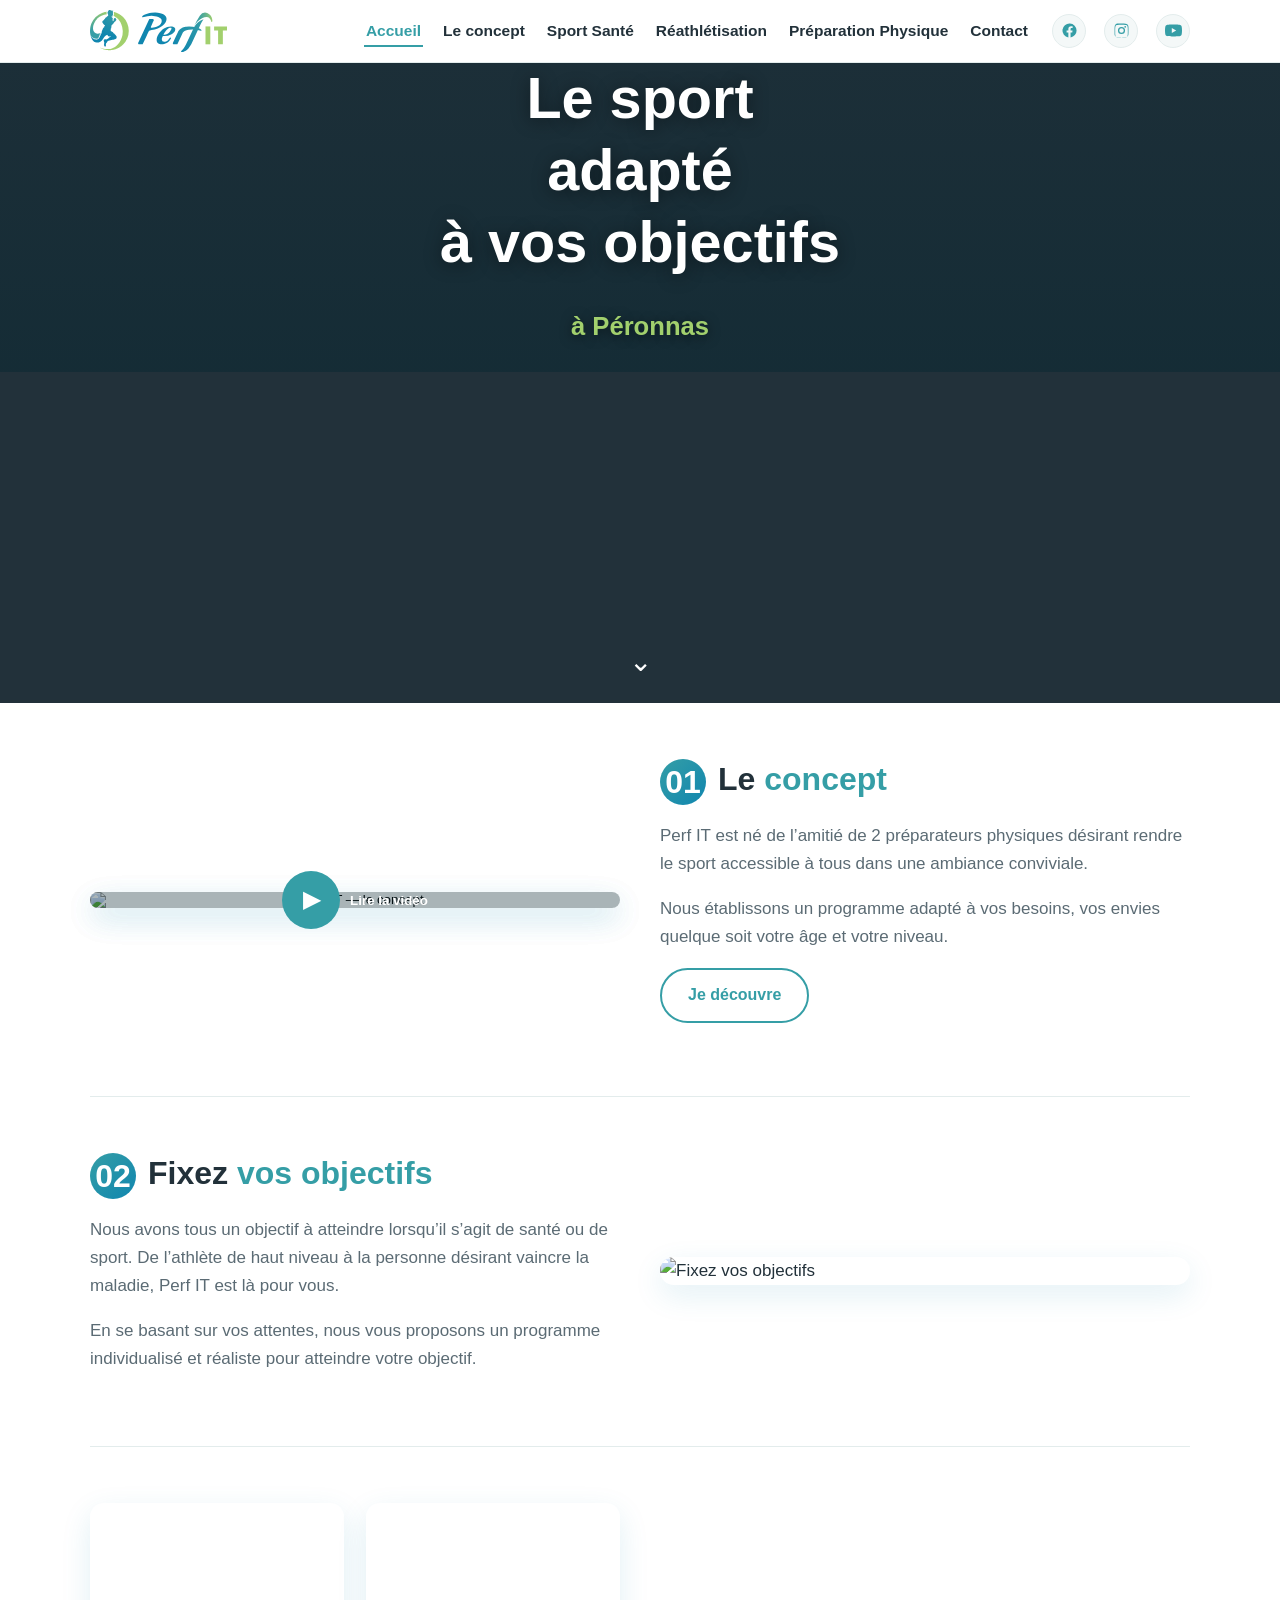
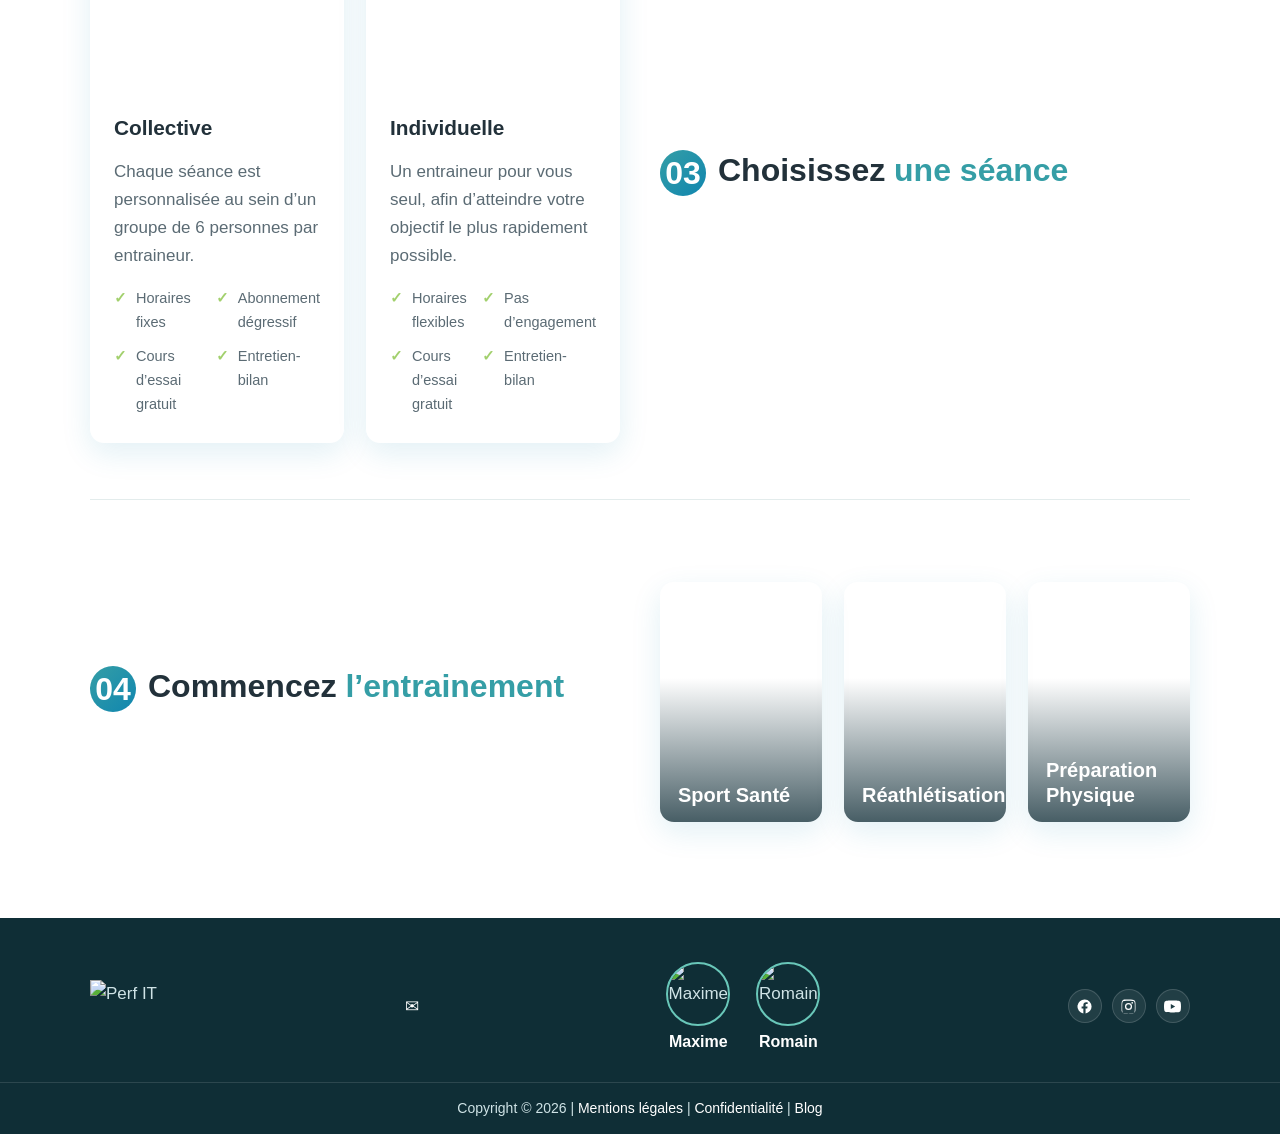
==== index.html @ b89a1ac6 "Site statique perfitcenter.fr — index.html (accueil)" ====
<!DOCTYPE html>
<html lang="fr">
<head>
<meta charset="utf-8">
<meta name="viewport" content="width=device-width, initial-scale=1">
<title>Accueil | Perf IT — Préparation physique à Péronnas</title>
<meta name="description" content="Perf IT — sport adapté à vos objectifs à Péronnas : sport santé, réathlétisation, préparation physique. Séances collectives et individuelles.">
<link rel="canonical" href="https://perfitcenter.fr/">
<link rel="icon" type="image/svg+xml" href="/assets/img/logo.svg">
<link rel="icon" type="image/png" sizes="32x32" href="/assets/img/favicon-32x32.png">
<link rel="icon" type="image/png" sizes="16x16" href="/assets/img/favicon-16x16.png">
<link rel="stylesheet" href="/assets/css/style.css">
<meta property="og:site_name" content="Perf IT">
<meta property="og:title" content="Accueil | Perf IT">
<meta property="og:description" content="Perf IT — sport adapté à vos objectifs à Péronnas : sport santé, réathlétisation, préparation physique. Séances collectives et individuelles.">
<meta property="og:type" content="website">
<meta property="og:url" content="https://perfitcenter.fr/">
<script src="/assets/js/config.js" defer></script>
<script src="/assets/js/main.js" defer></script>
</head>
<body>
<header class="site-header">
  <div class="header-inner">
    <a class="brand" href="/"><img class="logo" src="/assets/img/logo.svg" alt="Perf IT — retour à l'accueil"></a>
    <input type="checkbox" id="nav-toggle" class="nav-toggle">
    <label for="nav-toggle" class="nav-burger" aria-label="Ouvrir / fermer le menu"><span></span><span></span><span></span></label>
    <nav class="main-nav" aria-label="Navigation principale">
      <ul>
        <li><a href="/">Accueil</a></li>
        <li><a href="/le-concept/">Le concept</a></li>
        <li><a href="/sport-sante/">Sport Santé</a></li>
        <li><a href="/reathletisation/">Réathlétisation</a></li>
        <li><a href="/preparation-physique/">Préparation Physique</a></li>
        <li><a href="/contact/">Contact</a></li>
      </ul>
      
      <ul class="socials">
        <li><a href="https://www.facebook.com/perfitcenter/" target="_blank" rel="noopener" aria-label="Facebook"><svg viewBox="0 0 24 24"><path d="M22 12a10 10 0 1 0-11.6 9.9v-7H7.9V12h2.5V9.8c0-2.5 1.5-3.9 3.8-3.9 1.1 0 2.2.2 2.2.2v2.5h-1.3c-1.2 0-1.6.8-1.6 1.6V12h2.8l-.4 2.9h-2.4v7A10 10 0 0 0 22 12z"/></svg></a></li>
        <li><a href="https://www.instagram.com/perf_it_center/" target="_blank" rel="noopener" aria-label="Instagram"><svg viewBox="0 0 24 24"><path d="M12 2.2c3.2 0 3.6 0 4.9.1 1.2.1 1.8.2 2.2.4.6.2 1 .5 1.4.9.4.4.7.8.9 1.4.2.4.4 1 .4 2.2.1 1.3.1 1.7.1 4.9s0 3.6-.1 4.9c-.1 1.2-.2 1.8-.4 2.2-.2.6-.5 1-.9 1.4-.4.4-.8.7-1.4.9-.4.2-1 .4-2.2.4-1.3.1-1.7.1-4.9.1s-3.6 0-4.9-.1c-1.2-.1-1.8-.2-2.2-.4-.6-.2-1-.5-1.4-.9-.4-.4-.7-.8-.9-1.4-.2-.4-.4-1-.4-2.2C2.2 15.6 2.2 15.2 2.2 12s0-3.6.1-4.9c.1-1.2.2-1.8.4-2.2.2-.6.5-1 .9-1.4.4-.4.8-.7 1.4-.9.4-.2 1-.4 2.2-.4C8.4 2.2 8.8 2.2 12 2.2zm0 1.8c-3.1 0-3.5 0-4.8.1-1.1.1-1.5.2-1.9.3-.5.2-.8.4-1.1.7-.3.3-.5.6-.7 1.1-.1.4-.3.8-.3 1.9-.1 1.3-.1 1.7-.1 4.8s0 3.5.1 4.8c.1 1.1.2 1.5.3 1.9.2.5.4.8.7 1.1.3.3.6.5 1.1.7.4.1.8.3 1.9.3 1.3.1 1.7.1 4.8.1s3.5 0 4.8-.1c1.1-.1 1.5-.2 1.9-.3.5-.2.8-.4 1.1-.7.3-.3.5-.6.7-1.1.1-.4.3-.8.3-1.9.1-1.3.1-1.7.1-4.8s0-3.5-.1-4.8c-.1-1.1-.2-1.5-.3-1.9-.2-.5-.4-.8-.7-1.1-.3-.3-.6-.5-1.1-.7-.4-.1-.8-.3-1.9-.3-1.3-.1-1.7-.1-4.8-.1zm0 3a5 5 0 1 1 0 10 5 5 0 0 1 0-10zm0 8.2a3.2 3.2 0 1 0 0-6.4 3.2 3.2 0 0 0 0 6.4zm5.2-9.6a1.2 1.2 0 1 1 0 2.4 1.2 1.2 0 0 1 0-2.4z"/></svg></a></li>
        <li><a href="https://www.youtube.com/channel/UCl0me_7w0w3nXCcbCgAbEkg" target="_blank" rel="noopener" aria-label="YouTube"><svg viewBox="0 0 24 24"><path d="M23.5 6.2a3 3 0 0 0-2.1-2.1C19.5 3.5 12 3.5 12 3.5s-7.5 0-9.4.6A3 3 0 0 0 .5 6.2 31 31 0 0 0 0 12a31 31 0 0 0 .5 5.8 3 3 0 0 0 2.1 2.1c1.9.6 9.4.6 9.4.6s7.5 0 9.4-.6a3 3 0 0 0 2.1-2.1A31 31 0 0 0 24 12a31 31 0 0 0-.5-5.8zM9.6 15.6V8.4L15.8 12z"/></svg></a></li>
      </ul>
    </nav>
  </div>
</header>
<main>

<section class="hero" aria-label="Bannière principale">
  <div class="slide" style="background-image:url('/assets/img/slide-1.jpg')">
    <div class="hero-message"><h1>Le sport<br>adapté<br>à vos objectifs</h1><p class="place">à Péronnas</p></div>
  </div>
  <div class="slide" style="background-image:url('/assets/img/slide-2.jpg')">
    <div class="hero-message"><h1>Le sport<br>adapté<br>à vos objectifs</h1><p class="place">à Péronnas</p></div>
  </div>
  <div class="slide" style="background-image:url('/assets/img/slide-3.jpg')">
    <div class="hero-message"><h1>Le sport<br>adapté<br>à vos objectifs</h1><p class="place">à Péronnas</p></div>
  </div>
  <a class="hero-scroll" href="#main-content" aria-label="Défiler vers le contenu">⌄</a>
</section>

<div class="container" id="main-content">
  <section class="step">
    <div class="step-media">
      <button class="video-poster" data-video="https://www.youtube.com/embed/05JRMwKV2Ks?rel=0" aria-label="Lire la vidéo de présentation">
        <img src="/assets/img/le-concept.jpg" alt="Perf IT — le concept">
        <span class="play"><span class="ico">▶</span> Lire la vidéo</span>
      </button>
    </div>
    <div>
      <h2 class="step-title"><span class="step-num">01</span>Le <span class="accent">concept</span></h2>
      <p>Perf IT est né de l’amitié de 2 préparateurs physiques désirant rendre le sport accessible à tous dans une ambiance conviviale.</p>
      <p>Nous établissons un programme adapté à vos besoins, vos envies quelque soit votre âge et votre niveau.</p>
      <p><a class="btn ghost" href="/le-concept/">Je découvre</a></p>
    </div>
  </section>

  <section class="step">
    <div class="step-media"><img src="/assets/img/objectifs.jpg" alt="Fixez vos objectifs"></div>
    <div>
      <h2 class="step-title"><span class="step-num">02</span>Fixez <span class="accent">vos objectifs</span></h2>
      <p>Nous avons tous un objectif à atteindre lorsqu’il s’agit de santé ou de sport. De l’athlète de haut niveau à la personne désirant vaincre la maladie, Perf IT est là pour vous.</p>
      <p>En se basant sur vos attentes, nous vous proposons un programme individualisé et réaliste pour atteindre votre objectif.</p>
    </div>
  </section>

  <section class="step">
    <div class="step-media">
      <div class="grid-2" style="gap:22px">
        <div class="activity">
          <div class="activity-img" style="background-image:url('/assets/img/seance-collective.jpg')"></div>
          <div class="activity-body">
            <h3>Collective</h3>
            <p>Chaque séance est personnalisée au sein d’un groupe de 6 personnes par entraineur.</p>
            <ul class="advantages">
              <li>Horaires fixes</li><li>Abonnement dégressif</li>
              <li>Cours d’essai gratuit</li><li>Entretien-bilan</li>
            </ul>
          </div>
        </div>
        <div class="activity">
          <div class="activity-img" style="background-image:url('/assets/img/seance-individuelle.jpg')"></div>
          <div class="activity-body">
            <h3>Individuelle</h3>
            <p>Un entraineur pour vous seul, afin d’atteindre votre objectif le plus rapidement possible.</p>
            <ul class="advantages">
              <li>Horaires flexibles</li><li>Pas d’engagement</li>
              <li>Cours d’essai gratuit</li><li>Entretien-bilan</li>
            </ul>
          </div>
        </div>
      </div>
    </div>
    <div>
      <h2 class="step-title"><span class="step-num">03</span>Choisissez <span class="accent">une séance</span></h2>
    </div>
  </section>

  <section class="step">
    <div class="step-media">
      <div class="work-class">
        <a href="/sport-sante/" style="background-image:url('/assets/img/cours-sport-sante.jpg')"><h3>Sport Santé</h3></a>
        <a href="/reathletisation/" style="background-image:url('/assets/img/cours-reathletisation.jpg')"><h3>Réathlétisation</h3></a>
        <a href="/preparation-physique/" style="background-image:url('/assets/img/cours-prep-physique.jpg')"><h3>Préparation Physique</h3></a>
      </div>
    </div>
    <div>
      <h2 class="step-title"><span class="step-num">04</span>Commencez <span class="accent">l’entrainement</span></h2>
    </div>
  </section>
</div>

<dialog id="video-dialog" class="video-dialog" aria-label="Vidéo de présentation">
  <button class="dialog-close" id="video-close" aria-label="Fermer la vidéo">×</button>
  <div class="video-frame"><iframe id="video-iframe" src="" title="Vidéo de présentation" allow="accelerometer; autoplay; encrypted-media; picture-in-picture" allowfullscreen></iframe></div>
</dialog>
</main>
<footer class="site-footer">
  <div class="footer-inner">
    <div class="footer-brand"><img src="/assets/img/logo-footer.png" alt="Perf IT"></div>
    <div>
      <address><span data-cfg="address"></span></address>
      <p><a data-cfg-href="mailto:{email}">✉ <span data-cfg="email"></span></a></p>
    </div>
    <div class="footer-coachs">
      <div class="coach">
        <img src="/assets/img/maxime.png" alt="Maxime">
        <h3>Maxime</h3>
        <a data-cfg-href="tel:{phoneMaximeRaw}" data-cfg="phoneMaxime"></a>
      </div>
      <div class="coach">
        <img src="/assets/img/romain.jpg" alt="Romain">
        <h3>Romain</h3>
        <a data-cfg-href="tel:{phoneRomainRaw}" data-cfg="phoneRomain"></a>
      </div>
    </div>
    
      <ul class="socials">
        <li><a href="https://www.facebook.com/perfitcenter/" target="_blank" rel="noopener" aria-label="Facebook"><svg viewBox="0 0 24 24"><path d="M22 12a10 10 0 1 0-11.6 9.9v-7H7.9V12h2.5V9.8c0-2.5 1.5-3.9 3.8-3.9 1.1 0 2.2.2 2.2.2v2.5h-1.3c-1.2 0-1.6.8-1.6 1.6V12h2.8l-.4 2.9h-2.4v7A10 10 0 0 0 22 12z"/></svg></a></li>
        <li><a href="https://www.instagram.com/perf_it_center/" target="_blank" rel="noopener" aria-label="Instagram"><svg viewBox="0 0 24 24"><path d="M12 2.2c3.2 0 3.6 0 4.9.1 1.2.1 1.8.2 2.2.4.6.2 1 .5 1.4.9.4.4.7.8.9 1.4.2.4.4 1 .4 2.2.1 1.3.1 1.7.1 4.9s0 3.6-.1 4.9c-.1 1.2-.2 1.8-.4 2.2-.2.6-.5 1-.9 1.4-.4.4-.8.7-1.4.9-.4.2-1 .4-2.2.4-1.3.1-1.7.1-4.9.1s-3.6 0-4.9-.1c-1.2-.1-1.8-.2-2.2-.4-.6-.2-1-.5-1.4-.9-.4-.4-.7-.8-.9-1.4-.2-.4-.4-1-.4-2.2C2.2 15.6 2.2 15.2 2.2 12s0-3.6.1-4.9c.1-1.2.2-1.8.4-2.2.2-.6.5-1 .9-1.4.4-.4.8-.7 1.4-.9.4-.2 1-.4 2.2-.4C8.4 2.2 8.8 2.2 12 2.2zm0 1.8c-3.1 0-3.5 0-4.8.1-1.1.1-1.5.2-1.9.3-.5.2-.8.4-1.1.7-.3.3-.5.6-.7 1.1-.1.4-.3.8-.3 1.9-.1 1.3-.1 1.7-.1 4.8s0 3.5.1 4.8c.1 1.1.2 1.5.3 1.9.2.5.4.8.7 1.1.3.3.6.5 1.1.7.4.1.8.3 1.9.3 1.3.1 1.7.1 4.8.1s3.5 0 4.8-.1c1.1-.1 1.5-.2 1.9-.3.5-.2.8-.4 1.1-.7.3-.3.5-.6.7-1.1.1-.4.3-.8.3-1.9.1-1.3.1-1.7.1-4.8s0-3.5-.1-4.8c-.1-1.1-.2-1.5-.3-1.9-.2-.5-.4-.8-.7-1.1-.3-.3-.6-.5-1.1-.7-.4-.1-.8-.3-1.9-.3-1.3-.1-1.7-.1-4.8-.1zm0 3a5 5 0 1 1 0 10 5 5 0 0 1 0-10zm0 8.2a3.2 3.2 0 1 0 0-6.4 3.2 3.2 0 0 0 0 6.4zm5.2-9.6a1.2 1.2 0 1 1 0 2.4 1.2 1.2 0 0 1 0-2.4z"/></svg></a></li>
        <li><a href="https://www.youtube.com/channel/UCl0me_7w0w3nXCcbCgAbEkg" target="_blank" rel="noopener" aria-label="YouTube"><svg viewBox="0 0 24 24"><path d="M23.5 6.2a3 3 0 0 0-2.1-2.1C19.5 3.5 12 3.5 12 3.5s-7.5 0-9.4.6A3 3 0 0 0 .5 6.2 31 31 0 0 0 0 12a31 31 0 0 0 .5 5.8 3 3 0 0 0 2.1 2.1c1.9.6 9.4.6 9.4.6s7.5 0 9.4-.6a3 3 0 0 0 2.1-2.1A31 31 0 0 0 24 12a31 31 0 0 0-.5-5.8zM9.6 15.6V8.4L15.8 12z"/></svg></a></li>
      </ul>
  </div>
  <div class="subfooter">
    <p>Copyright © <span id="year"></span> <span data-cfg="siteName"></span> |
      <a href="/mentions-legales/">Mentions légales</a> |
      <a href="/politique-de-confidentialite/">Confidentialité</a> |
      <a href="/blog/">Blog</a></p>
  </div>
</footer>
</body>
</html>
---- assets/css/style.css ----
:root {
  --teal: #359ea6;
  --teal-light: #69c7b9;
  --blue: #1086af;
  --green: #a2d06d;
  --ink: #22313a;
  --muted: #5b6b74;
  --bg: #ffffff;
  --bg-soft: #f4f8f8;
  --line: #e3ecec;
  --radius: 14px;
  --shadow: 0 10px 30px rgba(16, 134, 175, 0.12);
  --maxw: 1140px;
  --font: -apple-system, BlinkMacSystemFont, "Segoe UI", Roboto, "Helvetica Neue", Arial, sans-serif;
}

* { box-sizing: border-box; }
html { scroll-behavior: smooth; }
body {
  margin: 0;
  font-family: var(--font);
  color: var(--ink);
  background: var(--bg);
  line-height: 1.65;
  font-size: 17px;
}
img { max-width: 100%; height: auto; display: block; }
a { color: var(--blue); text-decoration: none; }
a:hover { color: var(--teal); text-decoration: underline; }
h1, h2, h3, h4 { line-height: 1.25; color: var(--ink); }
.container { max-width: var(--maxw); margin: 0 auto; padding: 0 20px; }

/* ---------- Header ---------- */
.site-header {
  position: sticky; top: 0; z-index: 50;
  background: rgba(255, 255, 255, 0.94);
  backdrop-filter: blur(8px);
  border-bottom: 1px solid var(--line);
}
.header-inner {
  max-width: var(--maxw); margin: 0 auto; padding: 10px 20px;
  display: flex; align-items: center; justify-content: space-between; gap: 16px; flex-wrap: wrap;
}
.brand img.logo { height: 42px; width: auto; }
.nav-toggle { display: none; }
.nav-burger { display: none; cursor: pointer; padding: 8px; }
.nav-burger span { display: block; width: 26px; height: 3px; margin: 5px 0; background: var(--ink); border-radius: 2px; }
.main-nav { display: flex; align-items: center; gap: 22px; flex-wrap: wrap; }
.main-nav ul { list-style: none; display: flex; gap: 4px 18px; margin: 0; padding: 0; flex-wrap: wrap; }
.main-nav a { color: var(--ink); font-weight: 600; font-size: 15.5px; padding: 6px 2px; border-bottom: 2px solid transparent; }
.main-nav a:hover, .main-nav a.active { color: var(--teal); border-bottom-color: var(--teal); text-decoration: none; }
.socials { list-style: none; display: flex; gap: 10px; margin: 0; padding: 0; }
.socials a {
  display: inline-flex; align-items: center; justify-content: center;
  width: 34px; height: 34px; border-radius: 50%;
  background: var(--bg-soft); color: var(--teal); border: 1px solid var(--line);
}
.socials a:hover { background: var(--teal); color: #fff; text-decoration: none; }
.socials svg { width: 17px; height: 17px; fill: currentColor; }

/* ---------- Hero slider (pur CSS) ---------- */
.hero { position: relative; height: min(78vh, 640px); min-height: 420px; overflow: hidden; background: var(--ink); }
.hero .slide {
  position: absolute; inset: 0;
  background-size: cover; background-position: center;
  display: flex; align-items: center; justify-content: center; text-align: center;
  opacity: 0; animation: heroFade 18s infinite;
}
.hero .slide:nth-child(1) { position: relative; opacity: 1; animation: none; }
.hero .slide:nth-child(2) { animation-delay: 6s; }
.hero .slide:nth-child(3) { animation-delay: 12s; }
@keyframes heroFade {
  0% { opacity: 0; } 6% { opacity: 1; } 33% { opacity: 1; } 40% { opacity: 0; } 100% { opacity: 0; }
}
.hero .slide::before { content: ""; position: absolute; inset: 0; background: linear-gradient(180deg, rgba(10, 40, 50, 0.25), rgba(10, 40, 50, 0.55)); }
.hero-message { position: relative; color: #fff; padding: 0 20px; }
.hero-message h1 {
  color: #fff; font-size: clamp(2rem, 5.5vw, 3.6rem); font-weight: 800; margin: 0 0 10px;
  text-shadow: 0 2px 18px rgba(0, 0, 0, 0.45);
}
.hero-message .place { font-size: clamp(1.1rem, 2.5vw, 1.6rem); font-weight: 600; color: var(--green); text-shadow: 0 2px 12px rgba(0,0,0,.5); }
.hero-scroll {
  position: absolute; left: 50%; bottom: 18px; transform: translateX(-50%);
  color: #fff; font-size: 28px; z-index: 2; animation: bob 1.8s ease-in-out infinite;
}
@keyframes bob { 0%, 100% { transform: translate(-50%, 0); } 50% { transform: translate(-50%, 8px); } }

/* ---------- Page banner ---------- */
.page-banner {
  position: relative; min-height: 300px; display: flex; align-items: flex-end;
  background-size: cover; background-position: center; color: #fff;
}
.page-banner::before { content: ""; position: absolute; inset: 0; background: linear-gradient(180deg, rgba(10,40,50,.15), rgba(10,40,50,.65)); }
.page-banner .container { position: relative; width: 100%; padding-top: 120px; padding-bottom: 28px; }
.page-banner h1 { color: #fff; margin: 0; font-size: clamp(1.8rem, 4vw, 2.8rem); text-shadow: 0 2px 14px rgba(0,0,0,.5); }
.page-banner .breadcrumb { font-size: 14px; opacity: .9; margin-bottom: 6px; }
.page-banner .breadcrumb a { color: #fff; }

/* ---------- Sections ---------- */
.section { padding: 64px 0; }
.section.soft { background: var(--bg-soft); }
.section h2 { font-size: clamp(1.5rem, 3vw, 2.1rem); margin: 0 0 18px; }
.section h2 .accent, .step-title .accent { color: var(--teal); }
.lead { font-size: 1.12rem; color: var(--muted); }
.grid-2 { display: grid; grid-template-columns: 1fr 1fr; gap: 40px; align-items: center; }
.grid-3 { display: grid; grid-template-columns: repeat(3, 1fr); gap: 26px; }
@media (max-width: 860px) { .grid-2, .grid-3 { grid-template-columns: 1fr; } }

/* ---------- Steps (home) ---------- */
.step { display: grid; grid-template-columns: 1fr 1fr; gap: 40px; align-items: center; padding: 56px 0; border-bottom: 1px solid var(--line); }
.step:last-child { border-bottom: 0; }
.step:nth-child(even) .step-media { order: 2; }
.step-num {
  display: inline-flex; align-items: center; justify-content: center;
  width: 46px; height: 46px; border-radius: 50%; font-weight: 800; color: #fff;
  background: linear-gradient(135deg, var(--teal), var(--blue)); margin-right: 12px; vertical-align: middle;
}
.step-title { display: inline; font-size: clamp(1.4rem, 2.6vw, 2rem); font-weight: 800; }
.step p { color: var(--muted); }
.step-media img, .step-media .video-poster { border-radius: var(--radius); box-shadow: var(--shadow); width: 100%; }
@media (max-width: 860px) { .step { grid-template-columns: 1fr; } .step:nth-child(even) .step-media { order: 0; } }

/* ---------- Video ---------- */
.video-poster { position: relative; cursor: pointer; border: 0; padding: 0; background: none; width: 100%; }
.video-poster img { border-radius: var(--radius); }
.video-poster .play {
  position: absolute; inset: 0; display: flex; align-items: center; justify-content: center; gap: 10px;
  color: #fff; font-weight: 700; background: rgba(10, 40, 50, 0.35); border-radius: var(--radius);
  transition: background .2s;
}
.video-poster:hover .play { background: rgba(16, 134, 175, 0.45); }
.video-poster .play .ico {
  width: 58px; height: 58px; border-radius: 50%; background: var(--teal); color: #fff;
  display: inline-flex; align-items: center; justify-content: center; font-size: 22px;
}
.video-dialog { border: 0; border-radius: var(--radius); padding: 0; max-width: min(920px, 92vw); width: 100%; background: #000; }
.video-dialog::backdrop { background: rgba(5, 20, 26, 0.8); }
.video-frame { position: relative; padding-top: 56.25%; }
.video-frame iframe { position: absolute; inset: 0; width: 100%; height: 100%; border: 0; }
.dialog-close {
  position: absolute; top: -44px; right: 0; border: 0; background: none; color: #fff;
  font-size: 34px; cursor: pointer; line-height: 1;
}

/* ---------- Buttons / links ---------- */
.btn {
  display: inline-block; padding: 12px 26px; border-radius: 999px; border: 0; cursor: pointer;
  background: linear-gradient(135deg, var(--teal), var(--blue)); color: #fff; font-weight: 700; font-size: 16px;
  transition: transform .15s, box-shadow .15s;
}
.btn:hover { transform: translateY(-2px); box-shadow: var(--shadow); color: #fff; text-decoration: none; }
.btn.ghost { background: transparent; color: var(--teal); border: 2px solid var(--teal); }
.btn.ghost:hover { background: var(--teal); color: #fff; }

/* ---------- Activity cards (home step 3) ---------- */
.activity { border-radius: var(--radius); overflow: hidden; background: #fff; box-shadow: var(--shadow); }
.activity .activity-img { height: 190px; background-size: cover; background-position: center; }
.activity .activity-body { padding: 22px 24px 26px; }
.activity h3 { margin: 0 0 8px; font-size: 1.3rem; }
.activity .advantages { list-style: none; margin: 14px 0 0; padding: 0; display: grid; grid-template-columns: 1fr 1fr; gap: 10px; }
.activity .advantages li { font-size: 14.5px; color: var(--muted); padding-left: 22px; position: relative; }
.activity .advantages li::before { content: "✓"; position: absolute; left: 0; color: var(--green); font-weight: 800; }

/* ---------- Work classes (home step 4) ---------- */
.work-class { display: grid; grid-template-columns: repeat(3, 1fr); gap: 22px; margin-top: 26px; }
.work-class a {
  position: relative; border-radius: var(--radius); overflow: hidden; height: 240px; display: block;
  background-size: cover; background-position: center; box-shadow: var(--shadow);
}
.work-class a::before { content: ""; position: absolute; inset: 0; background: linear-gradient(180deg, transparent 40%, rgba(10,40,50,.75)); }
.work-class h3 { position: absolute; left: 18px; bottom: 14px; margin: 0; color: #fff; font-size: 1.25rem; }
.work-class a:hover { text-decoration: none; }
@media (max-width: 860px) { .work-class { grid-template-columns: 1fr; } }

/* ---------- Team / partners ---------- */
.team { display: grid; grid-template-columns: repeat(2, minmax(0, 320px)); gap: 30px; justify-content: center; }
.team figure { margin: 0; text-align: center; }
.team img { border-radius: var(--radius); box-shadow: var(--shadow); }
.team figcaption { margin-top: 10px; font-weight: 700; font-size: 1.15rem; }
.partners { display: flex; flex-wrap: wrap; gap: 18px; justify-content: center; align-items: center; }
.partners a {
  display: inline-flex; align-items: center; justify-content: center; background: #fff;
  border: 1px solid var(--line); border-radius: var(--radius); padding: 14px 18px; height: 84px; min-width: 140px;
}
.partners img { max-height: 56px; width: auto; }
.partners a:hover { box-shadow: var(--shadow); text-decoration: none; }

/* ---------- Gallery ---------- */
.gallery { display: grid; grid-template-columns: repeat(3, 1fr); gap: 16px; }
.gallery img { border-radius: var(--radius); box-shadow: var(--shadow); height: 100%; object-fit: cover; }
@media (max-width: 860px) { .gallery { grid-template-columns: 1fr; } }

/* ---------- Testimonials ---------- */
.testimonials {
  background-size: cover; background-position: center; position: relative; color: #fff;
}
.testimonials::before { content: ""; position: absolute; inset: 0; background: rgba(10, 40, 50, 0.78); }
.testimonials .container { position: relative; }
.testimonials h2 { color: #fff; text-align: center; }
.testimonial-grid { display: grid; grid-template-columns: repeat(auto-fit, minmax(260px, 1fr)); gap: 22px; margin-top: 30px; }
.testimonial {
  background: rgba(255, 255, 255, 0.08); border: 1px solid rgba(255, 255, 255, 0.18);
  border-radius: var(--radius); padding: 22px; backdrop-filter: blur(3px);
}
.testimonial .who { display: flex; align-items: center; gap: 12px; margin-bottom: 12px; }
.testimonial .who img { width: 56px; height: 56px; border-radius: 50%; object-fit: cover; border: 2px solid var(--green); }
.testimonial .who h3 { margin: 0; color: #fff; font-size: 1.05rem; }
.testimonial p { margin: 0 0 10px; font-size: 15px; color: #eaf4f4; }
.testimonial p:last-child { margin-bottom: 0; }

/* ---------- Contact ---------- */
.contact-cards { display: grid; grid-template-columns: repeat(2, minmax(0, 300px)); gap: 26px; justify-content: center; }
.contact-card { text-align: center; background: #fff; border: 1px solid var(--line); border-radius: var(--radius); padding: 26px; box-shadow: var(--shadow); }
.contact-card img { width: 110px; height: 110px; border-radius: 50%; object-fit: cover; margin: 0 auto 12px; border: 3px solid var(--teal-light); }
.contact-card h3 { margin: 0 0 6px; }
.contact-card a.tel { font-weight: 700; font-size: 1.1rem; }
.contact-infos { text-align: center; margin: 34px 0; }
.contact-infos address { font-style: normal; font-size: 1.15rem; white-space: pre-line; }
.contact-infos .pin { height: 44px; margin: 0 auto 8px; }
.contact-form { max-width: 640px; margin: 0 auto; background: #fff; border: 1px solid var(--line); border-radius: var(--radius); padding: 30px; box-shadow: var(--shadow); }
.contact-form .field { margin-bottom: 16px; }
.contact-form label { display: block; font-weight: 600; margin-bottom: 6px; font-size: 15px; }
.contact-form input[type="text"], .contact-form input[type="tel"], .contact-form input[type="email"], .contact-form textarea {
  width: 100%; padding: 11px 13px; border: 1px solid var(--line); border-radius: 10px; font: inherit; font-size: 15.5px; background: var(--bg-soft);
}
.contact-form input:focus, .contact-form textarea:focus { outline: 2px solid var(--teal-light); border-color: var(--teal); background: #fff; }
.contact-form .checkbox { display: flex; gap: 10px; align-items: flex-start; }
.contact-form .checkbox label { font-weight: 400; font-size: 14px; color: var(--muted); margin: 0; }
.contact-form .checkbox input { margin-top: 4px; }
.form-status { margin: 12px 0 0; font-weight: 600; }
.form-status.ok { color: #2e7d32; }
.form-status.ko { color: #c62828; }
.form-alt { text-align: center; margin-top: 18px; color: var(--muted); }

/* ---------- Legal pages ---------- */
.legal { max-width: 860px; margin: 0 auto; padding: 56px 20px 80px; }
.legal h2 { margin-top: 34px; }
.legal h3 { margin-top: 26px; color: var(--teal); }
.legal p, .legal li { color: #3c4a52; }

/* ---------- Blog ---------- */
.post-list { list-style: none; padding: 0; margin: 30px 0; display: grid; gap: 18px; }
.post-list li { border: 1px solid var(--line); border-radius: var(--radius); padding: 20px 24px; }
.post-list h2 { margin: 0 0 6px; font-size: 1.3rem; }
.post-list time { color: var(--muted); font-size: 14px; }

/* ---------- Footer ---------- */
.site-footer { background: #0f2e36; color: #cfe3e6; margin-top: 40px; }
.footer-inner {
  max-width: var(--maxw); margin: 0 auto; padding: 44px 20px 30px;
  display: flex; flex-wrap: wrap; gap: 28px; align-items: center; justify-content: space-between;
}
.footer-brand img { height: 54px; }
.site-footer address { font-style: normal; white-space: pre-line; margin: 0; }
.site-footer a { color: #fff; }
.site-footer a:hover { color: var(--green); }
.footer-coachs { display: flex; gap: 26px; }
.footer-coachs .coach { text-align: center; }
.footer-coachs img { width: 64px; height: 64px; border-radius: 50%; object-fit: cover; margin: 0 auto 6px; border: 2px solid var(--teal-light); }
.footer-coachs h3 { margin: 0; font-size: 1rem; color: #fff; }
.footer-coachs a { font-size: 14.5px; }
.site-footer .socials a { background: rgba(255,255,255,.08); border-color: rgba(255,255,255,.15); color: #fff; }
.site-footer .socials a:hover { background: var(--teal); }
.subfooter { border-top: 1px solid rgba(255,255,255,.12); text-align: center; padding: 14px 20px; font-size: 14px; }
.subfooter p { margin: 0; }

/* ---------- Misc ---------- */
.cfg-address { white-space: pre-line; }
.not-found { text-align: center; padding: 110px 20px; }
.not-found h1 { font-size: 3rem; color: var(--teal); }

/* ---------- Mobile nav ---------- */
@media (max-width: 920px) {
  .nav-burger { display: block; }
  .main-nav {
    display: none; flex-basis: 100%; flex-direction: column; align-items: flex-start; gap: 12px; padding: 10px 0 14px;
  }
  .main-nav ul { flex-direction: column; gap: 2px; width: 100%; }
  .main-nav a { display: block; padding: 9px 2px; }
  .nav-toggle:checked ~ .main-nav { display: flex; }
}
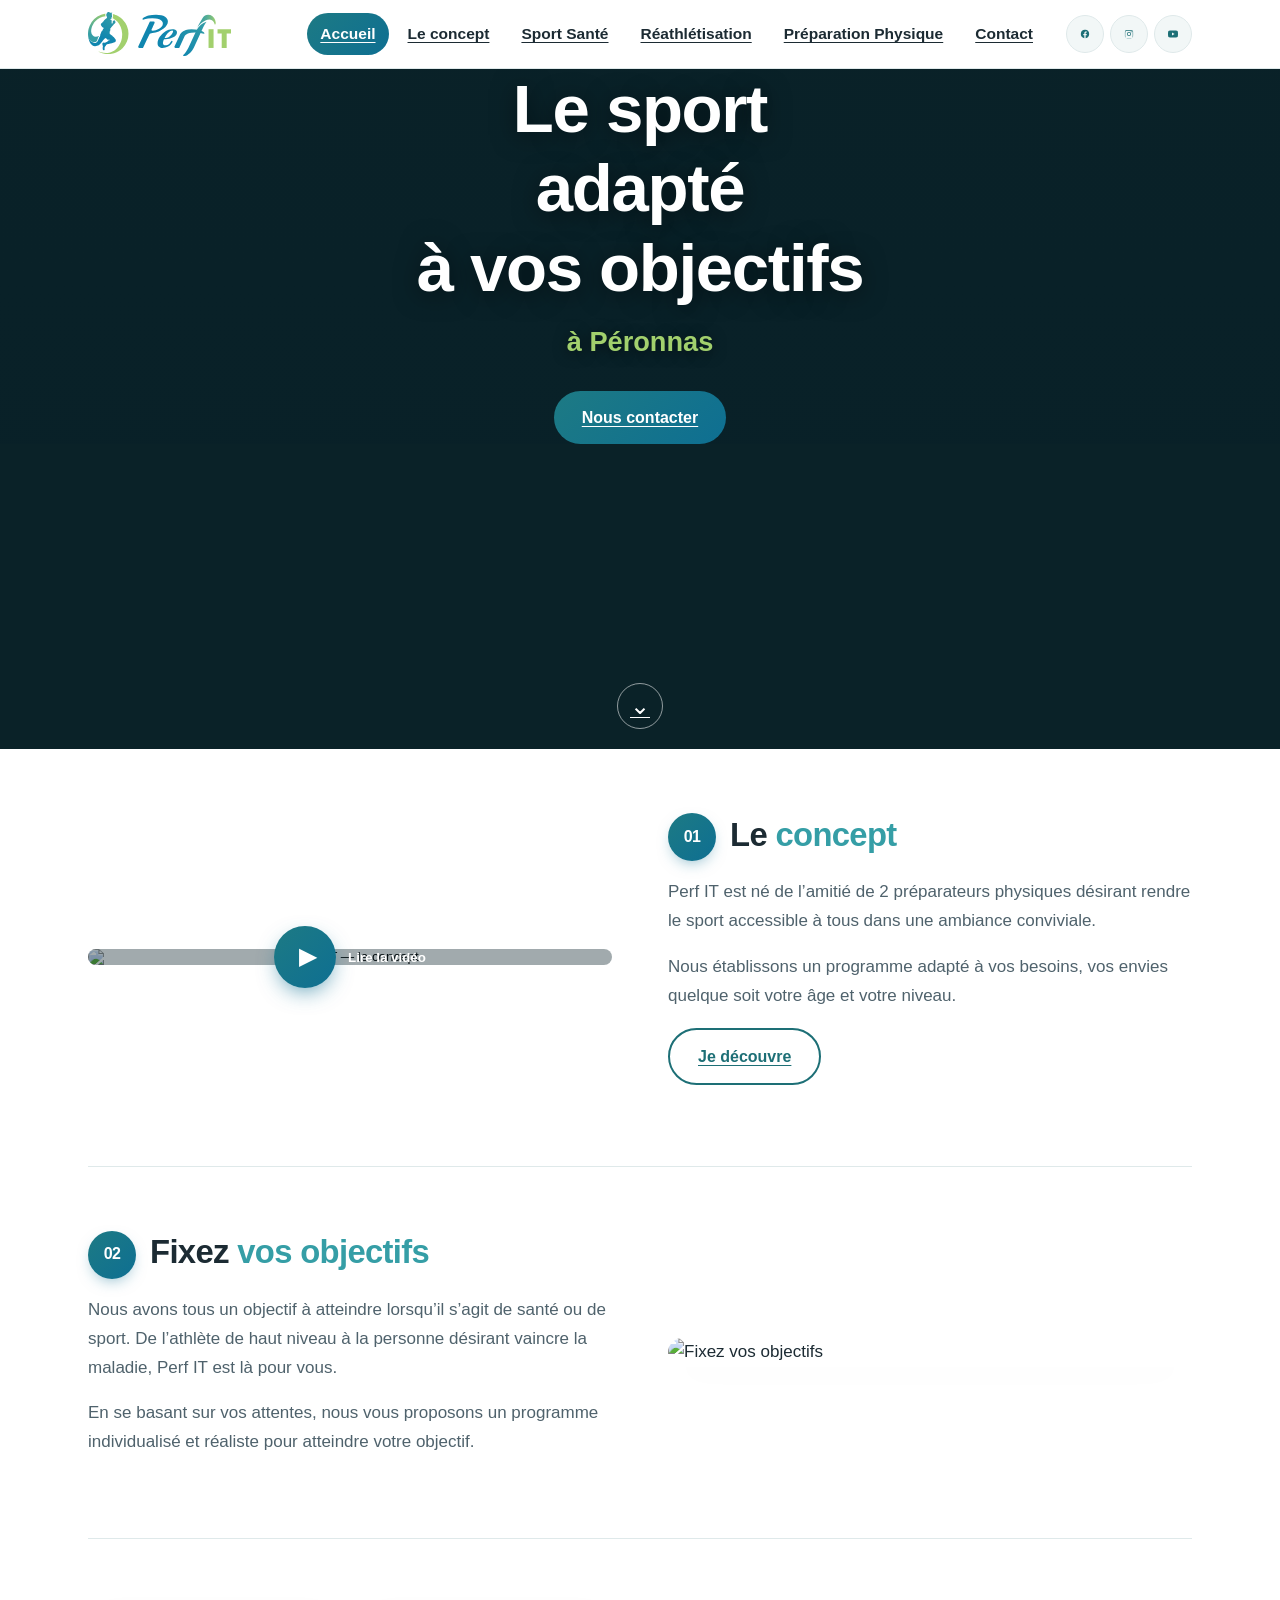
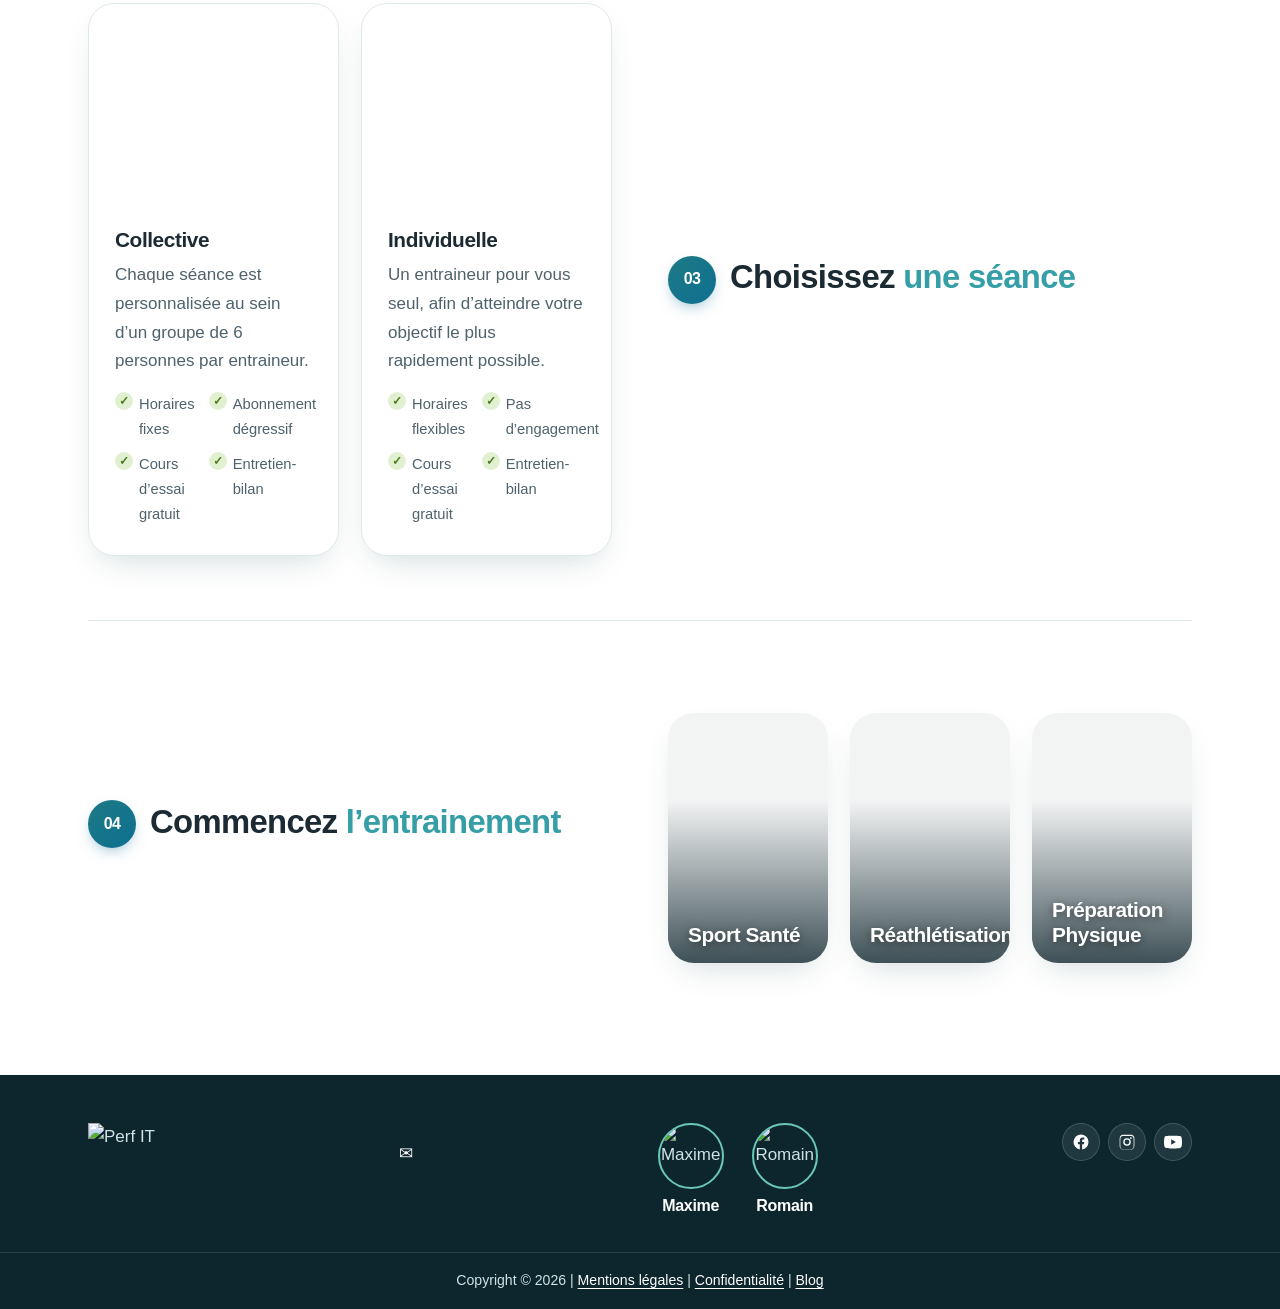
==== commit 94179d85: "index : skip-link, meta theme-color, nav bouton, CTA hero, slides doublons aria-hidden" ====
--- a/index.html
+++ b/index.html
@@ -3,35 +3,38 @@
 <head>
 <meta charset="utf-8">
 <meta name="viewport" content="width=device-width, initial-scale=1">
+<meta name="color-scheme" content="light dark">
+<meta name="theme-color" media="(prefers-color-scheme: light)" content="#ffffff">
+<meta name="theme-color" media="(prefers-color-scheme: dark)" content="#0d181d">
 <title>Accueil | Perf IT — Préparation physique à Péronnas</title>
 <meta name="description" content="Perf IT — sport adapté à vos objectifs à Péronnas : sport santé, réathlétisation, préparation physique. Séances collectives et individuelles.">
 <link rel="canonical" href="https://perfitcenter.fr/">
-<link rel="icon" type="image/svg+xml" href="/assets/img/logo.svg">
-<link rel="icon" type="image/png" sizes="32x32" href="/assets/img/favicon-32x32.png">
-<link rel="icon" type="image/png" sizes="16x16" href="/assets/img/favicon-16x16.png">
-<link rel="stylesheet" href="/assets/css/style.css">
+<link rel="icon" type="image/svg+xml" href="./assets/img/logo.svg">
+<link rel="icon" type="image/png" sizes="32x32" href="./assets/img/favicon-32x32.png">
+<link rel="icon" type="image/png" sizes="16x16" href="./assets/img/favicon-16x16.png">
+<link rel="stylesheet" href="./assets/css/style.css">
 <meta property="og:site_name" content="Perf IT">
 <meta property="og:title" content="Accueil | Perf IT">
 <meta property="og:description" content="Perf IT — sport adapté à vos objectifs à Péronnas : sport santé, réathlétisation, préparation physique. Séances collectives et individuelles.">
 <meta property="og:type" content="website">
 <meta property="og:url" content="https://perfitcenter.fr/">
-<script src="/assets/js/config.js" defer></script>
-<script src="/assets/js/main.js" defer></script>
+<script src="./assets/js/config.js" defer></script>
+<script src="./assets/js/main.js" defer></script>
 </head>
 <body>
+<a class="skip-link" href="#main-content">Aller au contenu principal</a>
 <header class="site-header">
   <div class="header-inner">
-    <a class="brand" href="/"><img class="logo" src="/assets/img/logo.svg" alt="Perf IT — retour à l'accueil"></a>
-    <input type="checkbox" id="nav-toggle" class="nav-toggle">
-    <label for="nav-toggle" class="nav-burger" aria-label="Ouvrir / fermer le menu"><span></span><span></span><span></span></label>
-    <nav class="main-nav" aria-label="Navigation principale">
+    <a class="brand" href="./"><img class="logo" src="./assets/img/logo.svg" alt="Perf IT — retour à l'accueil"></a>
+    <button type="button" id="nav-toggle" class="nav-burger" aria-expanded="false" aria-controls="main-nav" aria-label="Ouvrir le menu"><span></span><span></span><span></span></button>
+    <nav class="main-nav" id="main-nav" aria-label="Navigation principale">
       <ul>
-        <li><a href="/">Accueil</a></li>
-        <li><a href="/le-concept/">Le concept</a></li>
-        <li><a href="/sport-sante/">Sport Santé</a></li>
-        <li><a href="/reathletisation/">Réathlétisation</a></li>
-        <li><a href="/preparation-physique/">Préparation Physique</a></li>
-        <li><a href="/contact/">Contact</a></li>
+        <li><a href="./">Accueil</a></li>
+        <li><a href="./le-concept/">Le concept</a></li>
+        <li><a href="./sport-sante/">Sport Santé</a></li>
+        <li><a href="./reathletisation/">Réathlétisation</a></li>
+        <li><a href="./preparation-physique/">Préparation Physique</a></li>
+        <li><a href="./contact/">Contact</a></li>
       </ul>
       
       <ul class="socials">
@@ -45,23 +48,23 @@
 <main>
 
 <section class="hero" aria-label="Bannière principale">
-  <div class="slide" style="background-image:url('/assets/img/slide-1.jpg')">
-    <div class="hero-message"><h1>Le sport<br>adapté<br>à vos objectifs</h1><p class="place">à Péronnas</p></div>
+  <div class="slide" style="background-image:url('./assets/img/slide-1.jpg')">
+    <div class="hero-message"><h1>Le sport<br>adapté<br>à vos objectifs</h1><p class="place">à Péronnas</p><p class="hero-cta"><a class="btn" href="./contact/">Nous contacter</a></p></div>
   </div>
-  <div class="slide" style="background-image:url('/assets/img/slide-2.jpg')">
-    <div class="hero-message"><h1>Le sport<br>adapté<br>à vos objectifs</h1><p class="place">à Péronnas</p></div>
+  <div class="slide" aria-hidden="true" style="background-image:url('./assets/img/slide-2.jpg')">
+    <div class="hero-message"><h1>Le sport<br>adapté<br>à vos objectifs</h1><p class="place">à Péronnas</p><p class="hero-cta"><a class="btn" href="./contact/">Nous contacter</a></p></div>
   </div>
-  <div class="slide" style="background-image:url('/assets/img/slide-3.jpg')">
-    <div class="hero-message"><h1>Le sport<br>adapté<br>à vos objectifs</h1><p class="place">à Péronnas</p></div>
+  <div class="slide" aria-hidden="true" style="background-image:url('./assets/img/slide-3.jpg')">
+    <div class="hero-message"><h1>Le sport<br>adapté<br>à vos objectifs</h1><p class="place">à Péronnas</p><p class="hero-cta"><a class="btn" href="./contact/">Nous contacter</a></p></div>
   </div>
   <a class="hero-scroll" href="#main-content" aria-label="Défiler vers le contenu">⌄</a>
 </section>
 
-<div class="container" id="main-content">
+<div class="container" id="main-content" tabindex="-1">
   <section class="step">
     <div class="step-media">
       <button class="video-poster" data-video="https://www.youtube.com/embed/05JRMwKV2Ks?rel=0" aria-label="Lire la vidéo de présentation">
-        <img src="/assets/img/le-concept.jpg" alt="Perf IT — le concept">
+        <img src="./assets/img/le-concept.jpg" alt="Perf IT — le concept">
         <span class="play"><span class="ico">▶</span> Lire la vidéo</span>
       </button>
     </div>
@@ -69,12 +72,12 @@
       <h2 class="step-title"><span class="step-num">01</span>Le <span class="accent">concept</span></h2>
       <p>Perf IT est né de l’amitié de 2 préparateurs physiques désirant rendre le sport accessible à tous dans une ambiance conviviale.</p>
       <p>Nous établissons un programme adapté à vos besoins, vos envies quelque soit votre âge et votre niveau.</p>
-      <p><a class="btn ghost" href="/le-concept/">Je découvre</a></p>
+      <p><a class="btn ghost" href="./le-concept/">Je découvre</a></p>
     </div>
   </section>
 
   <section class="step">
-    <div class="step-media"><img src="/assets/img/objectifs.jpg" alt="Fixez vos objectifs"></div>
+    <div class="step-media"><img src="./assets/img/objectifs.jpg" alt="Fixez vos objectifs"></div>
     <div>
       <h2 class="step-title"><span class="step-num">02</span>Fixez <span class="accent">vos objectifs</span></h2>
       <p>Nous avons tous un objectif à atteindre lorsqu’il s’agit de santé ou de sport. De l’athlète de haut niveau à la personne désirant vaincre la maladie, Perf IT est là pour vous.</p>
@@ -86,7 +89,7 @@
     <div class="step-media">
       <div class="grid-2" style="gap:22px">
         <div class="activity">
-          <div class="activity-img" style="background-image:url('/assets/img/seance-collective.jpg')"></div>
+          <div class="activity-img" style="background-image:url('./assets/img/seance-collective.jpg')"></div>
           <div class="activity-body">
             <h3>Collective</h3>
             <p>Chaque séance est personnalisée au sein d’un groupe de 6 personnes par entraineur.</p>
@@ -97,7 +100,7 @@
           </div>
         </div>
         <div class="activity">
-          <div class="activity-img" style="background-image:url('/assets/img/seance-individuelle.jpg')"></div>
+          <div class="activity-img" style="background-image:url('./assets/img/seance-individuelle.jpg')"></div>
           <div class="activity-body">
             <h3>Individuelle</h3>
             <p>Un entraineur pour vous seul, afin d’atteindre votre objectif le plus rapidement possible.</p>
@@ -117,9 +120,9 @@
   <section class="step">
     <div class="step-media">
       <div class="work-class">
-        <a href="/sport-sante/" style="background-image:url('/assets/img/cours-sport-sante.jpg')"><h3>Sport Santé</h3></a>
-        <a href="/reathletisation/" style="background-image:url('/assets/img/cours-reathletisation.jpg')"><h3>Réathlétisation</h3></a>
-        <a href="/preparation-physique/" style="background-image:url('/assets/img/cours-prep-physique.jpg')"><h3>Préparation Physique</h3></a>
+        <a href="./sport-sante/" style="background-image:url('./assets/img/cours-sport-sante.jpg')"><h3>Sport Santé</h3></a>
+        <a href="./reathletisation/" style="background-image:url('./assets/img/cours-reathletisation.jpg')"><h3>Réathlétisation</h3></a>
+        <a href="./preparation-physique/" style="background-image:url('./assets/img/cours-prep-physique.jpg')"><h3>Préparation Physique</h3></a>
       </div>
     </div>
     <div>
@@ -135,19 +138,19 @@
 </main>
 <footer class="site-footer">
   <div class="footer-inner">
-    <div class="footer-brand"><img src="/assets/img/logo-footer.png" alt="Perf IT"></div>
+    <div class="footer-brand"><img src="./assets/img/logo-footer.png" alt="Perf IT"></div>
     <div>
       <address><span data-cfg="address"></span></address>
       <p><a data-cfg-href="mailto:{email}">✉ <span data-cfg="email"></span></a></p>
     </div>
     <div class="footer-coachs">
       <div class="coach">
-        <img src="/assets/img/maxime.png" alt="Maxime">
+        <img src="./assets/img/maxime.png" alt="Maxime">
         <h3>Maxime</h3>
         <a data-cfg-href="tel:{phoneMaximeRaw}" data-cfg="phoneMaxime"></a>
       </div>
       <div class="coach">
-        <img src="/assets/img/romain.jpg" alt="Romain">
+        <img src="./assets/img/romain.jpg" alt="Romain">
         <h3>Romain</h3>
         <a data-cfg-href="tel:{phoneRomainRaw}" data-cfg="phoneRomain"></a>
       </div>
@@ -161,9 +164,9 @@
   </div>
   <div class="subfooter">
     <p>Copyright © <span id="year"></span> <span data-cfg="siteName"></span> |
-      <a href="/mentions-legales/">Mentions légales</a> |
-      <a href="/politique-de-confidentialite/">Confidentialité</a> |
-      <a href="/blog/">Blog</a></p>
+      <a href="./mentions-legales/">Mentions légales</a> |
+      <a href="./politique-de-confidentialite/">Confidentialité</a> |
+      <a href="./blog/">Blog</a></p>
   </div>
 </footer>
 </body>
--- a/assets/css/style.css
+++ b/assets/css/style.css
@@ -1,281 +1,702 @@
 :root {
+  color-scheme: light;
   --teal: #359ea6;
   --teal-light: #69c7b9;
+  --teal-ink: #1d6f76;
+  --teal-bright: #63cdd6;
   --blue: #1086af;
+  --blue-ink: #0b6a8a;
+  --blue-bright: #82d3dc;
   --green: #a2d06d;
-  --ink: #22313a;
-  --muted: #5b6b74;
+  --green-ink: #4d7a1e;
+  --ink: #1c2b33;
+  --muted: #4f626c;
   --bg: #ffffff;
-  --bg-soft: #f4f8f8;
-  --line: #e3ecec;
-  --radius: 14px;
-  --shadow: 0 10px 30px rgba(16, 134, 175, 0.12);
-  --maxw: 1140px;
-  --font: -apple-system, BlinkMacSystemFont, "Segoe UI", Roboto, "Helvetica Neue", Arial, sans-serif;
+  --bg-soft: #f2f7f7;
+  --surface: #ffffff;
+  --line: #dfe9ea;
+  --header-bg: rgba(255, 255, 255, 0.86);
+  --focus: #0e7396;
+  --overlay: rgba(8, 38, 46, 0.55);
+  --footer-bg: #0d262e;
+  --footer-ink: #cfe3e6;
+  --radius: 18px;
+  --radius-lg: 26px;
+  --shadow: 0 14px 34px -14px rgba(13, 60, 70, 0.22);
+  --shadow-lg: 0 24px 48px -18px rgba(13, 60, 70, 0.3);
+  --maxw: 1160px;
+  --font: -apple-system, BlinkMacSystemFont, "Segoe UI", Roboto, "Helvetica Neue", Arial, "Noto Sans", sans-serif;
+  --grad: linear-gradient(135deg, #1d7a84 0%, #0e6f92 100%);
+}
+
+@media (prefers-color-scheme: dark) {
+  :root {
+    color-scheme: dark;
+    --teal-ink: #63cdd6;
+    --blue-ink: #82d3dc;
+    --green-ink: #b5e08a;
+    --ink: #e8f1f2;
+    --muted: #a9bec5;
+    --bg: #0d181d;
+    --bg-soft: #111f26;
+    --surface: #14252c;
+    --line: #25414c;
+    --header-bg: rgba(13, 24, 29, 0.82);
+    --focus: #7fd6de;
+    --overlay: rgba(4, 18, 23, 0.62);
+    --footer-bg: #081418;
+    --footer-ink: #b9d2d7;
+    --shadow: 0 14px 34px -14px rgba(0, 0, 0, 0.55);
+    --shadow-lg: 0 24px 48px -18px rgba(0, 0, 0, 0.65);
+  }
 }
 
 * { box-sizing: border-box; }
+
 html { scroll-behavior: smooth; }
+
 body {
   margin: 0;
   font-family: var(--font);
+  font-size: 1.0625rem;
+  line-height: 1.7;
   color: var(--ink);
   background: var(--bg);
-  line-height: 1.65;
-  font-size: 17px;
-}
+  transition: background-color 0.25s ease, color 0.25s ease;
+}
+
 img { max-width: 100%; height: auto; display: block; }
-a { color: var(--blue); text-decoration: none; }
-a:hover { color: var(--teal); text-decoration: underline; }
-h1, h2, h3, h4 { line-height: 1.25; color: var(--ink); }
-.container { max-width: var(--maxw); margin: 0 auto; padding: 0 20px; }
-
-/* ---------- Header ---------- */
+video { max-width: 100%; }
+
+a { color: var(--blue-ink); text-decoration-thickness: 1px; text-underline-offset: 3px; }
+a:hover { color: var(--teal-ink); }
+
+h1, h2, h3, h4 {
+  line-height: 1.18;
+  letter-spacing: -0.02em;
+  color: var(--ink);
+  text-wrap: balance;
+}
+p { text-wrap: pretty; }
+
+::selection { background: var(--teal); color: #fff; }
+
+:focus-visible {
+  outline: 3px solid var(--focus);
+  outline-offset: 2px;
+  border-radius: 6px;
+}
+
+.container { max-width: var(--maxw); margin: 0 auto; padding: 0 clamp(18px, 4vw, 28px); }
+
+.skip-link {
+  position: absolute;
+  left: 16px;
+  top: -60px;
+  z-index: 200;
+  background: var(--ink);
+  color: var(--bg);
+  font-weight: 700;
+  padding: 10px 18px;
+  border-radius: 999px;
+  transition: top 0.2s ease;
+}
+.skip-link:focus { top: 12px; color: var(--bg); text-decoration: none; }
+
+#main-content { scroll-margin-top: 84px; }
+
 .site-header {
-  position: sticky; top: 0; z-index: 50;
-  background: rgba(255, 255, 255, 0.94);
-  backdrop-filter: blur(8px);
+  position: sticky;
+  top: 0;
+  z-index: 100;
+  background: var(--header-bg);
+  -webkit-backdrop-filter: blur(14px) saturate(1.4);
+  backdrop-filter: blur(14px) saturate(1.4);
   border-bottom: 1px solid var(--line);
 }
 .header-inner {
-  max-width: var(--maxw); margin: 0 auto; padding: 10px 20px;
-  display: flex; align-items: center; justify-content: space-between; gap: 16px; flex-wrap: wrap;
-}
-.brand img.logo { height: 42px; width: auto; }
-.nav-toggle { display: none; }
-.nav-burger { display: none; cursor: pointer; padding: 8px; }
-.nav-burger span { display: block; width: 26px; height: 3px; margin: 5px 0; background: var(--ink); border-radius: 2px; }
-.main-nav { display: flex; align-items: center; gap: 22px; flex-wrap: wrap; }
-.main-nav ul { list-style: none; display: flex; gap: 4px 18px; margin: 0; padding: 0; flex-wrap: wrap; }
-.main-nav a { color: var(--ink); font-weight: 600; font-size: 15.5px; padding: 6px 2px; border-bottom: 2px solid transparent; }
-.main-nav a:hover, .main-nav a.active { color: var(--teal); border-bottom-color: var(--teal); text-decoration: none; }
-.socials { list-style: none; display: flex; gap: 10px; margin: 0; padding: 0; }
+  max-width: var(--maxw);
+  margin: 0 auto;
+  padding: 12px clamp(18px, 4vw, 28px);
+  display: flex;
+  align-items: center;
+  justify-content: space-between;
+  gap: 14px;
+}
+.brand { display: inline-flex; align-items: center; }
+.brand .logo { height: 44px; width: auto; }
+
+.nav-burger {
+  display: none;
+  flex-direction: column;
+  justify-content: center;
+  gap: 6px;
+  width: 44px;
+  height: 44px;
+  padding: 10px;
+  border: 1px solid var(--line);
+  border-radius: 12px;
+  background: var(--surface);
+  cursor: pointer;
+}
+.nav-burger span {
+  display: block;
+  height: 2px;
+  width: 100%;
+  border-radius: 2px;
+  background: var(--ink);
+  transition: transform 0.2s ease, opacity 0.2s ease;
+}
+.nav-burger[aria-expanded="true"] span:nth-child(1) { transform: translateY(8px) rotate(45deg); }
+.nav-burger[aria-expanded="true"] span:nth-child(2) { opacity: 0; }
+.nav-burger[aria-expanded="true"] span:nth-child(3) { transform: translateY(-8px) rotate(-45deg); }
+
+.main-nav { display: flex; align-items: center; gap: 20px; }
+.main-nav ul { list-style: none; display: flex; align-items: center; gap: 2px 6px; margin: 0; padding: 0; flex-wrap: wrap; }
+.main-nav a {
+  display: inline-block;
+  color: var(--ink);
+  font-weight: 600;
+  font-size: 0.97rem;
+  padding: 8px 13px;
+  border-radius: 999px;
+  transition: background-color 0.15s ease, color 0.15s ease;
+}
+.main-nav a:hover { color: var(--teal-ink); background: var(--bg-soft); text-decoration: none; }
+.main-nav a.active { color: #fff; background: var(--grad); }
+
+.socials { list-style: none; display: flex; gap: 8px; margin: 0; padding: 0; }
 .socials a {
-  display: inline-flex; align-items: center; justify-content: center;
-  width: 34px; height: 34px; border-radius: 50%;
-  background: var(--bg-soft); color: var(--teal); border: 1px solid var(--line);
-}
-.socials a:hover { background: var(--teal); color: #fff; text-decoration: none; }
-.socials svg { width: 17px; height: 17px; fill: currentColor; }
-
-/* ---------- Hero slider (pur CSS) ---------- */
-.hero { position: relative; height: min(78vh, 640px); min-height: 420px; overflow: hidden; background: var(--ink); }
+  display: inline-flex;
+  align-items: center;
+  justify-content: center;
+  width: 38px;
+  height: 38px;
+  border-radius: 50%;
+  background: var(--bg-soft);
+  color: var(--teal-ink);
+  border: 1px solid var(--line);
+  transition: background-color 0.15s ease, color 0.15s ease, transform 0.15s ease;
+}
+.socials a:hover { background: var(--teal); border-color: var(--teal); color: #fff; text-decoration: none; transform: translateY(-2px); }
+.socials svg { width: 18px; height: 18px; fill: currentColor; }
+
+.hero {
+  position: relative;
+  height: min(82svh, 680px);
+  min-height: 440px;
+  overflow: hidden;
+  background: #0a2228;
+}
 .hero .slide {
-  position: absolute; inset: 0;
-  background-size: cover; background-position: center;
-  display: flex; align-items: center; justify-content: center; text-align: center;
-  opacity: 0; animation: heroFade 18s infinite;
+  position: absolute;
+  inset: 0;
+  background-size: cover;
+  background-position: center;
+  display: flex;
+  align-items: center;
+  justify-content: center;
+  text-align: center;
+  opacity: 0;
+  animation: heroFade 18s infinite;
 }
 .hero .slide:nth-child(1) { position: relative; opacity: 1; animation: none; }
 .hero .slide:nth-child(2) { animation-delay: 6s; }
 .hero .slide:nth-child(3) { animation-delay: 12s; }
 @keyframes heroFade {
-  0% { opacity: 0; } 6% { opacity: 1; } 33% { opacity: 1; } 40% { opacity: 0; } 100% { opacity: 0; }
-}
-.hero .slide::before { content: ""; position: absolute; inset: 0; background: linear-gradient(180deg, rgba(10, 40, 50, 0.25), rgba(10, 40, 50, 0.55)); }
-.hero-message { position: relative; color: #fff; padding: 0 20px; }
+  0% { opacity: 0; }
+  6% { opacity: 1; }
+  33% { opacity: 1; }
+  40% { opacity: 0; }
+  100% { opacity: 0; }
+}
+.hero .slide::before {
+  content: "";
+  position: absolute;
+  inset: 0;
+  background: linear-gradient(180deg, rgba(8, 32, 40, 0.35) 0%, rgba(8, 32, 40, 0.62) 100%);
+}
+.hero-message { position: relative; color: #fff; padding: 0 22px; max-width: 900px; }
 .hero-message h1 {
-  color: #fff; font-size: clamp(2rem, 5.5vw, 3.6rem); font-weight: 800; margin: 0 0 10px;
-  text-shadow: 0 2px 18px rgba(0, 0, 0, 0.45);
-}
-.hero-message .place { font-size: clamp(1.1rem, 2.5vw, 1.6rem); font-weight: 600; color: var(--green); text-shadow: 0 2px 12px rgba(0,0,0,.5); }
+  color: #fff;
+  font-size: clamp(2.3rem, 6.5vw, 4.2rem);
+  font-weight: 800;
+  margin: 0 0 12px;
+  text-shadow: 0 3px 24px rgba(0, 0, 0, 0.5);
+}
+.hero-message .place {
+  font-size: clamp(1.15rem, 2.6vw, 1.7rem);
+  font-weight: 700;
+  color: var(--green);
+  margin: 0 0 26px;
+  text-shadow: 0 2px 14px rgba(0, 0, 0, 0.55);
+}
+.hero-cta { margin: 0; }
 .hero-scroll {
-  position: absolute; left: 50%; bottom: 18px; transform: translateX(-50%);
-  color: #fff; font-size: 28px; z-index: 2; animation: bob 1.8s ease-in-out infinite;
-}
-@keyframes bob { 0%, 100% { transform: translate(-50%, 0); } 50% { transform: translate(-50%, 8px); } }
-
-/* ---------- Page banner ---------- */
+  position: absolute;
+  left: 50%;
+  bottom: 20px;
+  transform: translateX(-50%);
+  z-index: 2;
+  width: 46px;
+  height: 46px;
+  display: flex;
+  align-items: center;
+  justify-content: center;
+  border-radius: 50%;
+  border: 1.5px solid rgba(255, 255, 255, 0.55);
+  color: #fff;
+  font-size: 24px;
+  line-height: 1;
+  animation: bob 1.8s ease-in-out infinite;
+}
+.hero-scroll:hover { background: rgba(255, 255, 255, 0.15); text-decoration: none; }
+@keyframes bob {
+  0%, 100% { transform: translate(-50%, 0); }
+  50% { transform: translate(-50%, 8px); }
+}
+
 .page-banner {
-  position: relative; min-height: 300px; display: flex; align-items: flex-end;
-  background-size: cover; background-position: center; color: #fff;
-}
-.page-banner::before { content: ""; position: absolute; inset: 0; background: linear-gradient(180deg, rgba(10,40,50,.15), rgba(10,40,50,.65)); }
-.page-banner .container { position: relative; width: 100%; padding-top: 120px; padding-bottom: 28px; }
-.page-banner h1 { color: #fff; margin: 0; font-size: clamp(1.8rem, 4vw, 2.8rem); text-shadow: 0 2px 14px rgba(0,0,0,.5); }
-.page-banner .breadcrumb { font-size: 14px; opacity: .9; margin-bottom: 6px; }
+  position: relative;
+  min-height: 320px;
+  display: flex;
+  align-items: flex-end;
+  background-size: cover;
+  background-position: center;
+  color: #fff;
+}
+.page-banner::before {
+  content: "";
+  position: absolute;
+  inset: 0;
+  background: linear-gradient(180deg, rgba(8, 32, 40, 0.2) 0%, rgba(8, 32, 40, 0.72) 100%);
+}
+.page-banner .container { position: relative; width: 100%; padding-top: 130px; padding-bottom: 32px; }
+.page-banner h1 {
+  color: #fff;
+  margin: 0;
+  font-size: clamp(2rem, 4.5vw, 3rem);
+  font-weight: 800;
+  text-shadow: 0 2px 16px rgba(0, 0, 0, 0.5);
+}
+.page-banner .breadcrumb { font-size: 0.9rem; margin: 0 0 8px; opacity: 0.92; }
 .page-banner .breadcrumb a { color: #fff; }
 
-/* ---------- Sections ---------- */
-.section { padding: 64px 0; }
+.section { padding: clamp(52px, 8vw, 92px) 0; }
 .section.soft { background: var(--bg-soft); }
-.section h2 { font-size: clamp(1.5rem, 3vw, 2.1rem); margin: 0 0 18px; }
-.section h2 .accent, .step-title .accent { color: var(--teal); }
-.lead { font-size: 1.12rem; color: var(--muted); }
-.grid-2 { display: grid; grid-template-columns: 1fr 1fr; gap: 40px; align-items: center; }
-.grid-3 { display: grid; grid-template-columns: repeat(3, 1fr); gap: 26px; }
-@media (max-width: 860px) { .grid-2, .grid-3 { grid-template-columns: 1fr; } }
-
-/* ---------- Steps (home) ---------- */
-.step { display: grid; grid-template-columns: 1fr 1fr; gap: 40px; align-items: center; padding: 56px 0; border-bottom: 1px solid var(--line); }
+.section h2 { font-size: clamp(1.55rem, 3.2vw, 2.25rem); font-weight: 800; margin: 0 0 18px; }
+.section h3 { font-size: 1.25rem; }
+.accent { color: var(--teal); }
+.lead { font-size: 1.15rem; color: var(--muted); }
+
+.grid-2 { display: grid; grid-template-columns: 1fr 1fr; gap: clamp(28px, 5vw, 56px); align-items: center; }
+.grid-3 { display: grid; grid-template-columns: repeat(3, 1fr); gap: 24px; }
+
+.step {
+  display: grid;
+  grid-template-columns: 1fr 1fr;
+  gap: clamp(28px, 5vw, 56px);
+  align-items: center;
+  padding: clamp(40px, 6vw, 64px) 0;
+  border-bottom: 1px solid var(--line);
+}
 .step:last-child { border-bottom: 0; }
 .step:nth-child(even) .step-media { order: 2; }
 .step-num {
-  display: inline-flex; align-items: center; justify-content: center;
-  width: 46px; height: 46px; border-radius: 50%; font-weight: 800; color: #fff;
-  background: linear-gradient(135deg, var(--teal), var(--blue)); margin-right: 12px; vertical-align: middle;
-}
-.step-title { display: inline; font-size: clamp(1.4rem, 2.6vw, 2rem); font-weight: 800; }
+  display: inline-flex;
+  align-items: center;
+  justify-content: center;
+  width: 48px;
+  height: 48px;
+  border-radius: 50%;
+  font-weight: 800;
+  font-size: 1rem;
+  color: #fff;
+  background: var(--grad);
+  margin-right: 14px;
+  vertical-align: middle;
+  box-shadow: 0 6px 16px -6px rgba(14, 111, 146, 0.55);
+}
+.step-title { display: inline; font-size: clamp(1.45rem, 2.8vw, 2.05rem); font-weight: 800; }
 .step p { color: var(--muted); }
-.step-media img, .step-media .video-poster { border-radius: var(--radius); box-shadow: var(--shadow); width: 100%; }
-@media (max-width: 860px) { .step { grid-template-columns: 1fr; } .step:nth-child(even) .step-media { order: 0; } }
-
-/* ---------- Video ---------- */
-.video-poster { position: relative; cursor: pointer; border: 0; padding: 0; background: none; width: 100%; }
-.video-poster img { border-radius: var(--radius); }
+.step-media img, .step-media .video-poster {
+  border-radius: var(--radius-lg);
+  box-shadow: var(--shadow);
+  width: 100%;
+  transition: transform 0.25s ease, box-shadow 0.25s ease;
+}
+.step-media img:hover { transform: translateY(-4px); box-shadow: var(--shadow-lg); }
+
+.video-poster {
+  position: relative;
+  cursor: pointer;
+  border: 0;
+  padding: 0;
+  background: none;
+  display: block;
+}
+.video-poster img { border-radius: var(--radius-lg); }
 .video-poster .play {
-  position: absolute; inset: 0; display: flex; align-items: center; justify-content: center; gap: 10px;
-  color: #fff; font-weight: 700; background: rgba(10, 40, 50, 0.35); border-radius: var(--radius);
-  transition: background .2s;
-}
-.video-poster:hover .play { background: rgba(16, 134, 175, 0.45); }
+  position: absolute;
+  inset: 0;
+  display: flex;
+  align-items: center;
+  justify-content: center;
+  gap: 12px;
+  color: #fff;
+  font-weight: 700;
+  background: rgba(8, 32, 40, 0.38);
+  border-radius: var(--radius-lg);
+  transition: background-color 0.2s ease;
+}
+.video-poster:hover .play, .video-poster:focus-visible .play { background: rgba(14, 111, 146, 0.5); }
 .video-poster .play .ico {
-  width: 58px; height: 58px; border-radius: 50%; background: var(--teal); color: #fff;
-  display: inline-flex; align-items: center; justify-content: center; font-size: 22px;
-}
-.video-dialog { border: 0; border-radius: var(--radius); padding: 0; max-width: min(920px, 92vw); width: 100%; background: #000; }
-.video-dialog::backdrop { background: rgba(5, 20, 26, 0.8); }
+  width: 62px;
+  height: 62px;
+  border-radius: 50%;
+  background: var(--grad);
+  color: #fff;
+  display: inline-flex;
+  align-items: center;
+  justify-content: center;
+  font-size: 22px;
+  padding-left: 4px;
+  box-shadow: 0 8px 22px -6px rgba(14, 111, 146, 0.7);
+}
+.video-dialog {
+  border: 0;
+  border-radius: var(--radius-lg);
+  padding: 0;
+  max-width: min(940px, 94vw);
+  width: 100%;
+  background: #000;
+  box-shadow: var(--shadow-lg);
+}
+.video-dialog::backdrop { background: rgba(4, 16, 20, 0.78); -webkit-backdrop-filter: blur(4px); backdrop-filter: blur(4px); }
 .video-frame { position: relative; padding-top: 56.25%; }
 .video-frame iframe { position: absolute; inset: 0; width: 100%; height: 100%; border: 0; }
 .dialog-close {
-  position: absolute; top: -44px; right: 0; border: 0; background: none; color: #fff;
-  font-size: 34px; cursor: pointer; line-height: 1;
-}
-
-/* ---------- Buttons / links ---------- */
+  position: absolute;
+  top: -50px;
+  right: 0;
+  width: 40px;
+  height: 40px;
+  border: 0;
+  border-radius: 50%;
+  background: rgba(255, 255, 255, 0.14);
+  color: #fff;
+  font-size: 26px;
+  line-height: 1;
+  cursor: pointer;
+  transition: background-color 0.15s ease;
+}
+.dialog-close:hover { background: rgba(255, 255, 255, 0.3); }
+
 .btn {
-  display: inline-block; padding: 12px 26px; border-radius: 999px; border: 0; cursor: pointer;
-  background: linear-gradient(135deg, var(--teal), var(--blue)); color: #fff; font-weight: 700; font-size: 16px;
-  transition: transform .15s, box-shadow .15s;
+  display: inline-block;
+  padding: 13px 28px;
+  border-radius: 999px;
+  border: 0;
+  cursor: pointer;
+  background: var(--grad);
+  color: #fff;
+  font-weight: 700;
+  font-size: 1rem;
+  font-family: inherit;
+  transition: transform 0.15s ease, box-shadow 0.15s ease;
 }
 .btn:hover { transform: translateY(-2px); box-shadow: var(--shadow); color: #fff; text-decoration: none; }
-.btn.ghost { background: transparent; color: var(--teal); border: 2px solid var(--teal); }
-.btn.ghost:hover { background: var(--teal); color: #fff; }
-
-/* ---------- Activity cards (home step 3) ---------- */
-.activity { border-radius: var(--radius); overflow: hidden; background: #fff; box-shadow: var(--shadow); }
-.activity .activity-img { height: 190px; background-size: cover; background-position: center; }
-.activity .activity-body { padding: 22px 24px 26px; }
-.activity h3 { margin: 0 0 8px; font-size: 1.3rem; }
-.activity .advantages { list-style: none; margin: 14px 0 0; padding: 0; display: grid; grid-template-columns: 1fr 1fr; gap: 10px; }
-.activity .advantages li { font-size: 14.5px; color: var(--muted); padding-left: 22px; position: relative; }
-.activity .advantages li::before { content: "✓"; position: absolute; left: 0; color: var(--green); font-weight: 800; }
-
-/* ---------- Work classes (home step 4) ---------- */
-.work-class { display: grid; grid-template-columns: repeat(3, 1fr); gap: 22px; margin-top: 26px; }
+.btn:active { transform: translateY(0); }
+.btn.ghost { background: transparent; color: var(--teal-ink); border: 2px solid var(--teal-ink); }
+.btn.ghost:hover { background: var(--teal-ink); color: var(--bg); }
+
+.activity {
+  border-radius: var(--radius-lg);
+  overflow: hidden;
+  background: var(--surface);
+  border: 1px solid var(--line);
+  box-shadow: var(--shadow);
+  transition: transform 0.2s ease, box-shadow 0.2s ease;
+}
+.activity:hover { transform: translateY(-4px); box-shadow: var(--shadow-lg); }
+.activity .activity-img { height: 200px; background-size: cover; background-position: center; }
+.activity .activity-body { padding: 24px 26px 28px; }
+.activity h3 { margin: 0 0 8px; font-size: 1.3rem; font-weight: 800; }
+.activity p { color: var(--muted); margin: 0; }
+.activity .advantages { list-style: none; margin: 16px 0 0; padding: 0; display: grid; grid-template-columns: 1fr 1fr; gap: 10px 14px; }
+.activity .advantages li { font-size: 0.92rem; color: var(--muted); padding-left: 24px; position: relative; }
+.activity .advantages li::before {
+  content: "\2713";
+  position: absolute;
+  left: 0;
+  top: 0;
+  width: 18px;
+  height: 18px;
+  border-radius: 50%;
+  background: color-mix(in srgb, var(--green) 32%, transparent);
+  color: var(--green-ink);
+  font-weight: 800;
+  font-size: 12px;
+  display: inline-flex;
+  align-items: center;
+  justify-content: center;
+}
+
+.work-class { display: grid; grid-template-columns: repeat(3, 1fr); gap: 22px; margin-top: 28px; }
 .work-class a {
-  position: relative; border-radius: var(--radius); overflow: hidden; height: 240px; display: block;
-  background-size: cover; background-position: center; box-shadow: var(--shadow);
-}
-.work-class a::before { content: ""; position: absolute; inset: 0; background: linear-gradient(180deg, transparent 40%, rgba(10,40,50,.75)); }
-.work-class h3 { position: absolute; left: 18px; bottom: 14px; margin: 0; color: #fff; font-size: 1.25rem; }
-.work-class a:hover { text-decoration: none; }
-@media (max-width: 860px) { .work-class { grid-template-columns: 1fr; } }
-
-/* ---------- Team / partners ---------- */
+  position: relative;
+  border-radius: var(--radius-lg);
+  overflow: hidden;
+  height: 250px;
+  display: block;
+  background-size: cover;
+  background-position: center;
+  box-shadow: var(--shadow);
+  transition: transform 0.2s ease, box-shadow 0.2s ease;
+}
+.work-class a::before {
+  content: "";
+  position: absolute;
+  inset: 0;
+  background: linear-gradient(180deg, rgba(8, 32, 40, 0.05) 35%, rgba(8, 32, 40, 0.78) 100%);
+  transition: background-color 0.2s ease;
+}
+.work-class a:hover, .work-class a:focus-visible { transform: translateY(-4px); box-shadow: var(--shadow-lg); text-decoration: none; }
+.work-class h3 {
+  position: absolute;
+  left: 20px;
+  bottom: 16px;
+  margin: 0;
+  color: #fff;
+  font-size: 1.3rem;
+  font-weight: 800;
+  text-shadow: 0 2px 10px rgba(0, 0, 0, 0.5);
+}
+
 .team { display: grid; grid-template-columns: repeat(2, minmax(0, 320px)); gap: 30px; justify-content: center; }
 .team figure { margin: 0; text-align: center; }
-.team img { border-radius: var(--radius); box-shadow: var(--shadow); }
-.team figcaption { margin-top: 10px; font-weight: 700; font-size: 1.15rem; }
-.partners { display: flex; flex-wrap: wrap; gap: 18px; justify-content: center; align-items: center; }
+.team img { border-radius: var(--radius-lg); box-shadow: var(--shadow); transition: transform 0.2s ease; }
+.team figure:hover img { transform: translateY(-4px); }
+.team figcaption { margin-top: 12px; font-weight: 800; font-size: 1.15rem; }
+
+.partners { display: flex; flex-wrap: wrap; gap: 16px; justify-content: center; align-items: center; }
 .partners a {
-  display: inline-flex; align-items: center; justify-content: center; background: #fff;
-  border: 1px solid var(--line); border-radius: var(--radius); padding: 14px 18px; height: 84px; min-width: 140px;
-}
-.partners img { max-height: 56px; width: auto; }
-.partners a:hover { box-shadow: var(--shadow); text-decoration: none; }
-
-/* ---------- Gallery ---------- */
+  display: inline-flex;
+  align-items: center;
+  justify-content: center;
+  background: var(--surface);
+  border: 1px solid var(--line);
+  border-radius: var(--radius);
+  padding: 14px 20px;
+  height: 86px;
+  min-width: 150px;
+  transition: box-shadow 0.15s ease, transform 0.15s ease;
+}
+.partners img { max-height: 58px; width: auto; }
+.partners a:hover { box-shadow: var(--shadow); transform: translateY(-2px); text-decoration: none; }
+
 .gallery { display: grid; grid-template-columns: repeat(3, 1fr); gap: 16px; }
-.gallery img { border-radius: var(--radius); box-shadow: var(--shadow); height: 100%; object-fit: cover; }
-@media (max-width: 860px) { .gallery { grid-template-columns: 1fr; } }
-
-/* ---------- Testimonials ---------- */
+.gallery img { border-radius: var(--radius); box-shadow: var(--shadow); height: 100%; object-fit: cover; transition: transform 0.2s ease; }
+.gallery img:hover { transform: scale(1.015); }
+
 .testimonials {
-  background-size: cover; background-position: center; position: relative; color: #fff;
-}
-.testimonials::before { content: ""; position: absolute; inset: 0; background: rgba(10, 40, 50, 0.78); }
+  background-size: cover;
+  background-position: center;
+  position: relative;
+  color: #fff;
+}
+.testimonials::before { content: ""; position: absolute; inset: 0; background: rgba(8, 32, 40, 0.82); }
 .testimonials .container { position: relative; }
 .testimonials h2 { color: #fff; text-align: center; }
-.testimonial-grid { display: grid; grid-template-columns: repeat(auto-fit, minmax(260px, 1fr)); gap: 22px; margin-top: 30px; }
+.testimonial-grid { display: grid; grid-template-columns: repeat(auto-fit, minmax(270px, 1fr)); gap: 22px; margin-top: 34px; }
 .testimonial {
-  background: rgba(255, 255, 255, 0.08); border: 1px solid rgba(255, 255, 255, 0.18);
-  border-radius: var(--radius); padding: 22px; backdrop-filter: blur(3px);
+  background: rgba(255, 255, 255, 0.09);
+  border: 1px solid rgba(255, 255, 255, 0.2);
+  border-radius: var(--radius);
+  padding: 24px;
+  -webkit-backdrop-filter: blur(4px);
+  backdrop-filter: blur(4px);
 }
 .testimonial .who { display: flex; align-items: center; gap: 12px; margin-bottom: 12px; }
 .testimonial .who img { width: 56px; height: 56px; border-radius: 50%; object-fit: cover; border: 2px solid var(--green); }
 .testimonial .who h3 { margin: 0; color: #fff; font-size: 1.05rem; }
-.testimonial p { margin: 0 0 10px; font-size: 15px; color: #eaf4f4; }
+.testimonial p { margin: 0 0 10px; font-size: 0.95rem; color: #ecf5f5; }
 .testimonial p:last-child { margin-bottom: 0; }
 
-/* ---------- Contact ---------- */
-.contact-cards { display: grid; grid-template-columns: repeat(2, minmax(0, 300px)); gap: 26px; justify-content: center; }
-.contact-card { text-align: center; background: #fff; border: 1px solid var(--line); border-radius: var(--radius); padding: 26px; box-shadow: var(--shadow); }
-.contact-card img { width: 110px; height: 110px; border-radius: 50%; object-fit: cover; margin: 0 auto 12px; border: 3px solid var(--teal-light); }
-.contact-card h3 { margin: 0 0 6px; }
+.contact-cards { display: grid; grid-template-columns: repeat(2, minmax(0, 320px)); gap: 26px; justify-content: center; }
+.contact-card {
+  text-align: center;
+  background: var(--surface);
+  border: 1px solid var(--line);
+  border-radius: var(--radius-lg);
+  padding: 30px 26px;
+  box-shadow: var(--shadow);
+  transition: transform 0.2s ease, box-shadow 0.2s ease;
+}
+.contact-card:hover { transform: translateY(-4px); box-shadow: var(--shadow-lg); }
+.contact-card img {
+  width: 112px;
+  height: 112px;
+  border-radius: 50%;
+  object-fit: cover;
+  margin: 0 auto 14px;
+  border: 3px solid var(--teal-light);
+}
+.contact-card h3 { margin: 0 0 6px; font-size: 1.3rem; font-weight: 800; }
 .contact-card a.tel { font-weight: 700; font-size: 1.1rem; }
-.contact-infos { text-align: center; margin: 34px 0; }
-.contact-infos address { font-style: normal; font-size: 1.15rem; white-space: pre-line; }
-.contact-infos .pin { height: 44px; margin: 0 auto 8px; }
-.contact-form { max-width: 640px; margin: 0 auto; background: #fff; border: 1px solid var(--line); border-radius: var(--radius); padding: 30px; box-shadow: var(--shadow); }
-.contact-form .field { margin-bottom: 16px; }
-.contact-form label { display: block; font-weight: 600; margin-bottom: 6px; font-size: 15px; }
-.contact-form input[type="text"], .contact-form input[type="tel"], .contact-form input[type="email"], .contact-form textarea {
-  width: 100%; padding: 11px 13px; border: 1px solid var(--line); border-radius: 10px; font: inherit; font-size: 15.5px; background: var(--bg-soft);
-}
-.contact-form input:focus, .contact-form textarea:focus { outline: 2px solid var(--teal-light); border-color: var(--teal); background: #fff; }
+
+.contact-infos { text-align: center; margin: 40px 0; }
+.contact-infos address { font-style: normal; font-size: 1.15rem; white-space: pre-line; margin: 0 0 18px; }
+.contact-infos .pin { height: 46px; margin: 0 auto 10px; }
+
+.contact-form {
+  max-width: 660px;
+  margin: 0 auto;
+  background: var(--surface);
+  border: 1px solid var(--line);
+  border-radius: var(--radius-lg);
+  padding: clamp(24px, 4vw, 36px);
+  box-shadow: var(--shadow);
+}
+.contact-form h2 { margin-top: 0; }
+.contact-form .field { margin-bottom: 18px; }
+.contact-form label { display: block; font-weight: 600; margin-bottom: 7px; font-size: 0.95rem; }
+.contact-form input[type="text"],
+.contact-form input[type="tel"],
+.contact-form input[type="email"],
+.contact-form textarea {
+  width: 100%;
+  padding: 12px 15px;
+  border: 1.5px solid var(--line);
+  border-radius: 12px;
+  font: inherit;
+  font-size: 1rem;
+  color: var(--ink);
+  background: var(--bg-soft);
+  transition: border-color 0.15s ease, box-shadow 0.15s ease, background-color 0.15s ease;
+}
+.contact-form input:focus, .contact-form textarea:focus {
+  outline: none;
+  border-color: var(--teal);
+  background: var(--surface);
+  box-shadow: 0 0 0 4px color-mix(in srgb, var(--teal) 22%, transparent);
+}
+.contact-form textarea { resize: vertical; min-height: 140px; }
 .contact-form .checkbox { display: flex; gap: 10px; align-items: flex-start; }
-.contact-form .checkbox label { font-weight: 400; font-size: 14px; color: var(--muted); margin: 0; }
-.contact-form .checkbox input { margin-top: 4px; }
-.form-status { margin: 12px 0 0; font-weight: 600; }
-.form-status.ok { color: #2e7d32; }
-.form-status.ko { color: #c62828; }
-.form-alt { text-align: center; margin-top: 18px; color: var(--muted); }
-
-/* ---------- Legal pages ---------- */
-.legal { max-width: 860px; margin: 0 auto; padding: 56px 20px 80px; }
-.legal h2 { margin-top: 34px; }
-.legal h3 { margin-top: 26px; color: var(--teal); }
-.legal p, .legal li { color: #3c4a52; }
-
-/* ---------- Blog ---------- */
-.post-list { list-style: none; padding: 0; margin: 30px 0; display: grid; gap: 18px; }
-.post-list li { border: 1px solid var(--line); border-radius: var(--radius); padding: 20px 24px; }
-.post-list h2 { margin: 0 0 6px; font-size: 1.3rem; }
-.post-list time { color: var(--muted); font-size: 14px; }
-
-/* ---------- Footer ---------- */
-.site-footer { background: #0f2e36; color: #cfe3e6; margin-top: 40px; }
+.contact-form .checkbox label { font-weight: 400; font-size: 0.88rem; color: var(--muted); margin: 0; }
+.contact-form .checkbox input { width: 18px; height: 18px; margin-top: 3px; accent-color: var(--teal); flex: none; }
+.form-status { margin: 14px 0 0; font-weight: 600; }
+.form-status.ok { color: var(--green-ink); }
+.form-status.ko { color: #d0453e; }
+.form-alt { text-align: center; margin-top: 20px; color: var(--muted); }
+
+.legal { max-width: 76ch; margin: 0 auto; padding: clamp(48px, 7vw, 80px) clamp(18px, 4vw, 28px) 90px; }
+.legal h2 { margin-top: 40px; font-size: 1.4rem; }
+.legal h3 { margin-top: 28px; color: var(--teal-ink); font-size: 1.1rem; }
+.legal p, .legal li { color: var(--muted); }
+.legal a { overflow-wrap: anywhere; }
+
+.post-list { list-style: none; padding: 0; margin: 34px 0; display: grid; gap: 18px; }
+.post-list li {
+  border: 1px solid var(--line);
+  border-radius: var(--radius);
+  background: var(--surface);
+  padding: 22px 26px;
+  transition: border-color 0.15s ease, box-shadow 0.15s ease, transform 0.15s ease;
+}
+.post-list li:hover { border-color: var(--teal); box-shadow: var(--shadow); transform: translateY(-2px); }
+.post-list h2 { margin: 0 0 6px; font-size: 1.35rem; }
+.post-list h2 a { color: var(--ink); }
+.post-list h2 a:hover { color: var(--teal-ink); }
+.post-list time { color: var(--muted); font-size: 0.88rem; }
+
+.site-footer { background: var(--footer-bg); color: var(--footer-ink); margin-top: 48px; }
 .footer-inner {
-  max-width: var(--maxw); margin: 0 auto; padding: 44px 20px 30px;
-  display: flex; flex-wrap: wrap; gap: 28px; align-items: center; justify-content: space-between;
-}
-.footer-brand img { height: 54px; }
-.site-footer address { font-style: normal; white-space: pre-line; margin: 0; }
+  max-width: var(--maxw);
+  margin: 0 auto;
+  padding: 48px clamp(18px, 4vw, 28px) 34px;
+  display: flex;
+  flex-wrap: wrap;
+  gap: 32px;
+  align-items: flex-start;
+  justify-content: space-between;
+}
+.footer-brand img { height: 56px; width: auto; }
+.site-footer address { font-style: normal; white-space: pre-line; margin: 0 0 8px; line-height: 1.6; }
 .site-footer a { color: #fff; }
 .site-footer a:hover { color: var(--green); }
-.footer-coachs { display: flex; gap: 26px; }
+.footer-coachs { display: flex; gap: 28px; }
 .footer-coachs .coach { text-align: center; }
-.footer-coachs img { width: 64px; height: 64px; border-radius: 50%; object-fit: cover; margin: 0 auto 6px; border: 2px solid var(--teal-light); }
-.footer-coachs h3 { margin: 0; font-size: 1rem; color: #fff; }
-.footer-coachs a { font-size: 14.5px; }
-.site-footer .socials a { background: rgba(255,255,255,.08); border-color: rgba(255,255,255,.15); color: #fff; }
-.site-footer .socials a:hover { background: var(--teal); }
-.subfooter { border-top: 1px solid rgba(255,255,255,.12); text-align: center; padding: 14px 20px; font-size: 14px; }
+.footer-coachs img {
+  width: 66px;
+  height: 66px;
+  border-radius: 50%;
+  object-fit: cover;
+  margin: 0 auto 8px;
+  border: 2px solid var(--teal-light);
+}
+.footer-coachs h3 { margin: 0 0 2px; font-size: 1rem; color: #fff; }
+.footer-coachs a { font-size: 0.92rem; }
+.site-footer .socials a { background: rgba(255, 255, 255, 0.08); border-color: rgba(255, 255, 255, 0.16); color: #fff; }
+.site-footer .socials a:hover { background: var(--teal); border-color: var(--teal); }
+.subfooter { border-top: 1px solid rgba(255, 255, 255, 0.12); text-align: center; padding: 16px 20px; font-size: 0.88rem; }
 .subfooter p { margin: 0; }
 
-/* ---------- Misc ---------- */
 .cfg-address { white-space: pre-line; }
-.not-found { text-align: center; padding: 110px 20px; }
-.not-found h1 { font-size: 3rem; color: var(--teal); }
-
-/* ---------- Mobile nav ---------- */
+
+.not-found { text-align: center; padding: clamp(80px, 14vw, 140px) 20px; }
+.not-found h1 { font-size: clamp(2.6rem, 8vw, 4.5rem); font-weight: 800; color: var(--teal-ink); margin: 0 0 14px; }
+.not-found p { color: var(--muted); }
+.not-found .btn { margin-top: 18px; }
+
+.reveal { opacity: 0; transform: translateY(16px); transition: opacity 0.55s ease, transform 0.55s ease; }
+.reveal.is-in { opacity: 1; transform: none; }
+
 @media (max-width: 920px) {
-  .nav-burger { display: block; }
+  .nav-burger { display: inline-flex; }
   .main-nav {
-    display: none; flex-basis: 100%; flex-direction: column; align-items: flex-start; gap: 12px; padding: 10px 0 14px;
+    display: none;
+    position: absolute;
+    top: 100%;
+    left: 0;
+    right: 0;
+    flex-direction: column;
+    align-items: stretch;
+    gap: 10px;
+    background: var(--surface);
+    border-bottom: 1px solid var(--line);
+    box-shadow: var(--shadow-lg);
+    padding: 12px clamp(18px, 4vw, 28px) 18px;
   }
-  .main-nav ul { flex-direction: column; gap: 2px; width: 100%; }
-  .main-nav a { display: block; padding: 9px 2px; }
-  .nav-toggle:checked ~ .main-nav { display: flex; }
-}
+  .main-nav.open { display: flex; }
+  .main-nav ul { flex-direction: column; align-items: stretch; gap: 2px; width: 100%; }
+  .main-nav a { display: block; padding: 11px 14px; border-radius: 12px; }
+  .main-nav a:hover { border-radius: 12px; }
+  .main-nav a.active { border-radius: 12px; }
+  .main-nav .socials { padding: 8px 14px 0; }
+}
+
+@media (max-width: 860px) {
+  .grid-2, .grid-3 { grid-template-columns: 1fr; }
+  .step { grid-template-columns: 1fr; }
+  .step:nth-child(even) .step-media { order: 0; }
+  .work-class { grid-template-columns: 1fr; }
+  .gallery { grid-template-columns: 1fr; }
+  .contact-cards { grid-template-columns: 1fr; max-width: 420px; margin: 0 auto; }
+  .team { grid-template-columns: minmax(0, 320px); }
+  .footer-inner { flex-direction: column; align-items: center; text-align: center; }
+  .footer-coachs { justify-content: center; }
+}
+
+@media (prefers-reduced-motion: reduce) {
+  html { scroll-behavior: auto; }
+  *, *::before, *::after {
+    animation-duration: 0.01ms !important;
+    animation-iteration-count: 1 !important;
+    transition-duration: 0.01ms !important;
+  }
+  .hero .slide { animation: none; opacity: 0; }
+  .hero .slide:nth-child(1) { opacity: 1; }
+  .reveal { opacity: 1; transform: none; }
+  .hero-scroll { animation: none; }
+}
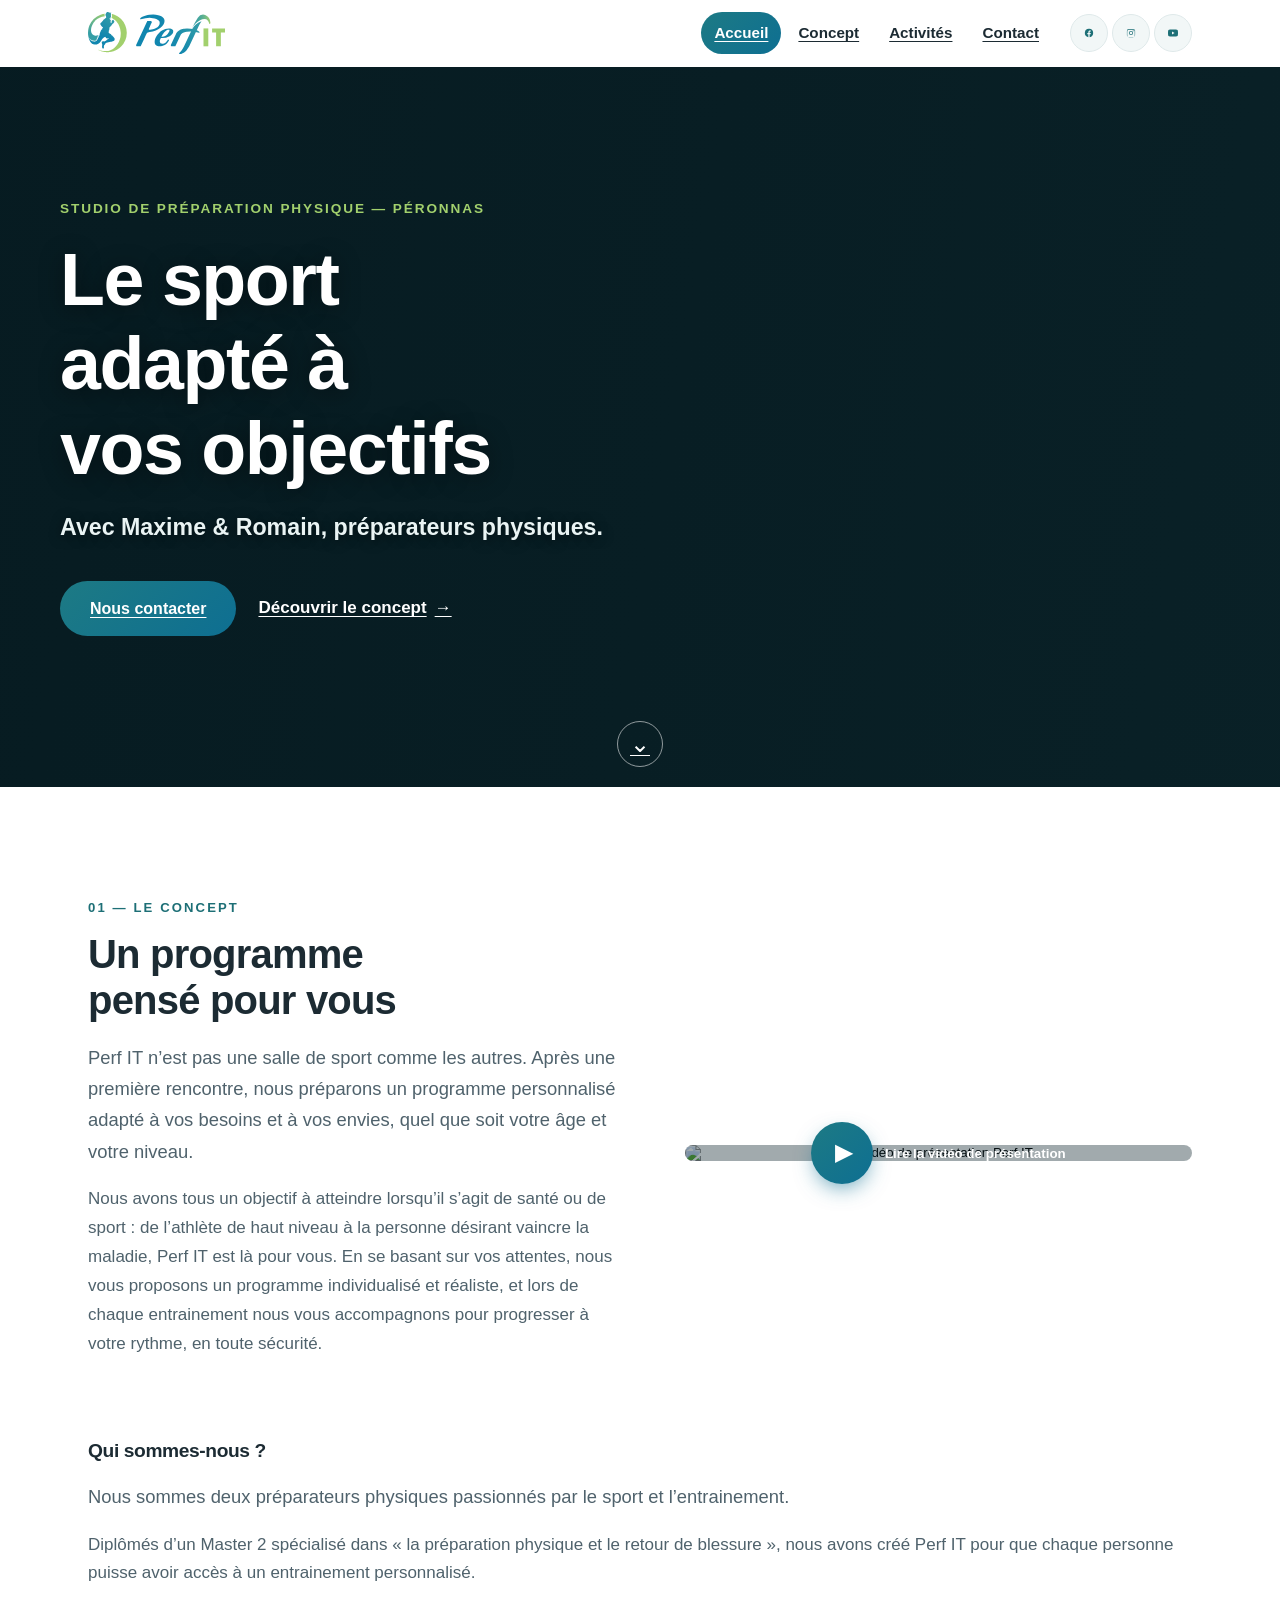
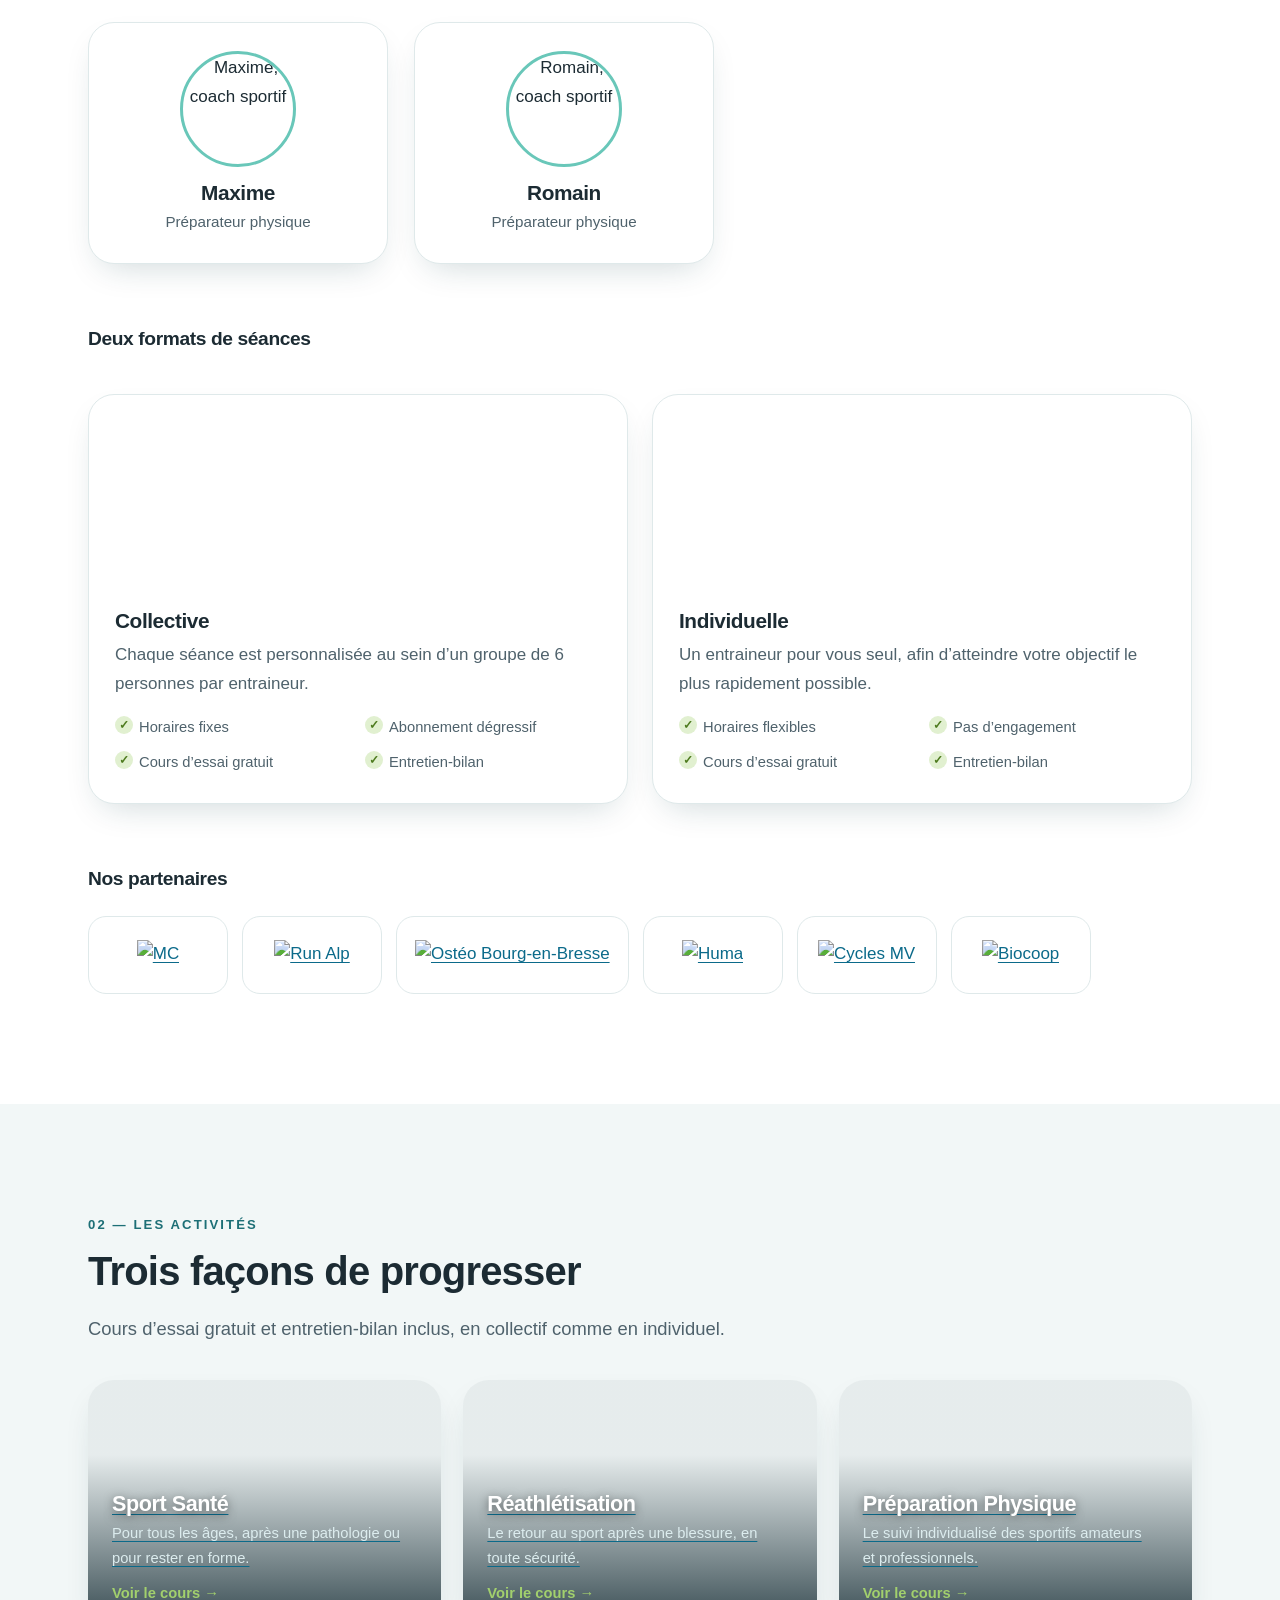
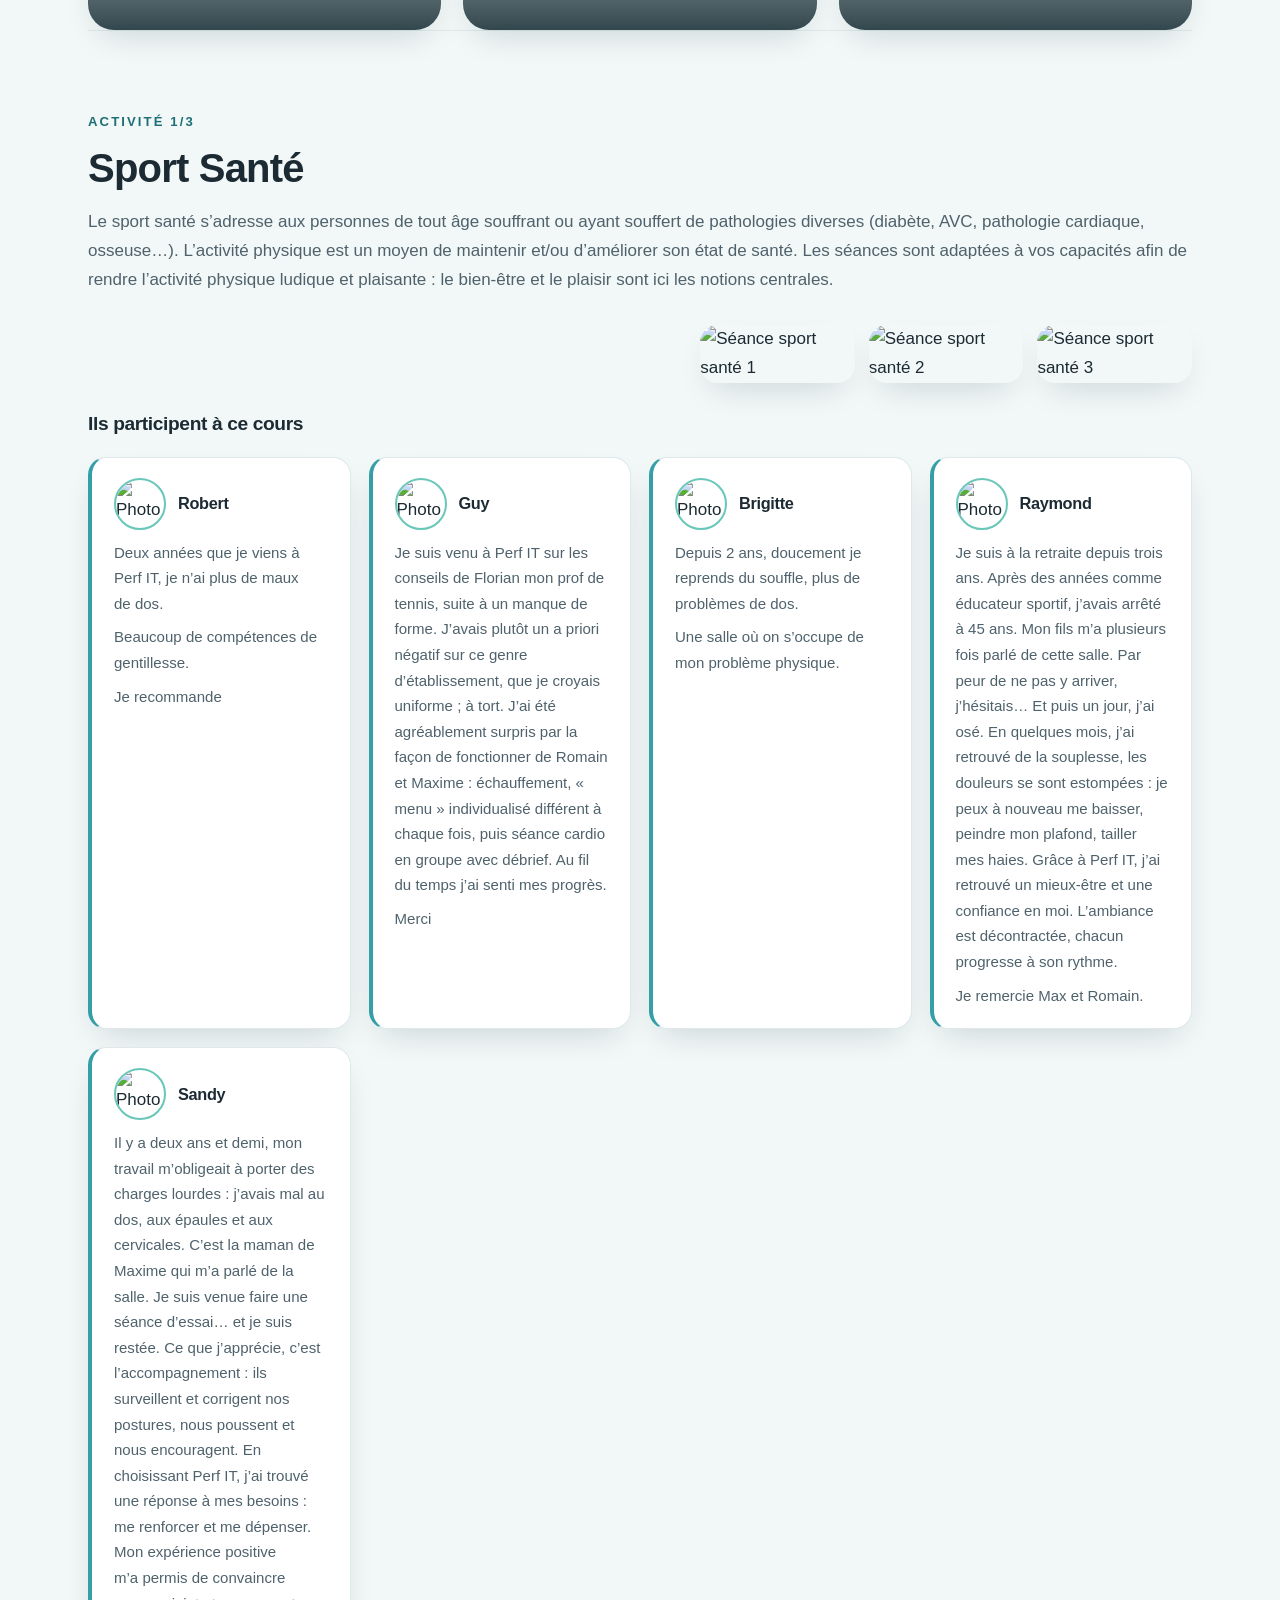
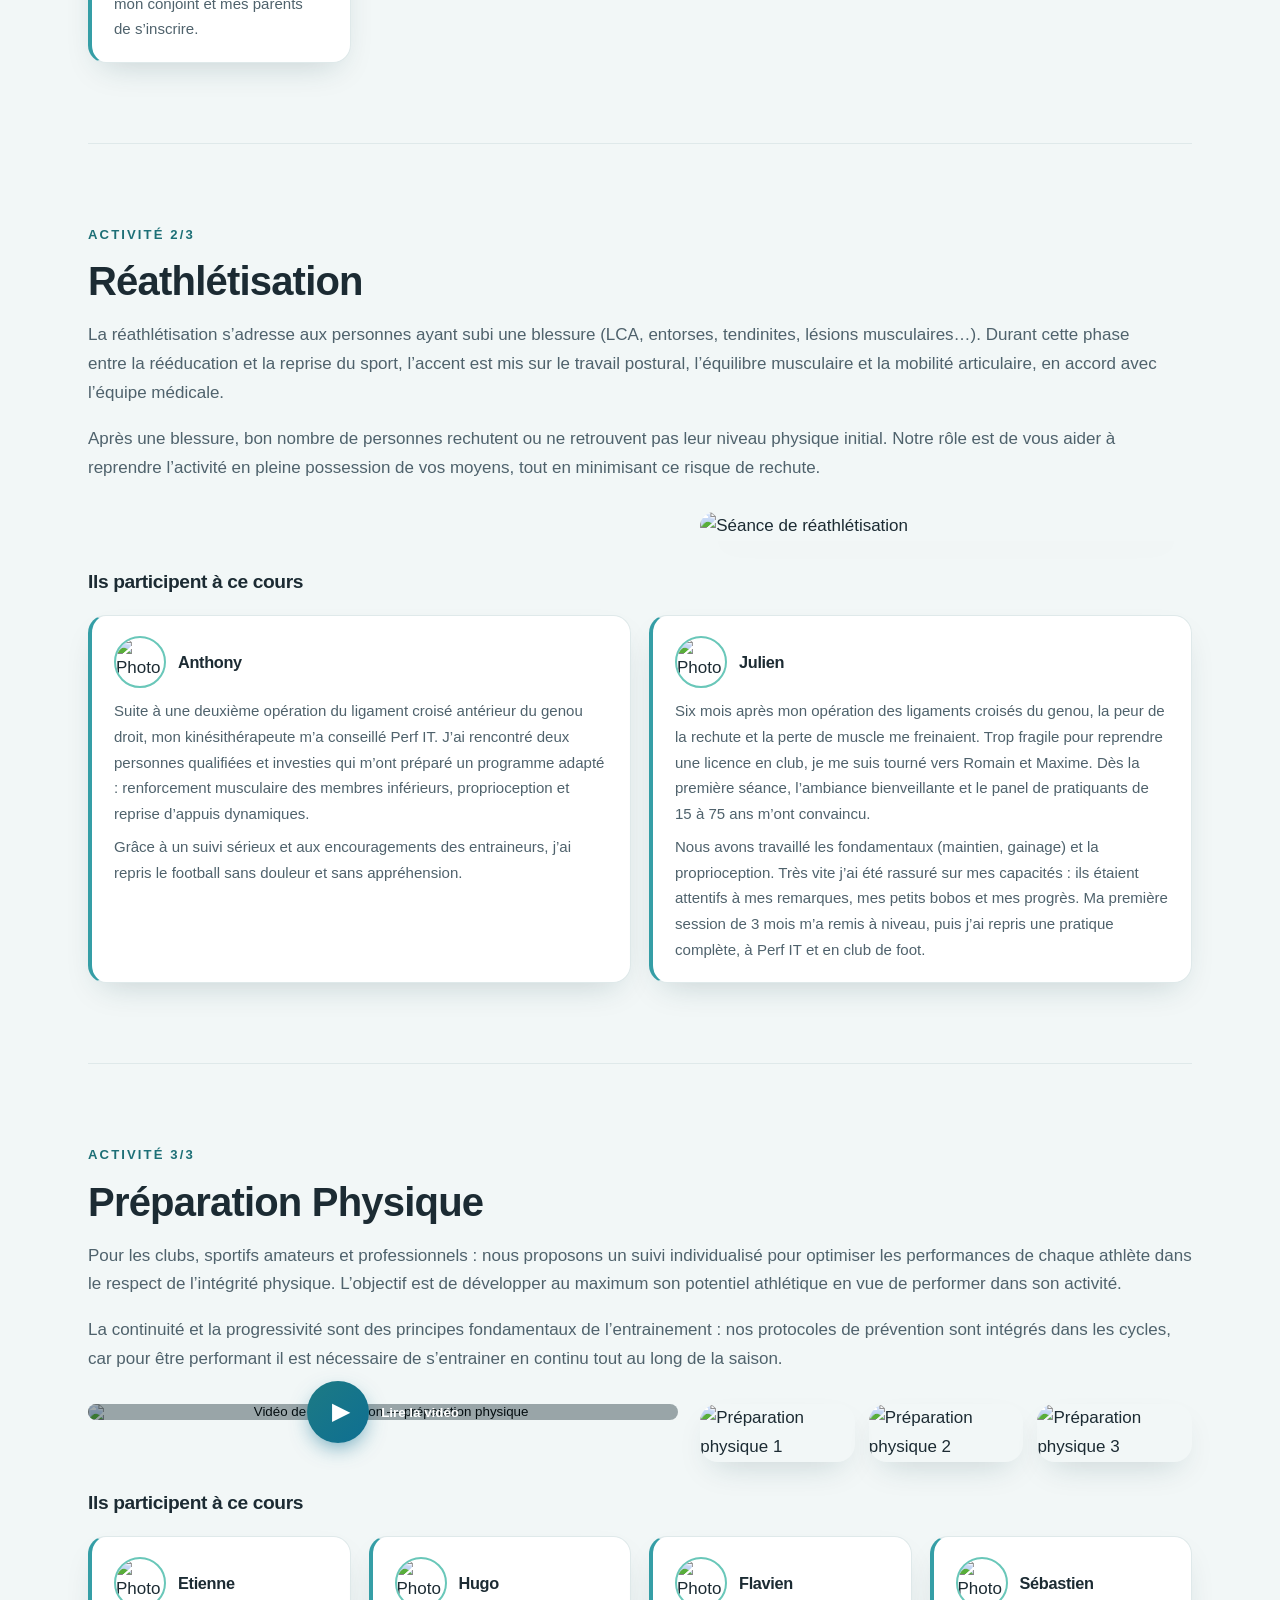
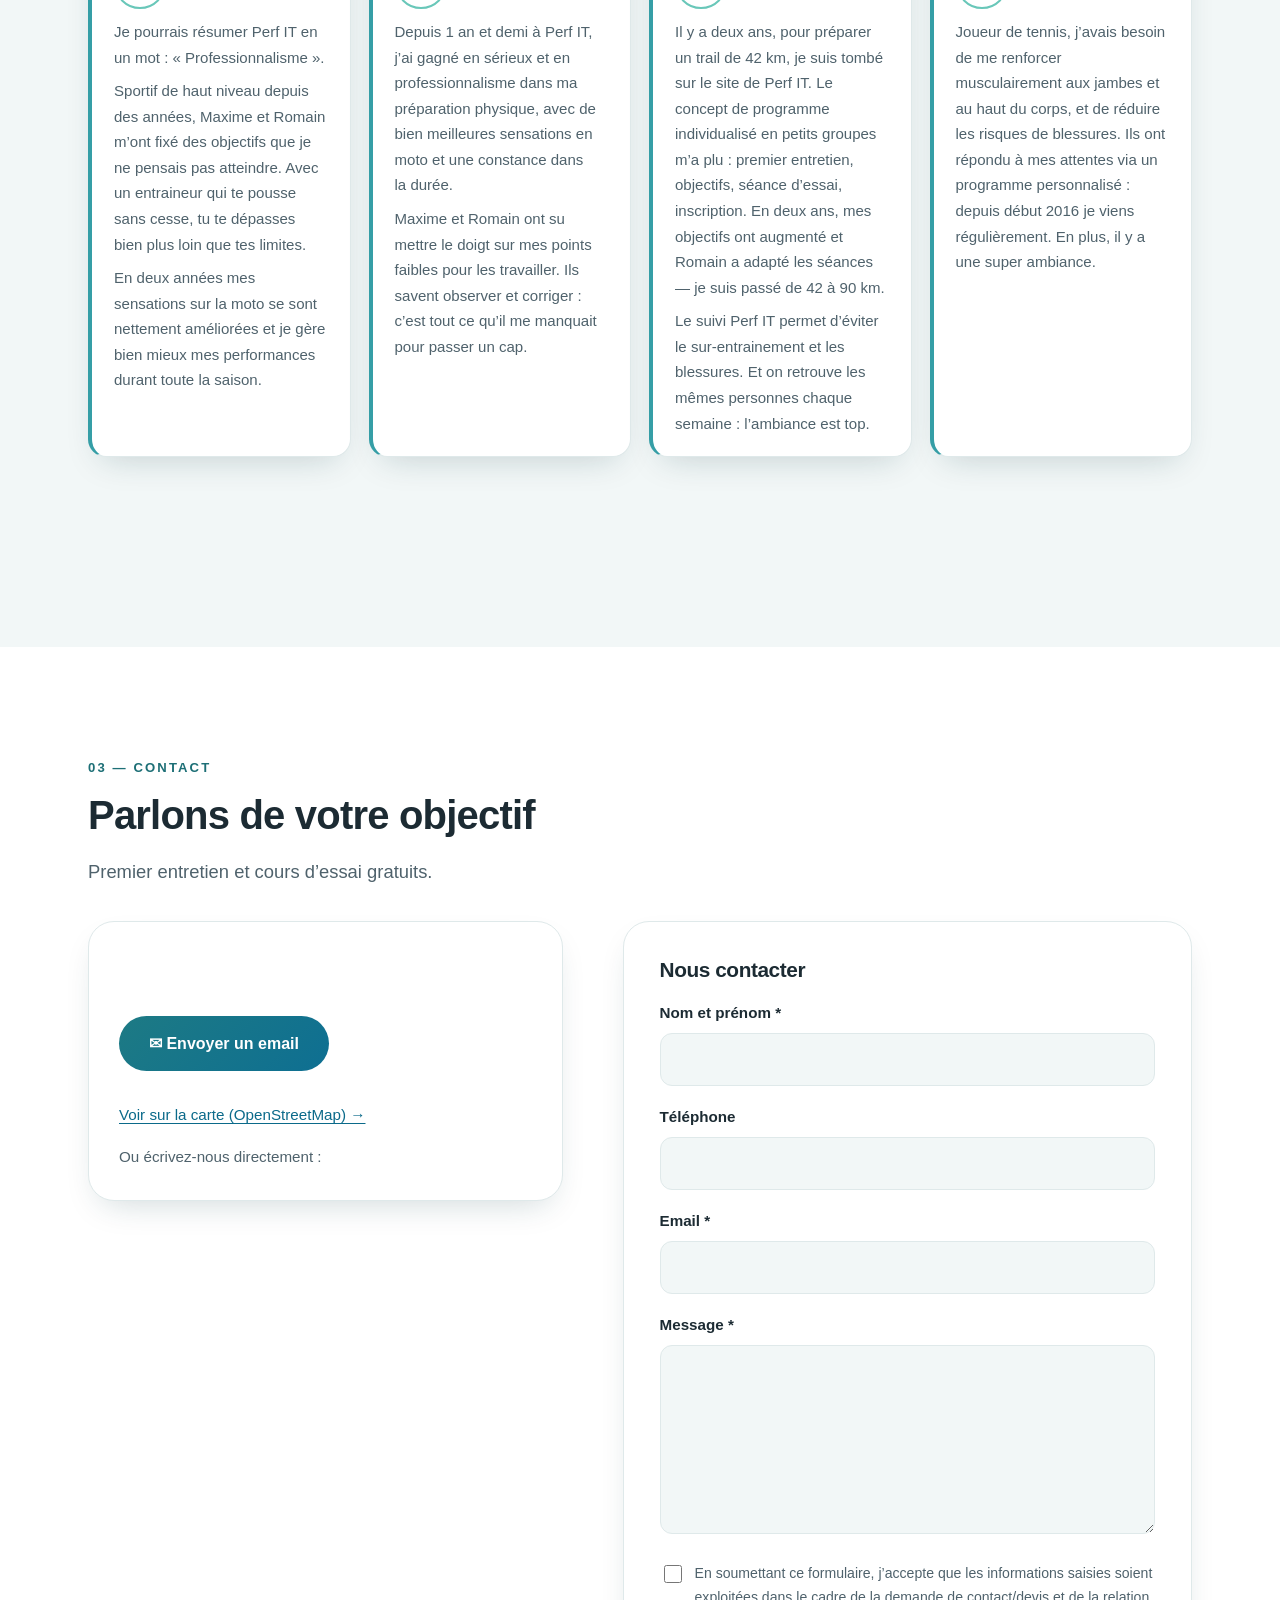
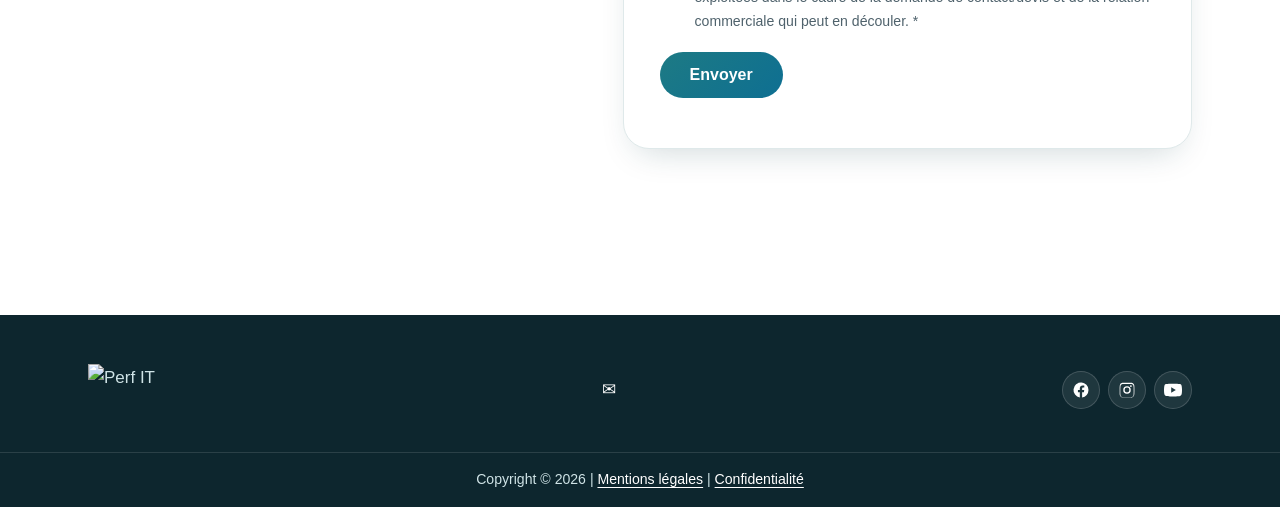
==== commit c9b4dc29: "index.html one-pager : hero unique (slide-3, coureurs), ancres #concept/#activites/#contact, 3 activ" ====
--- a/index.html
+++ b/index.html
@@ -6,16 +6,16 @@
 <meta name="color-scheme" content="light dark">
 <meta name="theme-color" media="(prefers-color-scheme: light)" content="#ffffff">
 <meta name="theme-color" media="(prefers-color-scheme: dark)" content="#0d181d">
-<title>Accueil | Perf IT — Préparation physique à Péronnas</title>
-<meta name="description" content="Perf IT — sport adapté à vos objectifs à Péronnas : sport santé, réathlétisation, préparation physique. Séances collectives et individuelles.">
+<title>Perf IT — Préparation physique à Péronnas</title>
+<meta name="description" content="Perf IT — sport adapté à vos objectifs à Péronnas : sport santé, réathlétisation, préparation physique. Séances collectives et individuelles, avec Maxime et Romain.">
 <link rel="canonical" href="https://perfitcenter.fr/">
 <link rel="icon" type="image/svg+xml" href="./assets/img/logo.svg">
 <link rel="icon" type="image/png" sizes="32x32" href="./assets/img/favicon-32x32.png">
 <link rel="icon" type="image/png" sizes="16x16" href="./assets/img/favicon-16x16.png">
 <link rel="stylesheet" href="./assets/css/style.css">
 <meta property="og:site_name" content="Perf IT">
-<meta property="og:title" content="Accueil | Perf IT">
-<meta property="og:description" content="Perf IT — sport adapté à vos objectifs à Péronnas : sport santé, réathlétisation, préparation physique. Séances collectives et individuelles.">
+<meta property="og:title" content="Perf IT — Préparation physique à Péronnas">
+<meta property="og:description" content="Sport adapté à vos objectifs à Péronnas : sport santé, réathlétisation, préparation physique. Séances collectives et individuelles.">
 <meta property="og:type" content="website">
 <meta property="og:url" content="https://perfitcenter.fr/">
 <script src="./assets/js/config.js" defer></script>
@@ -25,18 +25,15 @@
 <a class="skip-link" href="#main-content">Aller au contenu principal</a>
 <header class="site-header">
   <div class="header-inner">
-    <a class="brand" href="./"><img class="logo" src="./assets/img/logo.svg" alt="Perf IT — retour à l'accueil"></a>
+    <a class="brand" href="#top"><img class="logo" src="./assets/img/logo.svg" alt="Perf IT — retour en haut"></a>
     <button type="button" id="nav-toggle" class="nav-burger" aria-expanded="false" aria-controls="main-nav" aria-label="Ouvrir le menu"><span></span><span></span><span></span></button>
     <nav class="main-nav" id="main-nav" aria-label="Navigation principale">
       <ul>
-        <li><a href="./">Accueil</a></li>
-        <li><a href="./le-concept/">Le concept</a></li>
-        <li><a href="./sport-sante/">Sport Santé</a></li>
-        <li><a href="./reathletisation/">Réathlétisation</a></li>
-        <li><a href="./preparation-physique/">Préparation Physique</a></li>
-        <li><a href="./contact/">Contact</a></li>
+        <li><a href="#top">Accueil</a></li>
+        <li><a href="#concept">Concept</a></li>
+        <li><a href="#activites">Activités</a></li>
+        <li><a href="#contact">Contact</a></li>
       </ul>
-      
       <ul class="socials">
         <li><a href="https://www.facebook.com/perfitcenter/" target="_blank" rel="noopener" aria-label="Facebook"><svg viewBox="0 0 24 24"><path d="M22 12a10 10 0 1 0-11.6 9.9v-7H7.9V12h2.5V9.8c0-2.5 1.5-3.9 3.8-3.9 1.1 0 2.2.2 2.2.2v2.5h-1.3c-1.2 0-1.6.8-1.6 1.6V12h2.8l-.4 2.9h-2.4v7A10 10 0 0 0 22 12z"/></svg></a></li>
         <li><a href="https://www.instagram.com/perf_it_center/" target="_blank" rel="noopener" aria-label="Instagram"><svg viewBox="0 0 24 24"><path d="M12 2.2c3.2 0 3.6 0 4.9.1 1.2.1 1.8.2 2.2.4.6.2 1 .5 1.4.9.4.4.7.8.9 1.4.2.4.4 1 .4 2.2.1 1.3.1 1.7.1 4.9s0 3.6-.1 4.9c-.1 1.2-.2 1.8-.4 2.2-.2.6-.5 1-.9 1.4-.4.4-.8.7-1.4.9-.4.2-1 .4-2.2.4-1.3.1-1.7.1-4.9.1s-3.6 0-4.9-.1c-1.2-.1-1.8-.2-2.2-.4-.6-.2-1-.5-1.4-.9-.4-.4-.7-.8-.9-1.4-.2-.4-.4-1-.4-2.2C2.2 15.6 2.2 15.2 2.2 12s0-3.6.1-4.9c.1-1.2.2-1.8.4-2.2.2-.6.5-1 .9-1.4.4-.4.8-.7 1.4-.9.4-.2 1-.4 2.2-.4C8.4 2.2 8.8 2.2 12 2.2zm0 1.8c-3.1 0-3.5 0-4.8.1-1.1.1-1.5.2-1.9.3-.5.2-.8.4-1.1.7-.3.3-.5.6-.7 1.1-.1.4-.3.8-.3 1.9-.1 1.3-.1 1.7-.1 4.8s0 3.5.1 4.8c.1 1.1.2 1.5.3 1.9.2.5.4.8.7 1.1.3.3.6.5 1.1.7.4.1.8.3 1.9.3 1.3.1 1.7.1 4.8.1s3.5 0 4.8-.1c1.1-.1 1.5-.2 1.9-.3.5-.2.8-.4 1.1-.7.3-.3.5-.6.7-1.1.1-.4.3-.8.3-1.9.1-1.3.1-1.7.1-4.8s0-3.5-.1-4.8c-.1-1.1-.2-1.5-.3-1.9-.2-.5-.4-.8-.7-1.1-.3-.3-.6-.5-1.1-.7-.4-.1-.8-.3-1.9-.3-1.3-.1-1.7-.1-4.8-.1zm0 3a5 5 0 1 1 0 10 5 5 0 0 1 0-10zm0 8.2a3.2 3.2 0 1 0 0-6.4 3.2 3.2 0 0 0 0 6.4zm5.2-9.6a1.2 1.2 0 1 1 0 2.4 1.2 1.2 0 0 1 0-2.4z"/></svg></a></li>
@@ -45,91 +42,266 @@
     </nav>
   </div>
 </header>
-<main>
-
-<section class="hero" aria-label="Bannière principale">
-  <div class="slide" style="background-image:url('./assets/img/slide-1.jpg')">
-    <div class="hero-message"><h1>Le sport<br>adapté<br>à vos objectifs</h1><p class="place">à Péronnas</p><p class="hero-cta"><a class="btn" href="./contact/">Nous contacter</a></p></div>
-  </div>
-  <div class="slide" aria-hidden="true" style="background-image:url('./assets/img/slide-2.jpg')">
-    <div class="hero-message"><h1>Le sport<br>adapté<br>à vos objectifs</h1><p class="place">à Péronnas</p><p class="hero-cta"><a class="btn" href="./contact/">Nous contacter</a></p></div>
-  </div>
-  <div class="slide" aria-hidden="true" style="background-image:url('./assets/img/slide-3.jpg')">
-    <div class="hero-message"><h1>Le sport<br>adapté<br>à vos objectifs</h1><p class="place">à Péronnas</p><p class="hero-cta"><a class="btn" href="./contact/">Nous contacter</a></p></div>
-  </div>
-  <a class="hero-scroll" href="#main-content" aria-label="Défiler vers le contenu">⌄</a>
+<main id="main-content" tabindex="-1">
+
+<section class="hero" id="top" data-spy style="background-image:url('./assets/img/slide-3.jpg')" aria-label="Bannière principale">
+  <div class="container hero-inner">
+    <p class="hero-eyebrow">Studio de préparation physique — Péronnas</p>
+    <h1>Le sport adapté à vos objectifs</h1>
+    <p class="hero-sub">Avec Maxime &amp; Romain, préparateurs physiques.</p>
+    <div class="hero-actions">
+      <a class="btn" href="#contact">Nous contacter</a>
+      <a class="link-arrow" href="#concept">Découvrir le concept</a>
+    </div>
+  </div>
+  <a class="hero-scroll" href="#concept" aria-label="Défiler vers le contenu">⌄</a>
 </section>
 
-<div class="container" id="main-content" tabindex="-1">
-  <section class="step">
-    <div class="step-media">
-      <button class="video-poster" data-video="https://www.youtube.com/embed/05JRMwKV2Ks?rel=0" aria-label="Lire la vidéo de présentation">
-        <img src="./assets/img/le-concept.jpg" alt="Perf IT — le concept">
-        <span class="play"><span class="ico">▶</span> Lire la vidéo</span>
-      </button>
-    </div>
-    <div>
-      <h2 class="step-title"><span class="step-num">01</span>Le <span class="accent">concept</span></h2>
-      <p>Perf IT est né de l’amitié de 2 préparateurs physiques désirant rendre le sport accessible à tous dans une ambiance conviviale.</p>
-      <p>Nous établissons un programme adapté à vos besoins, vos envies quelque soit votre âge et votre niveau.</p>
-      <p><a class="btn ghost" href="./le-concept/">Je découvre</a></p>
-    </div>
-  </section>
-
-  <section class="step">
-    <div class="step-media"><img src="./assets/img/objectifs.jpg" alt="Fixez vos objectifs"></div>
-    <div>
-      <h2 class="step-title"><span class="step-num">02</span>Fixez <span class="accent">vos objectifs</span></h2>
-      <p>Nous avons tous un objectif à atteindre lorsqu’il s’agit de santé ou de sport. De l’athlète de haut niveau à la personne désirant vaincre la maladie, Perf IT est là pour vous.</p>
-      <p>En se basant sur vos attentes, nous vous proposons un programme individualisé et réaliste pour atteindre votre objectif.</p>
-    </div>
-  </section>
-
-  <section class="step">
-    <div class="step-media">
-      <div class="grid-2" style="gap:22px">
-        <div class="activity">
-          <div class="activity-img" style="background-image:url('./assets/img/seance-collective.jpg')"></div>
-          <div class="activity-body">
-            <h3>Collective</h3>
-            <p>Chaque séance est personnalisée au sein d’un groupe de 6 personnes par entraineur.</p>
-            <ul class="advantages">
-              <li>Horaires fixes</li><li>Abonnement dégressif</li>
-              <li>Cours d’essai gratuit</li><li>Entretien-bilan</li>
-            </ul>
-          </div>
-        </div>
-        <div class="activity">
-          <div class="activity-img" style="background-image:url('./assets/img/seance-individuelle.jpg')"></div>
-          <div class="activity-body">
-            <h3>Individuelle</h3>
-            <p>Un entraineur pour vous seul, afin d’atteindre votre objectif le plus rapidement possible.</p>
-            <ul class="advantages">
-              <li>Horaires flexibles</li><li>Pas d’engagement</li>
-              <li>Cours d’essai gratuit</li><li>Entretien-bilan</li>
-            </ul>
-          </div>
-        </div>
-      </div>
-    </div>
-    <div>
-      <h2 class="step-title"><span class="step-num">03</span>Choisissez <span class="accent">une séance</span></h2>
-    </div>
-  </section>
-
-  <section class="step">
-    <div class="step-media">
-      <div class="work-class">
-        <a href="./sport-sante/" style="background-image:url('./assets/img/cours-sport-sante.jpg')"><h3>Sport Santé</h3></a>
-        <a href="./reathletisation/" style="background-image:url('./assets/img/cours-reathletisation.jpg')"><h3>Réathlétisation</h3></a>
-        <a href="./preparation-physique/" style="background-image:url('./assets/img/cours-prep-physique.jpg')"><h3>Préparation Physique</h3></a>
-      </div>
-    </div>
-    <div>
-      <h2 class="step-title"><span class="step-num">04</span>Commencez <span class="accent">l’entrainement</span></h2>
-    </div>
-  </section>
-</div>
+<section class="section" id="concept" data-spy>
+  <div class="container">
+    <p class="eyebrow">01 — Le concept</p>
+    <div class="split">
+      <div>
+        <h2>Un programme pensé pour vous</h2>
+        <p class="lead">Perf IT n’est pas une salle de sport comme les autres. Après une première rencontre, nous préparons un programme personnalisé adapté à vos besoins et à vos envies, quel que soit votre âge et votre niveau.</p>
+        <p class="muted">Nous avons tous un objectif à atteindre lorsqu’il s’agit de santé ou de sport : de l’athlète de haut niveau à la personne désirant vaincre la maladie, Perf IT est là pour vous. En se basant sur vos attentes, nous vous proposons un programme individualisé et réaliste, et lors de chaque entrainement nous vous accompagnons pour progresser à votre rythme, en toute sécurité.</p>
+      </div>
+      <div>
+        <button class="video-poster" data-video="https://www.youtube.com/embed/05JRMwKV2Ks?rel=0" aria-label="Lire la vidéo de présentation">
+          <img src="./assets/img/bg-video-concept.jpg" alt="Vidéo de présentation Perf IT">
+          <span class="play"><span class="ico">▶</span> Lire la vidéo de présentation</span>
+        </button>
+      </div>
+    </div>
+
+    <h3 style="margin-top:64px">Qui sommes-nous ?</h3>
+    <p class="lead">Nous sommes deux préparateurs physiques passionnés par le sport et l’entrainement.</p>
+    <p class="muted">Diplômés d’un Master 2 spécialisé dans « la préparation physique et le retour de blessure », nous avons créé Perf IT pour que chaque personne puisse avoir accès à un entrainement personnalisé.</p>
+    <div class="coaches">
+      <div class="coach-card">
+        <img src="./assets/img/maxime-web.jpg" alt="Maxime, coach sportif">
+        <h3>Maxime</h3>
+        <p>Préparateur physique</p>
+      </div>
+      <div class="coach-card">
+        <img src="./assets/img/romain-web.jpg" alt="Romain, coach sportif">
+        <h3>Romain</h3>
+        <p>Préparateur physique</p>
+      </div>
+    </div>
+
+    <h3 style="margin-top:64px">Deux formats de séances</h3>
+    <div class="formats">
+      <div class="format-card">
+        <div class="format-img" style="background-image:url('./assets/img/seance-collective.jpg')"></div>
+        <div class="format-body">
+          <h3>Collective</h3>
+          <p>Chaque séance est personnalisée au sein d’un groupe de 6 personnes par entraineur.</p>
+          <ul class="advantages">
+            <li>Horaires fixes</li><li>Abonnement dégressif</li>
+            <li>Cours d’essai gratuit</li><li>Entretien-bilan</li>
+          </ul>
+        </div>
+      </div>
+      <div class="format-card">
+        <div class="format-img" style="background-image:url('./assets/img/seance-individuelle.jpg')"></div>
+        <div class="format-body">
+          <h3>Individuelle</h3>
+          <p>Un entraineur pour vous seul, afin d’atteindre votre objectif le plus rapidement possible.</p>
+          <ul class="advantages">
+            <li>Horaires flexibles</li><li>Pas d’engagement</li>
+            <li>Cours d’essai gratuit</li><li>Entretien-bilan</li>
+          </ul>
+        </div>
+      </div>
+    </div>
+
+    <h3 style="margin-top:64px">Nos partenaires</h3>
+    <div class="partners">
+      <a href="https://www.pagesjaunes.fr/pros/55557591" target="_blank" rel="noopener"><img src="./assets/img/partner-mc.jpg" alt="MC"></a>
+      <a href="http://www.runalp.com" target="_blank" rel="noopener"><img src="./assets/img/partner-runalp.jpg" alt="Run Alp"></a>
+      <a href="http://www.osteo-bourgenbresse.fr" target="_blank" rel="noopener"><img src="./assets/img/partner-sb.jpg" alt="Ostéo Bourg-en-Bresse"></a>
+      <a href="https://vimeo.com/user40928757" target="_blank" rel="noopener"><img src="./assets/img/partner-huma.jpg" alt="Huma"></a>
+      <a href="https://www.facebook.com/CyclesMV/?ref=br_rs" target="_blank" rel="noopener"><img src="./assets/img/partner-mv.jpg" alt="Cycles MV"></a>
+      <a href="http://magbio.biocoop.net" target="_blank" rel="noopener"><img src="./assets/img/partner-biocoop.jpg" alt="Biocoop"></a>
+    </div>
+  </div>
+</section>
+
+<section class="section soft" id="activites" data-spy>
+  <div class="container">
+    <p class="eyebrow">02 — Les activités</p>
+    <h2>Trois façons de progresser</h2>
+    <p class="lead">Cours d’essai gratuit et entretien-bilan inclus, en collectif comme en individuel.</p>
+    <div class="activity-nav">
+      <a class="activity-card" href="#sport-sante" style="background-image:url('./assets/img/cours-sport-sante.jpg')">
+        <div class="activity-card-body">
+          <h3>Sport Santé</h3>
+          <p>Pour tous les âges, après une pathologie ou pour rester en forme.</p>
+          <span class="go">Voir le cours →</span>
+        </div>
+      </a>
+      <a class="activity-card" href="#reathletisation" style="background-image:url('./assets/img/cours-reathletisation.jpg')">
+        <div class="activity-card-body">
+          <h3>Réathlétisation</h3>
+          <p>Le retour au sport après une blessure, en toute sécurité.</p>
+          <span class="go">Voir le cours →</span>
+        </div>
+      </a>
+      <a class="activity-card" href="#preparation-physique" style="background-image:url('./assets/img/cours-prep-physique.jpg')">
+        <div class="activity-card-body">
+          <h3>Préparation Physique</h3>
+          <p>Le suivi individualisé des sportifs amateurs et professionnels.</p>
+          <span class="go">Voir le cours →</span>
+        </div>
+      </a>
+    </div>
+
+    <div class="activity-block" id="sport-sante" data-spy>
+      <p class="eyebrow">Activité 1/3</p>
+      <h2>Sport Santé</h2>
+      <p class="muted">Le sport santé s’adresse aux personnes de tout âge souffrant ou ayant souffert de pathologies diverses (diabète, AVC, pathologie cardiaque, osseuse…). L’activité physique est un moyen de maintenir et/ou d’améliorer son état de santé. Les séances sont adaptées à vos capacités afin de rendre l’activité physique ludique et plaisante : le bien-être et le plaisir sont ici les notions centrales.</p>
+      <div class="activity-media">
+        <button class="video-poster" data-video="https://www.youtube.com/embed/Zj4xbR-67Oo?rel=0" aria-label="Lire la vidéo de présentation du cours sport santé">
+          <img src="./assets/img/bg-video-ss.jpg" alt="Vidéo de présentation — sport santé">
+          <span class="play"><span class="ico">▶</span> Lire la vidéo</span>
+        </button>
+        <div class="gallery">
+          <img src="./assets/img/ss-1.jpg" alt="Séance sport santé 1">
+          <img src="./assets/img/ss-2.jpg" alt="Séance sport santé 2">
+          <img src="./assets/img/ss-3.jpg" alt="Séance sport santé 3">
+        </div>
+      </div>
+      <h3>Ils participent à ce cours</h3>
+      <div class="testimonial-grid">
+        <article class="testimonial">
+          <div class="who"><img src="./assets/img/t-robert.jpg" alt="Photo de Robert"><h3>Robert</h3></div>
+          <p>Deux années que je viens à Perf IT, je n’ai plus de maux de dos.</p><p>Beaucoup de compétences de gentillesse.</p><p>Je recommande</p>
+        </article>
+        <article class="testimonial">
+          <div class="who"><img src="./assets/img/t-guy.jpg" alt="Photo de Guy"><h3>Guy</h3></div>
+          <p>Je suis venu à Perf IT sur les conseils de Florian mon prof de tennis, suite à un manque de forme. J’avais plutôt un a priori négatif sur ce genre d’établissement, que je croyais uniforme ; à tort. J’ai été agréablement surpris par la façon de fonctionner de Romain et Maxime : échauffement, « menu » individualisé différent à chaque fois, puis séance cardio en groupe avec débrief. Au fil du temps j’ai senti mes progrès.</p><p>Merci</p>
+        </article>
+        <article class="testimonial">
+          <div class="who"><img src="./assets/img/t-brigitte2.jpg" alt="Photo de Brigitte"><h3>Brigitte</h3></div>
+          <p>Depuis 2 ans, doucement je reprends du souffle, plus de problèmes de dos.</p><p>Une salle où on s’occupe de mon problème physique.</p>
+        </article>
+        <article class="testimonial">
+          <div class="who"><img src="./assets/img/circuit-cardio.jpeg" alt="Photo de Raymond"><h3>Raymond</h3></div>
+          <p>Je suis à la retraite depuis trois ans. Après des années comme éducateur sportif, j’avais arrêté à 45 ans. Mon fils m’a plusieurs fois parlé de cette salle. Par peur de ne pas y arriver, j’hésitais… Et puis un jour, j’ai osé. En quelques mois, j’ai retrouvé de la souplesse, les douleurs se sont estompées : je peux à nouveau me baisser, peindre mon plafond, tailler mes haies. Grâce à Perf IT, j’ai retrouvé un mieux-être et une confiance en moi. L’ambiance est décontractée, chacun progresse à son rythme.</p><p>Je remercie Max et Romain.</p>
+        </article>
+        <article class="testimonial">
+          <div class="who"><img src="./assets/img/t-sandy.jpg" alt="Photo de Sandy"><h3>Sandy</h3></div>
+          <p>Il y a deux ans et demi, mon travail m’obligeait à porter des charges lourdes : j’avais mal au dos, aux épaules et aux cervicales. C’est la maman de Maxime qui m’a parlé de la salle. Je suis venue faire une séance d’essai… et je suis restée. Ce que j’apprécie, c’est l’accompagnement : ils surveillent et corrigent nos postures, nous poussent et nous encouragent. En choisissant Perf IT, j’ai trouvé une réponse à mes besoins : me renforcer et me dépenser. Mon expérience positive m’a permis de convaincre mon conjoint et mes parents de s’inscrire.</p>
+        </article>
+      </div>
+    </div>
+
+    <div class="activity-block" id="reathletisation" data-spy>
+      <p class="eyebrow">Activité 2/3</p>
+      <h2>Réathlétisation</h2>
+      <p class="muted">La réathlétisation s’adresse aux personnes ayant subi une blessure (LCA, entorses, tendinites, lésions musculaires…). Durant cette phase entre la rééducation et la reprise du sport, l’accent est mis sur le travail postural, l’équilibre musculaire et la mobilité articulaire, en accord avec l’équipe médicale.</p>
+      <p class="muted">Après une blessure, bon nombre de personnes rechutent ou ne retrouvent pas leur niveau physique initial. Notre rôle est de vous aider à reprendre l’activité en pleine possession de vos moyens, tout en minimisant ce risque de rechute.</p>
+      <div class="activity-media">
+        <button class="video-poster" data-video="https://www.youtube.com/embed/V0eNJc_qLqQ?rel=0" aria-label="Lire la vidéo de présentation du cours réathlétisation">
+          <img src="./assets/img/bg-video-reath.jpg" alt="Vidéo de présentation — réathlétisation">
+          <span class="play"><span class="ico">▶</span> Lire la vidéo</span>
+        </button>
+        <img class="solo-img" src="./assets/img/reath.jpg" alt="Séance de réathlétisation">
+      </div>
+      <h3>Ils participent à ce cours</h3>
+      <div class="testimonial-grid">
+        <article class="testimonial">
+          <div class="who"><img src="./assets/img/t-anthony.jpg" alt="Photo de Anthony"><h3>Anthony</h3></div>
+          <p>Suite à une deuxième opération du ligament croisé antérieur du genou droit, mon kinésithérapeute m’a conseillé Perf IT. J’ai rencontré deux personnes qualifiées et investies qui m’ont préparé un programme adapté : renforcement musculaire des membres inférieurs, proprioception et reprise d’appuis dynamiques.</p><p>Grâce à un suivi sérieux et aux encouragements des entraineurs, j’ai repris le football sans douleur et sans appréhension.</p>
+        </article>
+        <article class="testimonial">
+          <div class="who"><img src="./assets/img/t-julien.jpg" alt="Photo de Julien"><h3>Julien</h3></div>
+          <p>Six mois après mon opération des ligaments croisés du genou, la peur de la rechute et la perte de muscle me freinaient. Trop fragile pour reprendre une licence en club, je me suis tourné vers Romain et Maxime. Dès la première séance, l’ambiance bienveillante et le panel de pratiquants de 15 à 75 ans m’ont convaincu.</p><p>Nous avons travaillé les fondamentaux (maintien, gainage) et la proprioception. Très vite j’ai été rassuré sur mes capacités : ils étaient attentifs à mes remarques, mes petits bobos et mes progrès. Ma première session de 3 mois m’a remis à niveau, puis j’ai repris une pratique complète, à Perf IT et en club de foot.</p>
+        </article>
+      </div>
+    </div>
+
+    <div class="activity-block" id="preparation-physique" data-spy>
+      <p class="eyebrow">Activité 3/3</p>
+      <h2>Préparation Physique</h2>
+      <p class="muted">Pour les clubs, sportifs amateurs et professionnels : nous proposons un suivi individualisé pour optimiser les performances de chaque athlète dans le respect de l’intégrité physique. L’objectif est de développer au maximum son potentiel athlétique en vue de performer dans son activité.</p>
+      <p class="muted">La continuité et la progressivité sont des principes fondamentaux de l’entrainement : nos protocoles de prévention sont intégrés dans les cycles, car pour être performant il est nécessaire de s’entrainer en continu tout au long de la saison.</p>
+      <div class="activity-media">
+        <button class="video-poster" data-video="https://www.youtube.com/embed/8a4gdwTSlYs?rel=0" aria-label="Lire la vidéo de présentation du cours préparation physique">
+          <img src="./assets/img/banner-prep-physique.jpg" alt="Vidéo de présentation — préparation physique">
+          <span class="play"><span class="ico">▶</span> Lire la vidéo</span>
+        </button>
+        <div class="gallery">
+          <img src="./assets/img/pp-1.jpg" alt="Préparation physique 1">
+          <img src="./assets/img/pp-2.jpg" alt="Préparation physique 2">
+          <img src="./assets/img/cours-prep-physique.jpg" alt="Préparation physique 3">
+        </div>
+      </div>
+      <h3>Ils participent à ce cours</h3>
+      <div class="testimonial-grid">
+        <article class="testimonial">
+          <div class="who"><img src="./assets/img/t-etienne.jpg" alt="Photo de Etienne"><h3>Etienne</h3></div>
+          <p>Je pourrais résumer Perf IT en un mot : « Professionnalisme ».</p><p>Sportif de haut niveau depuis des années, Maxime et Romain m’ont fixé des objectifs que je ne pensais pas atteindre. Avec un entraineur qui te pousse sans cesse, tu te dépasses bien plus loin que tes limites.</p><p>En deux années mes sensations sur la moto se sont nettement améliorées et je gère bien mieux mes performances durant toute la saison.</p>
+        </article>
+        <article class="testimonial">
+          <div class="who"><img src="./assets/img/t-hugo.jpg" alt="Photo de Hugo"><h3>Hugo</h3></div>
+          <p>Depuis 1 an et demi à Perf IT, j’ai gagné en sérieux et en professionnalisme dans ma préparation physique, avec de bien meilleures sensations en moto et une constance dans la durée.</p><p>Maxime et Romain ont su mettre le doigt sur mes points faibles pour les travailler. Ils savent observer et corriger : c’est tout ce qu’il me manquait pour passer un cap.</p>
+        </article>
+        <article class="testimonial">
+          <div class="who"><img src="./assets/img/t-flavien.jpeg" alt="Photo de Flavien"><h3>Flavien</h3></div>
+          <p>Il y a deux ans, pour préparer un trail de 42 km, je suis tombé sur le site de Perf IT. Le concept de programme individualisé en petits groupes m’a plu : premier entretien, objectifs, séance d’essai, inscription. En deux ans, mes objectifs ont augmenté et Romain a adapté les séances — je suis passé de 42 à 90 km.</p><p>Le suivi Perf IT permet d’éviter le sur-entrainement et les blessures. Et on retrouve les mêmes personnes chaque semaine : l’ambiance est top.</p>
+        </article>
+        <article class="testimonial">
+          <div class="who"><img src="./assets/img/mg3723.jpeg" alt="Photo de Sébastien"><h3>Sébastien</h3></div>
+          <p>Joueur de tennis, j’avais besoin de me renforcer musculairement aux jambes et au haut du corps, et de réduire les risques de blessures. Ils ont répondu à mes attentes via un programme personnalisé : depuis début 2016 je viens régulièrement. En plus, il y a une super ambiance.</p>
+        </article>
+      </div>
+    </div>
+  </div>
+</section>
+
+<section class="section" id="contact" data-spy>
+  <div class="container">
+    <p class="eyebrow">03 — Contact</p>
+    <h2>Parlons de votre objectif</h2>
+    <p class="lead">Premier entretien et cours d’essai gratuits.</p>
+    <div class="contact-grid">
+      <div class="contact-infos">
+        <img class="pin" src="./assets/img/pin.png" alt="">
+        <address><span data-cfg="address"></span></address>
+        <p><a class="btn" data-cfg-href="mailto:{email}">✉ Envoyer un email</a></p>
+        <a class="map-link" href="https://www.openstreetmap.org/search?query=01960%20P%C3%A9ronnas" target="_blank" rel="noopener">Voir sur la carte (OpenStreetMap) →</a>
+        <p class="form-alt" style="text-align:left">Ou écrivez-nous directement : <a data-cfg-href="mailto:{email}"><span data-cfg="email"></span></a></p>
+      </div>
+      <form id="contact-form" class="contact-form" novalidate>
+        <h3>Nous contacter</h3>
+        <div class="field">
+          <label for="f-nom">Nom et prénom *</label>
+          <input id="f-nom" name="nom" type="text" autocomplete="name" required>
+        </div>
+        <div class="field">
+          <label for="f-tel">Téléphone</label>
+          <input id="f-tel" name="telephone" type="tel" autocomplete="tel">
+        </div>
+        <div class="field">
+          <label for="f-email">Email *</label>
+          <input id="f-email" name="email" type="email" autocomplete="email" required>
+        </div>
+        <div class="field">
+          <label for="f-msg">Message *</label>
+          <textarea id="f-msg" name="message" rows="6" required></textarea>
+        </div>
+        <div class="field checkbox">
+          <input id="f-rgpd" name="consent" type="checkbox" required>
+          <label for="f-rgpd">En soumettant ce formulaire, j’accepte que les informations saisies soient exploitées dans le cadre de la demande de contact/devis et de la relation commerciale qui peut en découler. *</label>
+        </div>
+        <button type="submit" class="btn">Envoyer</button>
+        <p class="form-status" id="form-status" role="status" aria-live="polite"></p>
+      </form>
+    </div>
+  </div>
+</section>
 
 <dialog id="video-dialog" class="video-dialog" aria-label="Vidéo de présentation">
   <button class="dialog-close" id="video-close" aria-label="Fermer la vidéo">×</button>
@@ -143,30 +315,16 @@
       <address><span data-cfg="address"></span></address>
       <p><a data-cfg-href="mailto:{email}">✉ <span data-cfg="email"></span></a></p>
     </div>
-    <div class="footer-coachs">
-      <div class="coach">
-        <img src="./assets/img/maxime.png" alt="Maxime">
-        <h3>Maxime</h3>
-        <a data-cfg-href="tel:{phoneMaximeRaw}" data-cfg="phoneMaxime"></a>
-      </div>
-      <div class="coach">
-        <img src="./assets/img/romain.jpg" alt="Romain">
-        <h3>Romain</h3>
-        <a data-cfg-href="tel:{phoneRomainRaw}" data-cfg="phoneRomain"></a>
-      </div>
-    </div>
-    
-      <ul class="socials">
-        <li><a href="https://www.facebook.com/perfitcenter/" target="_blank" rel="noopener" aria-label="Facebook"><svg viewBox="0 0 24 24"><path d="M22 12a10 10 0 1 0-11.6 9.9v-7H7.9V12h2.5V9.8c0-2.5 1.5-3.9 3.8-3.9 1.1 0 2.2.2 2.2.2v2.5h-1.3c-1.2 0-1.6.8-1.6 1.6V12h2.8l-.4 2.9h-2.4v7A10 10 0 0 0 22 12z"/></svg></a></li>
-        <li><a href="https://www.instagram.com/perf_it_center/" target="_blank" rel="noopener" aria-label="Instagram"><svg viewBox="0 0 24 24"><path d="M12 2.2c3.2 0 3.6 0 4.9.1 1.2.1 1.8.2 2.2.4.6.2 1 .5 1.4.9.4.4.7.8.9 1.4.2.4.4 1 .4 2.2.1 1.3.1 1.7.1 4.9s0 3.6-.1 4.9c-.1 1.2-.2 1.8-.4 2.2-.2.6-.5 1-.9 1.4-.4.4-.8.7-1.4.9-.4.2-1 .4-2.2.4-1.3.1-1.7.1-4.9.1s-3.6 0-4.9-.1c-1.2-.1-1.8-.2-2.2-.4-.6-.2-1-.5-1.4-.9-.4-.4-.7-.8-.9-1.4-.2-.4-.4-1-.4-2.2C2.2 15.6 2.2 15.2 2.2 12s0-3.6.1-4.9c.1-1.2.2-1.8.4-2.2.2-.6.5-1 .9-1.4.4-.4.8-.7 1.4-.9.4-.2 1-.4 2.2-.4C8.4 2.2 8.8 2.2 12 2.2zm0 1.8c-3.1 0-3.5 0-4.8.1-1.1.1-1.5.2-1.9.3-.5.2-.8.4-1.1.7-.3.3-.5.6-.7 1.1-.1.4-.3.8-.3 1.9-.1 1.3-.1 1.7-.1 4.8s0 3.5.1 4.8c.1 1.1.2 1.5.3 1.9.2.5.4.8.7 1.1.3.3.6.5 1.1.7.4.1.8.3 1.9.3 1.3.1 1.7.1 4.8.1s3.5 0 4.8-.1c1.1-.1 1.5-.2 1.9-.3.5-.2.8-.4 1.1-.7.3-.3.5-.6.7-1.1.1-.4.3-.8.3-1.9.1-1.3.1-1.7.1-4.8s0-3.5-.1-4.8c-.1-1.1-.2-1.5-.3-1.9-.2-.5-.4-.8-.7-1.1-.3-.3-.6-.5-1.1-.7-.4-.1-.8-.3-1.9-.3-1.3-.1-1.7-.1-4.8-.1zm0 3a5 5 0 1 1 0 10 5 5 0 0 1 0-10zm0 8.2a3.2 3.2 0 1 0 0-6.4 3.2 3.2 0 0 0 0 6.4zm5.2-9.6a1.2 1.2 0 1 1 0 2.4 1.2 1.2 0 0 1 0-2.4z"/></svg></a></li>
-        <li><a href="https://www.youtube.com/channel/UCl0me_7w0w3nXCcbCgAbEkg" target="_blank" rel="noopener" aria-label="YouTube"><svg viewBox="0 0 24 24"><path d="M23.5 6.2a3 3 0 0 0-2.1-2.1C19.5 3.5 12 3.5 12 3.5s-7.5 0-9.4.6A3 3 0 0 0 .5 6.2 31 31 0 0 0 0 12a31 31 0 0 0 .5 5.8 3 3 0 0 0 2.1 2.1c1.9.6 9.4.6 9.4.6s7.5 0 9.4-.6a3 3 0 0 0 2.1-2.1A31 31 0 0 0 24 12a31 31 0 0 0-.5-5.8zM9.6 15.6V8.4L15.8 12z"/></svg></a></li>
-      </ul>
+    <ul class="socials">
+      <li><a href="https://www.facebook.com/perfitcenter/" target="_blank" rel="noopener" aria-label="Facebook"><svg viewBox="0 0 24 24"><path d="M22 12a10 10 0 1 0-11.6 9.9v-7H7.9V12h2.5V9.8c0-2.5 1.5-3.9 3.8-3.9 1.1 0 2.2.2 2.2.2v2.5h-1.3c-1.2 0-1.6.8-1.6 1.6V12h2.8l-.4 2.9h-2.4v7A10 10 0 0 0 22 12z"/></svg></a></li>
+      <li><a href="https://www.instagram.com/perf_it_center/" target="_blank" rel="noopener" aria-label="Instagram"><svg viewBox="0 0 24 24"><path d="M12 2.2c3.2 0 3.6 0 4.9.1 1.2.1 1.8.2 2.2.4.6.2 1 .5 1.4.9.4.4.7.8.9 1.4.2.4.4 1 .4 2.2.1 1.3.1 1.7.1 4.9s0 3.6-.1 4.9c-.1 1.2-.2 1.8-.4 2.2-.2.6-.5 1-.9 1.4-.4.4-.8.7-1.4.9-.4.2-1 .4-2.2.4-1.3.1-1.7.1-4.9.1s-3.6 0-4.9-.1c-1.2-.1-1.8-.2-2.2-.4-.6-.2-1-.5-1.4-.9-.4-.4-.7-.8-.9-1.4-.2-.4-.4-1-.4-2.2C2.2 15.6 2.2 15.2 2.2 12s0-3.6.1-4.9c.1-1.2.2-1.8.4-2.2.2-.6.5-1 .9-1.4.4-.4.8-.7 1.4-.9.4-.2 1-.4 2.2-.4C8.4 2.2 8.8 2.2 12 2.2zm0 1.8c-3.1 0-3.5 0-4.8.1-1.1.1-1.5.2-1.9.3-.5.2-.8.4-1.1.7-.3.3-.5.6-.7 1.1-.1.4-.3.8-.3 1.9-.1 1.3-.1 1.7-.1 4.8s0 3.5.1 4.8c.1 1.1.2 1.5.3 1.9.2.5.4.8.7 1.1.3.3.6.5 1.1.7.4.1.8.3 1.9.3 1.3.1 1.7.1 4.8.1s3.5 0 4.8-.1c1.1-.1 1.5-.2 1.9-.3.5-.2.8-.4 1.1-.7.3-.3.5-.6.7-1.1.1-.4.3-.8.3-1.9.1-1.3.1-1.7.1-4.8s0-3.5-.1-4.8c-.1-1.1-.2-1.5-.3-1.9-.2-.5-.4-.8-.7-1.1-.3-.3-.6-.5-1.1-.7-.4-.1-.8-.3-1.9-.3-1.3-.1-1.7-.1-4.8-.1zm0 3a5 5 0 1 1 0 10 5 5 0 0 1 0-10zm0 8.2a3.2 3.2 0 1 0 0-6.4 3.2 3.2 0 0 0 0 6.4zm5.2-9.6a1.2 1.2 0 1 1 0 2.4 1.2 1.2 0 0 1 0-2.4z"/></svg></a></li>
+      <li><a href="https://www.youtube.com/channel/UCl0me_7w0w3nXCcbCgAbEkg" target="_blank" rel="noopener" aria-label="YouTube"><svg viewBox="0 0 24 24"><path d="M23.5 6.2a3 3 0 0 0-2.1-2.1C19.5 3.5 12 3.5 12 3.5s-7.5 0-9.4.6A3 3 0 0 0 .5 6.2 31 31 0 0 0 0 12a31 31 0 0 0 .5 5.8 3 3 0 0 0 2.1 2.1c1.9.6 9.4.6 9.4.6s7.5 0 9.4-.6a3 3 0 0 0 2.1-2.1A31 31 0 0 0 24 12a31 31 0 0 0-.5-5.8zM9.6 15.6V8.4L15.8 12z"/></svg></a></li>
+    </ul>
   </div>
   <div class="subfooter">
     <p>Copyright © <span id="year"></span> <span data-cfg="siteName"></span> |
       <a href="./mentions-legales/">Mentions légales</a> |
-      <a href="./politique-de-confidentialite/">Confidentialité</a> |
-      <a href="./blog/">Blog</a></p>
+      <a href="./politique-de-confidentialite/">Confidentialité</a></p>
   </div>
 </footer>
 </body>
--- a/assets/css/style.css
+++ b/assets/css/style.css
@@ -3,10 +3,8 @@
   --teal: #359ea6;
   --teal-light: #69c7b9;
   --teal-ink: #1d6f76;
-  --teal-bright: #63cdd6;
   --blue: #1086af;
   --blue-ink: #0b6a8a;
-  --blue-bright: #82d3dc;
   --green: #a2d06d;
   --green-ink: #4d7a1e;
   --ink: #1c2b33;
@@ -17,7 +15,6 @@
   --line: #dfe9ea;
   --header-bg: rgba(255, 255, 255, 0.86);
   --focus: #0e7396;
-  --overlay: rgba(8, 38, 46, 0.55);
   --footer-bg: #0d262e;
   --footer-ink: #cfe3e6;
   --radius: 18px;
@@ -43,7 +40,6 @@
     --line: #25414c;
     --header-bg: rgba(13, 24, 29, 0.82);
     --focus: #7fd6de;
-    --overlay: rgba(4, 18, 23, 0.62);
     --footer-bg: #081418;
     --footer-ink: #b9d2d7;
     --shadow: 0 14px 34px -14px rgba(0, 0, 0, 0.55);
@@ -52,7 +48,6 @@
 }
 
 * { box-sizing: border-box; }
-
 html { scroll-behavior: smooth; }
 
 body {
@@ -66,26 +61,13 @@
 }
 
 img { max-width: 100%; height: auto; display: block; }
-video { max-width: 100%; }
-
 a { color: var(--blue-ink); text-decoration-thickness: 1px; text-underline-offset: 3px; }
 a:hover { color: var(--teal-ink); }
 
-h1, h2, h3, h4 {
-  line-height: 1.18;
-  letter-spacing: -0.02em;
-  color: var(--ink);
-  text-wrap: balance;
-}
+h1, h2, h3, h4 { line-height: 1.15; letter-spacing: -0.02em; color: var(--ink); text-wrap: balance; }
 p { text-wrap: pretty; }
-
 ::selection { background: var(--teal); color: #fff; }
-
-:focus-visible {
-  outline: 3px solid var(--focus);
-  outline-offset: 2px;
-  border-radius: 6px;
-}
+:focus-visible { outline: 3px solid var(--focus); outline-offset: 2px; border-radius: 6px; }
 
 .container { max-width: var(--maxw); margin: 0 auto; padding: 0 clamp(18px, 4vw, 28px); }
 
@@ -103,7 +85,7 @@
 }
 .skip-link:focus { top: 12px; color: var(--bg); text-decoration: none; }
 
-#main-content { scroll-margin-top: 84px; }
+section[id], main[id] { scroll-margin-top: 76px; }
 
 .site-header {
   position: sticky;
@@ -112,8 +94,10 @@
   background: var(--header-bg);
   -webkit-backdrop-filter: blur(14px) saturate(1.4);
   backdrop-filter: blur(14px) saturate(1.4);
-  border-bottom: 1px solid var(--line);
-}
+  border-bottom: 1px solid transparent;
+  transition: border-color 0.2s ease, box-shadow 0.2s ease;
+}
+.site-header.scrolled { border-bottom-color: var(--line); box-shadow: 0 8px 24px -18px rgba(13, 60, 70, 0.35); }
 .header-inner {
   max-width: var(--maxw);
   margin: 0 auto;
@@ -124,7 +108,7 @@
   gap: 14px;
 }
 .brand { display: inline-flex; align-items: center; }
-.brand .logo { height: 44px; width: auto; }
+.brand .logo { height: 42px; width: auto; }
 
 .nav-burger {
   display: none;
@@ -139,25 +123,18 @@
   background: var(--surface);
   cursor: pointer;
 }
-.nav-burger span {
-  display: block;
-  height: 2px;
-  width: 100%;
-  border-radius: 2px;
-  background: var(--ink);
-  transition: transform 0.2s ease, opacity 0.2s ease;
-}
+.nav-burger span { display: block; height: 2px; width: 100%; border-radius: 2px; background: var(--ink); transition: transform 0.2s ease, opacity 0.2s ease; }
 .nav-burger[aria-expanded="true"] span:nth-child(1) { transform: translateY(8px) rotate(45deg); }
 .nav-burger[aria-expanded="true"] span:nth-child(2) { opacity: 0; }
 .nav-burger[aria-expanded="true"] span:nth-child(3) { transform: translateY(-8px) rotate(-45deg); }
 
-.main-nav { display: flex; align-items: center; gap: 20px; }
-.main-nav ul { list-style: none; display: flex; align-items: center; gap: 2px 6px; margin: 0; padding: 0; flex-wrap: wrap; }
+.main-nav { display: flex; align-items: center; gap: 18px; }
+.main-nav ul { list-style: none; display: flex; align-items: center; gap: 2px 4px; margin: 0; padding: 0; flex-wrap: wrap; }
 .main-nav a {
   display: inline-block;
   color: var(--ink);
   font-weight: 600;
-  font-size: 0.97rem;
+  font-size: 0.95rem;
   padding: 8px 13px;
   border-radius: 999px;
   transition: background-color 0.15s ease, color 0.15s ease;
@@ -183,61 +160,45 @@
 
 .hero {
   position: relative;
-  height: min(82svh, 680px);
-  min-height: 440px;
-  overflow: hidden;
-  background: #0a2228;
-}
-.hero .slide {
+  min-height: min(88svh, 720px);
+  display: flex;
+  align-items: center;
+  background-size: cover;
+  background-position: center 30%;
+  background-color: #0a2228;
+  color: #fff;
+}
+.hero::before {
+  content: "";
   position: absolute;
   inset: 0;
-  background-size: cover;
-  background-position: center;
-  display: flex;
-  align-items: center;
-  justify-content: center;
-  text-align: center;
-  opacity: 0;
-  animation: heroFade 18s infinite;
-}
-.hero .slide:nth-child(1) { position: relative; opacity: 1; animation: none; }
-.hero .slide:nth-child(2) { animation-delay: 6s; }
-.hero .slide:nth-child(3) { animation-delay: 12s; }
-@keyframes heroFade {
-  0% { opacity: 0; }
-  6% { opacity: 1; }
-  33% { opacity: 1; }
-  40% { opacity: 0; }
-  100% { opacity: 0; }
-}
-.hero .slide::before {
-  content: "";
-  position: absolute;
-  inset: 0;
-  background: linear-gradient(180deg, rgba(8, 32, 40, 0.35) 0%, rgba(8, 32, 40, 0.62) 100%);
-}
-.hero-message { position: relative; color: #fff; padding: 0 22px; max-width: 900px; }
-.hero-message h1 {
-  color: #fff;
-  font-size: clamp(2.3rem, 6.5vw, 4.2rem);
+  background: linear-gradient(100deg, rgba(6, 26, 32, 0.82) 0%, rgba(6, 26, 32, 0.55) 45%, rgba(6, 26, 32, 0.18) 100%);
+}
+.hero-inner { position: relative; width: 100%; padding: 96px 0 120px; }
+.hero-eyebrow {
+  display: inline-block;
+  font-size: 0.85rem;
+  font-weight: 700;
+  letter-spacing: 0.14em;
+  text-transform: uppercase;
+  color: var(--green);
+  margin: 0 0 18px;
+}
+.hero h1 {
+  color: #fff;
+  font-size: clamp(2.6rem, 7vw, 4.6rem);
   font-weight: 800;
-  margin: 0 0 12px;
-  text-shadow: 0 3px 24px rgba(0, 0, 0, 0.5);
-}
-.hero-message .place {
-  font-size: clamp(1.15rem, 2.6vw, 1.7rem);
-  font-weight: 700;
-  color: var(--green);
-  margin: 0 0 26px;
-  text-shadow: 0 2px 14px rgba(0, 0, 0, 0.55);
-}
-.hero-cta { margin: 0; }
+  margin: 0 0 16px;
+  max-width: 12ch;
+  text-shadow: 0 3px 24px rgba(0, 0, 0, 0.45);
+}
+.hero-sub { font-size: clamp(1.1rem, 2.2vw, 1.45rem); font-weight: 600; margin: 0 0 34px; color: #eaf4f4; text-shadow: 0 2px 12px rgba(0, 0, 0, 0.5); }
+.hero-actions { display: flex; align-items: center; gap: 22px; flex-wrap: wrap; }
 .hero-scroll {
   position: absolute;
   left: 50%;
   bottom: 20px;
   transform: translateX(-50%);
-  z-index: 2;
   width: 46px;
   height: 46px;
   display: flex;
@@ -251,91 +212,57 @@
   animation: bob 1.8s ease-in-out infinite;
 }
 .hero-scroll:hover { background: rgba(255, 255, 255, 0.15); text-decoration: none; }
-@keyframes bob {
-  0%, 100% { transform: translate(-50%, 0); }
-  50% { transform: translate(-50%, 8px); }
-}
-
-.page-banner {
-  position: relative;
-  min-height: 320px;
-  display: flex;
-  align-items: flex-end;
-  background-size: cover;
-  background-position: center;
-  color: #fff;
-}
-.page-banner::before {
-  content: "";
-  position: absolute;
-  inset: 0;
-  background: linear-gradient(180deg, rgba(8, 32, 40, 0.2) 0%, rgba(8, 32, 40, 0.72) 100%);
-}
-.page-banner .container { position: relative; width: 100%; padding-top: 130px; padding-bottom: 32px; }
-.page-banner h1 {
-  color: #fff;
-  margin: 0;
-  font-size: clamp(2rem, 4.5vw, 3rem);
+@keyframes bob { 0%, 100% { transform: translate(-50%, 0); } 50% { transform: translate(-50%, 8px); } }
+
+.btn {
+  display: inline-block;
+  padding: 14px 30px;
+  border-radius: 999px;
+  border: 0;
+  cursor: pointer;
+  background: var(--grad);
+  color: #fff;
+  font-weight: 700;
+  font-size: 1rem;
+  font-family: inherit;
+  transition: transform 0.15s ease, box-shadow 0.15s ease;
+}
+.btn:hover { transform: translateY(-2px); box-shadow: var(--shadow); color: #fff; text-decoration: none; }
+.btn:active { transform: translateY(0); }
+
+.link-arrow {
+  display: inline-flex;
+  align-items: center;
+  gap: 8px;
+  font-weight: 700;
+  color: var(--blue-ink);
+}
+.link-arrow::after { content: "→"; transition: transform 0.15s ease; }
+.link-arrow:hover { text-decoration: none; color: var(--teal-ink); }
+.link-arrow:hover::after { transform: translateX(4px); }
+.hero .link-arrow { color: #fff; }
+.hero .link-arrow:hover { color: var(--green); }
+
+.section { padding: clamp(64px, 9vw, 110px) 0; }
+.section.soft { background: var(--bg-soft); }
+.eyebrow {
+  display: block;
+  font-size: 0.82rem;
   font-weight: 800;
-  text-shadow: 0 2px 16px rgba(0, 0, 0, 0.5);
-}
-.page-banner .breadcrumb { font-size: 0.9rem; margin: 0 0 8px; opacity: 0.92; }
-.page-banner .breadcrumb a { color: #fff; }
-
-.section { padding: clamp(52px, 8vw, 92px) 0; }
-.section.soft { background: var(--bg-soft); }
-.section h2 { font-size: clamp(1.55rem, 3.2vw, 2.25rem); font-weight: 800; margin: 0 0 18px; }
-.section h3 { font-size: 1.25rem; }
-.accent { color: var(--teal); }
+  letter-spacing: 0.16em;
+  text-transform: uppercase;
+  color: var(--teal-ink);
+  margin: 0 0 12px;
+}
+.section h2 { font-size: clamp(1.7rem, 3.6vw, 2.5rem); font-weight: 800; margin: 0 0 16px; }
+.section h3 { font-size: 1.2rem; }
 .lead { font-size: 1.15rem; color: var(--muted); }
-
-.grid-2 { display: grid; grid-template-columns: 1fr 1fr; gap: clamp(28px, 5vw, 56px); align-items: center; }
-.grid-3 { display: grid; grid-template-columns: repeat(3, 1fr); gap: 24px; }
-
-.step {
-  display: grid;
-  grid-template-columns: 1fr 1fr;
-  gap: clamp(28px, 5vw, 56px);
-  align-items: center;
-  padding: clamp(40px, 6vw, 64px) 0;
-  border-bottom: 1px solid var(--line);
-}
-.step:last-child { border-bottom: 0; }
-.step:nth-child(even) .step-media { order: 2; }
-.step-num {
-  display: inline-flex;
-  align-items: center;
-  justify-content: center;
-  width: 48px;
-  height: 48px;
-  border-radius: 50%;
-  font-weight: 800;
-  font-size: 1rem;
-  color: #fff;
-  background: var(--grad);
-  margin-right: 14px;
-  vertical-align: middle;
-  box-shadow: 0 6px 16px -6px rgba(14, 111, 146, 0.55);
-}
-.step-title { display: inline; font-size: clamp(1.45rem, 2.8vw, 2.05rem); font-weight: 800; }
-.step p { color: var(--muted); }
-.step-media img, .step-media .video-poster {
-  border-radius: var(--radius-lg);
-  box-shadow: var(--shadow);
-  width: 100%;
-  transition: transform 0.25s ease, box-shadow 0.25s ease;
-}
-.step-media img:hover { transform: translateY(-4px); box-shadow: var(--shadow-lg); }
-
-.video-poster {
-  position: relative;
-  cursor: pointer;
-  border: 0;
-  padding: 0;
-  background: none;
-  display: block;
-}
-.video-poster img { border-radius: var(--radius-lg); }
+.muted { color: var(--muted); }
+
+.split { display: grid; grid-template-columns: 1.05fr 1fr; gap: clamp(30px, 5vw, 64px); align-items: center; }
+
+.video-poster { position: relative; cursor: pointer; border: 0; padding: 0; background: none; display: block; width: 100%; }
+.video-poster img { border-radius: var(--radius-lg); box-shadow: var(--shadow); }
 .video-poster .play {
   position: absolute;
   inset: 0;
@@ -392,25 +319,23 @@
 }
 .dialog-close:hover { background: rgba(255, 255, 255, 0.3); }
 
-.btn {
-  display: inline-block;
-  padding: 13px 28px;
-  border-radius: 999px;
-  border: 0;
-  cursor: pointer;
-  background: var(--grad);
-  color: #fff;
-  font-weight: 700;
-  font-size: 1rem;
-  font-family: inherit;
-  transition: transform 0.15s ease, box-shadow 0.15s ease;
-}
-.btn:hover { transform: translateY(-2px); box-shadow: var(--shadow); color: #fff; text-decoration: none; }
-.btn:active { transform: translateY(0); }
-.btn.ghost { background: transparent; color: var(--teal-ink); border: 2px solid var(--teal-ink); }
-.btn.ghost:hover { background: var(--teal-ink); color: var(--bg); }
-
-.activity {
+.coaches { display: grid; grid-template-columns: repeat(2, minmax(0, 300px)); gap: 26px; margin-top: 34px; }
+.coach-card {
+  text-align: center;
+  background: var(--surface);
+  border: 1px solid var(--line);
+  border-radius: var(--radius-lg);
+  padding: 28px 24px;
+  box-shadow: var(--shadow);
+  transition: transform 0.2s ease, box-shadow 0.2s ease;
+}
+.coach-card:hover { transform: translateY(-4px); box-shadow: var(--shadow-lg); }
+.coach-card img { width: 116px; height: 116px; border-radius: 50%; object-fit: cover; margin: 0 auto 14px; border: 3px solid var(--teal-light); }
+.coach-card h3 { margin: 0 0 4px; font-size: 1.3rem; font-weight: 800; }
+.coach-card p { margin: 0; color: var(--muted); font-size: 0.95rem; }
+
+.formats { display: grid; grid-template-columns: 1fr 1fr; gap: 24px; margin-top: 44px; }
+.format-card {
   border-radius: var(--radius-lg);
   overflow: hidden;
   background: var(--surface);
@@ -418,18 +343,18 @@
   box-shadow: var(--shadow);
   transition: transform 0.2s ease, box-shadow 0.2s ease;
 }
-.activity:hover { transform: translateY(-4px); box-shadow: var(--shadow-lg); }
-.activity .activity-img { height: 200px; background-size: cover; background-position: center; }
-.activity .activity-body { padding: 24px 26px 28px; }
-.activity h3 { margin: 0 0 8px; font-size: 1.3rem; font-weight: 800; }
-.activity p { color: var(--muted); margin: 0; }
-.activity .advantages { list-style: none; margin: 16px 0 0; padding: 0; display: grid; grid-template-columns: 1fr 1fr; gap: 10px 14px; }
-.activity .advantages li { font-size: 0.92rem; color: var(--muted); padding-left: 24px; position: relative; }
-.activity .advantages li::before {
+.format-card:hover { transform: translateY(-4px); box-shadow: var(--shadow-lg); }
+.format-card .format-img { height: 190px; background-size: cover; background-position: center; }
+.format-card .format-body { padding: 24px 26px 28px; }
+.format-card h3 { margin: 0 0 8px; font-size: 1.3rem; font-weight: 800; }
+.format-card p { color: var(--muted); margin: 0; }
+.advantages { list-style: none; margin: 16px 0 0; padding: 0; display: grid; grid-template-columns: 1fr 1fr; gap: 10px 14px; }
+.advantages li { font-size: 0.92rem; color: var(--muted); padding-left: 24px; position: relative; }
+.advantages li::before {
   content: "\2713";
   position: absolute;
   left: 0;
-  top: 0;
+  top: 1px;
   width: 18px;
   height: 18px;
   border-radius: 50%;
@@ -442,123 +367,85 @@
   justify-content: center;
 }
 
-.work-class { display: grid; grid-template-columns: repeat(3, 1fr); gap: 22px; margin-top: 28px; }
-.work-class a {
+.partners { display: flex; flex-wrap: wrap; gap: 14px; margin-top: 26px; }
+.partners a {
+  display: inline-flex;
+  align-items: center;
+  justify-content: center;
+  background: var(--surface);
+  border: 1px solid var(--line);
+  border-radius: var(--radius);
+  padding: 12px 18px;
+  height: 78px;
+  min-width: 140px;
+  transition: box-shadow 0.15s ease, transform 0.15s ease;
+}
+.partners img { max-height: 54px; width: auto; }
+.partners a:hover { box-shadow: var(--shadow); transform: translateY(-2px); text-decoration: none; }
+
+.activity-nav { display: grid; grid-template-columns: repeat(3, 1fr); gap: 22px; margin-top: 36px; }
+.activity-card {
   position: relative;
   border-radius: var(--radius-lg);
   overflow: hidden;
-  height: 250px;
-  display: block;
+  min-height: 250px;
+  display: flex;
+  align-items: flex-end;
   background-size: cover;
   background-position: center;
   box-shadow: var(--shadow);
   transition: transform 0.2s ease, box-shadow 0.2s ease;
 }
-.work-class a::before {
+.activity-card::before {
   content: "";
   position: absolute;
   inset: 0;
-  background: linear-gradient(180deg, rgba(8, 32, 40, 0.05) 35%, rgba(8, 32, 40, 0.78) 100%);
-  transition: background-color 0.2s ease;
-}
-.work-class a:hover, .work-class a:focus-visible { transform: translateY(-4px); box-shadow: var(--shadow-lg); text-decoration: none; }
-.work-class h3 {
-  position: absolute;
-  left: 20px;
-  bottom: 16px;
-  margin: 0;
-  color: #fff;
-  font-size: 1.3rem;
-  font-weight: 800;
-  text-shadow: 0 2px 10px rgba(0, 0, 0, 0.5);
-}
-
-.team { display: grid; grid-template-columns: repeat(2, minmax(0, 320px)); gap: 30px; justify-content: center; }
-.team figure { margin: 0; text-align: center; }
-.team img { border-radius: var(--radius-lg); box-shadow: var(--shadow); transition: transform 0.2s ease; }
-.team figure:hover img { transform: translateY(-4px); }
-.team figcaption { margin-top: 12px; font-weight: 800; font-size: 1.15rem; }
-
-.partners { display: flex; flex-wrap: wrap; gap: 16px; justify-content: center; align-items: center; }
-.partners a {
-  display: inline-flex;
-  align-items: center;
-  justify-content: center;
-  background: var(--surface);
-  border: 1px solid var(--line);
+  background: linear-gradient(180deg, rgba(8, 32, 40, 0.05) 30%, rgba(8, 32, 40, 0.82) 100%);
+}
+.activity-card:hover, .activity-card:focus-visible { transform: translateY(-4px); box-shadow: var(--shadow-lg); text-decoration: none; }
+.activity-card .activity-card-body { position: relative; padding: 22px 24px; color: #fff; }
+.activity-card h3 { margin: 0 0 4px; color: #fff; font-size: 1.35rem; font-weight: 800; text-shadow: 0 2px 10px rgba(0, 0, 0, 0.5); }
+.activity-card p { margin: 0; font-size: 0.92rem; color: #dcecee; }
+.activity-card .go { display: inline-block; margin-top: 10px; font-weight: 700; font-size: 0.92rem; color: var(--green); }
+
+.activity-block { padding: clamp(48px, 7vw, 80px) 0; border-top: 1px solid var(--line); }
+.activity-block:first-of-type { border-top: 0; }
+.activity-block h2 { margin-bottom: 10px; }
+.activity-media { display: grid; grid-template-columns: 1.2fr 1fr; gap: 22px; margin: 30px 0; align-items: start; }
+.gallery { display: grid; grid-template-columns: repeat(3, 1fr); gap: 14px; }
+.gallery img { border-radius: var(--radius); box-shadow: var(--shadow); height: 100%; object-fit: cover; }
+.solo-img { border-radius: var(--radius-lg); box-shadow: var(--shadow); width: 100%; }
+
+.testimonial-grid { display: grid; grid-template-columns: repeat(auto-fit, minmax(260px, 1fr)); gap: 18px; margin-top: 22px; }
+.testimonial {
+  background: var(--surface);
+  border: 1px solid var(--line);
+  border-left: 4px solid var(--teal);
   border-radius: var(--radius);
-  padding: 14px 20px;
-  height: 86px;
-  min-width: 150px;
-  transition: box-shadow 0.15s ease, transform 0.15s ease;
-}
-.partners img { max-height: 58px; width: auto; }
-.partners a:hover { box-shadow: var(--shadow); transform: translateY(-2px); text-decoration: none; }
-
-.gallery { display: grid; grid-template-columns: repeat(3, 1fr); gap: 16px; }
-.gallery img { border-radius: var(--radius); box-shadow: var(--shadow); height: 100%; object-fit: cover; transition: transform 0.2s ease; }
-.gallery img:hover { transform: scale(1.015); }
-
-.testimonials {
-  background-size: cover;
-  background-position: center;
-  position: relative;
-  color: #fff;
-}
-.testimonials::before { content: ""; position: absolute; inset: 0; background: rgba(8, 32, 40, 0.82); }
-.testimonials .container { position: relative; }
-.testimonials h2 { color: #fff; text-align: center; }
-.testimonial-grid { display: grid; grid-template-columns: repeat(auto-fit, minmax(270px, 1fr)); gap: 22px; margin-top: 34px; }
-.testimonial {
-  background: rgba(255, 255, 255, 0.09);
-  border: 1px solid rgba(255, 255, 255, 0.2);
-  border-radius: var(--radius);
-  padding: 24px;
-  -webkit-backdrop-filter: blur(4px);
-  backdrop-filter: blur(4px);
-}
-.testimonial .who { display: flex; align-items: center; gap: 12px; margin-bottom: 12px; }
-.testimonial .who img { width: 56px; height: 56px; border-radius: 50%; object-fit: cover; border: 2px solid var(--green); }
-.testimonial .who h3 { margin: 0; color: #fff; font-size: 1.05rem; }
-.testimonial p { margin: 0 0 10px; font-size: 0.95rem; color: #ecf5f5; }
+  padding: 20px 22px;
+  box-shadow: var(--shadow);
+}
+.testimonial .who { display: flex; align-items: center; gap: 12px; margin-bottom: 10px; }
+.testimonial .who img { width: 52px; height: 52px; border-radius: 50%; object-fit: cover; border: 2px solid var(--teal-light); }
+.testimonial .who h3 { margin: 0; font-size: 1.02rem; }
+.testimonial p { margin: 0 0 8px; font-size: 0.94rem; color: var(--muted); }
 .testimonial p:last-child { margin-bottom: 0; }
 
-.contact-cards { display: grid; grid-template-columns: repeat(2, minmax(0, 320px)); gap: 26px; justify-content: center; }
-.contact-card {
-  text-align: center;
-  background: var(--surface);
-  border: 1px solid var(--line);
-  border-radius: var(--radius-lg);
-  padding: 30px 26px;
-  box-shadow: var(--shadow);
-  transition: transform 0.2s ease, box-shadow 0.2s ease;
-}
-.contact-card:hover { transform: translateY(-4px); box-shadow: var(--shadow-lg); }
-.contact-card img {
-  width: 112px;
-  height: 112px;
-  border-radius: 50%;
-  object-fit: cover;
-  margin: 0 auto 14px;
-  border: 3px solid var(--teal-light);
-}
-.contact-card h3 { margin: 0 0 6px; font-size: 1.3rem; font-weight: 800; }
-.contact-card a.tel { font-weight: 700; font-size: 1.1rem; }
-
-.contact-infos { text-align: center; margin: 40px 0; }
-.contact-infos address { font-style: normal; font-size: 1.15rem; white-space: pre-line; margin: 0 0 18px; }
-.contact-infos .pin { height: 46px; margin: 0 auto 10px; }
+.contact-grid { display: grid; grid-template-columns: 1fr 1.2fr; gap: clamp(30px, 5vw, 60px); align-items: start; margin-top: 34px; }
+.contact-infos { background: var(--surface); border: 1px solid var(--line); border-radius: var(--radius-lg); padding: 30px; box-shadow: var(--shadow); }
+.contact-infos .pin { height: 44px; margin-bottom: 12px; }
+.contact-infos address { font-style: normal; font-size: 1.1rem; white-space: pre-line; margin: 0 0 20px; }
+.contact-infos .btn { margin-bottom: 14px; }
+.contact-infos .map-link { display: block; font-size: 0.95rem; }
 
 .contact-form {
-  max-width: 660px;
-  margin: 0 auto;
   background: var(--surface);
   border: 1px solid var(--line);
   border-radius: var(--radius-lg);
   padding: clamp(24px, 4vw, 36px);
   box-shadow: var(--shadow);
 }
-.contact-form h2 { margin-top: 0; }
+.contact-form h3 { margin: 0 0 18px; font-size: 1.3rem; font-weight: 800; }
 .contact-form .field { margin-bottom: 18px; }
 .contact-form label { display: block; font-weight: 600; margin-bottom: 7px; font-size: 0.95rem; }
 .contact-form input[type="text"],
@@ -588,7 +475,22 @@
 .form-status { margin: 14px 0 0; font-weight: 600; }
 .form-status.ok { color: var(--green-ink); }
 .form-status.ko { color: #d0453e; }
-.form-alt { text-align: center; margin-top: 20px; color: var(--muted); }
+.form-alt { margin: 16px 0 0; color: var(--muted); font-size: 0.95rem; }
+
+.page-banner {
+  position: relative;
+  min-height: 300px;
+  display: flex;
+  align-items: flex-end;
+  background-size: cover;
+  background-position: center;
+  color: #fff;
+}
+.page-banner::before { content: ""; position: absolute; inset: 0; background: linear-gradient(180deg, rgba(8, 32, 40, 0.25) 0%, rgba(8, 32, 40, 0.75) 100%); }
+.page-banner .container { position: relative; width: 100%; padding-top: 120px; padding-bottom: 30px; }
+.page-banner h1 { color: #fff; margin: 0; font-size: clamp(1.9rem, 4.5vw, 2.8rem); font-weight: 800; text-shadow: 0 2px 16px rgba(0, 0, 0, 0.5); }
+.page-banner .breadcrumb { font-size: 0.9rem; margin: 0 0 8px; opacity: 0.92; }
+.page-banner .breadcrumb a { color: #fff; }
 
 .legal { max-width: 76ch; margin: 0 auto; padding: clamp(48px, 7vw, 80px) clamp(18px, 4vw, 28px) 90px; }
 .legal h2 { margin-top: 40px; font-size: 1.4rem; }
@@ -596,58 +498,30 @@
 .legal p, .legal li { color: var(--muted); }
 .legal a { overflow-wrap: anywhere; }
 
-.post-list { list-style: none; padding: 0; margin: 34px 0; display: grid; gap: 18px; }
-.post-list li {
-  border: 1px solid var(--line);
-  border-radius: var(--radius);
-  background: var(--surface);
-  padding: 22px 26px;
-  transition: border-color 0.15s ease, box-shadow 0.15s ease, transform 0.15s ease;
-}
-.post-list li:hover { border-color: var(--teal); box-shadow: var(--shadow); transform: translateY(-2px); }
-.post-list h2 { margin: 0 0 6px; font-size: 1.35rem; }
-.post-list h2 a { color: var(--ink); }
-.post-list h2 a:hover { color: var(--teal-ink); }
-.post-list time { color: var(--muted); font-size: 0.88rem; }
-
-.site-footer { background: var(--footer-bg); color: var(--footer-ink); margin-top: 48px; }
+.not-found { text-align: center; padding: clamp(90px, 15vw, 150px) 20px; }
+.not-found h1 { font-size: clamp(3rem, 10vw, 5.5rem); font-weight: 800; color: var(--teal-ink); margin: 0 0 12px; }
+.not-found p { color: var(--muted); }
+.not-found .btn { margin-top: 22px; }
+
+.site-footer { background: var(--footer-bg); color: var(--footer-ink); margin-top: 56px; }
 .footer-inner {
   max-width: var(--maxw);
   margin: 0 auto;
-  padding: 48px clamp(18px, 4vw, 28px) 34px;
+  padding: 44px clamp(18px, 4vw, 28px) 30px;
   display: flex;
   flex-wrap: wrap;
-  gap: 32px;
-  align-items: flex-start;
+  gap: 28px;
+  align-items: center;
   justify-content: space-between;
 }
-.footer-brand img { height: 56px; width: auto; }
-.site-footer address { font-style: normal; white-space: pre-line; margin: 0 0 8px; line-height: 1.6; }
+.footer-brand img { height: 52px; width: auto; }
+.site-footer address { font-style: normal; white-space: pre-line; margin: 0 0 6px; line-height: 1.6; }
 .site-footer a { color: #fff; }
 .site-footer a:hover { color: var(--green); }
-.footer-coachs { display: flex; gap: 28px; }
-.footer-coachs .coach { text-align: center; }
-.footer-coachs img {
-  width: 66px;
-  height: 66px;
-  border-radius: 50%;
-  object-fit: cover;
-  margin: 0 auto 8px;
-  border: 2px solid var(--teal-light);
-}
-.footer-coachs h3 { margin: 0 0 2px; font-size: 1rem; color: #fff; }
-.footer-coachs a { font-size: 0.92rem; }
 .site-footer .socials a { background: rgba(255, 255, 255, 0.08); border-color: rgba(255, 255, 255, 0.16); color: #fff; }
 .site-footer .socials a:hover { background: var(--teal); border-color: var(--teal); }
-.subfooter { border-top: 1px solid rgba(255, 255, 255, 0.12); text-align: center; padding: 16px 20px; font-size: 0.88rem; }
+.subfooter { border-top: 1px solid rgba(255, 255, 255, 0.12); text-align: center; padding: 15px 20px; font-size: 0.88rem; }
 .subfooter p { margin: 0; }
-
-.cfg-address { white-space: pre-line; }
-
-.not-found { text-align: center; padding: clamp(80px, 14vw, 140px) 20px; }
-.not-found h1 { font-size: clamp(2.6rem, 8vw, 4.5rem); font-weight: 800; color: var(--teal-ink); margin: 0 0 14px; }
-.not-found p { color: var(--muted); }
-.not-found .btn { margin-top: 18px; }
 
 .reveal { opacity: 0; transform: translateY(16px); transition: opacity 0.55s ease, transform 0.55s ease; }
 .reveal.is-in { opacity: 1; transform: none; }
@@ -671,21 +545,16 @@
   .main-nav.open { display: flex; }
   .main-nav ul { flex-direction: column; align-items: stretch; gap: 2px; width: 100%; }
   .main-nav a { display: block; padding: 11px 14px; border-radius: 12px; }
-  .main-nav a:hover { border-radius: 12px; }
-  .main-nav a.active { border-radius: 12px; }
   .main-nav .socials { padding: 8px 14px 0; }
 }
 
 @media (max-width: 860px) {
-  .grid-2, .grid-3 { grid-template-columns: 1fr; }
-  .step { grid-template-columns: 1fr; }
-  .step:nth-child(even) .step-media { order: 0; }
-  .work-class { grid-template-columns: 1fr; }
+  .split, .formats, .contact-grid, .activity-media { grid-template-columns: 1fr; }
+  .activity-nav { grid-template-columns: 1fr; }
   .gallery { grid-template-columns: 1fr; }
-  .contact-cards { grid-template-columns: 1fr; max-width: 420px; margin: 0 auto; }
-  .team { grid-template-columns: minmax(0, 320px); }
+  .coaches { grid-template-columns: 1fr; max-width: 340px; }
   .footer-inner { flex-direction: column; align-items: center; text-align: center; }
-  .footer-coachs { justify-content: center; }
+  .hero-inner { padding: 72px 0 110px; }
 }
 
 @media (prefers-reduced-motion: reduce) {
@@ -695,8 +564,6 @@
     animation-iteration-count: 1 !important;
     transition-duration: 0.01ms !important;
   }
-  .hero .slide { animation: none; opacity: 0; }
-  .hero .slide:nth-child(1) { opacity: 1; }
+  .hero-scroll { animation: none; }
   .reveal { opacity: 1; transform: none; }
-  .hero-scroll { animation: none; }
-}
+}
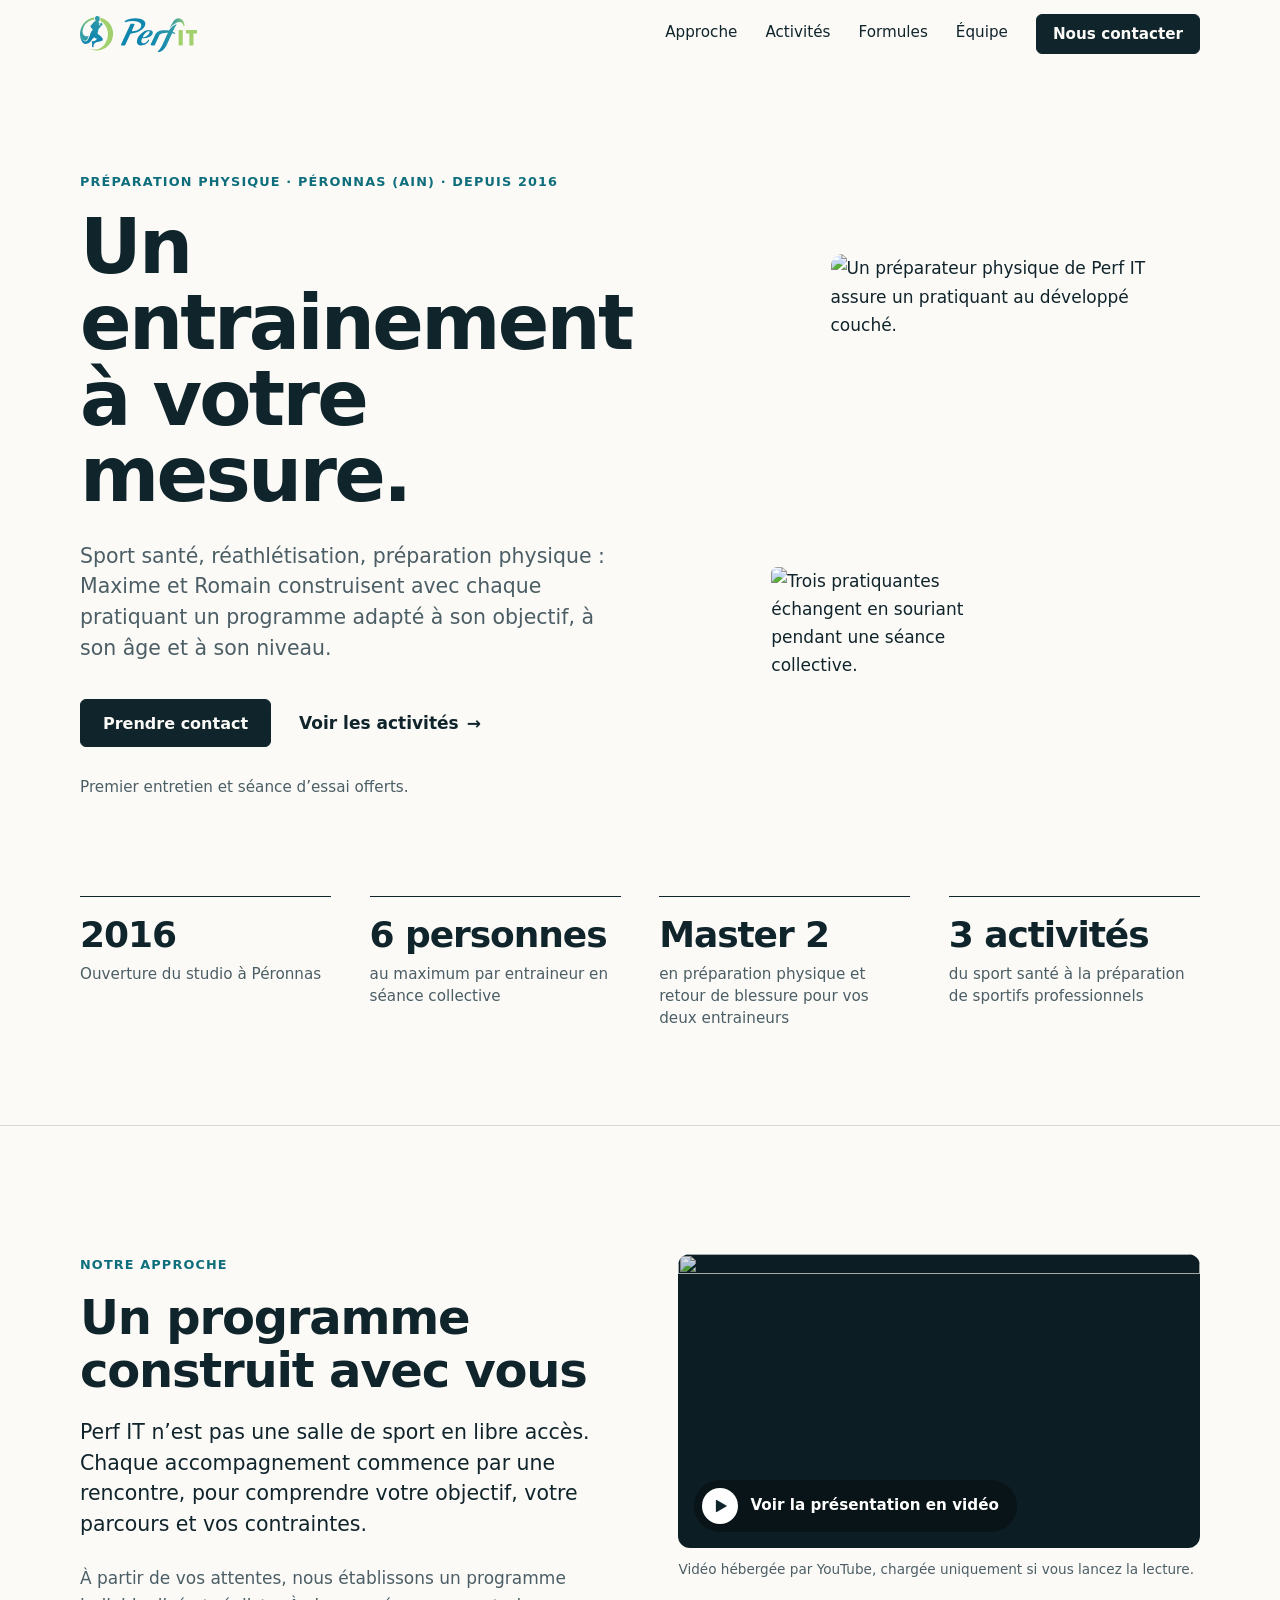
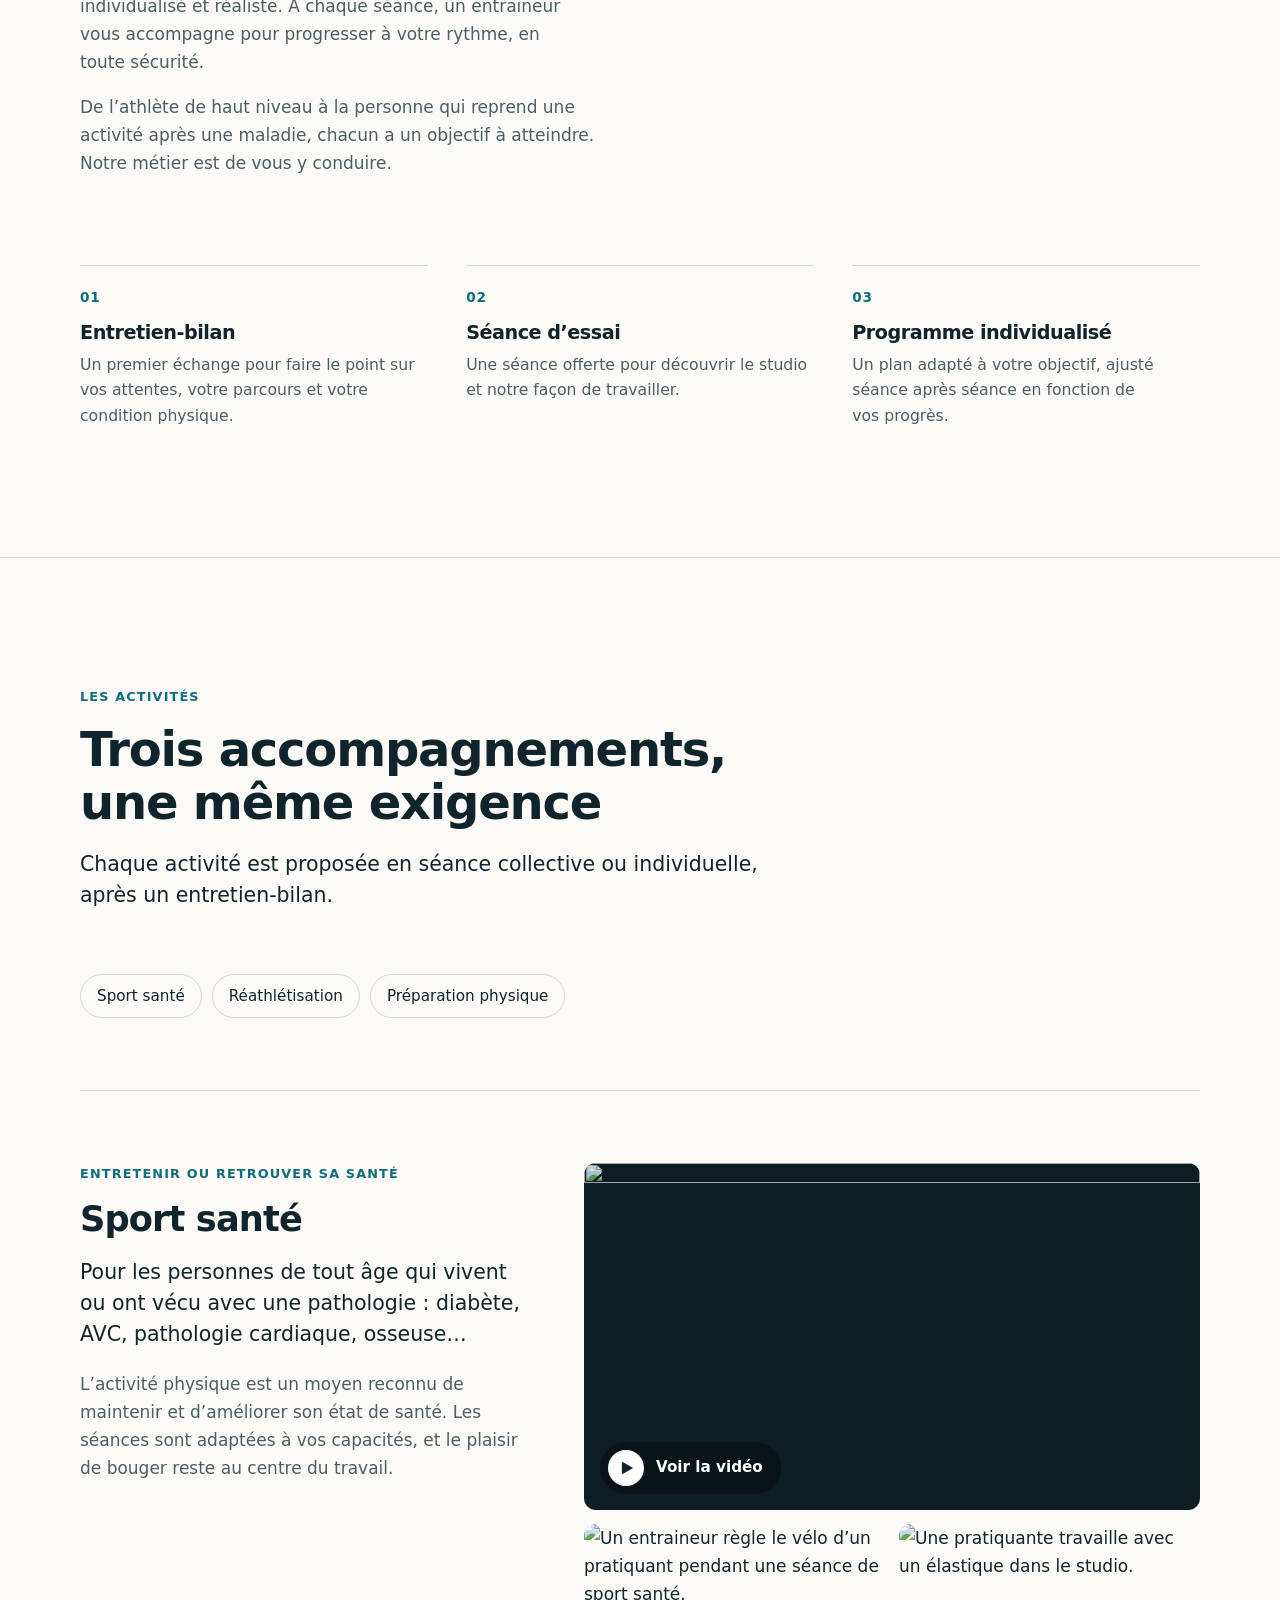
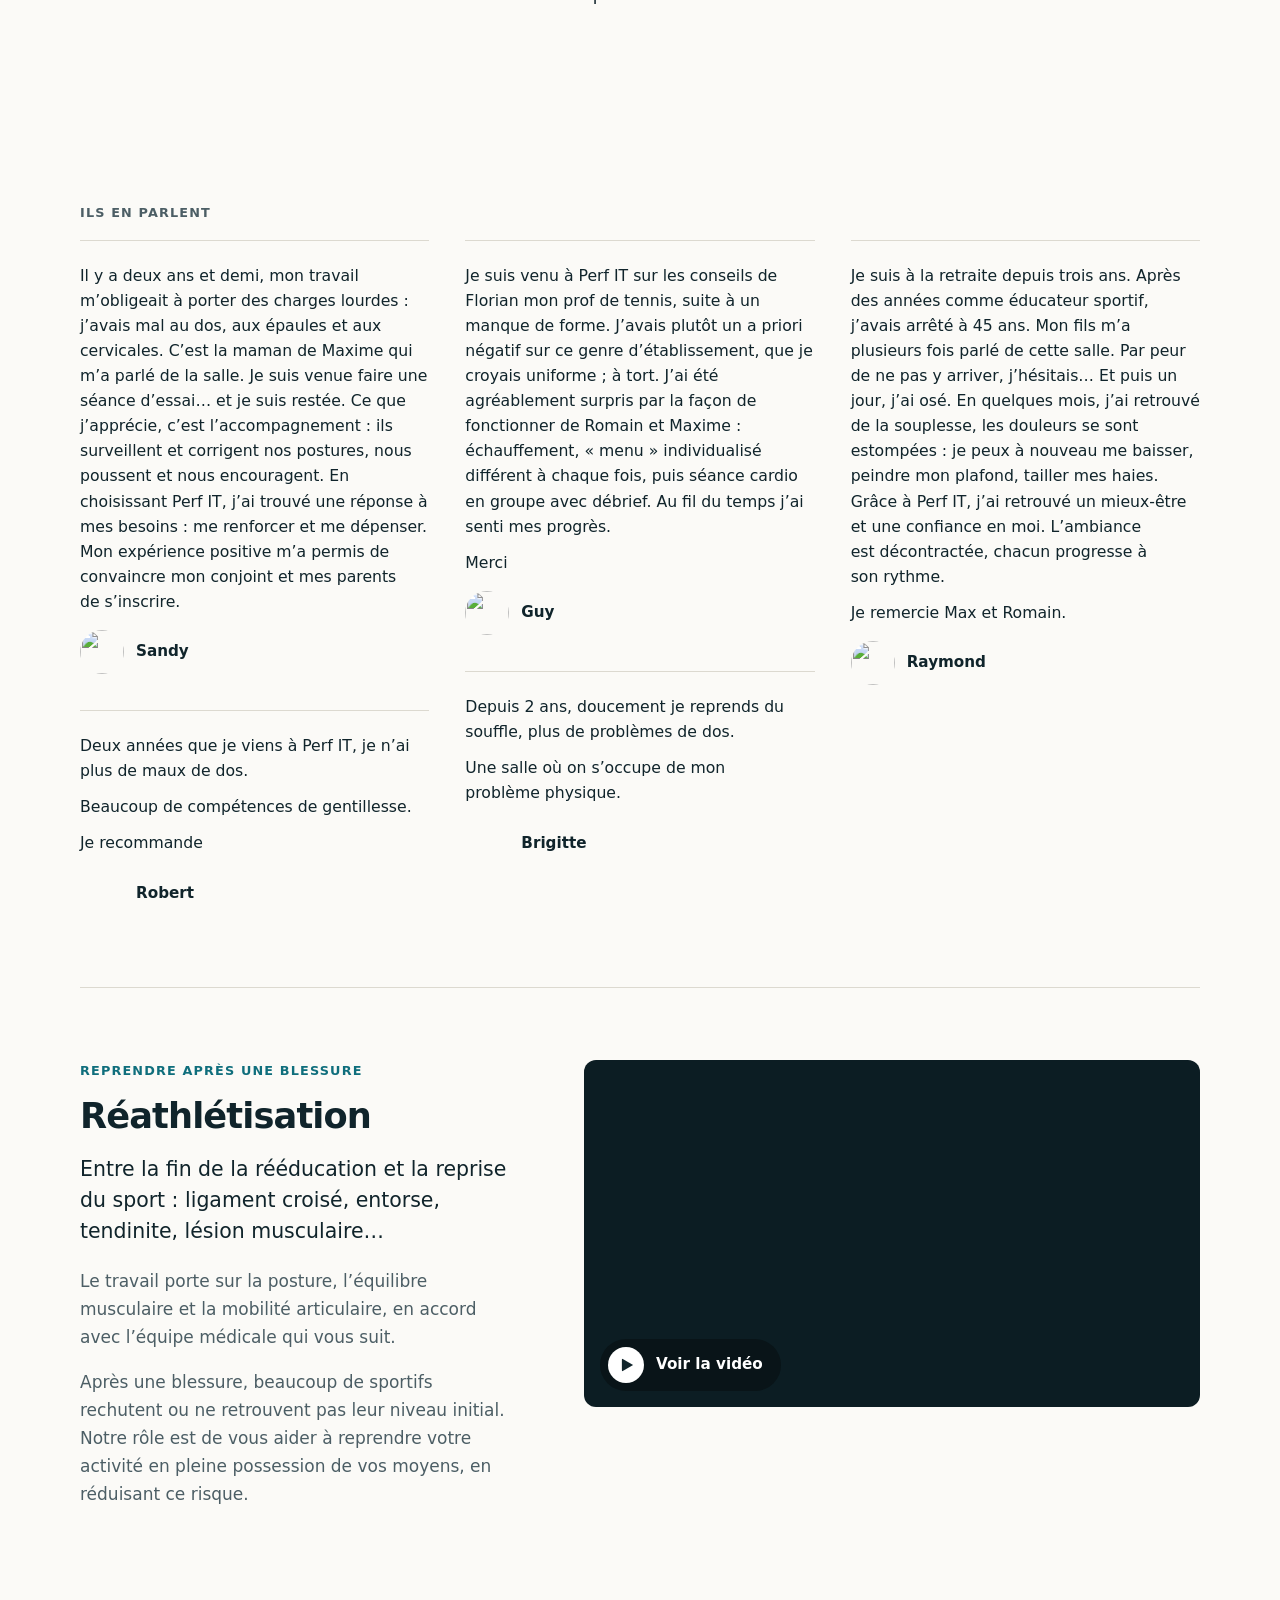
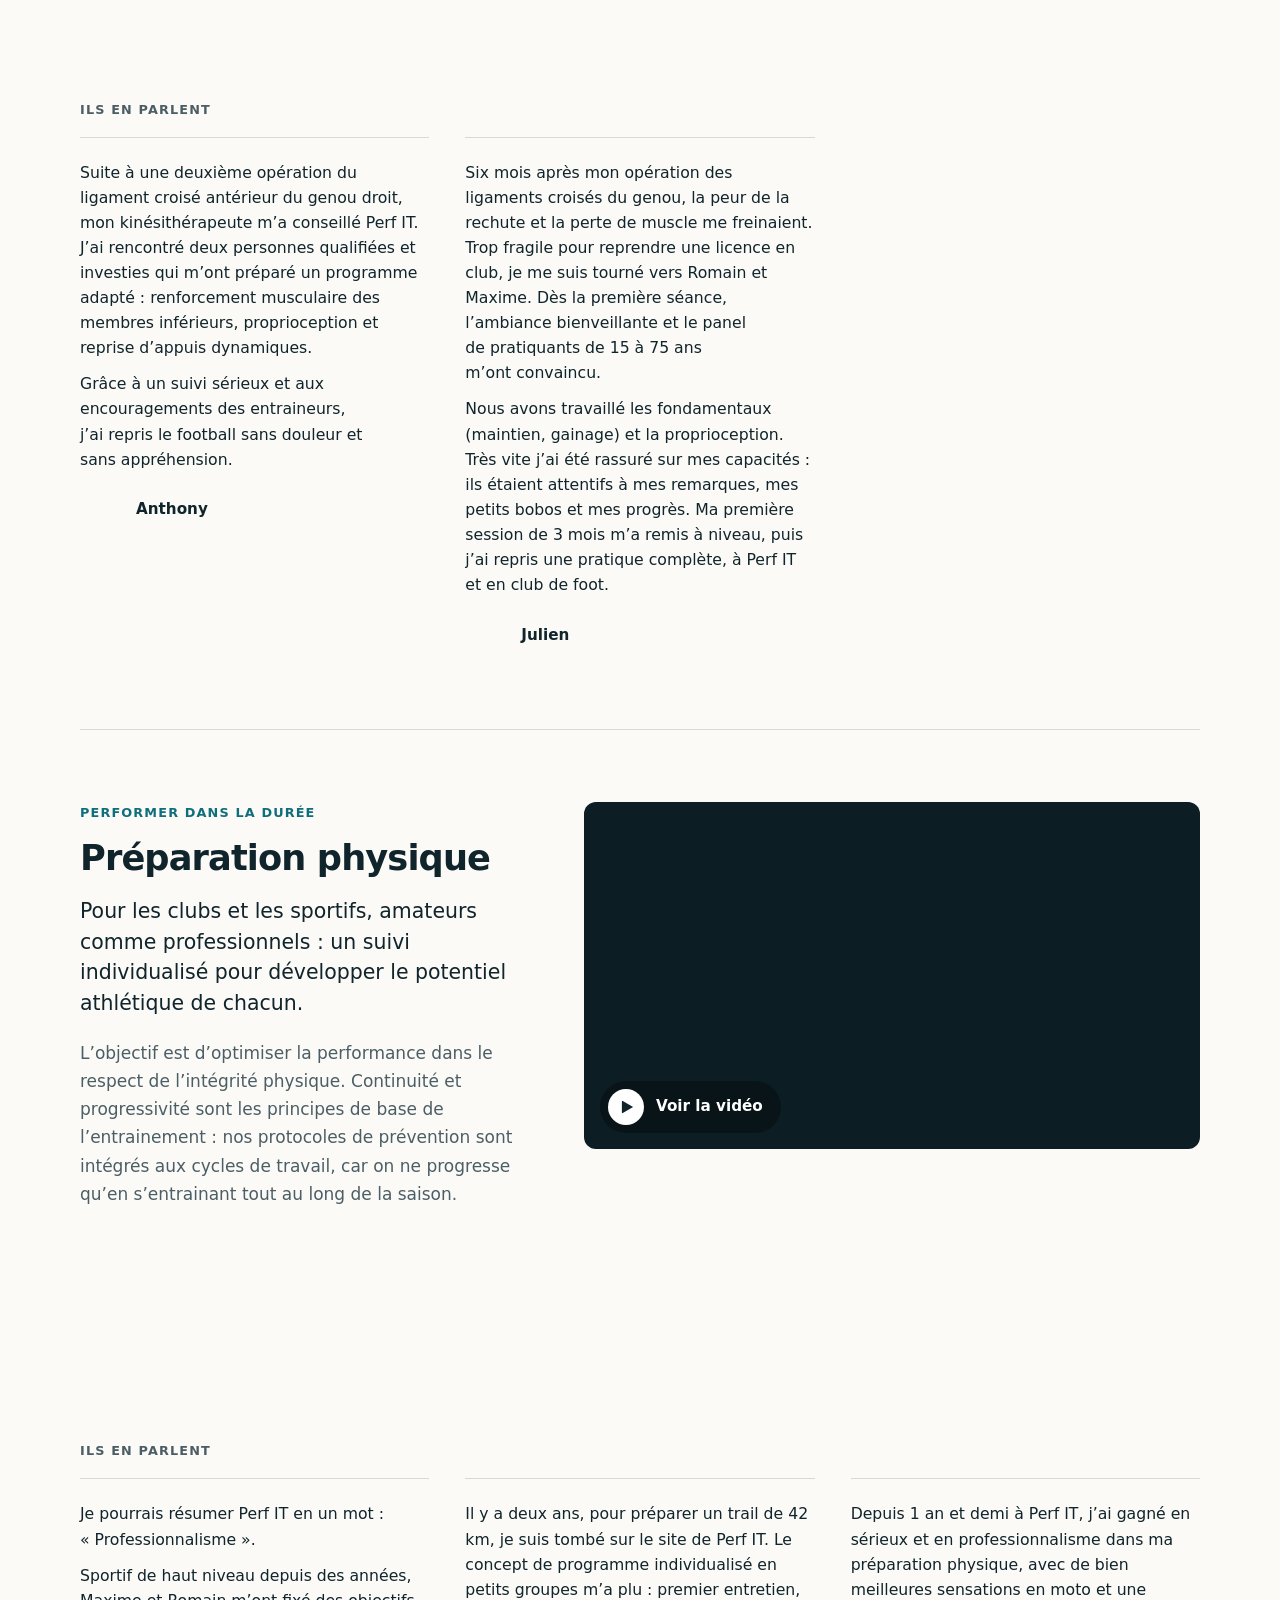
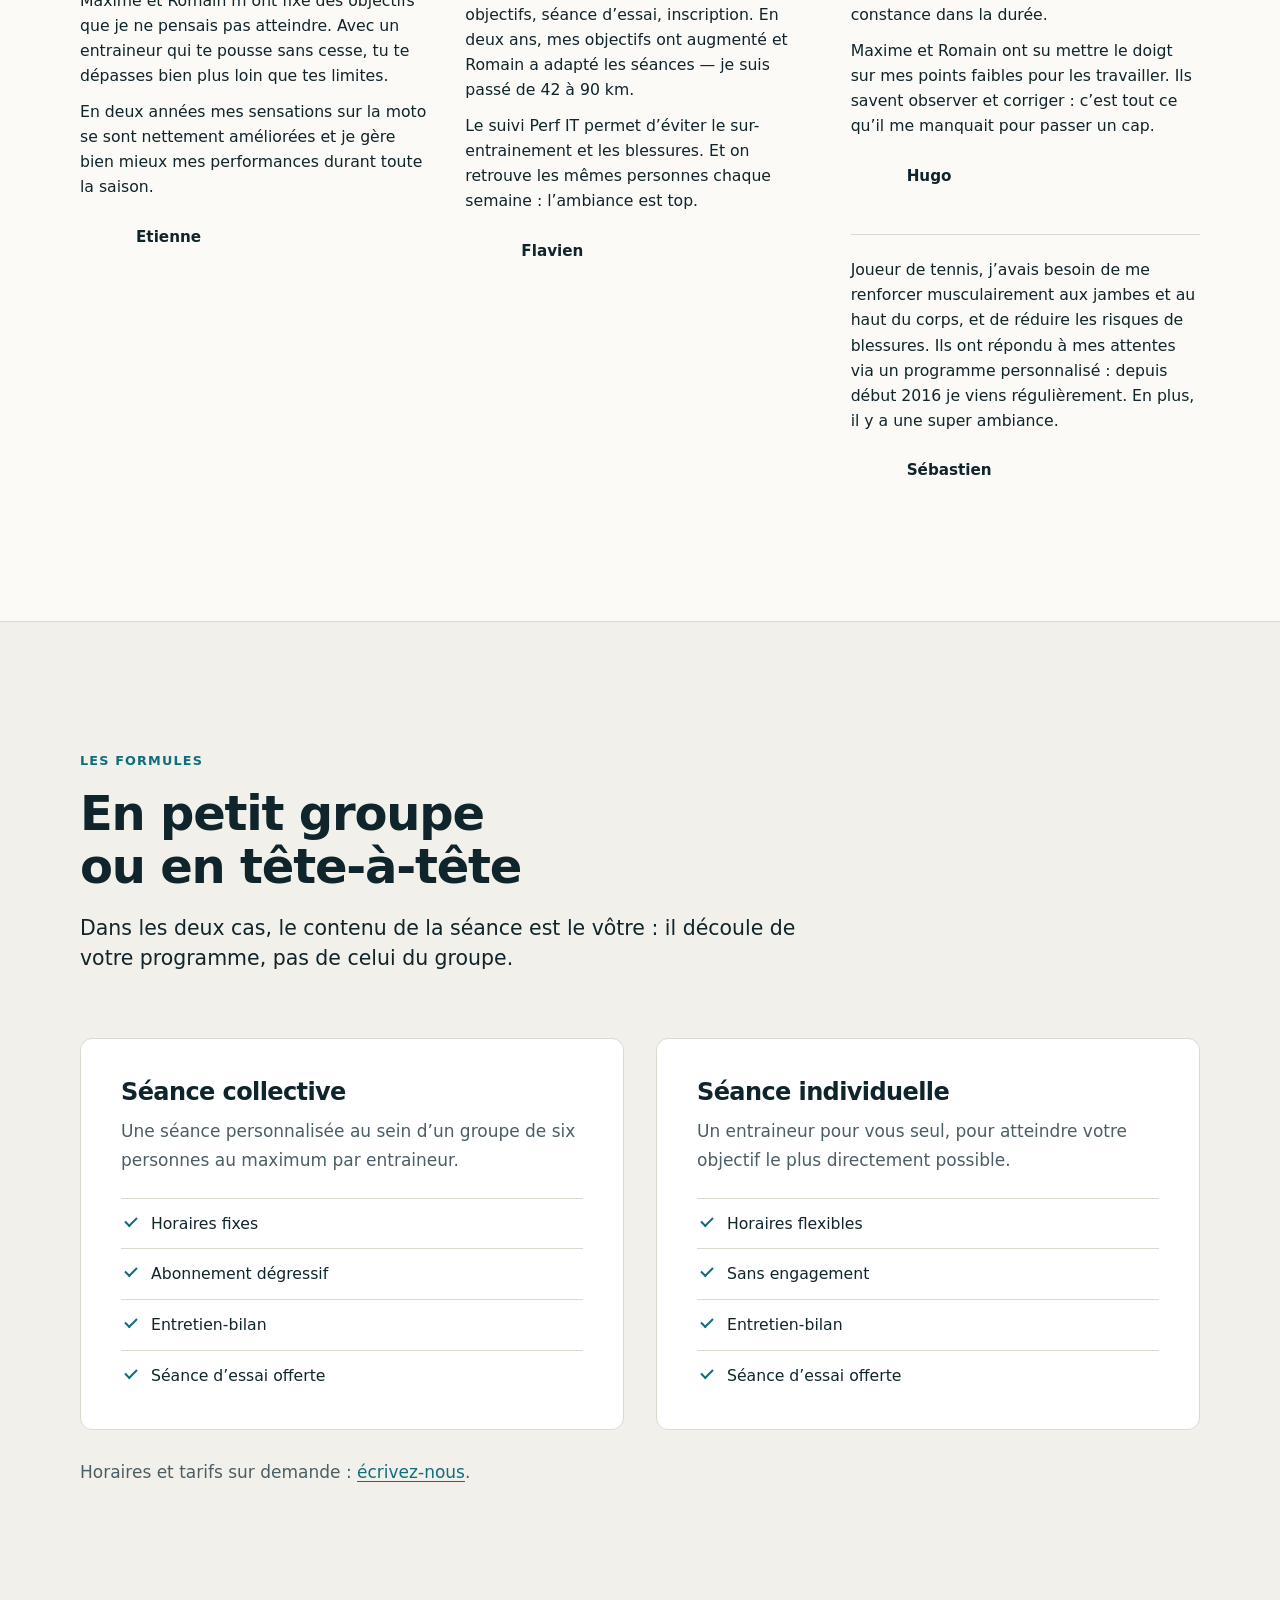
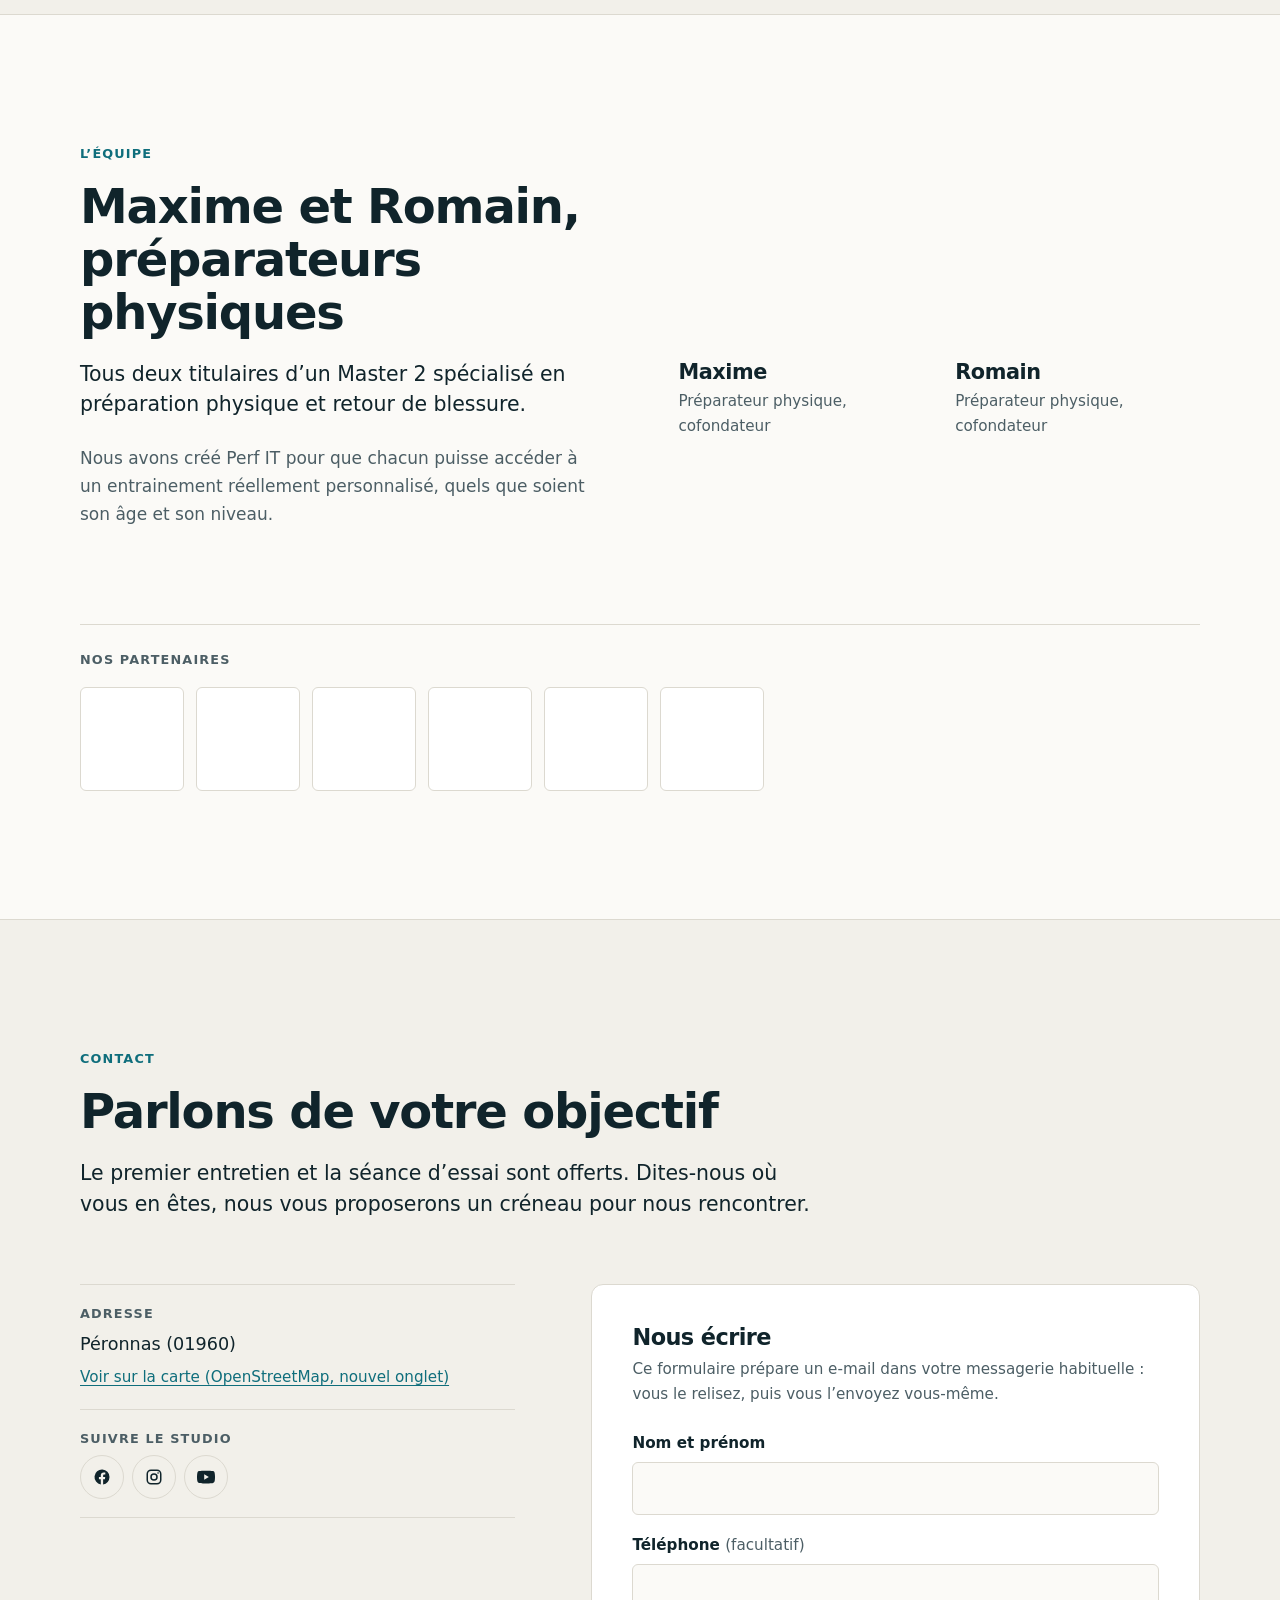
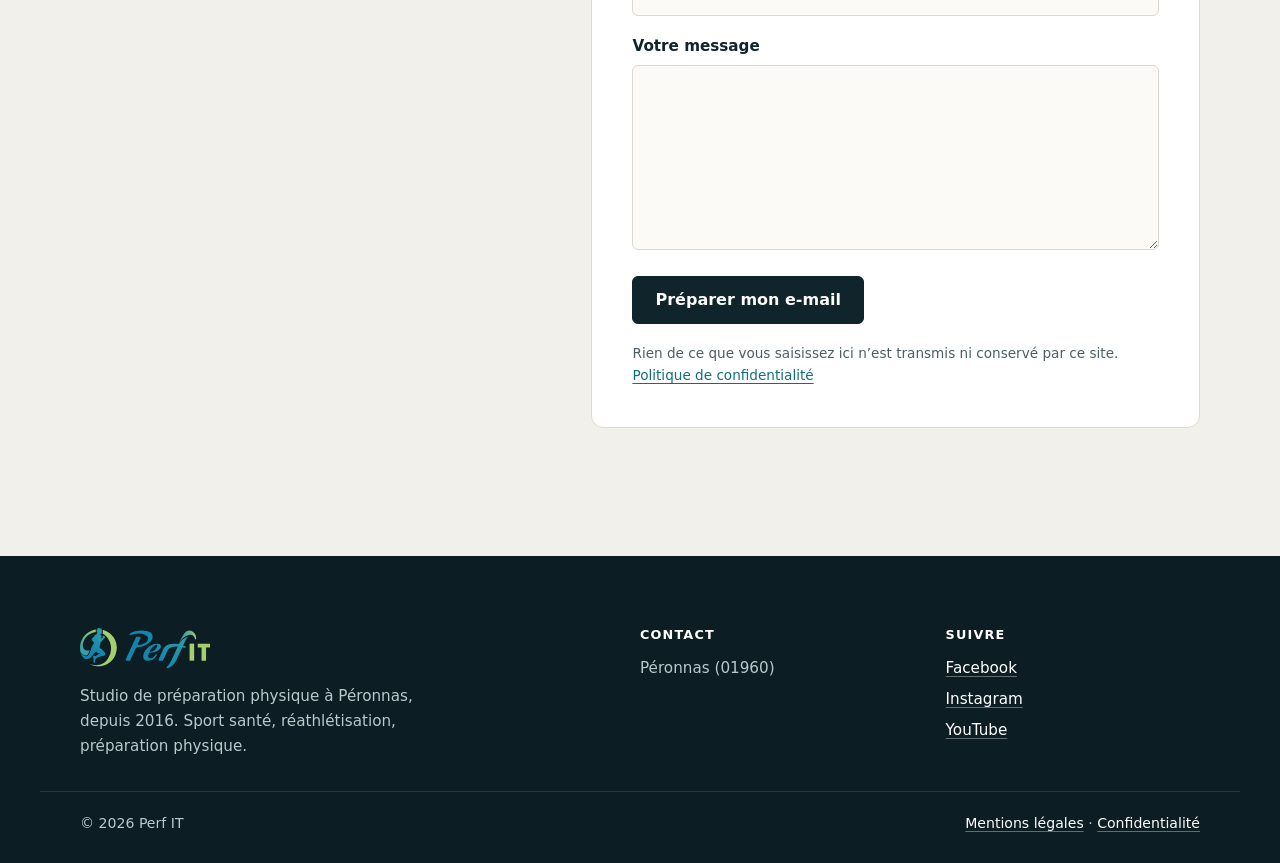
==== commit 251f5a4d: "refonte : design, textes et pages légales pour un site statique - accueil : nouveau parcours (approc" ====
--- a/index.html
+++ b/index.html
@@ -3,21 +3,51 @@
 <head>
 <meta charset="utf-8">
 <meta name="viewport" content="width=device-width, initial-scale=1">
+<meta http-equiv="Content-Security-Policy" content="default-src 'self'; img-src 'self' data:; style-src 'self'; script-src 'self'; font-src 'self'; frame-src https://www.youtube-nocookie.com; object-src 'none'; base-uri 'self'; form-action 'none'">
+<meta name="referrer" content="strict-origin-when-cross-origin">
 <meta name="color-scheme" content="light dark">
-<meta name="theme-color" media="(prefers-color-scheme: light)" content="#ffffff">
-<meta name="theme-color" media="(prefers-color-scheme: dark)" content="#0d181d">
-<title>Perf IT — Préparation physique à Péronnas</title>
-<meta name="description" content="Perf IT — sport adapté à vos objectifs à Péronnas : sport santé, réathlétisation, préparation physique. Séances collectives et individuelles, avec Maxime et Romain.">
+<meta name="theme-color" media="(prefers-color-scheme: light)" content="#fbfaf7">
+<meta name="theme-color" media="(prefers-color-scheme: dark)" content="#0b161a">
+<title>Perf IT — Préparation physique, réathlétisation et sport santé à Péronnas</title>
+<meta name="description" content="Studio de préparation physique à Péronnas (Ain), depuis 2016. Sport santé, réathlétisation, préparation physique : un entrainement individualisé, encadré par deux préparateurs physiques diplômés.">
 <link rel="canonical" href="https://perfitcenter.fr/">
 <link rel="icon" type="image/svg+xml" href="./assets/img/logo.svg">
 <link rel="icon" type="image/png" sizes="32x32" href="./assets/img/favicon-32x32.png">
 <link rel="icon" type="image/png" sizes="16x16" href="./assets/img/favicon-16x16.png">
+<link rel="preload" href="./assets/fonts/instrument-sans-latin-wght-normal.woff2" as="font" type="font/woff2" crossorigin>
 <link rel="stylesheet" href="./assets/css/style.css">
 <meta property="og:site_name" content="Perf IT">
-<meta property="og:title" content="Perf IT — Préparation physique à Péronnas">
-<meta property="og:description" content="Sport adapté à vos objectifs à Péronnas : sport santé, réathlétisation, préparation physique. Séances collectives et individuelles.">
+<meta property="og:locale" content="fr_FR">
 <meta property="og:type" content="website">
 <meta property="og:url" content="https://perfitcenter.fr/">
+<meta property="og:title" content="Perf IT — Préparation physique à Péronnas">
+<meta property="og:description" content="Sport santé, réathlétisation, préparation physique : un entrainement individualisé, encadré par deux préparateurs physiques diplômés. À Péronnas depuis 2016.">
+<meta property="og:image" content="https://perfitcenter.fr/assets/img/pp-2.jpg">
+<meta property="og:image:width" content="800">
+<meta property="og:image:height" content="607">
+<meta name="twitter:card" content="summary_large_image">
+<script type="application/ld+json">
+{
+  "@context": "https://schema.org",
+  "@type": "ExerciseGym",
+  "name": "Perf IT",
+  "description": "Studio de préparation physique : sport santé, réathlétisation et préparation physique, en séances collectives ou individuelles.",
+  "url": "https://perfitcenter.fr/",
+  "image": "https://perfitcenter.fr/assets/img/pp-2.jpg",
+  "foundingDate": "2016",
+  "address": {
+    "@type": "PostalAddress",
+    "postalCode": "01960",
+    "addressLocality": "Péronnas",
+    "addressCountry": "FR"
+  },
+  "sameAs": [
+    "https://www.facebook.com/perfitcenter/",
+    "https://www.instagram.com/perf_it_center/",
+    "https://www.youtube.com/channel/UCl0me_7w0w3nXCcbCgAbEkg"
+  ]
+}
+</script>
 <script src="./assets/js/config.js" defer></script>
 <script src="./assets/js/main.js" defer></script>
 </head>
@@ -25,306 +55,391 @@
 <a class="skip-link" href="#main-content">Aller au contenu principal</a>
 <header class="site-header">
   <div class="header-inner">
-    <a class="brand" href="#top"><img class="logo" src="./assets/img/logo.svg" alt="Perf IT — retour en haut"></a>
-    <button type="button" id="nav-toggle" class="nav-burger" aria-expanded="false" aria-controls="main-nav" aria-label="Ouvrir le menu"><span></span><span></span><span></span></button>
+    <a class="brand" href="#top" aria-label="Perf IT — haut de page"><img src="./assets/img/logo.svg" alt="Perf IT" width="117" height="36"></a>
+    <button type="button" id="nav-toggle" class="nav-burger" aria-expanded="false" aria-controls="main-nav" aria-label="Ouvrir le menu"><span class="bars"></span></button>
     <nav class="main-nav" id="main-nav" aria-label="Navigation principale">
       <ul>
-        <li><a href="#top">Accueil</a></li>
-        <li><a href="#concept">Concept</a></li>
+        <li><a href="#concept">Approche</a></li>
         <li><a href="#activites">Activités</a></li>
-        <li><a href="#contact">Contact</a></li>
+        <li><a href="#formules">Formules</a></li>
+        <li><a href="#equipe">Équipe</a></li>
       </ul>
-      <ul class="socials">
-        <li><a href="https://www.facebook.com/perfitcenter/" target="_blank" rel="noopener" aria-label="Facebook"><svg viewBox="0 0 24 24"><path d="M22 12a10 10 0 1 0-11.6 9.9v-7H7.9V12h2.5V9.8c0-2.5 1.5-3.9 3.8-3.9 1.1 0 2.2.2 2.2.2v2.5h-1.3c-1.2 0-1.6.8-1.6 1.6V12h2.8l-.4 2.9h-2.4v7A10 10 0 0 0 22 12z"/></svg></a></li>
-        <li><a href="https://www.instagram.com/perf_it_center/" target="_blank" rel="noopener" aria-label="Instagram"><svg viewBox="0 0 24 24"><path d="M12 2.2c3.2 0 3.6 0 4.9.1 1.2.1 1.8.2 2.2.4.6.2 1 .5 1.4.9.4.4.7.8.9 1.4.2.4.4 1 .4 2.2.1 1.3.1 1.7.1 4.9s0 3.6-.1 4.9c-.1 1.2-.2 1.8-.4 2.2-.2.6-.5 1-.9 1.4-.4.4-.8.7-1.4.9-.4.2-1 .4-2.2.4-1.3.1-1.7.1-4.9.1s-3.6 0-4.9-.1c-1.2-.1-1.8-.2-2.2-.4-.6-.2-1-.5-1.4-.9-.4-.4-.7-.8-.9-1.4-.2-.4-.4-1-.4-2.2C2.2 15.6 2.2 15.2 2.2 12s0-3.6.1-4.9c.1-1.2.2-1.8.4-2.2.2-.6.5-1 .9-1.4.4-.4.8-.7 1.4-.9.4-.2 1-.4 2.2-.4C8.4 2.2 8.8 2.2 12 2.2zm0 1.8c-3.1 0-3.5 0-4.8.1-1.1.1-1.5.2-1.9.3-.5.2-.8.4-1.1.7-.3.3-.5.6-.7 1.1-.1.4-.3.8-.3 1.9-.1 1.3-.1 1.7-.1 4.8s0 3.5.1 4.8c.1 1.1.2 1.5.3 1.9.2.5.4.8.7 1.1.3.3.6.5 1.1.7.4.1.8.3 1.9.3 1.3.1 1.7.1 4.8.1s3.5 0 4.8-.1c1.1-.1 1.5-.2 1.9-.3.5-.2.8-.4 1.1-.7.3-.3.5-.6.7-1.1.1-.4.3-.8.3-1.9.1-1.3.1-1.7.1-4.8s0-3.5-.1-4.8c-.1-1.1-.2-1.5-.3-1.9-.2-.5-.4-.8-.7-1.1-.3-.3-.6-.5-1.1-.7-.4-.1-.8-.3-1.9-.3-1.3-.1-1.7-.1-4.8-.1zm0 3a5 5 0 1 1 0 10 5 5 0 0 1 0-10zm0 8.2a3.2 3.2 0 1 0 0-6.4 3.2 3.2 0 0 0 0 6.4zm5.2-9.6a1.2 1.2 0 1 1 0 2.4 1.2 1.2 0 0 1 0-2.4z"/></svg></a></li>
-        <li><a href="https://www.youtube.com/channel/UCl0me_7w0w3nXCcbCgAbEkg" target="_blank" rel="noopener" aria-label="YouTube"><svg viewBox="0 0 24 24"><path d="M23.5 6.2a3 3 0 0 0-2.1-2.1C19.5 3.5 12 3.5 12 3.5s-7.5 0-9.4.6A3 3 0 0 0 .5 6.2 31 31 0 0 0 0 12a31 31 0 0 0 .5 5.8 3 3 0 0 0 2.1 2.1c1.9.6 9.4.6 9.4.6s7.5 0 9.4-.6a3 3 0 0 0 2.1-2.1A31 31 0 0 0 24 12a31 31 0 0 0-.5-5.8zM9.6 15.6V8.4L15.8 12z"/></svg></a></li>
+      <a class="btn small" href="#contact">Nous contacter</a>
+    </nav>
+  </div>
+</header>
+
+<main id="main-content" tabindex="-1">
+
+<section class="hero" id="top">
+  <div class="container">
+    <div class="hero-grid">
+      <div>
+        <p class="eyebrow">Préparation physique · Péronnas (Ain) · Depuis 2016</p>
+        <h1>Un entrainement à votre mesure.</h1>
+        <p class="lead">Sport santé, réathlétisation, préparation physique&nbsp;: Maxime et Romain construisent avec chaque pratiquant un programme adapté à son objectif, à son âge et à son niveau.</p>
+        <div class="hero-actions">
+          <a class="btn" href="#contact">Prendre contact</a>
+          <a class="link-arrow" href="#activites">Voir les activités</a>
+        </div>
+        <p class="hero-note">Premier entretien et séance d’essai offerts.</p>
+      </div>
+      <div class="hero-media">
+        <img class="hero-img-main" src="./assets/img/pp-2.webp" alt="Un préparateur physique de Perf IT assure un pratiquant au développé couché." width="800" height="607" fetchpriority="high">
+        <img class="hero-img-side" src="./assets/img/ss-2.webp" alt="Trois pratiquantes échangent en souriant pendant une séance collective." width="800" height="607">
+      </div>
+    </div>
+
+    <dl class="facts">
+      <div><dt>2016</dt><dd>Ouverture du studio à Péronnas</dd></div>
+      <div><dt>6 personnes</dt><dd>au maximum par entraineur en séance collective</dd></div>
+      <div><dt>Master 2</dt><dd>en préparation physique et retour de blessure pour vos deux entraineurs</dd></div>
+      <div><dt>3 activités</dt><dd>du sport santé à la préparation de sportifs professionnels</dd></div>
+    </dl>
+  </div>
+</section>
+
+<section class="section" id="concept" data-spy>
+  <div class="container">
+    <div class="split">
+      <div class="prose">
+        <p class="eyebrow">Notre approche</p>
+        <div class="section-head">
+          <h2>Un programme construit avec vous</h2>
+          <p class="lead">Perf IT n’est pas une salle de sport en libre accès. Chaque accompagnement commence par une rencontre, pour comprendre votre objectif, votre parcours et vos contraintes.</p>
+        </div>
+        <p>À partir de vos attentes, nous établissons un programme individualisé et réaliste. À chaque séance, un entraineur vous accompagne pour progresser à votre rythme, en toute sécurité.</p>
+        <p>De l’athlète de haut niveau à la personne qui reprend une activité après une maladie, chacun a un objectif à atteindre. Notre métier est de vous y conduire.</p>
+      </div>
+      <figure class="video">
+        <button type="button" class="video-poster" data-video="05JRMwKV2Ks" data-video-title="Présentation de Perf IT">
+          <img src="./assets/img/bg-video-concept.webp" alt="" width="1200" height="487" loading="lazy" decoding="async">
+          <span class="play"><svg viewBox="0 0 16 16" aria-hidden="true"><path d="M2 1v14l12-7z"/></svg>Voir la présentation en vidéo</span>
+        </button>
+        <figcaption>Vidéo hébergée par YouTube, chargée uniquement si vous lancez la lecture.</figcaption>
+      </figure>
+    </div>
+
+    <ol class="steps">
+      <li>
+        <h3>Entretien-bilan</h3>
+        <p>Un premier échange pour faire le point sur vos attentes, votre parcours et votre condition physique.</p>
+      </li>
+      <li>
+        <h3>Séance d’essai</h3>
+        <p>Une séance offerte pour découvrir le studio et notre façon de travailler.</p>
+      </li>
+      <li>
+        <h3>Programme individualisé</h3>
+        <p>Un plan adapté à votre objectif, ajusté séance après séance en fonction de vos progrès.</p>
+      </li>
+    </ol>
+  </div>
+</section>
+
+<section class="section" id="activites" data-spy>
+  <div class="container">
+    <div class="section-head">
+      <p class="eyebrow">Les activités</p>
+      <h2>Trois accompagnements, une même exigence</h2>
+      <p class="lead">Chaque activité est proposée en séance collective ou individuelle, après un entretien-bilan.</p>
+    </div>
+    <ul class="jump" aria-label="Accès direct aux activités">
+      <li><a href="#sport-sante">Sport santé</a></li>
+      <li><a href="#reathletisation">Réathlétisation</a></li>
+      <li><a href="#preparation-physique">Préparation physique</a></li>
+    </ul>
+
+    <article class="activity" id="sport-sante">
+      <div class="activity-head">
+        <div class="activity-text">
+          <p class="eyebrow">Entretenir ou retrouver sa santé</p>
+          <h3>Sport santé</h3>
+          <p class="lead">Pour les personnes de tout âge qui vivent ou ont vécu avec une pathologie&nbsp;: diabète, AVC, pathologie cardiaque, osseuse…</p>
+          <p>L’activité physique est un moyen reconnu de maintenir et d’améliorer son état de santé. Les séances sont adaptées à vos capacités, et le plaisir de bouger reste au centre du travail.</p>
+        </div>
+        <div class="activity-media">
+          <figure class="video">
+            <button type="button" class="video-poster" data-video="Zj4xbR-67Oo" data-video-title="Le sport santé chez Perf IT">
+              <img src="./assets/img/bg-video-ss.webp" alt="" width="1200" height="487" loading="lazy" decoding="async">
+              <span class="play"><svg viewBox="0 0 16 16" aria-hidden="true"><path d="M2 1v14l12-7z"/></svg>Voir la vidéo</span>
+            </button>
+          </figure>
+          <div class="pair">
+            <img src="./assets/img/ss-1.webp" alt="Un entraineur règle le vélo d’un pratiquant pendant une séance de sport santé." width="800" height="607" loading="lazy" decoding="async">
+            <img src="./assets/img/ss-3.webp" alt="Une pratiquante travaille avec un élastique dans le studio." width="800" height="607" loading="lazy" decoding="async">
+          </div>
+        </div>
+      </div>
+      <h4 class="quotes-title">Ils en parlent</h4>
+      <div class="quotes">
+        <figure class="quote">
+          <blockquote><p>Il y a deux ans et demi, mon travail m’obligeait à porter des charges lourdes&nbsp;: j’avais mal au dos, aux épaules et aux cervicales. C’est la maman de Maxime qui m’a parlé de la salle. Je suis venue faire une séance d’essai… et je suis restée. Ce que j’apprécie, c’est l’accompagnement&nbsp;: ils surveillent et corrigent nos postures, nous poussent et nous encouragent. En choisissant Perf IT, j’ai trouvé une réponse à mes besoins&nbsp;: me renforcer et me dépenser. Mon expérience positive m’a permis de convaincre mon conjoint et mes parents de s’inscrire.</p></blockquote>
+          <figcaption><img src="./assets/img/t-sandy.webp" alt="" width="400" height="400" loading="lazy" decoding="async">Sandy</figcaption>
+        </figure>
+        <figure class="quote">
+          <blockquote><p>Deux années que je viens à Perf IT, je n’ai plus de maux de dos.</p><p>Beaucoup de compétences de gentillesse.</p><p>Je recommande</p></blockquote>
+          <figcaption><img src="./assets/img/t-robert.webp" alt="" width="400" height="333" loading="lazy" decoding="async">Robert</figcaption>
+        </figure>
+        <figure class="quote">
+          <blockquote><p>Je suis venu à Perf IT sur les conseils de Florian mon prof de tennis, suite à un manque de forme. J’avais plutôt un a priori négatif sur ce genre d’établissement, que je croyais uniforme&nbsp;; à tort. J’ai été agréablement surpris par la façon de fonctionner de Romain et Maxime&nbsp;: échauffement, «&nbsp;menu&nbsp;» individualisé différent à chaque fois, puis séance cardio en groupe avec débrief. Au fil du temps j’ai senti mes progrès.</p><p>Merci</p></blockquote>
+          <figcaption><img src="./assets/img/t-guy.webp" alt="" width="341" height="397" loading="lazy" decoding="async">Guy</figcaption>
+        </figure>
+        <figure class="quote">
+          <blockquote><p>Depuis 2 ans, doucement je reprends du souffle, plus de problèmes de dos.</p><p>Une salle où on s’occupe de mon problème physique.</p></blockquote>
+          <figcaption><img src="./assets/img/t-brigitte2.webp" alt="" width="400" height="424" loading="lazy" decoding="async">Brigitte</figcaption>
+        </figure>
+        <figure class="quote">
+          <blockquote><p>Je suis à la retraite depuis trois ans. Après des années comme éducateur sportif, j’avais arrêté à 45 ans. Mon fils m’a plusieurs fois parlé de cette salle. Par peur de ne pas y arriver, j’hésitais… Et puis un jour, j’ai osé. En quelques mois, j’ai retrouvé de la souplesse, les douleurs se sont estompées&nbsp;: je peux à nouveau me baisser, peindre mon plafond, tailler mes haies. Grâce à Perf IT, j’ai retrouvé un mieux-être et une confiance en moi. L’ambiance est décontractée, chacun progresse à son rythme.</p><p>Je remercie Max et Romain.</p></blockquote>
+          <figcaption><img src="./assets/img/circuit-cardio.webp" alt="" width="400" height="400" loading="lazy" decoding="async">Raymond</figcaption>
+        </figure>
+      </div>
+    </article>
+
+    <article class="activity" id="reathletisation">
+      <div class="activity-head">
+        <div class="activity-text">
+          <p class="eyebrow">Reprendre après une blessure</p>
+          <h3>Réathlétisation</h3>
+          <p class="lead">Entre la fin de la rééducation et la reprise du sport&nbsp;: ligament croisé, entorse, tendinite, lésion musculaire…</p>
+          <p>Le travail porte sur la posture, l’équilibre musculaire et la mobilité articulaire, en accord avec l’équipe médicale qui vous suit.</p>
+          <p>Après une blessure, beaucoup de sportifs rechutent ou ne retrouvent pas leur niveau initial. Notre rôle est de vous aider à reprendre votre activité en pleine possession de vos moyens, en réduisant ce risque.</p>
+        </div>
+        <div class="activity-media">
+          <figure class="video">
+            <button type="button" class="video-poster" data-video="V0eNJc_qLqQ" data-video-title="La réathlétisation chez Perf IT">
+              <img src="./assets/img/bg-video-reath.webp" alt="" width="1200" height="487" loading="lazy" decoding="async">
+              <span class="play"><svg viewBox="0 0 16 16" aria-hidden="true"><path d="M2 1v14l12-7z"/></svg>Voir la vidéo</span>
+            </button>
+          </figure>
+          <div class="pair">
+            <img src="./assets/img/reath.webp" alt="Un entraineur accompagne un exercice de gainage au sol." width="800" height="678" loading="lazy" decoding="async">
+            <img src="./assets/img/cours-reathletisation.webp" alt="Un entraineur observe de près les appuis d’un pratiquant." width="800" height="511" loading="lazy" decoding="async">
+          </div>
+        </div>
+      </div>
+      <h4 class="quotes-title">Ils en parlent</h4>
+      <div class="quotes">
+        <figure class="quote">
+          <blockquote><p>Suite à une deuxième opération du ligament croisé antérieur du genou droit, mon kinésithérapeute m’a conseillé Perf IT. J’ai rencontré deux personnes qualifiées et investies qui m’ont préparé un programme adapté&nbsp;: renforcement musculaire des membres inférieurs, proprioception et reprise d’appuis dynamiques.</p><p>Grâce à un suivi sérieux et aux encouragements des entraineurs, j’ai repris le football sans douleur et sans appréhension.</p></blockquote>
+          <figcaption><img src="./assets/img/t-anthony.webp" alt="" width="280" height="344" loading="lazy" decoding="async">Anthony</figcaption>
+        </figure>
+        <figure class="quote">
+          <blockquote><p>Six mois après mon opération des ligaments croisés du genou, la peur de la rechute et la perte de muscle me freinaient. Trop fragile pour reprendre une licence en club, je me suis tourné vers Romain et Maxime. Dès la première séance, l’ambiance bienveillante et le panel de pratiquants de 15 à 75 ans m’ont convaincu.</p><p>Nous avons travaillé les fondamentaux (maintien, gainage) et la proprioception. Très vite j’ai été rassuré sur mes capacités&nbsp;: ils étaient attentifs à mes remarques, mes petits bobos et mes progrès. Ma première session de 3 mois m’a remis à niveau, puis j’ai repris une pratique complète, à Perf IT et en club de foot.</p></blockquote>
+          <figcaption><img src="./assets/img/t-julien.webp" alt="" width="400" height="533" loading="lazy" decoding="async">Julien</figcaption>
+        </figure>
+      </div>
+    </article>
+
+    <article class="activity" id="preparation-physique">
+      <div class="activity-head">
+        <div class="activity-text">
+          <p class="eyebrow">Performer dans la durée</p>
+          <h3>Préparation physique</h3>
+          <p class="lead">Pour les clubs et les sportifs, amateurs comme professionnels&nbsp;: un suivi individualisé pour développer le potentiel athlétique de chacun.</p>
+          <p>L’objectif est d’optimiser la performance dans le respect de l’intégrité physique. Continuité et progressivité sont les principes de base de l’entrainement&nbsp;: nos protocoles de prévention sont intégrés aux cycles de travail, car on ne progresse qu’en s’entrainant tout au long de la saison.</p>
+        </div>
+        <div class="activity-media">
+          <figure class="video">
+            <button type="button" class="video-poster" data-video="8a4gdwTSlYs" data-video-title="La préparation physique chez Perf IT">
+              <img src="./assets/img/cours-prep-physique.webp" alt="" width="800" height="511" loading="lazy" decoding="async">
+              <span class="play"><svg viewBox="0 0 16 16" aria-hidden="true"><path d="M2 1v14l12-7z"/></svg>Voir la vidéo</span>
+            </button>
+          </figure>
+          <div class="pair">
+            <img src="./assets/img/pp-1.webp" alt="Un entraineur corrige la position d’un pratiquant sur un ballon de gym." width="800" height="607" loading="lazy" decoding="async">
+            <img src="./assets/img/objectifs.webp" alt="Un entraineur prend des notes pendant un test d’effort sur vélo." width="600" height="400" loading="lazy" decoding="async">
+          </div>
+        </div>
+      </div>
+      <h4 class="quotes-title">Ils en parlent</h4>
+      <div class="quotes">
+        <figure class="quote">
+          <blockquote><p>Je pourrais résumer Perf IT en un mot&nbsp;: «&nbsp;Professionnalisme&nbsp;».</p><p>Sportif de haut niveau depuis des années, Maxime et Romain m’ont fixé des objectifs que je ne pensais pas atteindre. Avec un entraineur qui te pousse sans cesse, tu te dépasses bien plus loin que tes limites.</p><p>En deux années mes sensations sur la moto se sont nettement améliorées et je gère bien mieux mes performances durant toute la saison.</p></blockquote>
+          <figcaption><img src="./assets/img/t-etienne.webp" alt="" width="400" height="400" loading="lazy" decoding="async">Etienne</figcaption>
+        </figure>
+        <figure class="quote">
+          <blockquote><p>Il y a deux ans, pour préparer un trail de 42 km, je suis tombé sur le site de Perf IT. Le concept de programme individualisé en petits groupes m’a plu&nbsp;: premier entretien, objectifs, séance d’essai, inscription. En deux ans, mes objectifs ont augmenté et Romain a adapté les séances — je suis passé de 42 à 90 km.</p><p>Le suivi Perf IT permet d’éviter le sur-entrainement et les blessures. Et on retrouve les mêmes personnes chaque semaine&nbsp;: l’ambiance est top.</p></blockquote>
+          <figcaption><img src="./assets/img/t-flavien.webp" alt="" width="400" height="400" loading="lazy" decoding="async">Flavien</figcaption>
+        </figure>
+        <figure class="quote">
+          <blockquote><p>Depuis 1 an et demi à Perf IT, j’ai gagné en sérieux et en professionnalisme dans ma préparation physique, avec de bien meilleures sensations en moto et une constance dans la durée.</p><p>Maxime et Romain ont su mettre le doigt sur mes points faibles pour les travailler. Ils savent observer et corriger&nbsp;: c’est tout ce qu’il me manquait pour passer un cap.</p></blockquote>
+          <figcaption><img src="./assets/img/t-hugo.webp" alt="" width="400" height="378" loading="lazy" decoding="async">Hugo</figcaption>
+        </figure>
+        <figure class="quote">
+          <blockquote><p>Joueur de tennis, j’avais besoin de me renforcer musculairement aux jambes et au haut du corps, et de réduire les risques de blessures. Ils ont répondu à mes attentes via un programme personnalisé&nbsp;: depuis début 2016 je viens régulièrement. En plus, il y a une super ambiance.</p></blockquote>
+          <figcaption><img src="./assets/img/mg3723.webp" alt="" width="400" height="400" loading="lazy" decoding="async">Sébastien</figcaption>
+        </figure>
+      </div>
+    </article>
+  </div>
+</section>
+
+<section class="section alt" id="formules" data-spy>
+  <div class="container">
+    <div class="section-head">
+      <p class="eyebrow">Les formules</p>
+      <h2>En petit groupe ou en tête-à-tête</h2>
+      <p class="lead">Dans les deux cas, le contenu de la séance est le vôtre&nbsp;: il découle de votre programme, pas de celui du groupe.</p>
+    </div>
+    <div class="formats">
+      <div class="format">
+        <h3>Séance collective</h3>
+        <p>Une séance personnalisée au sein d’un groupe de six personnes au maximum par entraineur.</p>
+        <ul class="checks">
+          <li>Horaires fixes</li>
+          <li>Abonnement dégressif</li>
+          <li>Entretien-bilan</li>
+          <li>Séance d’essai offerte</li>
+        </ul>
+      </div>
+      <div class="format">
+        <h3>Séance individuelle</h3>
+        <p>Un entraineur pour vous seul, pour atteindre votre objectif le plus directement possible.</p>
+        <ul class="checks">
+          <li>Horaires flexibles</li>
+          <li>Sans engagement</li>
+          <li>Entretien-bilan</li>
+          <li>Séance d’essai offerte</li>
+        </ul>
+      </div>
+    </div>
+    <p class="formats-note">Horaires et tarifs sur demande&nbsp;: <a href="#contact">écrivez-nous</a>.</p>
+  </div>
+</section>
+
+<section class="section" id="equipe" data-spy>
+  <div class="container">
+    <div class="split">
+      <div class="prose">
+        <p class="eyebrow">L’équipe</p>
+        <div class="section-head">
+          <h2>Maxime et Romain, préparateurs physiques</h2>
+          <p class="lead">Tous deux titulaires d’un Master 2 spécialisé en préparation physique et retour de blessure.</p>
+        </div>
+        <p>Nous avons créé Perf IT pour que chacun puisse accéder à un entrainement réellement personnalisé, quels que soient son âge et son niveau.</p>
+      </div>
+      <div class="team">
+        <figure class="coach">
+          <img src="./assets/img/maxime-web.webp" alt="Maxime à VTT sur un chemin forestier." width="600" height="531" loading="lazy" decoding="async">
+          <figcaption><span class="name">Maxime</span><span class="role">Préparateur physique, cofondateur</span></figcaption>
+        </figure>
+        <figure class="coach">
+          <img src="./assets/img/romain-web.webp" alt="Romain en course à pied lors d’un trail." width="600" height="531" loading="lazy" decoding="async">
+          <figcaption><span class="name">Romain</span><span class="role">Préparateur physique, cofondateur</span></figcaption>
+        </figure>
+      </div>
+    </div>
+
+    <div class="partners-block">
+      <h3>Nos partenaires</h3>
+      <ul class="partners">
+        <li><a href="https://www.pagesjaunes.fr/pros/55557591" target="_blank" rel="noopener"><img src="./assets/img/partner-mc.webp" alt="Béatrice Gestin, médecine chinoise (nouvel onglet)" width="200" height="200" loading="lazy" decoding="async"></a></li>
+        <li><a href="http://www.runalp.com" target="_blank" rel="noopener"><img src="./assets/img/partner-runalp.webp" alt="Run Alp, spécialiste de la course à pied (nouvel onglet)" width="200" height="200" loading="lazy" decoding="async"></a></li>
+        <li><a href="http://www.osteo-bourgenbresse.fr" target="_blank" rel="noopener"><img src="./assets/img/partner-sb.webp" alt="Sophie Bailly, ostéopathe (nouvel onglet)" width="200" height="200" loading="lazy" decoding="async"></a></li>
+        <li><a href="https://vimeo.com/user40928757" target="_blank" rel="noopener"><img src="./assets/img/partner-huma.webp" alt="Huma Prod (nouvel onglet)" width="200" height="200" loading="lazy" decoding="async"></a></li>
+        <li><a href="https://www.facebook.com/CyclesMV/" target="_blank" rel="noopener"><img src="./assets/img/partner-mv.webp" alt="Cycles M.V (nouvel onglet)" width="200" height="200" loading="lazy" decoding="async"></a></li>
+        <li><a href="http://magbio.biocoop.net" target="_blank" rel="noopener"><img src="./assets/img/partner-biocoop.webp" alt="Biocoop (nouvel onglet)" width="200" height="200" loading="lazy" decoding="async"></a></li>
       </ul>
-    </nav>
-  </div>
-</header>
-<main id="main-content" tabindex="-1">
-
-<section class="hero" id="top" data-spy style="background-image:url('./assets/img/slide-3.jpg')" aria-label="Bannière principale">
-  <div class="container hero-inner">
-    <p class="hero-eyebrow">Studio de préparation physique — Péronnas</p>
-    <h1>Le sport adapté à vos objectifs</h1>
-    <p class="hero-sub">Avec Maxime &amp; Romain, préparateurs physiques.</p>
-    <div class="hero-actions">
-      <a class="btn" href="#contact">Nous contacter</a>
-      <a class="link-arrow" href="#concept">Découvrir le concept</a>
-    </div>
-  </div>
-  <a class="hero-scroll" href="#concept" aria-label="Défiler vers le contenu">⌄</a>
-</section>
-
-<section class="section" id="concept" data-spy>
-  <div class="container">
-    <p class="eyebrow">01 — Le concept</p>
-    <div class="split">
-      <div>
-        <h2>Un programme pensé pour vous</h2>
-        <p class="lead">Perf IT n’est pas une salle de sport comme les autres. Après une première rencontre, nous préparons un programme personnalisé adapté à vos besoins et à vos envies, quel que soit votre âge et votre niveau.</p>
-        <p class="muted">Nous avons tous un objectif à atteindre lorsqu’il s’agit de santé ou de sport : de l’athlète de haut niveau à la personne désirant vaincre la maladie, Perf IT est là pour vous. En se basant sur vos attentes, nous vous proposons un programme individualisé et réaliste, et lors de chaque entrainement nous vous accompagnons pour progresser à votre rythme, en toute sécurité.</p>
-      </div>
-      <div>
-        <button class="video-poster" data-video="https://www.youtube.com/embed/05JRMwKV2Ks?rel=0" aria-label="Lire la vidéo de présentation">
-          <img src="./assets/img/bg-video-concept.jpg" alt="Vidéo de présentation Perf IT">
-          <span class="play"><span class="ico">▶</span> Lire la vidéo de présentation</span>
-        </button>
-      </div>
-    </div>
-
-    <h3 style="margin-top:64px">Qui sommes-nous ?</h3>
-    <p class="lead">Nous sommes deux préparateurs physiques passionnés par le sport et l’entrainement.</p>
-    <p class="muted">Diplômés d’un Master 2 spécialisé dans « la préparation physique et le retour de blessure », nous avons créé Perf IT pour que chaque personne puisse avoir accès à un entrainement personnalisé.</p>
-    <div class="coaches">
-      <div class="coach-card">
-        <img src="./assets/img/maxime-web.jpg" alt="Maxime, coach sportif">
-        <h3>Maxime</h3>
-        <p>Préparateur physique</p>
-      </div>
-      <div class="coach-card">
-        <img src="./assets/img/romain-web.jpg" alt="Romain, coach sportif">
-        <h3>Romain</h3>
-        <p>Préparateur physique</p>
-      </div>
-    </div>
-
-    <h3 style="margin-top:64px">Deux formats de séances</h3>
-    <div class="formats">
-      <div class="format-card">
-        <div class="format-img" style="background-image:url('./assets/img/seance-collective.jpg')"></div>
-        <div class="format-body">
-          <h3>Collective</h3>
-          <p>Chaque séance est personnalisée au sein d’un groupe de 6 personnes par entraineur.</p>
-          <ul class="advantages">
-            <li>Horaires fixes</li><li>Abonnement dégressif</li>
-            <li>Cours d’essai gratuit</li><li>Entretien-bilan</li>
-          </ul>
-        </div>
-      </div>
-      <div class="format-card">
-        <div class="format-img" style="background-image:url('./assets/img/seance-individuelle.jpg')"></div>
-        <div class="format-body">
-          <h3>Individuelle</h3>
-          <p>Un entraineur pour vous seul, afin d’atteindre votre objectif le plus rapidement possible.</p>
-          <ul class="advantages">
-            <li>Horaires flexibles</li><li>Pas d’engagement</li>
-            <li>Cours d’essai gratuit</li><li>Entretien-bilan</li>
-          </ul>
-        </div>
-      </div>
-    </div>
-
-    <h3 style="margin-top:64px">Nos partenaires</h3>
-    <div class="partners">
-      <a href="https://www.pagesjaunes.fr/pros/55557591" target="_blank" rel="noopener"><img src="./assets/img/partner-mc.jpg" alt="MC"></a>
-      <a href="http://www.runalp.com" target="_blank" rel="noopener"><img src="./assets/img/partner-runalp.jpg" alt="Run Alp"></a>
-      <a href="http://www.osteo-bourgenbresse.fr" target="_blank" rel="noopener"><img src="./assets/img/partner-sb.jpg" alt="Ostéo Bourg-en-Bresse"></a>
-      <a href="https://vimeo.com/user40928757" target="_blank" rel="noopener"><img src="./assets/img/partner-huma.jpg" alt="Huma"></a>
-      <a href="https://www.facebook.com/CyclesMV/?ref=br_rs" target="_blank" rel="noopener"><img src="./assets/img/partner-mv.jpg" alt="Cycles MV"></a>
-      <a href="http://magbio.biocoop.net" target="_blank" rel="noopener"><img src="./assets/img/partner-biocoop.jpg" alt="Biocoop"></a>
-    </div>
-  </div>
-</section>
-
-<section class="section soft" id="activites" data-spy>
-  <div class="container">
-    <p class="eyebrow">02 — Les activités</p>
-    <h2>Trois façons de progresser</h2>
-    <p class="lead">Cours d’essai gratuit et entretien-bilan inclus, en collectif comme en individuel.</p>
-    <div class="activity-nav">
-      <a class="activity-card" href="#sport-sante" style="background-image:url('./assets/img/cours-sport-sante.jpg')">
-        <div class="activity-card-body">
-          <h3>Sport Santé</h3>
-          <p>Pour tous les âges, après une pathologie ou pour rester en forme.</p>
-          <span class="go">Voir le cours →</span>
-        </div>
-      </a>
-      <a class="activity-card" href="#reathletisation" style="background-image:url('./assets/img/cours-reathletisation.jpg')">
-        <div class="activity-card-body">
-          <h3>Réathlétisation</h3>
-          <p>Le retour au sport après une blessure, en toute sécurité.</p>
-          <span class="go">Voir le cours →</span>
-        </div>
-      </a>
-      <a class="activity-card" href="#preparation-physique" style="background-image:url('./assets/img/cours-prep-physique.jpg')">
-        <div class="activity-card-body">
-          <h3>Préparation Physique</h3>
-          <p>Le suivi individualisé des sportifs amateurs et professionnels.</p>
-          <span class="go">Voir le cours →</span>
-        </div>
-      </a>
-    </div>
-
-    <div class="activity-block" id="sport-sante" data-spy>
-      <p class="eyebrow">Activité 1/3</p>
-      <h2>Sport Santé</h2>
-      <p class="muted">Le sport santé s’adresse aux personnes de tout âge souffrant ou ayant souffert de pathologies diverses (diabète, AVC, pathologie cardiaque, osseuse…). L’activité physique est un moyen de maintenir et/ou d’améliorer son état de santé. Les séances sont adaptées à vos capacités afin de rendre l’activité physique ludique et plaisante : le bien-être et le plaisir sont ici les notions centrales.</p>
-      <div class="activity-media">
-        <button class="video-poster" data-video="https://www.youtube.com/embed/Zj4xbR-67Oo?rel=0" aria-label="Lire la vidéo de présentation du cours sport santé">
-          <img src="./assets/img/bg-video-ss.jpg" alt="Vidéo de présentation — sport santé">
-          <span class="play"><span class="ico">▶</span> Lire la vidéo</span>
-        </button>
-        <div class="gallery">
-          <img src="./assets/img/ss-1.jpg" alt="Séance sport santé 1">
-          <img src="./assets/img/ss-2.jpg" alt="Séance sport santé 2">
-          <img src="./assets/img/ss-3.jpg" alt="Séance sport santé 3">
-        </div>
-      </div>
-      <h3>Ils participent à ce cours</h3>
-      <div class="testimonial-grid">
-        <article class="testimonial">
-          <div class="who"><img src="./assets/img/t-robert.jpg" alt="Photo de Robert"><h3>Robert</h3></div>
-          <p>Deux années que je viens à Perf IT, je n’ai plus de maux de dos.</p><p>Beaucoup de compétences de gentillesse.</p><p>Je recommande</p>
-        </article>
-        <article class="testimonial">
-          <div class="who"><img src="./assets/img/t-guy.jpg" alt="Photo de Guy"><h3>Guy</h3></div>
-          <p>Je suis venu à Perf IT sur les conseils de Florian mon prof de tennis, suite à un manque de forme. J’avais plutôt un a priori négatif sur ce genre d’établissement, que je croyais uniforme ; à tort. J’ai été agréablement surpris par la façon de fonctionner de Romain et Maxime : échauffement, « menu » individualisé différent à chaque fois, puis séance cardio en groupe avec débrief. Au fil du temps j’ai senti mes progrès.</p><p>Merci</p>
-        </article>
-        <article class="testimonial">
-          <div class="who"><img src="./assets/img/t-brigitte2.jpg" alt="Photo de Brigitte"><h3>Brigitte</h3></div>
-          <p>Depuis 2 ans, doucement je reprends du souffle, plus de problèmes de dos.</p><p>Une salle où on s’occupe de mon problème physique.</p>
-        </article>
-        <article class="testimonial">
-          <div class="who"><img src="./assets/img/circuit-cardio.jpeg" alt="Photo de Raymond"><h3>Raymond</h3></div>
-          <p>Je suis à la retraite depuis trois ans. Après des années comme éducateur sportif, j’avais arrêté à 45 ans. Mon fils m’a plusieurs fois parlé de cette salle. Par peur de ne pas y arriver, j’hésitais… Et puis un jour, j’ai osé. En quelques mois, j’ai retrouvé de la souplesse, les douleurs se sont estompées : je peux à nouveau me baisser, peindre mon plafond, tailler mes haies. Grâce à Perf IT, j’ai retrouvé un mieux-être et une confiance en moi. L’ambiance est décontractée, chacun progresse à son rythme.</p><p>Je remercie Max et Romain.</p>
-        </article>
-        <article class="testimonial">
-          <div class="who"><img src="./assets/img/t-sandy.jpg" alt="Photo de Sandy"><h3>Sandy</h3></div>
-          <p>Il y a deux ans et demi, mon travail m’obligeait à porter des charges lourdes : j’avais mal au dos, aux épaules et aux cervicales. C’est la maman de Maxime qui m’a parlé de la salle. Je suis venue faire une séance d’essai… et je suis restée. Ce que j’apprécie, c’est l’accompagnement : ils surveillent et corrigent nos postures, nous poussent et nous encouragent. En choisissant Perf IT, j’ai trouvé une réponse à mes besoins : me renforcer et me dépenser. Mon expérience positive m’a permis de convaincre mon conjoint et mes parents de s’inscrire.</p>
-        </article>
-      </div>
-    </div>
-
-    <div class="activity-block" id="reathletisation" data-spy>
-      <p class="eyebrow">Activité 2/3</p>
-      <h2>Réathlétisation</h2>
-      <p class="muted">La réathlétisation s’adresse aux personnes ayant subi une blessure (LCA, entorses, tendinites, lésions musculaires…). Durant cette phase entre la rééducation et la reprise du sport, l’accent est mis sur le travail postural, l’équilibre musculaire et la mobilité articulaire, en accord avec l’équipe médicale.</p>
-      <p class="muted">Après une blessure, bon nombre de personnes rechutent ou ne retrouvent pas leur niveau physique initial. Notre rôle est de vous aider à reprendre l’activité en pleine possession de vos moyens, tout en minimisant ce risque de rechute.</p>
-      <div class="activity-media">
-        <button class="video-poster" data-video="https://www.youtube.com/embed/V0eNJc_qLqQ?rel=0" aria-label="Lire la vidéo de présentation du cours réathlétisation">
-          <img src="./assets/img/bg-video-reath.jpg" alt="Vidéo de présentation — réathlétisation">
-          <span class="play"><span class="ico">▶</span> Lire la vidéo</span>
-        </button>
-        <img class="solo-img" src="./assets/img/reath.jpg" alt="Séance de réathlétisation">
-      </div>
-      <h3>Ils participent à ce cours</h3>
-      <div class="testimonial-grid">
-        <article class="testimonial">
-          <div class="who"><img src="./assets/img/t-anthony.jpg" alt="Photo de Anthony"><h3>Anthony</h3></div>
-          <p>Suite à une deuxième opération du ligament croisé antérieur du genou droit, mon kinésithérapeute m’a conseillé Perf IT. J’ai rencontré deux personnes qualifiées et investies qui m’ont préparé un programme adapté : renforcement musculaire des membres inférieurs, proprioception et reprise d’appuis dynamiques.</p><p>Grâce à un suivi sérieux et aux encouragements des entraineurs, j’ai repris le football sans douleur et sans appréhension.</p>
-        </article>
-        <article class="testimonial">
-          <div class="who"><img src="./assets/img/t-julien.jpg" alt="Photo de Julien"><h3>Julien</h3></div>
-          <p>Six mois après mon opération des ligaments croisés du genou, la peur de la rechute et la perte de muscle me freinaient. Trop fragile pour reprendre une licence en club, je me suis tourné vers Romain et Maxime. Dès la première séance, l’ambiance bienveillante et le panel de pratiquants de 15 à 75 ans m’ont convaincu.</p><p>Nous avons travaillé les fondamentaux (maintien, gainage) et la proprioception. Très vite j’ai été rassuré sur mes capacités : ils étaient attentifs à mes remarques, mes petits bobos et mes progrès. Ma première session de 3 mois m’a remis à niveau, puis j’ai repris une pratique complète, à Perf IT et en club de foot.</p>
-        </article>
-      </div>
-    </div>
-
-    <div class="activity-block" id="preparation-physique" data-spy>
-      <p class="eyebrow">Activité 3/3</p>
-      <h2>Préparation Physique</h2>
-      <p class="muted">Pour les clubs, sportifs amateurs et professionnels : nous proposons un suivi individualisé pour optimiser les performances de chaque athlète dans le respect de l’intégrité physique. L’objectif est de développer au maximum son potentiel athlétique en vue de performer dans son activité.</p>
-      <p class="muted">La continuité et la progressivité sont des principes fondamentaux de l’entrainement : nos protocoles de prévention sont intégrés dans les cycles, car pour être performant il est nécessaire de s’entrainer en continu tout au long de la saison.</p>
-      <div class="activity-media">
-        <button class="video-poster" data-video="https://www.youtube.com/embed/8a4gdwTSlYs?rel=0" aria-label="Lire la vidéo de présentation du cours préparation physique">
-          <img src="./assets/img/banner-prep-physique.jpg" alt="Vidéo de présentation — préparation physique">
-          <span class="play"><span class="ico">▶</span> Lire la vidéo</span>
-        </button>
-        <div class="gallery">
-          <img src="./assets/img/pp-1.jpg" alt="Préparation physique 1">
-          <img src="./assets/img/pp-2.jpg" alt="Préparation physique 2">
-          <img src="./assets/img/cours-prep-physique.jpg" alt="Préparation physique 3">
-        </div>
-      </div>
-      <h3>Ils participent à ce cours</h3>
-      <div class="testimonial-grid">
-        <article class="testimonial">
-          <div class="who"><img src="./assets/img/t-etienne.jpg" alt="Photo de Etienne"><h3>Etienne</h3></div>
-          <p>Je pourrais résumer Perf IT en un mot : « Professionnalisme ».</p><p>Sportif de haut niveau depuis des années, Maxime et Romain m’ont fixé des objectifs que je ne pensais pas atteindre. Avec un entraineur qui te pousse sans cesse, tu te dépasses bien plus loin que tes limites.</p><p>En deux années mes sensations sur la moto se sont nettement améliorées et je gère bien mieux mes performances durant toute la saison.</p>
-        </article>
-        <article class="testimonial">
-          <div class="who"><img src="./assets/img/t-hugo.jpg" alt="Photo de Hugo"><h3>Hugo</h3></div>
-          <p>Depuis 1 an et demi à Perf IT, j’ai gagné en sérieux et en professionnalisme dans ma préparation physique, avec de bien meilleures sensations en moto et une constance dans la durée.</p><p>Maxime et Romain ont su mettre le doigt sur mes points faibles pour les travailler. Ils savent observer et corriger : c’est tout ce qu’il me manquait pour passer un cap.</p>
-        </article>
-        <article class="testimonial">
-          <div class="who"><img src="./assets/img/t-flavien.jpeg" alt="Photo de Flavien"><h3>Flavien</h3></div>
-          <p>Il y a deux ans, pour préparer un trail de 42 km, je suis tombé sur le site de Perf IT. Le concept de programme individualisé en petits groupes m’a plu : premier entretien, objectifs, séance d’essai, inscription. En deux ans, mes objectifs ont augmenté et Romain a adapté les séances — je suis passé de 42 à 90 km.</p><p>Le suivi Perf IT permet d’éviter le sur-entrainement et les blessures. Et on retrouve les mêmes personnes chaque semaine : l’ambiance est top.</p>
-        </article>
-        <article class="testimonial">
-          <div class="who"><img src="./assets/img/mg3723.jpeg" alt="Photo de Sébastien"><h3>Sébastien</h3></div>
-          <p>Joueur de tennis, j’avais besoin de me renforcer musculairement aux jambes et au haut du corps, et de réduire les risques de blessures. Ils ont répondu à mes attentes via un programme personnalisé : depuis début 2016 je viens régulièrement. En plus, il y a une super ambiance.</p>
-        </article>
-      </div>
-    </div>
-  </div>
-</section>
-
-<section class="section" id="contact" data-spy>
-  <div class="container">
-    <p class="eyebrow">03 — Contact</p>
-    <h2>Parlons de votre objectif</h2>
-    <p class="lead">Premier entretien et cours d’essai gratuits.</p>
+    </div>
+  </div>
+</section>
+
+<section class="section alt" id="contact" data-spy>
+  <div class="container">
+    <div class="section-head">
+      <p class="eyebrow">Contact</p>
+      <h2>Parlons de votre objectif</h2>
+      <p class="lead">Le premier entretien et la séance d’essai sont offerts. Dites-nous où vous en êtes, nous vous proposerons un créneau pour nous rencontrer.</p>
+    </div>
     <div class="contact-grid">
-      <div class="contact-infos">
-        <img class="pin" src="./assets/img/pin.png" alt="">
-        <address><span data-cfg="address"></span></address>
-        <p><a class="btn" data-cfg-href="mailto:{email}">✉ Envoyer un email</a></p>
-        <a class="map-link" href="https://www.openstreetmap.org/search?query=01960%20P%C3%A9ronnas" target="_blank" rel="noopener">Voir sur la carte (OpenStreetMap) →</a>
-        <p class="form-alt" style="text-align:left">Ou écrivez-nous directement : <a data-cfg-href="mailto:{email}"><span data-cfg="email"></span></a></p>
-      </div>
-      <form id="contact-form" class="contact-form" novalidate>
-        <h3>Nous contacter</h3>
+      <dl class="contact-list">
+        <div>
+          <dt>Adresse</dt>
+          <dd>
+            <address><span data-cfg="address" data-cfg-default="Péronnas (01960)"></span></address>
+            <a class="sub" href="https://www.openstreetmap.org/search?query=01960%20P%C3%A9ronnas" data-cfg-href="https://www.openstreetmap.org/search?query={addressInline}" target="_blank" rel="noopener">Voir sur la carte (OpenStreetMap, nouvel onglet)</a>
+          </dd>
+        </div>
+        <div data-cfg-if="email">
+          <dt>E-mail</dt>
+          <dd class="row">
+            <a data-cfg-href="mailto:{email}"><span data-cfg="email"></span></a>
+            <button type="button" class="btn ghost small" id="copy-email">Copier l’adresse</button>
+            <span class="copy-status" id="copy-status" role="status"></span>
+          </dd>
+        </div>
+        <div data-cfg-if="phone">
+          <dt>Téléphone</dt>
+          <dd><a data-cfg-href="tel:{phone}"><span data-cfg="phone"></span></a></dd>
+        </div>
+        <div>
+          <dt>Suivre le studio</dt>
+          <dd>
+            <ul class="socials">
+              <li><a href="https://www.facebook.com/perfitcenter/" target="_blank" rel="noopener" aria-label="Perf IT sur Facebook (nouvel onglet)"><svg viewBox="0 0 24 24" aria-hidden="true"><path d="M22 12a10 10 0 1 0-11.6 9.9v-7H7.9V12h2.5V9.8c0-2.5 1.5-3.9 3.8-3.9 1.1 0 2.2.2 2.2.2v2.5h-1.3c-1.2 0-1.6.8-1.6 1.6V12h2.8l-.4 2.9h-2.4v7A10 10 0 0 0 22 12z"/></svg></a></li>
+              <li><a href="https://www.instagram.com/perf_it_center/" target="_blank" rel="noopener" aria-label="Perf IT sur Instagram (nouvel onglet)"><svg class="stroke" viewBox="0 0 24 24" aria-hidden="true"><rect x="3" y="3" width="18" height="18" rx="5"/><circle cx="12" cy="12" r="4"/><circle class="dot" cx="17.4" cy="6.6" r="1.1"/></svg></a></li>
+              <li><a href="https://www.youtube.com/channel/UCl0me_7w0w3nXCcbCgAbEkg" target="_blank" rel="noopener" aria-label="Perf IT sur YouTube (nouvel onglet)"><svg viewBox="0 0 24 24" aria-hidden="true"><path d="M23.5 6.2a3 3 0 0 0-2.1-2.1C19.5 3.5 12 3.5 12 3.5s-7.5 0-9.4.6A3 3 0 0 0 .5 6.2 31 31 0 0 0 0 12a31 31 0 0 0 .5 5.8 3 3 0 0 0 2.1 2.1c1.9.6 9.4.6 9.4.6s7.5 0 9.4-.6a3 3 0 0 0 2.1-2.1A31 31 0 0 0 24 12a31 31 0 0 0-.5-5.8zM9.6 15.6V8.4L15.8 12z"/></svg></a></li>
+            </ul>
+          </dd>
+        </div>
+      </dl>
+
+      <form id="contact-form" class="contact-form">
+        <h3>Nous écrire</h3>
+        <p class="hint">Ce formulaire prépare un e-mail dans votre messagerie habituelle&nbsp;: vous le relisez, puis vous l’envoyez vous-même.</p>
         <div class="field">
-          <label for="f-nom">Nom et prénom *</label>
+          <label for="f-nom">Nom et prénom</label>
           <input id="f-nom" name="nom" type="text" autocomplete="name" required>
         </div>
         <div class="field">
-          <label for="f-tel">Téléphone</label>
-          <input id="f-tel" name="telephone" type="tel" autocomplete="tel">
+          <label for="f-tel">Téléphone <span class="optional">(facultatif)</span></label>
+          <input id="f-tel" name="telephone" type="tel" autocomplete="tel" inputmode="tel">
         </div>
         <div class="field">
-          <label for="f-email">Email *</label>
-          <input id="f-email" name="email" type="email" autocomplete="email" required>
-        </div>
-        <div class="field">
-          <label for="f-msg">Message *</label>
+          <label for="f-msg">Votre message</label>
           <textarea id="f-msg" name="message" rows="6" required></textarea>
         </div>
-        <div class="field checkbox">
-          <input id="f-rgpd" name="consent" type="checkbox" required>
-          <label for="f-rgpd">En soumettant ce formulaire, j’accepte que les informations saisies soient exploitées dans le cadre de la demande de contact/devis et de la relation commerciale qui peut en découler. *</label>
-        </div>
-        <button type="submit" class="btn">Envoyer</button>
-        <p class="form-status" id="form-status" role="status" aria-live="polite"></p>
+        <button type="submit" class="btn">Préparer mon e-mail</button>
+        <p class="form-status" id="form-status" role="status"></p>
+        <p class="form-legal">Rien de ce que vous saisissez ici n’est transmis ni conservé par ce site. <a href="./politique-de-confidentialite/">Politique de confidentialité</a></p>
       </form>
     </div>
   </div>
 </section>
 
-<dialog id="video-dialog" class="video-dialog" aria-label="Vidéo de présentation">
-  <button class="dialog-close" id="video-close" aria-label="Fermer la vidéo">×</button>
-  <div class="video-frame"><iframe id="video-iframe" src="" title="Vidéo de présentation" allow="accelerometer; autoplay; encrypted-media; picture-in-picture" allowfullscreen></iframe></div>
+<dialog id="video-dialog" class="video-dialog" aria-label="Lecteur vidéo">
+  <button type="button" class="dialog-close" id="video-close" aria-label="Fermer la vidéo">×</button>
+  <div class="video-frame"><iframe id="video-iframe" title="Vidéo" allow="autoplay; encrypted-media; picture-in-picture; fullscreen" referrerpolicy="strict-origin-when-cross-origin"></iframe></div>
 </dialog>
 </main>
+
 <footer class="site-footer">
   <div class="footer-inner">
-    <div class="footer-brand"><img src="./assets/img/logo-footer.png" alt="Perf IT"></div>
+    <div class="footer-brand">
+      <img src="./assets/img/logo.svg" alt="Perf IT" width="130" height="40" loading="lazy">
+      <p>Studio de préparation physique à Péronnas, depuis 2016. Sport santé, réathlétisation, préparation physique.</p>
+    </div>
     <div>
-      <address><span data-cfg="address"></span></address>
-      <p><a data-cfg-href="mailto:{email}">✉ <span data-cfg="email"></span></a></p>
-    </div>
-    <ul class="socials">
-      <li><a href="https://www.facebook.com/perfitcenter/" target="_blank" rel="noopener" aria-label="Facebook"><svg viewBox="0 0 24 24"><path d="M22 12a10 10 0 1 0-11.6 9.9v-7H7.9V12h2.5V9.8c0-2.5 1.5-3.9 3.8-3.9 1.1 0 2.2.2 2.2.2v2.5h-1.3c-1.2 0-1.6.8-1.6 1.6V12h2.8l-.4 2.9h-2.4v7A10 10 0 0 0 22 12z"/></svg></a></li>
-      <li><a href="https://www.instagram.com/perf_it_center/" target="_blank" rel="noopener" aria-label="Instagram"><svg viewBox="0 0 24 24"><path d="M12 2.2c3.2 0 3.6 0 4.9.1 1.2.1 1.8.2 2.2.4.6.2 1 .5 1.4.9.4.4.7.8.9 1.4.2.4.4 1 .4 2.2.1 1.3.1 1.7.1 4.9s0 3.6-.1 4.9c-.1 1.2-.2 1.8-.4 2.2-.2.6-.5 1-.9 1.4-.4.4-.8.7-1.4.9-.4.2-1 .4-2.2.4-1.3.1-1.7.1-4.9.1s-3.6 0-4.9-.1c-1.2-.1-1.8-.2-2.2-.4-.6-.2-1-.5-1.4-.9-.4-.4-.7-.8-.9-1.4-.2-.4-.4-1-.4-2.2C2.2 15.6 2.2 15.2 2.2 12s0-3.6.1-4.9c.1-1.2.2-1.8.4-2.2.2-.6.5-1 .9-1.4.4-.4.8-.7 1.4-.9.4-.2 1-.4 2.2-.4C8.4 2.2 8.8 2.2 12 2.2zm0 1.8c-3.1 0-3.5 0-4.8.1-1.1.1-1.5.2-1.9.3-.5.2-.8.4-1.1.7-.3.3-.5.6-.7 1.1-.1.4-.3.8-.3 1.9-.1 1.3-.1 1.7-.1 4.8s0 3.5.1 4.8c.1 1.1.2 1.5.3 1.9.2.5.4.8.7 1.1.3.3.6.5 1.1.7.4.1.8.3 1.9.3 1.3.1 1.7.1 4.8.1s3.5 0 4.8-.1c1.1-.1 1.5-.2 1.9-.3.5-.2.8-.4 1.1-.7.3-.3.5-.6.7-1.1.1-.4.3-.8.3-1.9.1-1.3.1-1.7.1-4.8s0-3.5-.1-4.8c-.1-1.1-.2-1.5-.3-1.9-.2-.5-.4-.8-.7-1.1-.3-.3-.6-.5-1.1-.7-.4-.1-.8-.3-1.9-.3-1.3-.1-1.7-.1-4.8-.1zm0 3a5 5 0 1 1 0 10 5 5 0 0 1 0-10zm0 8.2a3.2 3.2 0 1 0 0-6.4 3.2 3.2 0 0 0 0 6.4zm5.2-9.6a1.2 1.2 0 1 1 0 2.4 1.2 1.2 0 0 1 0-2.4z"/></svg></a></li>
-      <li><a href="https://www.youtube.com/channel/UCl0me_7w0w3nXCcbCgAbEkg" target="_blank" rel="noopener" aria-label="YouTube"><svg viewBox="0 0 24 24"><path d="M23.5 6.2a3 3 0 0 0-2.1-2.1C19.5 3.5 12 3.5 12 3.5s-7.5 0-9.4.6A3 3 0 0 0 .5 6.2 31 31 0 0 0 0 12a31 31 0 0 0 .5 5.8 3 3 0 0 0 2.1 2.1c1.9.6 9.4.6 9.4.6s7.5 0 9.4-.6a3 3 0 0 0 2.1-2.1A31 31 0 0 0 24 12a31 31 0 0 0-.5-5.8zM9.6 15.6V8.4L15.8 12z"/></svg></a></li>
-    </ul>
+      <h2>Contact</h2>
+      <address><span data-cfg="address" data-cfg-default="Péronnas (01960)"></span></address>
+      <ul>
+        <li data-cfg-if="email"><a data-cfg-href="mailto:{email}"><span data-cfg="email"></span></a></li>
+        <li data-cfg-if="phone"><a data-cfg-href="tel:{phone}"><span data-cfg="phone"></span></a></li>
+      </ul>
+    </div>
+    <div>
+      <h2>Suivre</h2>
+      <ul>
+        <li><a href="https://www.facebook.com/perfitcenter/" target="_blank" rel="noopener">Facebook</a></li>
+        <li><a href="https://www.instagram.com/perf_it_center/" target="_blank" rel="noopener">Instagram</a></li>
+        <li><a href="https://www.youtube.com/channel/UCl0me_7w0w3nXCcbCgAbEkg" target="_blank" rel="noopener">YouTube</a></li>
+      </ul>
+    </div>
   </div>
   <div class="subfooter">
-    <p>Copyright © <span id="year"></span> <span data-cfg="siteName"></span> |
-      <a href="./mentions-legales/">Mentions légales</a> |
-      <a href="./politique-de-confidentialite/">Confidentialité</a></p>
+    <p>© <span id="year">2026</span> <span data-cfg="siteName" data-cfg-default="Perf IT">Perf IT</span></p>
+    <p><a href="./mentions-legales/">Mentions légales</a> · <a href="./politique-de-confidentialite/">Confidentialité</a></p>
   </div>
 </footer>
 </body>
--- a/assets/css/style.css
+++ b/assets/css/style.css
@@ -1,534 +1,436 @@
+/* Perf IT — feuille de style unique.
+   Principes : typographie d'abord, filets plutôt qu'ombres, une seule couleur d'accent,
+   aucun style en ligne dans le HTML (compatible avec la CSP `style-src 'self'`). */
+
+@font-face {
+  font-family: "Instrument Sans";
+  src: url("../fonts/instrument-sans-latin-wght-normal.woff2") format("woff2");
+  font-weight: 400 700;
+  font-style: normal;
+  font-display: swap;
+}
+
 :root {
   color-scheme: light;
-  --teal: #359ea6;
-  --teal-light: #69c7b9;
-  --teal-ink: #1d6f76;
-  --blue: #1086af;
-  --blue-ink: #0b6a8a;
-  --green: #a2d06d;
-  --green-ink: #4d7a1e;
-  --ink: #1c2b33;
-  --muted: #4f626c;
-  --bg: #ffffff;
-  --bg-soft: #f2f7f7;
+  --bg: #fbfaf7;
+  --bg-alt: #f2f0ea;
   --surface: #ffffff;
-  --line: #dfe9ea;
-  --header-bg: rgba(255, 255, 255, 0.86);
-  --focus: #0e7396;
-  --footer-bg: #0d262e;
-  --footer-ink: #cfe3e6;
-  --radius: 18px;
-  --radius-lg: 26px;
-  --shadow: 0 14px 34px -14px rgba(13, 60, 70, 0.22);
-  --shadow-lg: 0 24px 48px -18px rgba(13, 60, 70, 0.3);
-  --maxw: 1160px;
-  --font: -apple-system, BlinkMacSystemFont, "Segoe UI", Roboto, "Helvetica Neue", Arial, "Noto Sans", sans-serif;
-  --grad: linear-gradient(135deg, #1d7a84 0%, #0e6f92 100%);
+  --ink: #10242b;
+  --muted: #4c5e65;
+  --line: #dcd9d0;
+  --accent: #0f6e7c;
+  --accent-soft: #dcebeb;
+  --btn-bg: #10242b;
+  --btn-ink: #fbfaf7;
+  --btn-hover: #0f6e7c;
+  --header-bg: rgba(251, 250, 247, 0.9);
+  --footer-bg: #0c1d23;
+  --footer-ink: #b9c9cc;
+  --ok: #2c6b1f;
+  --ko: #b3261e;
+  --radius: 6px;
+  --radius-lg: 12px;
+  --maxw: 1200px;
+  --gutter: clamp(20px, 4vw, 40px);
+  --header-h: 68px;
+  --font: "Instrument Sans", system-ui, -apple-system, "Segoe UI", Roboto, "Helvetica Neue", Arial, sans-serif;
 }
 
 @media (prefers-color-scheme: dark) {
   :root {
     color-scheme: dark;
-    --teal-ink: #63cdd6;
-    --blue-ink: #82d3dc;
-    --green-ink: #b5e08a;
-    --ink: #e8f1f2;
-    --muted: #a9bec5;
-    --bg: #0d181d;
-    --bg-soft: #111f26;
-    --surface: #14252c;
-    --line: #25414c;
-    --header-bg: rgba(13, 24, 29, 0.82);
-    --focus: #7fd6de;
-    --footer-bg: #081418;
-    --footer-ink: #b9d2d7;
-    --shadow: 0 14px 34px -14px rgba(0, 0, 0, 0.55);
-    --shadow-lg: 0 24px 48px -18px rgba(0, 0, 0, 0.65);
+    --bg: #0b161a;
+    --bg-alt: #0f1d22;
+    --surface: #13242a;
+    --ink: #e9f0f0;
+    --muted: #a3b6ba;
+    --line: #24383e;
+    --accent: #72cfd6;
+    --accent-soft: #16333a;
+    --btn-bg: #72cfd6;
+    --btn-ink: #06262b;
+    --btn-hover: #a4e3e7;
+    --header-bg: rgba(11, 22, 26, 0.88);
+    --footer-bg: #081215;
+    --footer-ink: #a3b6ba;
+    --ok: #9bd67f;
+    --ko: #ff9b93;
   }
 }
 
-* { box-sizing: border-box; }
-html { scroll-behavior: smooth; }
+*, *::before, *::after { box-sizing: border-box; }
+
+html {
+  scroll-behavior: smooth;
+  scroll-padding-top: calc(var(--header-h) + 16px);
+  -webkit-text-size-adjust: 100%;
+  text-size-adjust: 100%;
+}
 
 body {
   margin: 0;
   font-family: var(--font);
   font-size: 1.0625rem;
-  line-height: 1.7;
+  line-height: 1.65;
   color: var(--ink);
   background: var(--bg);
-  transition: background-color 0.25s ease, color 0.25s ease;
+  -webkit-font-smoothing: antialiased;
 }
 
 img { max-width: 100%; height: auto; display: block; }
-a { color: var(--blue-ink); text-decoration-thickness: 1px; text-underline-offset: 3px; }
-a:hover { color: var(--teal-ink); }
-
-h1, h2, h3, h4 { line-height: 1.15; letter-spacing: -0.02em; color: var(--ink); text-wrap: balance; }
-p { text-wrap: pretty; }
-::selection { background: var(--teal); color: #fff; }
-:focus-visible { outline: 3px solid var(--focus); outline-offset: 2px; border-radius: 6px; }
-
-.container { max-width: var(--maxw); margin: 0 auto; padding: 0 clamp(18px, 4vw, 28px); }
+
+a { color: var(--accent); text-decoration-thickness: 1px; text-underline-offset: 0.2em; }
+a:hover { text-decoration-thickness: 2px; }
+
+h1, h2, h3, h4 {
+  margin: 0;
+  font-weight: 600;
+  line-height: 1.1;
+  letter-spacing: -0.025em;
+  text-wrap: balance;
+}
+p { margin: 0 0 1em; text-wrap: pretty; }
+p:last-child { margin-bottom: 0; }
+
+::selection { background: var(--accent); color: var(--bg); }
+:focus-visible { outline: 2px solid var(--accent); outline-offset: 3px; border-radius: 3px; }
+[hidden] { display: none !important; }
+
+.container { max-width: var(--maxw); margin: 0 auto; padding: 0 var(--gutter); }
 
 .skip-link {
   position: absolute;
   left: 16px;
-  top: -60px;
+  top: -80px;
   z-index: 200;
-  background: var(--ink);
-  color: var(--bg);
-  font-weight: 700;
-  padding: 10px 18px;
-  border-radius: 999px;
-  transition: top 0.2s ease;
-}
-.skip-link:focus { top: 12px; color: var(--bg); text-decoration: none; }
-
-section[id], main[id] { scroll-margin-top: 76px; }
+  padding: 10px 16px;
+  border-radius: var(--radius);
+  background: var(--btn-bg);
+  color: var(--btn-ink);
+  font-weight: 600;
+  text-decoration: none;
+}
+.skip-link:focus { top: 12px; }
+
+/* ---------- En-tête ---------- */
 
 .site-header {
   position: sticky;
   top: 0;
   z-index: 100;
   background: var(--header-bg);
-  -webkit-backdrop-filter: blur(14px) saturate(1.4);
-  backdrop-filter: blur(14px) saturate(1.4);
+  -webkit-backdrop-filter: blur(12px);
+  backdrop-filter: blur(12px);
   border-bottom: 1px solid transparent;
-  transition: border-color 0.2s ease, box-shadow 0.2s ease;
-}
-.site-header.scrolled { border-bottom-color: var(--line); box-shadow: 0 8px 24px -18px rgba(13, 60, 70, 0.35); }
+  transition: border-color 0.2s ease;
+}
+.site-header.scrolled { border-bottom-color: var(--line); }
+
 .header-inner {
   max-width: var(--maxw);
+  min-height: var(--header-h);
   margin: 0 auto;
-  padding: 12px clamp(18px, 4vw, 28px);
+  padding: 0 var(--gutter);
   display: flex;
   align-items: center;
   justify-content: space-between;
-  gap: 14px;
-}
-.brand { display: inline-flex; align-items: center; }
-.brand .logo { height: 42px; width: auto; }
+  gap: 20px;
+}
+.brand { display: inline-flex; align-items: center; padding: 6px 0; }
+.brand img { height: 36px; width: auto; }
+
+.main-nav { display: flex; align-items: center; gap: 28px; }
+.main-nav ul { list-style: none; display: flex; align-items: center; gap: 28px; margin: 0; padding: 0; }
+.main-nav a:not(.btn) {
+  display: inline-block;
+  padding: 10px 0;
+  color: var(--ink);
+  font-size: 0.95rem;
+  font-weight: 500;
+  text-decoration: none;
+  border-bottom: 2px solid transparent;
+}
+.main-nav a:not(.btn):hover { color: var(--accent); }
+.main-nav a[aria-current="true"] { border-bottom-color: var(--accent); }
 
 .nav-burger {
   display: none;
-  flex-direction: column;
-  justify-content: center;
-  gap: 6px;
   width: 44px;
   height: 44px;
-  padding: 10px;
+  padding: 0;
   border: 1px solid var(--line);
-  border-radius: 12px;
-  background: var(--surface);
+  border-radius: var(--radius);
+  background: transparent;
+  color: var(--ink);
   cursor: pointer;
-}
-.nav-burger span { display: block; height: 2px; width: 100%; border-radius: 2px; background: var(--ink); transition: transform 0.2s ease, opacity 0.2s ease; }
-.nav-burger[aria-expanded="true"] span:nth-child(1) { transform: translateY(8px) rotate(45deg); }
-.nav-burger[aria-expanded="true"] span:nth-child(2) { opacity: 0; }
-.nav-burger[aria-expanded="true"] span:nth-child(3) { transform: translateY(-8px) rotate(-45deg); }
-
-.main-nav { display: flex; align-items: center; gap: 18px; }
-.main-nav ul { list-style: none; display: flex; align-items: center; gap: 2px 4px; margin: 0; padding: 0; flex-wrap: wrap; }
-.main-nav a {
-  display: inline-block;
-  color: var(--ink);
-  font-weight: 600;
-  font-size: 0.95rem;
-  padding: 8px 13px;
-  border-radius: 999px;
-  transition: background-color 0.15s ease, color 0.15s ease;
-}
-.main-nav a:hover { color: var(--teal-ink); background: var(--bg-soft); text-decoration: none; }
-.main-nav a.active { color: #fff; background: var(--grad); }
-
-.socials { list-style: none; display: flex; gap: 8px; margin: 0; padding: 0; }
-.socials a {
+  align-items: center;
+  justify-content: center;
+}
+.nav-burger .bars, .nav-burger .bars::before, .nav-burger .bars::after {
+  display: block;
+  width: 18px;
+  height: 2px;
+  background: currentColor;
+  border-radius: 1px;
+  transition: transform 0.2s ease, background-color 0.2s ease;
+}
+.nav-burger .bars { position: relative; }
+.nav-burger .bars::before, .nav-burger .bars::after { content: ""; position: absolute; left: 0; }
+.nav-burger .bars::before { top: -6px; }
+.nav-burger .bars::after { top: 6px; }
+.nav-burger[aria-expanded="true"] .bars { background: transparent; }
+.nav-burger[aria-expanded="true"] .bars::before { transform: translateY(6px) rotate(45deg); }
+.nav-burger[aria-expanded="true"] .bars::after { transform: translateY(-6px) rotate(-45deg); }
+
+/* ---------- Boutons & liens ---------- */
+
+.btn {
   display: inline-flex;
   align-items: center;
   justify-content: center;
-  width: 38px;
-  height: 38px;
-  border-radius: 50%;
-  background: var(--bg-soft);
-  color: var(--teal-ink);
-  border: 1px solid var(--line);
-  transition: background-color 0.15s ease, color 0.15s ease, transform 0.15s ease;
-}
-.socials a:hover { background: var(--teal); border-color: var(--teal); color: #fff; text-decoration: none; transform: translateY(-2px); }
-.socials svg { width: 18px; height: 18px; fill: currentColor; }
-
-.hero {
-  position: relative;
-  min-height: min(88svh, 720px);
-  display: flex;
-  align-items: center;
-  background-size: cover;
-  background-position: center 30%;
-  background-color: #0a2228;
-  color: #fff;
-}
-.hero::before {
-  content: "";
-  position: absolute;
-  inset: 0;
-  background: linear-gradient(100deg, rgba(6, 26, 32, 0.82) 0%, rgba(6, 26, 32, 0.55) 45%, rgba(6, 26, 32, 0.18) 100%);
-}
-.hero-inner { position: relative; width: 100%; padding: 96px 0 120px; }
-.hero-eyebrow {
-  display: inline-block;
-  font-size: 0.85rem;
-  font-weight: 700;
-  letter-spacing: 0.14em;
+  gap: 8px;
+  min-height: 48px;
+  padding: 12px 22px;
+  border: 1px solid var(--btn-bg);
+  border-radius: var(--radius);
+  background: var(--btn-bg);
+  color: var(--btn-ink);
+  font: inherit;
+  font-size: 1rem;
+  font-weight: 600;
+  line-height: 1.2;
+  text-decoration: none;
+  cursor: pointer;
+  transition: background-color 0.15s ease, border-color 0.15s ease, color 0.15s ease;
+}
+.btn:hover { background: var(--btn-hover); border-color: var(--btn-hover); }
+.btn.small { min-height: 40px; padding: 8px 16px; font-size: 0.95rem; }
+.btn.ghost { background: transparent; color: var(--ink); border-color: var(--line); }
+.btn.ghost:hover { background: transparent; border-color: var(--ink); }
+
+.link-arrow { display: inline-flex; align-items: center; gap: 8px; font-weight: 600; color: var(--ink); text-decoration: none; }
+.link-arrow::after { content: "→"; transition: transform 0.15s ease; }
+.link-arrow:hover { color: var(--accent); }
+.link-arrow:hover::after { transform: translateX(3px); }
+
+/* ---------- Éléments de texte communs ---------- */
+
+.eyebrow {
+  margin: 0 0 16px;
+  font-size: 0.8rem;
+  font-weight: 600;
+  letter-spacing: 0.09em;
   text-transform: uppercase;
-  color: var(--green);
-  margin: 0 0 18px;
-}
-.hero h1 {
-  color: #fff;
-  font-size: clamp(2.6rem, 7vw, 4.6rem);
-  font-weight: 800;
-  margin: 0 0 16px;
-  max-width: 12ch;
-  text-shadow: 0 3px 24px rgba(0, 0, 0, 0.45);
-}
-.hero-sub { font-size: clamp(1.1rem, 2.2vw, 1.45rem); font-weight: 600; margin: 0 0 34px; color: #eaf4f4; text-shadow: 0 2px 12px rgba(0, 0, 0, 0.5); }
-.hero-actions { display: flex; align-items: center; gap: 22px; flex-wrap: wrap; }
-.hero-scroll {
-  position: absolute;
-  left: 50%;
-  bottom: 20px;
-  transform: translateX(-50%);
-  width: 46px;
-  height: 46px;
-  display: flex;
-  align-items: center;
-  justify-content: center;
-  border-radius: 50%;
-  border: 1.5px solid rgba(255, 255, 255, 0.55);
-  color: #fff;
-  font-size: 24px;
-  line-height: 1;
-  animation: bob 1.8s ease-in-out infinite;
-}
-.hero-scroll:hover { background: rgba(255, 255, 255, 0.15); text-decoration: none; }
-@keyframes bob { 0%, 100% { transform: translate(-50%, 0); } 50% { transform: translate(-50%, 8px); } }
-
-.btn {
-  display: inline-block;
-  padding: 14px 30px;
-  border-radius: 999px;
-  border: 0;
-  cursor: pointer;
-  background: var(--grad);
-  color: #fff;
-  font-weight: 700;
-  font-size: 1rem;
-  font-family: inherit;
-  transition: transform 0.15s ease, box-shadow 0.15s ease;
-}
-.btn:hover { transform: translateY(-2px); box-shadow: var(--shadow); color: #fff; text-decoration: none; }
-.btn:active { transform: translateY(0); }
-
-.link-arrow {
-  display: inline-flex;
-  align-items: center;
-  gap: 8px;
-  font-weight: 700;
-  color: var(--blue-ink);
-}
-.link-arrow::after { content: "→"; transition: transform 0.15s ease; }
-.link-arrow:hover { text-decoration: none; color: var(--teal-ink); }
-.link-arrow:hover::after { transform: translateX(4px); }
-.hero .link-arrow { color: #fff; }
-.hero .link-arrow:hover { color: var(--green); }
-
-.section { padding: clamp(64px, 9vw, 110px) 0; }
-.section.soft { background: var(--bg-soft); }
-.eyebrow {
-  display: block;
-  font-size: 0.82rem;
-  font-weight: 800;
-  letter-spacing: 0.16em;
-  text-transform: uppercase;
-  color: var(--teal-ink);
-  margin: 0 0 12px;
-}
-.section h2 { font-size: clamp(1.7rem, 3.6vw, 2.5rem); font-weight: 800; margin: 0 0 16px; }
-.section h3 { font-size: 1.2rem; }
-.lead { font-size: 1.15rem; color: var(--muted); }
+  color: var(--accent);
+}
+.lead { font-size: clamp(1.125rem, 1.6vw, 1.3rem); line-height: 1.5; color: var(--ink); }
 .muted { color: var(--muted); }
-
-.split { display: grid; grid-template-columns: 1.05fr 1fr; gap: clamp(30px, 5vw, 64px); align-items: center; }
-
-.video-poster { position: relative; cursor: pointer; border: 0; padding: 0; background: none; display: block; width: 100%; }
-.video-poster img { border-radius: var(--radius-lg); box-shadow: var(--shadow); }
-.video-poster .play {
-  position: absolute;
-  inset: 0;
-  display: flex;
-  align-items: center;
-  justify-content: center;
-  gap: 12px;
-  color: #fff;
-  font-weight: 700;
-  background: rgba(8, 32, 40, 0.38);
-  border-radius: var(--radius-lg);
-  transition: background-color 0.2s ease;
-}
-.video-poster:hover .play, .video-poster:focus-visible .play { background: rgba(14, 111, 146, 0.5); }
-.video-poster .play .ico {
-  width: 62px;
-  height: 62px;
-  border-radius: 50%;
-  background: var(--grad);
-  color: #fff;
-  display: inline-flex;
-  align-items: center;
-  justify-content: center;
-  font-size: 22px;
-  padding-left: 4px;
-  box-shadow: 0 8px 22px -6px rgba(14, 111, 146, 0.7);
-}
-.video-dialog {
-  border: 0;
-  border-radius: var(--radius-lg);
-  padding: 0;
-  max-width: min(940px, 94vw);
-  width: 100%;
-  background: #000;
-  box-shadow: var(--shadow-lg);
-}
-.video-dialog::backdrop { background: rgba(4, 16, 20, 0.78); -webkit-backdrop-filter: blur(4px); backdrop-filter: blur(4px); }
-.video-frame { position: relative; padding-top: 56.25%; }
-.video-frame iframe { position: absolute; inset: 0; width: 100%; height: 100%; border: 0; }
-.dialog-close {
-  position: absolute;
-  top: -50px;
-  right: 0;
-  width: 40px;
-  height: 40px;
-  border: 0;
-  border-radius: 50%;
-  background: rgba(255, 255, 255, 0.14);
-  color: #fff;
-  font-size: 26px;
-  line-height: 1;
-  cursor: pointer;
-  transition: background-color 0.15s ease;
-}
-.dialog-close:hover { background: rgba(255, 255, 255, 0.3); }
-
-.coaches { display: grid; grid-template-columns: repeat(2, minmax(0, 300px)); gap: 26px; margin-top: 34px; }
-.coach-card {
-  text-align: center;
-  background: var(--surface);
-  border: 1px solid var(--line);
-  border-radius: var(--radius-lg);
-  padding: 28px 24px;
-  box-shadow: var(--shadow);
-  transition: transform 0.2s ease, box-shadow 0.2s ease;
-}
-.coach-card:hover { transform: translateY(-4px); box-shadow: var(--shadow-lg); }
-.coach-card img { width: 116px; height: 116px; border-radius: 50%; object-fit: cover; margin: 0 auto 14px; border: 3px solid var(--teal-light); }
-.coach-card h3 { margin: 0 0 4px; font-size: 1.3rem; font-weight: 800; }
-.coach-card p { margin: 0; color: var(--muted); font-size: 0.95rem; }
-
-.formats { display: grid; grid-template-columns: 1fr 1fr; gap: 24px; margin-top: 44px; }
-.format-card {
-  border-radius: var(--radius-lg);
-  overflow: hidden;
-  background: var(--surface);
-  border: 1px solid var(--line);
-  box-shadow: var(--shadow);
-  transition: transform 0.2s ease, box-shadow 0.2s ease;
-}
-.format-card:hover { transform: translateY(-4px); box-shadow: var(--shadow-lg); }
-.format-card .format-img { height: 190px; background-size: cover; background-position: center; }
-.format-card .format-body { padding: 24px 26px 28px; }
-.format-card h3 { margin: 0 0 8px; font-size: 1.3rem; font-weight: 800; }
-.format-card p { color: var(--muted); margin: 0; }
-.advantages { list-style: none; margin: 16px 0 0; padding: 0; display: grid; grid-template-columns: 1fr 1fr; gap: 10px 14px; }
-.advantages li { font-size: 0.92rem; color: var(--muted); padding-left: 24px; position: relative; }
-.advantages li::before {
-  content: "\2713";
+.small { font-size: 0.9rem; }
+
+.section { padding: clamp(72px, 10vw, 128px) 0; border-top: 1px solid var(--line); }
+.section.alt { background: var(--bg-alt); }
+.section-head { max-width: 46rem; margin-bottom: clamp(36px, 5vw, 64px); }
+.section-head h2 { font-size: clamp(1.9rem, 4.2vw, 3rem); margin-bottom: 20px; }
+:where(.section-head) p { color: var(--muted); }
+.prose .section-head { margin-bottom: 24px; }
+
+/* ---------- Accueil : bandeau ---------- */
+
+.hero { padding: clamp(48px, 8vw, 104px) 0 clamp(56px, 8vw, 96px); }
+.hero-grid { display: grid; grid-template-columns: minmax(0, 7fr) minmax(0, 5fr); gap: clamp(32px, 6vw, 88px); align-items: center; }
+.hero h1 { font-size: clamp(2.6rem, 6.4vw, 4.75rem); line-height: 1; letter-spacing: -0.035em; margin-bottom: 28px; }
+.hero .lead { max-width: 34rem; color: var(--muted); margin-bottom: 36px; }
+.hero-actions { display: flex; align-items: center; flex-wrap: wrap; gap: 16px 28px; }
+.hero-note { margin-top: 28px; font-size: 0.95rem; color: var(--muted); }
+
+.hero-media { position: relative; padding: 0 0 13% 15%; }
+.hero-media img { border-radius: var(--radius-lg); object-fit: cover; width: 100%; }
+.hero-img-main { aspect-ratio: 10 / 11; }
+.hero-img-side {
   position: absolute;
   left: 0;
-  top: 1px;
-  width: 18px;
-  height: 18px;
-  border-radius: 50%;
-  background: color-mix(in srgb, var(--green) 32%, transparent);
-  color: var(--green-ink);
-  font-weight: 800;
-  font-size: 12px;
-  display: inline-flex;
-  align-items: center;
-  justify-content: center;
-}
-
-.partners { display: flex; flex-wrap: wrap; gap: 14px; margin-top: 26px; }
-.partners a {
-  display: inline-flex;
-  align-items: center;
-  justify-content: center;
-  background: var(--surface);
+  bottom: 0;
+  max-width: 48%;
+  aspect-ratio: 4 / 3;
+  border: 6px solid var(--bg);
+}
+
+.facts { margin: clamp(56px, 8vw, 96px) 0 0; display: grid; grid-template-columns: repeat(4, minmax(0, 1fr)); gap: 0 clamp(20px, 3vw, 40px); }
+.facts > div { border-top: 1px solid var(--ink); padding-top: 18px; }
+.facts dt { font-size: clamp(1.6rem, 3vw, 2.25rem); font-weight: 600; letter-spacing: -0.03em; line-height: 1.1; }
+.facts dd { margin: 8px 0 0; font-size: 0.95rem; line-height: 1.45; color: var(--muted); }
+
+/* ---------- Approche ---------- */
+
+.split { display: grid; grid-template-columns: minmax(0, 1fr) minmax(0, 1fr); gap: clamp(32px, 6vw, 88px); align-items: start; }
+:where(.prose) p { color: var(--muted); }
+
+.steps { list-style: none; counter-reset: step; margin: clamp(48px, 7vw, 88px) 0 0; padding: 0; display: grid; grid-template-columns: repeat(3, minmax(0, 1fr)); gap: clamp(20px, 3vw, 40px); }
+.steps li { counter-increment: step; border-top: 1px solid var(--line); padding-top: 20px; }
+.steps li::before { content: "0" counter(step); display: block; margin-bottom: 14px; font-size: 0.85rem; font-weight: 600; letter-spacing: 0.06em; color: var(--accent); }
+.steps h3 { font-size: 1.2rem; margin-bottom: 8px; }
+.steps p { color: var(--muted); font-size: 0.98rem; }
+
+/* ---------- Vidéos (chargées au clic uniquement) ---------- */
+
+.video { margin: 0; }
+.video-poster { position: relative; display: block; width: 100%; padding: 0; border: 0; border-radius: var(--radius-lg); overflow: hidden; background: var(--footer-bg); color: #fff; font: inherit; cursor: pointer; }
+.video-poster img { width: 100%; aspect-ratio: 16 / 9; object-fit: cover; transition: transform 0.4s ease, opacity 0.2s ease; opacity: 0.86; }
+.video-poster:hover img, .video-poster:focus-visible img { transform: scale(1.02); opacity: 0.72; }
+.video-poster .play { position: absolute; left: 16px; bottom: 16px; display: inline-flex; align-items: center; gap: 12px; padding: 8px 18px 8px 8px; border-radius: 999px; background: rgba(8, 18, 21, 0.78); font-size: 0.95rem; font-weight: 600; }
+.video-poster .play svg { width: 36px; height: 36px; padding: 10px 9px 10px 12px; border-radius: 50%; background: #fff; fill: #10242b; }
+.video figcaption { margin-top: 10px; font-size: 0.85rem; color: var(--muted); }
+
+.video-dialog { width: min(960px, calc(100vw - 32px)); padding: 0; border: 0; border-radius: var(--radius-lg); background: #000; color: #fff; overflow: visible; }
+.video-dialog::backdrop { background: rgba(6, 14, 17, 0.86); }
+.video-frame { position: relative; aspect-ratio: 16 / 9; border-radius: var(--radius-lg); overflow: hidden; }
+.video-frame iframe { position: absolute; inset: 0; width: 100%; height: 100%; border: 0; }
+.dialog-close { position: absolute; top: -52px; right: 0; width: 44px; height: 44px; border: 1px solid rgba(255, 255, 255, 0.4); border-radius: 50%; background: transparent; color: #fff; font-size: 24px; line-height: 1; cursor: pointer; }
+.dialog-close:hover { background: rgba(255, 255, 255, 0.16); }
+
+/* ---------- Activités ---------- */
+
+.jump { list-style: none; margin: 0; padding: 0; display: flex; flex-wrap: wrap; gap: 10px; }
+.jump a { display: inline-flex; align-items: center; min-height: 44px; padding: 8px 16px; border: 1px solid var(--line); border-radius: 999px; color: var(--ink); font-size: 0.95rem; font-weight: 500; text-decoration: none; }
+.jump a:hover { border-color: var(--ink); }
+
+.activity { padding-top: clamp(40px, 6vw, 72px); margin-top: clamp(40px, 6vw, 72px); border-top: 1px solid var(--line); }
+.activity-head { display: grid; grid-template-columns: minmax(0, 5fr) minmax(0, 7fr); gap: clamp(28px, 5vw, 72px); align-items: start; }
+.activity-text h3 { font-size: clamp(1.6rem, 3vw, 2.2rem); margin-bottom: 18px; }
+:where(.activity-text) p { color: var(--muted); }
+.activity-media { display: grid; gap: 14px; }
+.pair { display: grid; grid-template-columns: 1fr 1fr; gap: 14px; }
+.pair img { width: 100%; aspect-ratio: 4 / 3; object-fit: cover; border-radius: var(--radius-lg); }
+
+.quotes-title { margin: clamp(36px, 5vw, 56px) 0 20px; font-size: 0.8rem; font-weight: 600; letter-spacing: 0.09em; text-transform: uppercase; color: var(--muted); }
+.quotes { columns: 3 300px; column-gap: clamp(20px, 3vw, 36px); }
+.quote { break-inside: avoid; margin: 0 0 clamp(20px, 3vw, 36px); padding: 22px 0 0; border-top: 1px solid var(--line); }
+.quote blockquote { margin: 0; font-size: 0.98rem; line-height: 1.6; }
+.quote blockquote p { margin-bottom: 0.7em; }
+.quote figcaption { display: flex; align-items: center; gap: 12px; margin-top: 16px; font-weight: 600; font-size: 0.95rem; }
+.quote figcaption img { width: 44px; height: 44px; border-radius: 50%; object-fit: cover; flex: none; }
+
+/* ---------- Formules ---------- */
+
+.formats { display: grid; grid-template-columns: 1fr 1fr; gap: clamp(20px, 3vw, 32px); }
+.format { background: var(--surface); border: 1px solid var(--line); border-radius: var(--radius-lg); padding: clamp(24px, 4vw, 40px); }
+.format h3 { font-size: 1.5rem; margin-bottom: 12px; }
+.format > p { color: var(--muted); }
+.checks { list-style: none; margin: 24px 0 0; padding: 0; border-top: 1px solid var(--line); }
+.checks li { position: relative; padding: 12px 0 12px 30px; border-bottom: 1px solid var(--line); font-size: 0.98rem; }
+.checks li:last-child { border-bottom: 0; padding-bottom: 0; }
+.checks li::before { content: ""; position: absolute; left: 4px; top: 18px; width: 12px; height: 7px; border-left: 2px solid var(--accent); border-bottom: 2px solid var(--accent); transform: rotate(-45deg); }
+.formats-note { margin-top: 28px; color: var(--muted); }
+
+/* ---------- Équipe & partenaires ---------- */
+
+.team { display: grid; grid-template-columns: repeat(2, minmax(0, 1fr)); gap: clamp(20px, 3vw, 32px); }
+.coach { margin: 0; }
+.coach img { width: 100%; aspect-ratio: 5 / 4; object-fit: cover; border-radius: var(--radius-lg); }
+.coach figcaption { margin-top: 16px; }
+.coach .name { display: block; font-size: 1.3rem; font-weight: 600; letter-spacing: -0.02em; }
+.coach .role { display: block; color: var(--muted); font-size: 0.95rem; }
+
+.partners-block { margin-top: clamp(56px, 8vw, 96px); padding-top: 28px; border-top: 1px solid var(--line); }
+.partners-block h3 { font-size: 0.8rem; font-weight: 600; letter-spacing: 0.09em; text-transform: uppercase; color: var(--muted); margin-bottom: 20px; }
+.partners { list-style: none; margin: 0; padding: 0; display: flex; flex-wrap: wrap; gap: 12px; }
+.partners a { display: flex; align-items: center; justify-content: center; width: 104px; height: 104px; padding: 12px; background: #fff; border: 1px solid var(--line); border-radius: var(--radius); }
+.partners img { max-height: 100%; width: auto; filter: grayscale(1); opacity: 0.8; transition: filter 0.2s ease, opacity 0.2s ease; }
+.partners a:hover img, .partners a:focus-visible img { filter: none; opacity: 1; }
+
+/* ---------- Contact ---------- */
+
+.contact-grid { display: grid; grid-template-columns: minmax(0, 5fr) minmax(0, 7fr); gap: clamp(32px, 6vw, 88px); align-items: start; }
+.contact-list { margin: 0; }
+.contact-list > div { padding: 18px 0; border-top: 1px solid var(--line); }
+.contact-list > div:last-child { border-bottom: 1px solid var(--line); }
+.contact-list dt { font-size: 0.8rem; font-weight: 600; letter-spacing: 0.09em; text-transform: uppercase; color: var(--muted); margin-bottom: 6px; }
+.contact-list dd { margin: 0; font-size: 1.1rem; }
+.contact-list address { font-style: normal; white-space: pre-line; }
+.contact-list .row { display: flex; align-items: center; flex-wrap: wrap; gap: 8px 14px; }
+.contact-list a { overflow-wrap: anywhere; }
+.contact-list .sub { display: inline-block; margin-top: 6px; font-size: 0.95rem; }
+.copy-status { font-size: 0.9rem; color: var(--ok); }
+
+.socials { list-style: none; display: flex; gap: 8px; margin: 0; padding: 0; }
+.socials a { display: inline-flex; align-items: center; justify-content: center; width: 44px; height: 44px; border: 1px solid var(--line); border-radius: 50%; color: var(--ink); }
+.socials a:hover { border-color: var(--ink); }
+.socials svg { width: 18px; height: 18px; fill: currentColor; }
+.socials svg.stroke { fill: none; stroke: currentColor; stroke-width: 2; }
+.socials svg.stroke .dot { fill: currentColor; stroke: none; }
+
+.contact-form { background: var(--surface); border: 1px solid var(--line); border-radius: var(--radius-lg); padding: clamp(24px, 4vw, 40px); }
+.contact-form h3 { font-size: 1.4rem; margin-bottom: 8px; }
+.contact-form .hint { color: var(--muted); font-size: 0.95rem; margin-bottom: 24px; }
+.field { margin-bottom: 18px; }
+.field label { display: block; margin-bottom: 6px; font-size: 0.95rem; font-weight: 600; }
+.field .optional { font-weight: 400; color: var(--muted); }
+.field input, .field textarea {
+  width: 100%;
+  padding: 12px 14px;
   border: 1px solid var(--line);
   border-radius: var(--radius);
-  padding: 12px 18px;
-  height: 78px;
-  min-width: 140px;
-  transition: box-shadow 0.15s ease, transform 0.15s ease;
-}
-.partners img { max-height: 54px; width: auto; }
-.partners a:hover { box-shadow: var(--shadow); transform: translateY(-2px); text-decoration: none; }
-
-.activity-nav { display: grid; grid-template-columns: repeat(3, 1fr); gap: 22px; margin-top: 36px; }
-.activity-card {
-  position: relative;
-  border-radius: var(--radius-lg);
-  overflow: hidden;
-  min-height: 250px;
-  display: flex;
-  align-items: flex-end;
-  background-size: cover;
-  background-position: center;
-  box-shadow: var(--shadow);
-  transition: transform 0.2s ease, box-shadow 0.2s ease;
-}
-.activity-card::before {
-  content: "";
-  position: absolute;
-  inset: 0;
-  background: linear-gradient(180deg, rgba(8, 32, 40, 0.05) 30%, rgba(8, 32, 40, 0.82) 100%);
-}
-.activity-card:hover, .activity-card:focus-visible { transform: translateY(-4px); box-shadow: var(--shadow-lg); text-decoration: none; }
-.activity-card .activity-card-body { position: relative; padding: 22px 24px; color: #fff; }
-.activity-card h3 { margin: 0 0 4px; color: #fff; font-size: 1.35rem; font-weight: 800; text-shadow: 0 2px 10px rgba(0, 0, 0, 0.5); }
-.activity-card p { margin: 0; font-size: 0.92rem; color: #dcecee; }
-.activity-card .go { display: inline-block; margin-top: 10px; font-weight: 700; font-size: 0.92rem; color: var(--green); }
-
-.activity-block { padding: clamp(48px, 7vw, 80px) 0; border-top: 1px solid var(--line); }
-.activity-block:first-of-type { border-top: 0; }
-.activity-block h2 { margin-bottom: 10px; }
-.activity-media { display: grid; grid-template-columns: 1.2fr 1fr; gap: 22px; margin: 30px 0; align-items: start; }
-.gallery { display: grid; grid-template-columns: repeat(3, 1fr); gap: 14px; }
-.gallery img { border-radius: var(--radius); box-shadow: var(--shadow); height: 100%; object-fit: cover; }
-.solo-img { border-radius: var(--radius-lg); box-shadow: var(--shadow); width: 100%; }
-
-.testimonial-grid { display: grid; grid-template-columns: repeat(auto-fit, minmax(260px, 1fr)); gap: 18px; margin-top: 22px; }
-.testimonial {
-  background: var(--surface);
-  border: 1px solid var(--line);
-  border-left: 4px solid var(--teal);
-  border-radius: var(--radius);
-  padding: 20px 22px;
-  box-shadow: var(--shadow);
-}
-.testimonial .who { display: flex; align-items: center; gap: 12px; margin-bottom: 10px; }
-.testimonial .who img { width: 52px; height: 52px; border-radius: 50%; object-fit: cover; border: 2px solid var(--teal-light); }
-.testimonial .who h3 { margin: 0; font-size: 1.02rem; }
-.testimonial p { margin: 0 0 8px; font-size: 0.94rem; color: var(--muted); }
-.testimonial p:last-child { margin-bottom: 0; }
-
-.contact-grid { display: grid; grid-template-columns: 1fr 1.2fr; gap: clamp(30px, 5vw, 60px); align-items: start; margin-top: 34px; }
-.contact-infos { background: var(--surface); border: 1px solid var(--line); border-radius: var(--radius-lg); padding: 30px; box-shadow: var(--shadow); }
-.contact-infos .pin { height: 44px; margin-bottom: 12px; }
-.contact-infos address { font-style: normal; font-size: 1.1rem; white-space: pre-line; margin: 0 0 20px; }
-.contact-infos .btn { margin-bottom: 14px; }
-.contact-infos .map-link { display: block; font-size: 0.95rem; }
-
-.contact-form {
-  background: var(--surface);
-  border: 1px solid var(--line);
-  border-radius: var(--radius-lg);
-  padding: clamp(24px, 4vw, 36px);
-  box-shadow: var(--shadow);
-}
-.contact-form h3 { margin: 0 0 18px; font-size: 1.3rem; font-weight: 800; }
-.contact-form .field { margin-bottom: 18px; }
-.contact-form label { display: block; font-weight: 600; margin-bottom: 7px; font-size: 0.95rem; }
-.contact-form input[type="text"],
-.contact-form input[type="tel"],
-.contact-form input[type="email"],
-.contact-form textarea {
-  width: 100%;
-  padding: 12px 15px;
-  border: 1.5px solid var(--line);
-  border-radius: 12px;
+  background: var(--bg);
+  color: var(--ink);
   font: inherit;
   font-size: 1rem;
-  color: var(--ink);
-  background: var(--bg-soft);
-  transition: border-color 0.15s ease, box-shadow 0.15s ease, background-color 0.15s ease;
-}
-.contact-form input:focus, .contact-form textarea:focus {
-  outline: none;
-  border-color: var(--teal);
-  background: var(--surface);
-  box-shadow: 0 0 0 4px color-mix(in srgb, var(--teal) 22%, transparent);
-}
-.contact-form textarea { resize: vertical; min-height: 140px; }
-.contact-form .checkbox { display: flex; gap: 10px; align-items: flex-start; }
-.contact-form .checkbox label { font-weight: 400; font-size: 0.88rem; color: var(--muted); margin: 0; }
-.contact-form .checkbox input { width: 18px; height: 18px; margin-top: 3px; accent-color: var(--teal); flex: none; }
-.form-status { margin: 14px 0 0; font-weight: 600; }
-.form-status.ok { color: var(--green-ink); }
-.form-status.ko { color: #d0453e; }
-.form-alt { margin: 16px 0 0; color: var(--muted); font-size: 0.95rem; }
-
-.page-banner {
-  position: relative;
-  min-height: 300px;
-  display: flex;
-  align-items: flex-end;
-  background-size: cover;
-  background-position: center;
-  color: #fff;
-}
-.page-banner::before { content: ""; position: absolute; inset: 0; background: linear-gradient(180deg, rgba(8, 32, 40, 0.25) 0%, rgba(8, 32, 40, 0.75) 100%); }
-.page-banner .container { position: relative; width: 100%; padding-top: 120px; padding-bottom: 30px; }
-.page-banner h1 { color: #fff; margin: 0; font-size: clamp(1.9rem, 4.5vw, 2.8rem); font-weight: 800; text-shadow: 0 2px 16px rgba(0, 0, 0, 0.5); }
-.page-banner .breadcrumb { font-size: 0.9rem; margin: 0 0 8px; opacity: 0.92; }
-.page-banner .breadcrumb a { color: #fff; }
-
-.legal { max-width: 76ch; margin: 0 auto; padding: clamp(48px, 7vw, 80px) clamp(18px, 4vw, 28px) 90px; }
-.legal h2 { margin-top: 40px; font-size: 1.4rem; }
-.legal h3 { margin-top: 28px; color: var(--teal-ink); font-size: 1.1rem; }
+}
+.field input { min-height: 48px; }
+.field textarea { min-height: 150px; resize: vertical; }
+.field input:focus-visible, .field textarea:focus-visible { outline: 2px solid var(--accent); outline-offset: 0; border-color: var(--accent); }
+.form-status { margin: 14px 0 0; font-size: 0.95rem; font-weight: 600; }
+.form-status.ok { color: var(--ok); }
+.form-status.ko { color: var(--ko); }
+.form-legal { margin-top: 18px; font-size: 0.85rem; color: var(--muted); }
+
+/* ---------- Pages intérieures (légales, 404) ---------- */
+
+.page-head { padding: clamp(48px, 8vw, 96px) 0 clamp(32px, 5vw, 56px); }
+.page-head .back { display: inline-block; margin-bottom: 20px; font-size: 0.95rem; }
+.page-head h1 { font-size: clamp(2.2rem, 5vw, 3.5rem); letter-spacing: -0.03em; }
+.page-head .updated { margin-top: 16px; color: var(--muted); font-size: 0.95rem; }
+
+.legal { max-width: 46rem; padding-bottom: clamp(72px, 10vw, 128px); }
+.legal h2 { font-size: 1.5rem; margin: 56px 0 16px; padding-top: 24px; border-top: 1px solid var(--line); }
+.legal h3 { font-size: 1.15rem; margin: 32px 0 10px; }
 .legal p, .legal li { color: var(--muted); }
+.legal strong { color: var(--ink); font-weight: 600; }
+.legal ul { padding-left: 1.2em; margin: 0 0 1em; }
+.legal li { margin-bottom: 0.4em; }
 .legal a { overflow-wrap: anywhere; }
-
-.not-found { text-align: center; padding: clamp(90px, 15vw, 150px) 20px; }
-.not-found h1 { font-size: clamp(3rem, 10vw, 5.5rem); font-weight: 800; color: var(--teal-ink); margin: 0 0 12px; }
-.not-found p { color: var(--muted); }
-.not-found .btn { margin-top: 22px; }
-
-.site-footer { background: var(--footer-bg); color: var(--footer-ink); margin-top: 56px; }
-.footer-inner {
-  max-width: var(--maxw);
-  margin: 0 auto;
-  padding: 44px clamp(18px, 4vw, 28px) 30px;
-  display: flex;
-  flex-wrap: wrap;
-  gap: 28px;
-  align-items: center;
-  justify-content: space-between;
-}
-.footer-brand img { height: 52px; width: auto; }
-.site-footer address { font-style: normal; white-space: pre-line; margin: 0 0 6px; line-height: 1.6; }
-.site-footer a { color: #fff; }
-.site-footer a:hover { color: var(--green); }
-.site-footer .socials a { background: rgba(255, 255, 255, 0.08); border-color: rgba(255, 255, 255, 0.16); color: #fff; }
-.site-footer .socials a:hover { background: var(--teal); border-color: var(--teal); }
-.subfooter { border-top: 1px solid rgba(255, 255, 255, 0.12); text-align: center; padding: 15px 20px; font-size: 0.88rem; }
+.legal .identity { list-style: none; padding: 0; }
+.legal .identity li { margin: 0; padding: 10px 0; border-bottom: 1px solid var(--line); }
+.legal .identity li:first-child { border-top: 1px solid var(--line); }
+
+.summary { margin: 0 0 8px; padding: clamp(20px, 3vw, 28px); background: var(--accent-soft); border-radius: var(--radius-lg); }
+.summary h2 { margin: 0 0 12px; padding: 0; border: 0; font-size: 1.15rem; }
+.summary ul { margin: 0; }
+.summary li, .summary p { color: var(--ink); }
+
+.not-found { padding: clamp(96px, 16vw, 180px) 0; max-width: 40rem; }
+.not-found h1 { font-size: clamp(2.2rem, 6vw, 3.75rem); margin-bottom: 20px; }
+.not-found p { color: var(--muted); margin-bottom: 32px; }
+
+/* ---------- Pied de page ---------- */
+
+.site-footer { background: var(--footer-bg); color: var(--footer-ink); font-size: 0.95rem; }
+.footer-inner { max-width: var(--maxw); margin: 0 auto; padding: clamp(48px, 6vw, 72px) var(--gutter) 32px; display: grid; grid-template-columns: minmax(0, 2fr) minmax(0, 1fr) minmax(0, 1fr); gap: 32px clamp(24px, 4vw, 64px); }
+.footer-brand img { height: 40px; width: auto; margin-bottom: 16px; }
+.footer-brand p { max-width: 24rem; }
+.site-footer h2 { font-size: 0.8rem; font-weight: 600; letter-spacing: 0.09em; text-transform: uppercase; color: #fff; margin-bottom: 14px; }
+.site-footer address { font-style: normal; white-space: pre-line; margin-bottom: 8px; }
+.site-footer ul { list-style: none; margin: 0; padding: 0; }
+.site-footer li { margin-bottom: 6px; }
+.site-footer a { color: #fff; text-decoration-color: rgba(255, 255, 255, 0.35); overflow-wrap: anywhere; }
+.site-footer a:hover { text-decoration-color: #fff; }
+.subfooter { max-width: var(--maxw); margin: 0 auto; padding: 20px var(--gutter) 28px; border-top: 1px solid rgba(255, 255, 255, 0.12); display: flex; flex-wrap: wrap; justify-content: space-between; gap: 8px 24px; font-size: 0.88rem; }
 .subfooter p { margin: 0; }
 
-.reveal { opacity: 0; transform: translateY(16px); transition: opacity 0.55s ease, transform 0.55s ease; }
-.reveal.is-in { opacity: 1; transform: none; }
-
-@media (max-width: 920px) {
-  .nav-burger { display: inline-flex; }
-  .main-nav {
+/* ---------- Adaptations ---------- */
+
+@media (max-width: 960px) {
+  .js .nav-burger { display: inline-flex; }
+  .js .main-nav {
     display: none;
     position: absolute;
     top: 100%;
@@ -536,34 +438,43 @@
     right: 0;
     flex-direction: column;
     align-items: stretch;
-    gap: 10px;
-    background: var(--surface);
+    gap: 16px;
+    padding: 12px var(--gutter) 24px;
+    background: var(--bg);
     border-bottom: 1px solid var(--line);
-    box-shadow: var(--shadow-lg);
-    padding: 12px clamp(18px, 4vw, 28px) 18px;
   }
-  .main-nav.open { display: flex; }
-  .main-nav ul { flex-direction: column; align-items: stretch; gap: 2px; width: 100%; }
-  .main-nav a { display: block; padding: 11px 14px; border-radius: 12px; }
-  .main-nav .socials { padding: 8px 14px 0; }
+  .js .main-nav.open { display: flex; }
+  .js .main-nav ul { flex-direction: column; align-items: stretch; gap: 0; }
+  .js .main-nav a:not(.btn) { display: block; padding: 14px 0; font-size: 1.05rem; border-bottom: 1px solid var(--line); }
+  .js .main-nav a[aria-current="true"] { border-bottom-color: var(--line); color: var(--accent); }
+  html:not(.js) .main-nav ul { gap: 16px; flex-wrap: wrap; }
+  html:not(.js) .header-inner { flex-wrap: wrap; padding-bottom: 8px; }
 }
 
 @media (max-width: 860px) {
-  .split, .formats, .contact-grid, .activity-media { grid-template-columns: 1fr; }
-  .activity-nav { grid-template-columns: 1fr; }
-  .gallery { grid-template-columns: 1fr; }
-  .coaches { grid-template-columns: 1fr; max-width: 340px; }
-  .footer-inner { flex-direction: column; align-items: center; text-align: center; }
-  .hero-inner { padding: 72px 0 110px; }
+  .hero-grid, .split, .activity-head, .formats, .contact-grid { grid-template-columns: minmax(0, 1fr); }
+  .hero-media { padding: 0 0 12% 12%; max-width: 520px; }
+  .hero-img-main { aspect-ratio: 4 / 3; }
+  .facts { grid-template-columns: repeat(2, minmax(0, 1fr)); row-gap: 28px; }
+  .steps { grid-template-columns: minmax(0, 1fr); }
+  .footer-inner { grid-template-columns: minmax(0, 1fr) minmax(0, 1fr); }
+  .footer-brand { grid-column: 1 / -1; }
+}
+
+@media (max-width: 520px) {
+  .team { grid-template-columns: minmax(0, 1fr); }
+  .footer-inner { grid-template-columns: minmax(0, 1fr); }
+  .hero-actions .btn { width: 100%; }
+  .partners a { width: 88px; height: 88px; }
 }
 
 @media (prefers-reduced-motion: reduce) {
   html { scroll-behavior: auto; }
-  *, *::before, *::after {
-    animation-duration: 0.01ms !important;
-    animation-iteration-count: 1 !important;
-    transition-duration: 0.01ms !important;
-  }
-  .hero-scroll { animation: none; }
-  .reveal { opacity: 1; transform: none; }
-}
+  *, *::before, *::after { transition-duration: 0.01ms !important; animation-duration: 0.01ms !important; }
+}
+
+@media print {
+  .site-header, .site-footer, .video, .contact-form, .skip-link { display: none; }
+  body { background: #fff; color: #000; }
+  .section { padding: 24px 0; }
+}
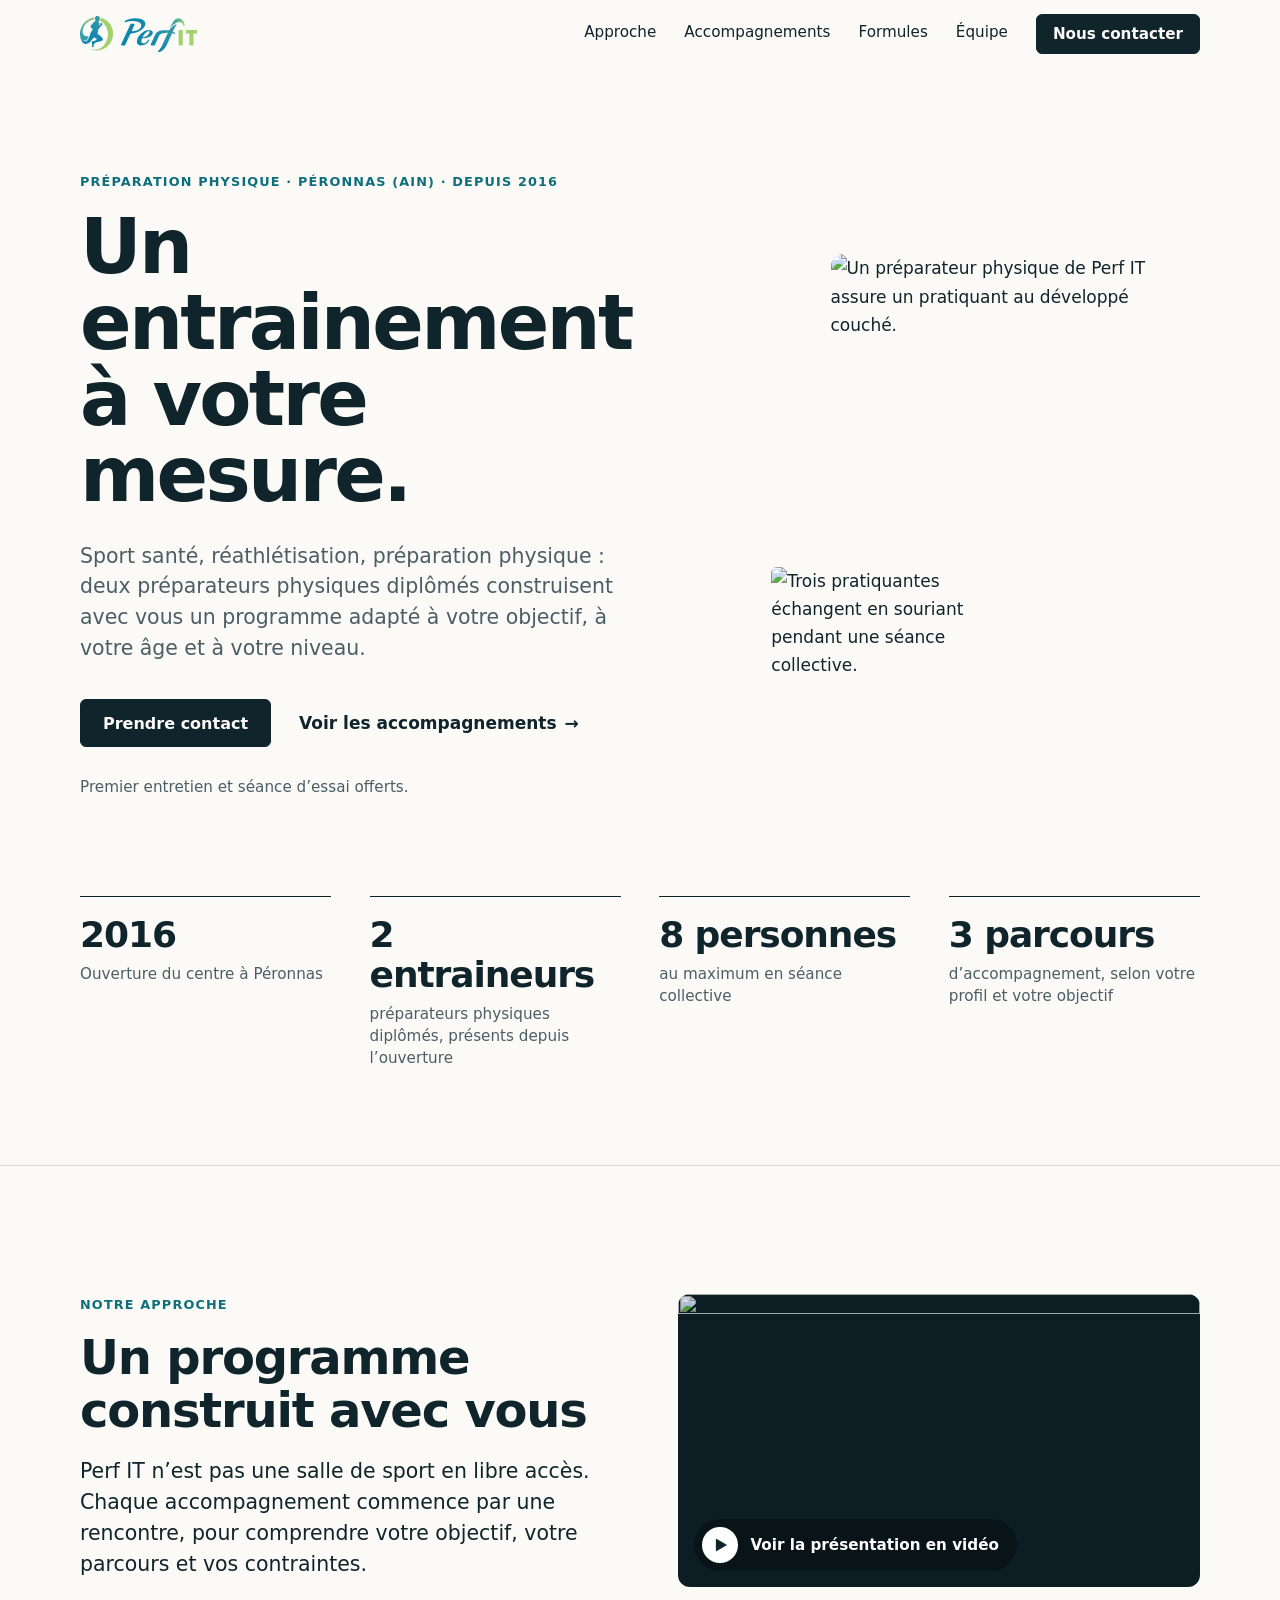
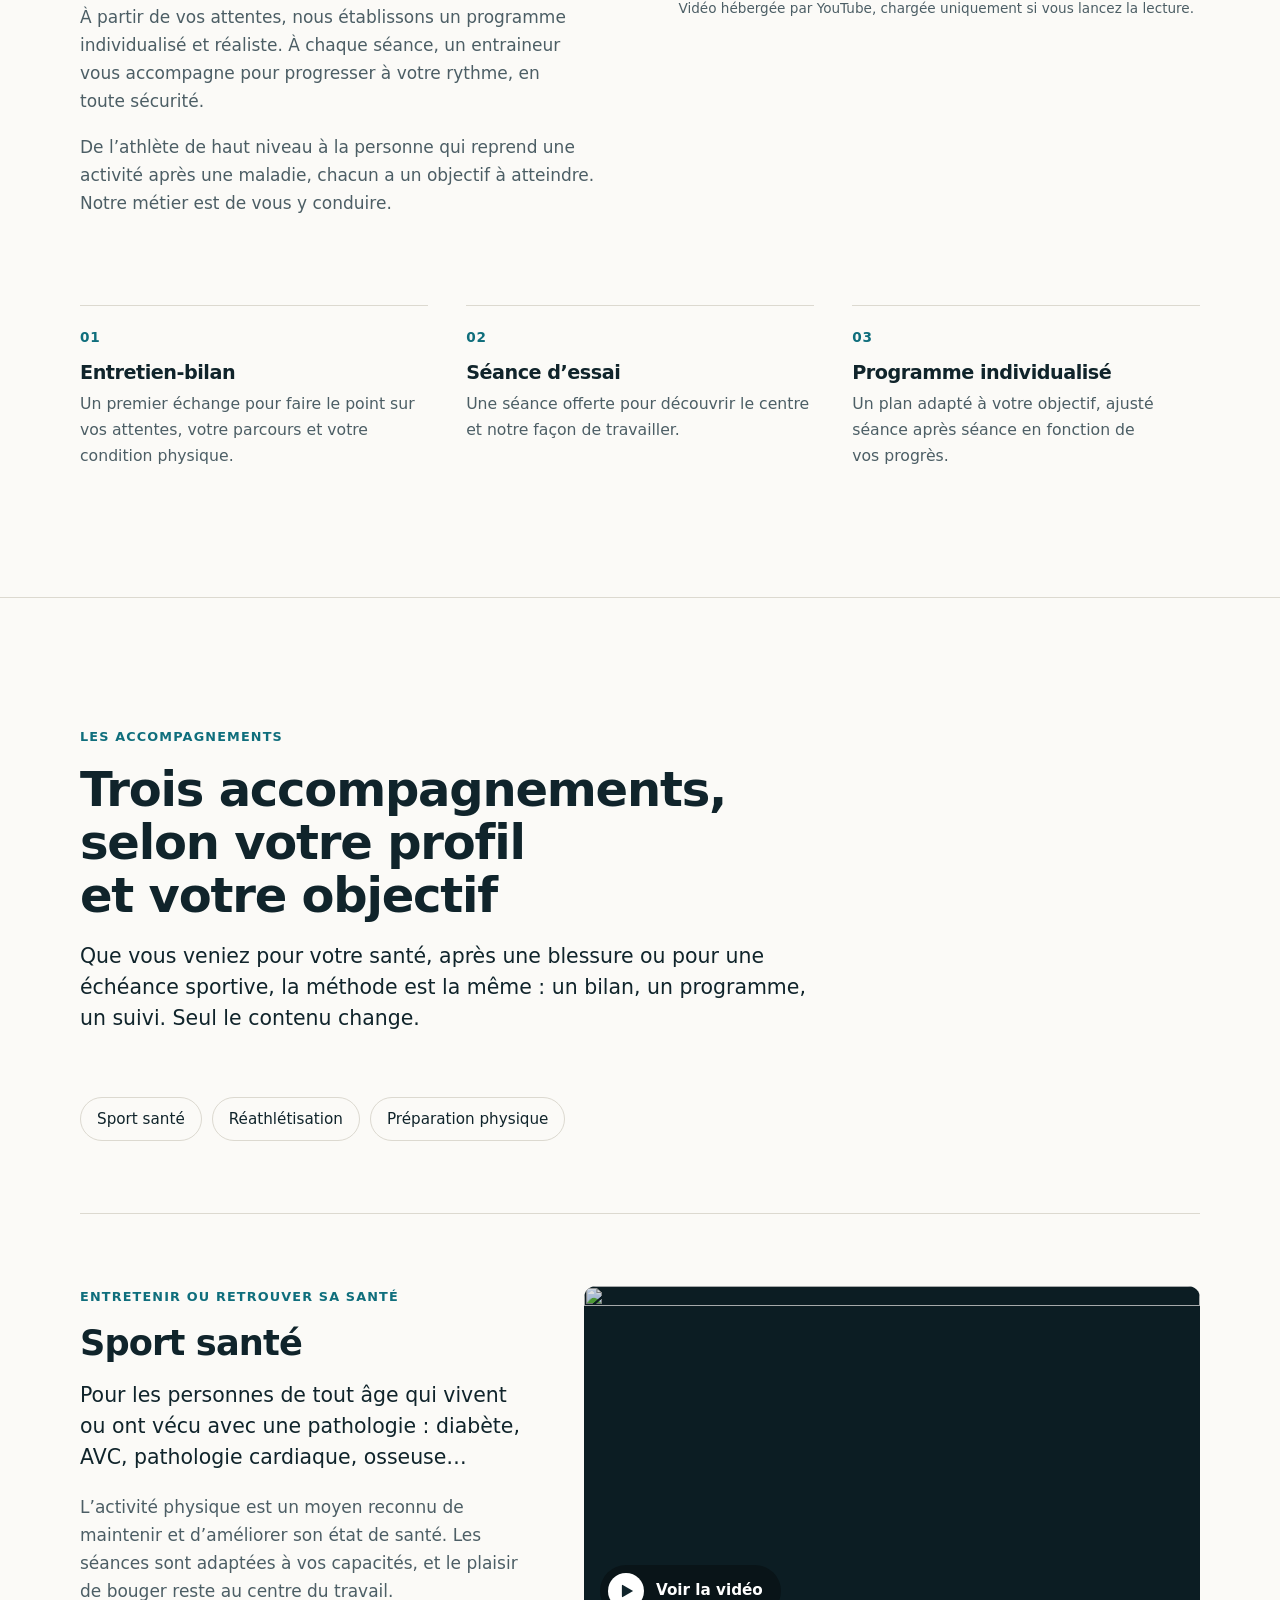
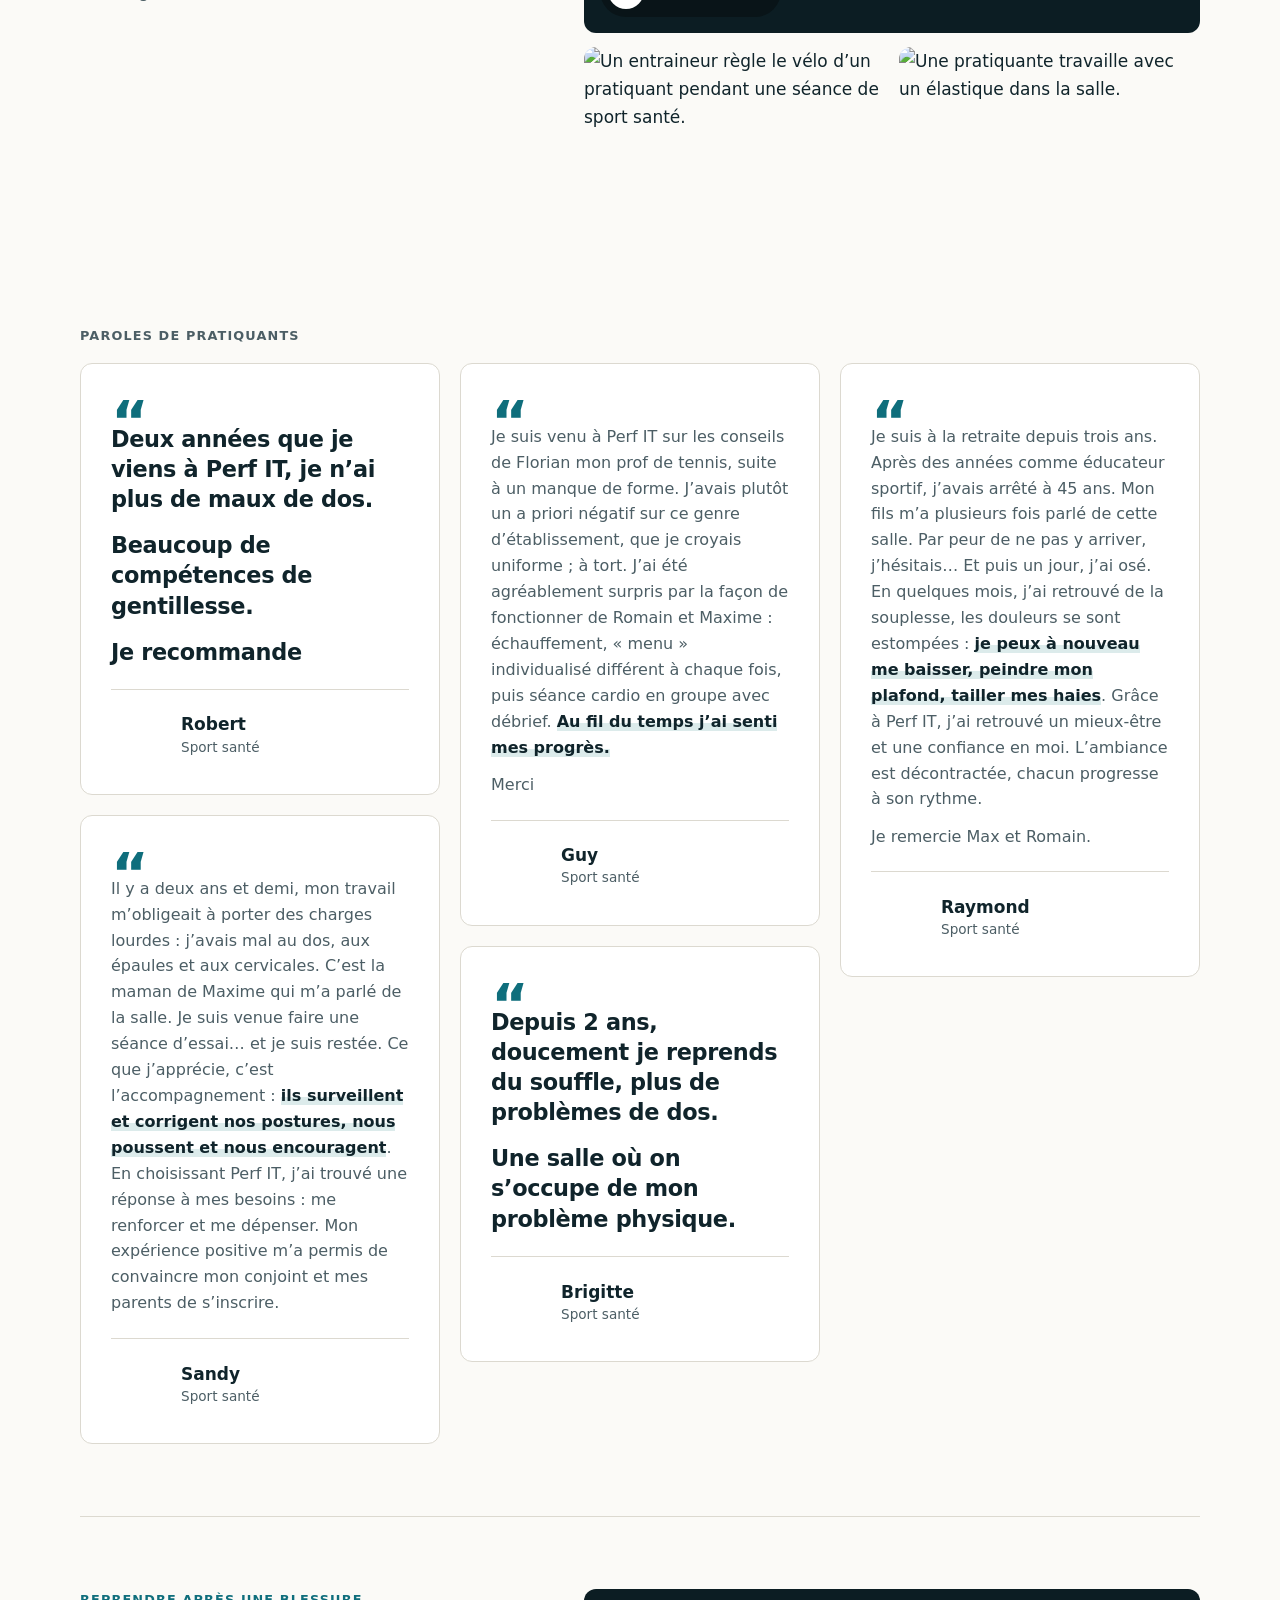
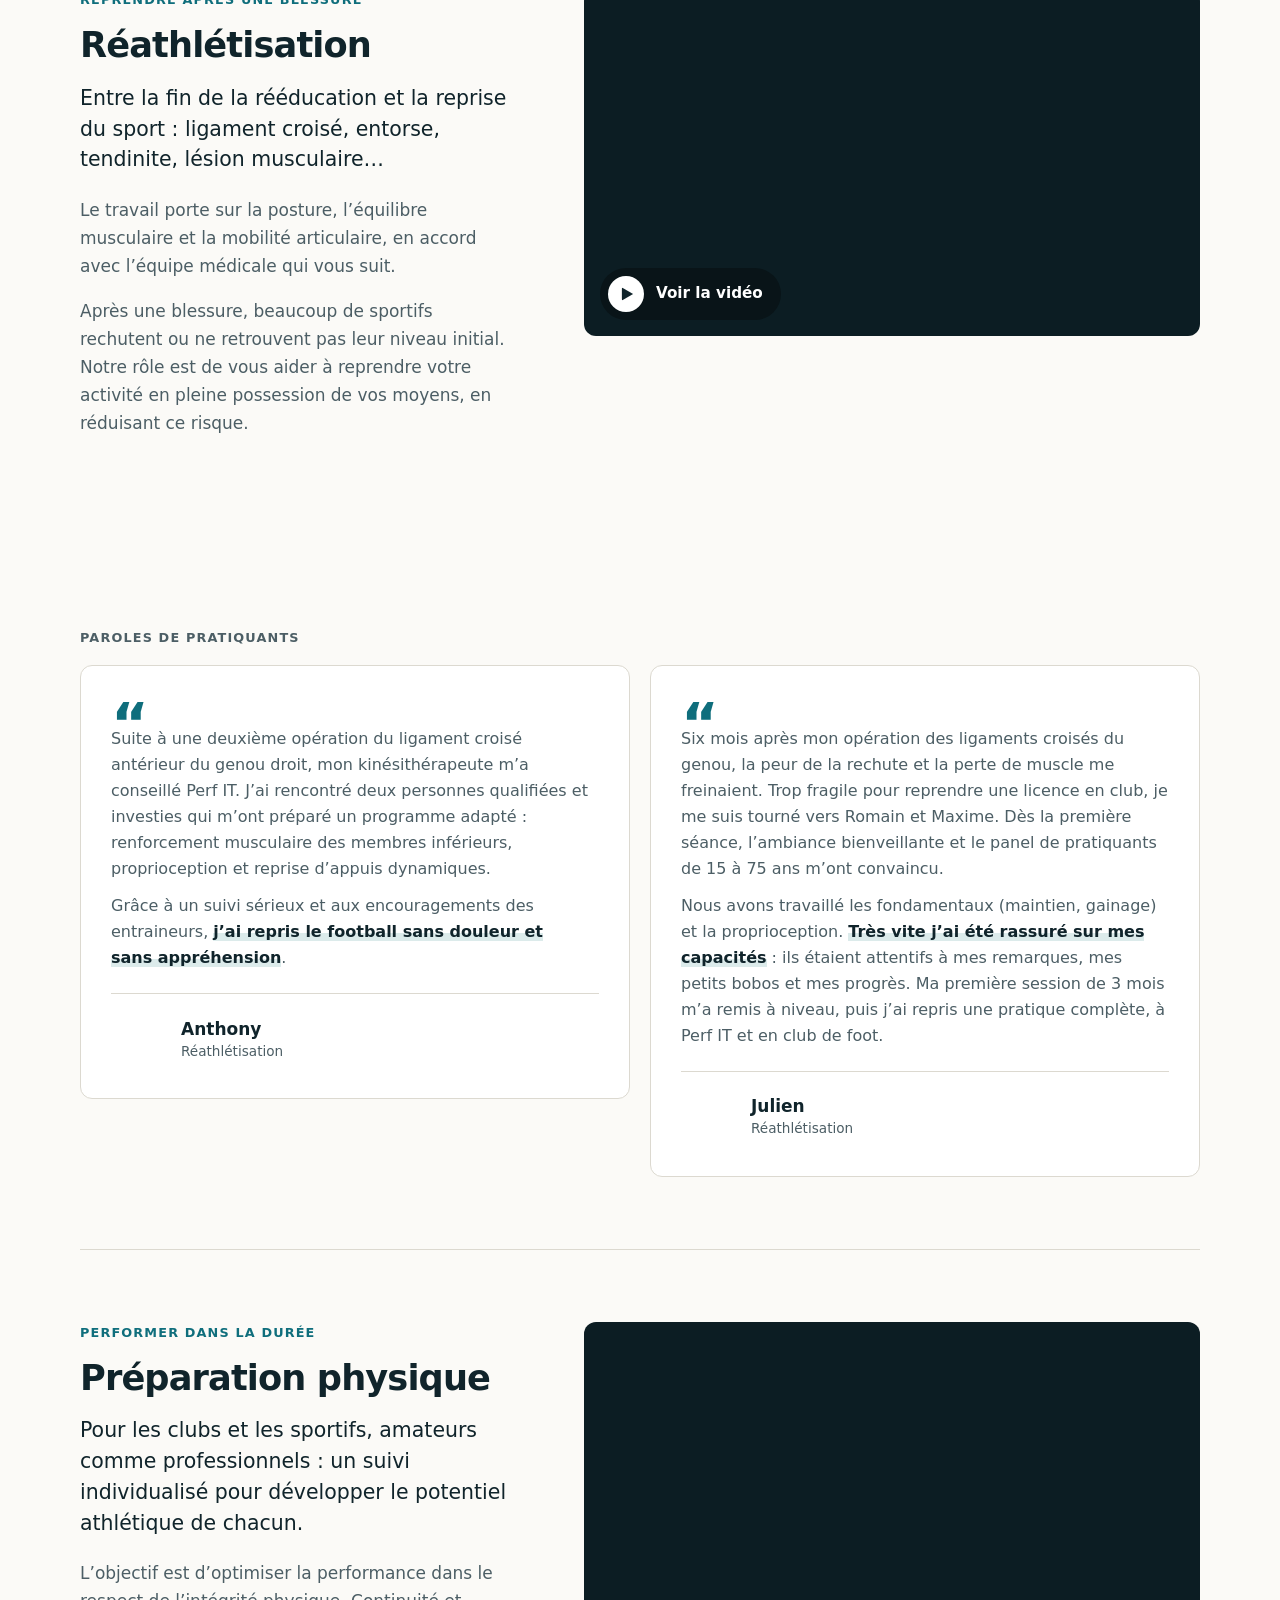
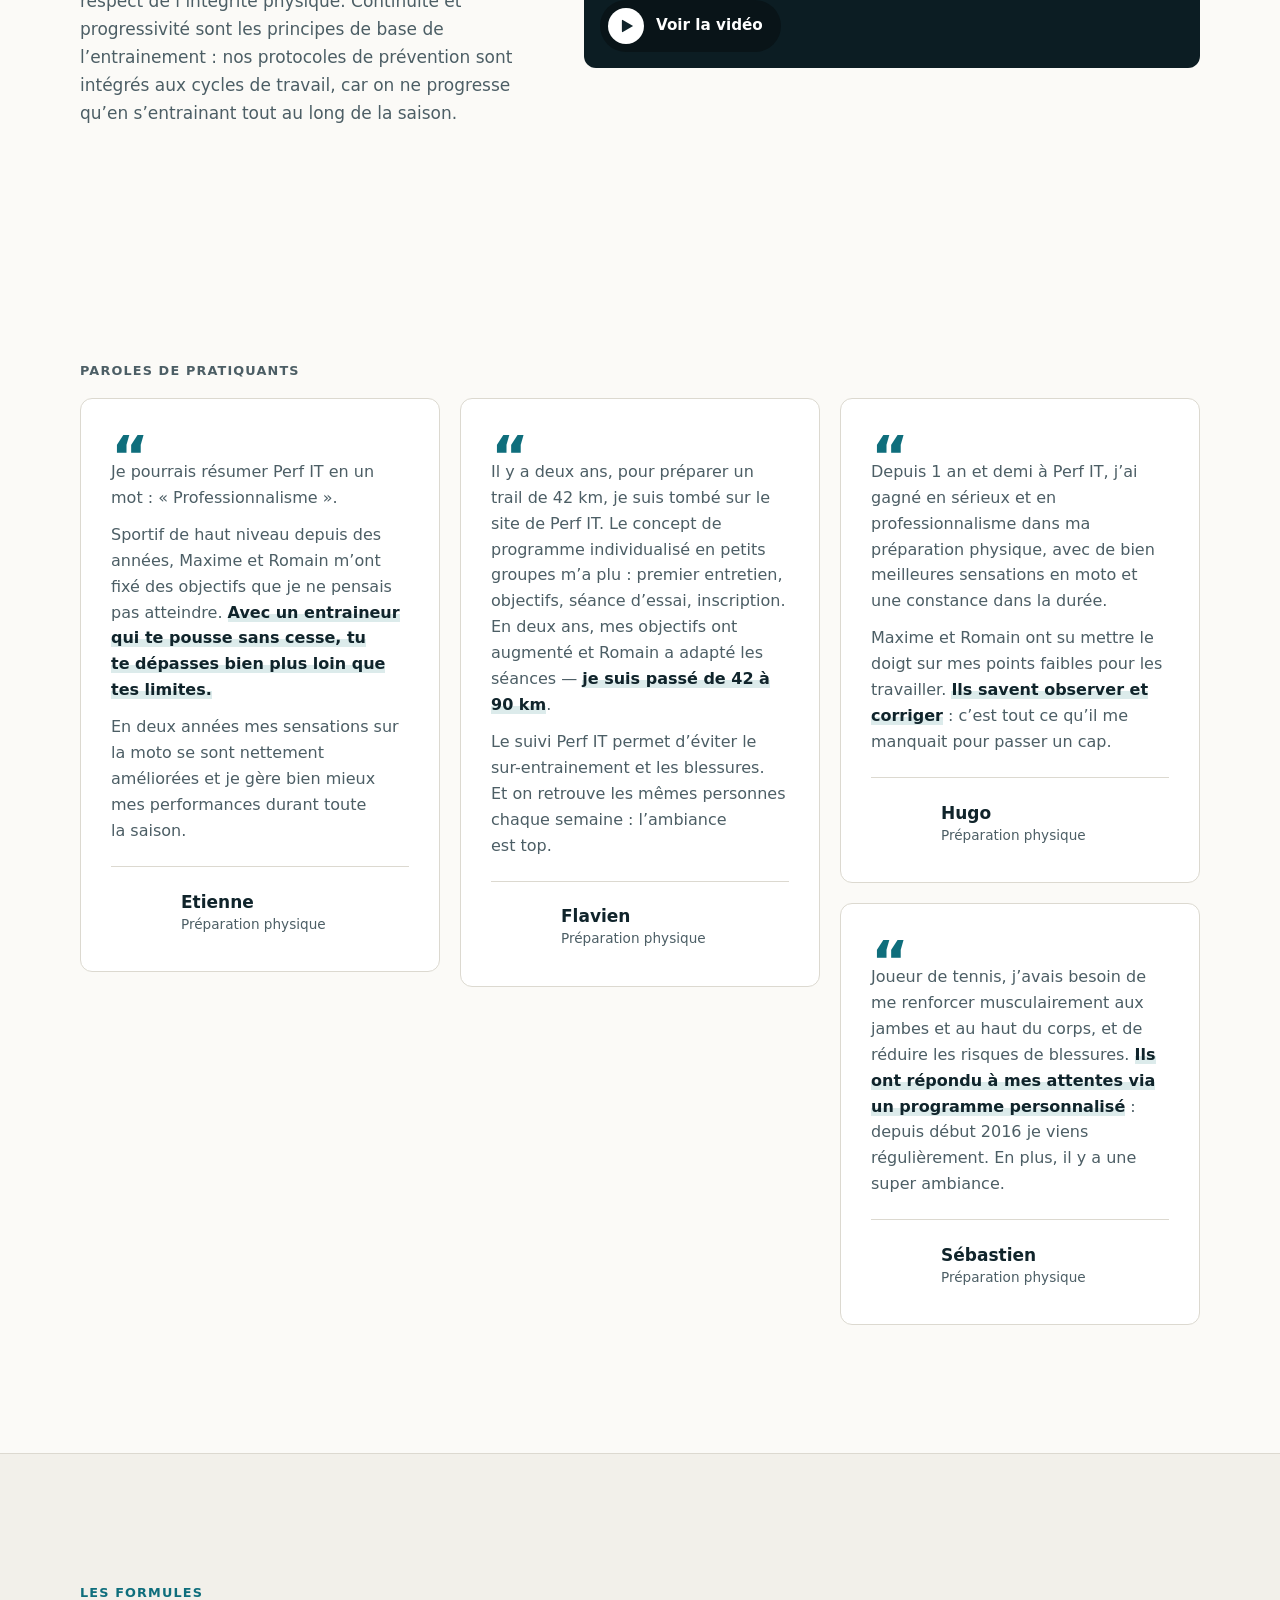
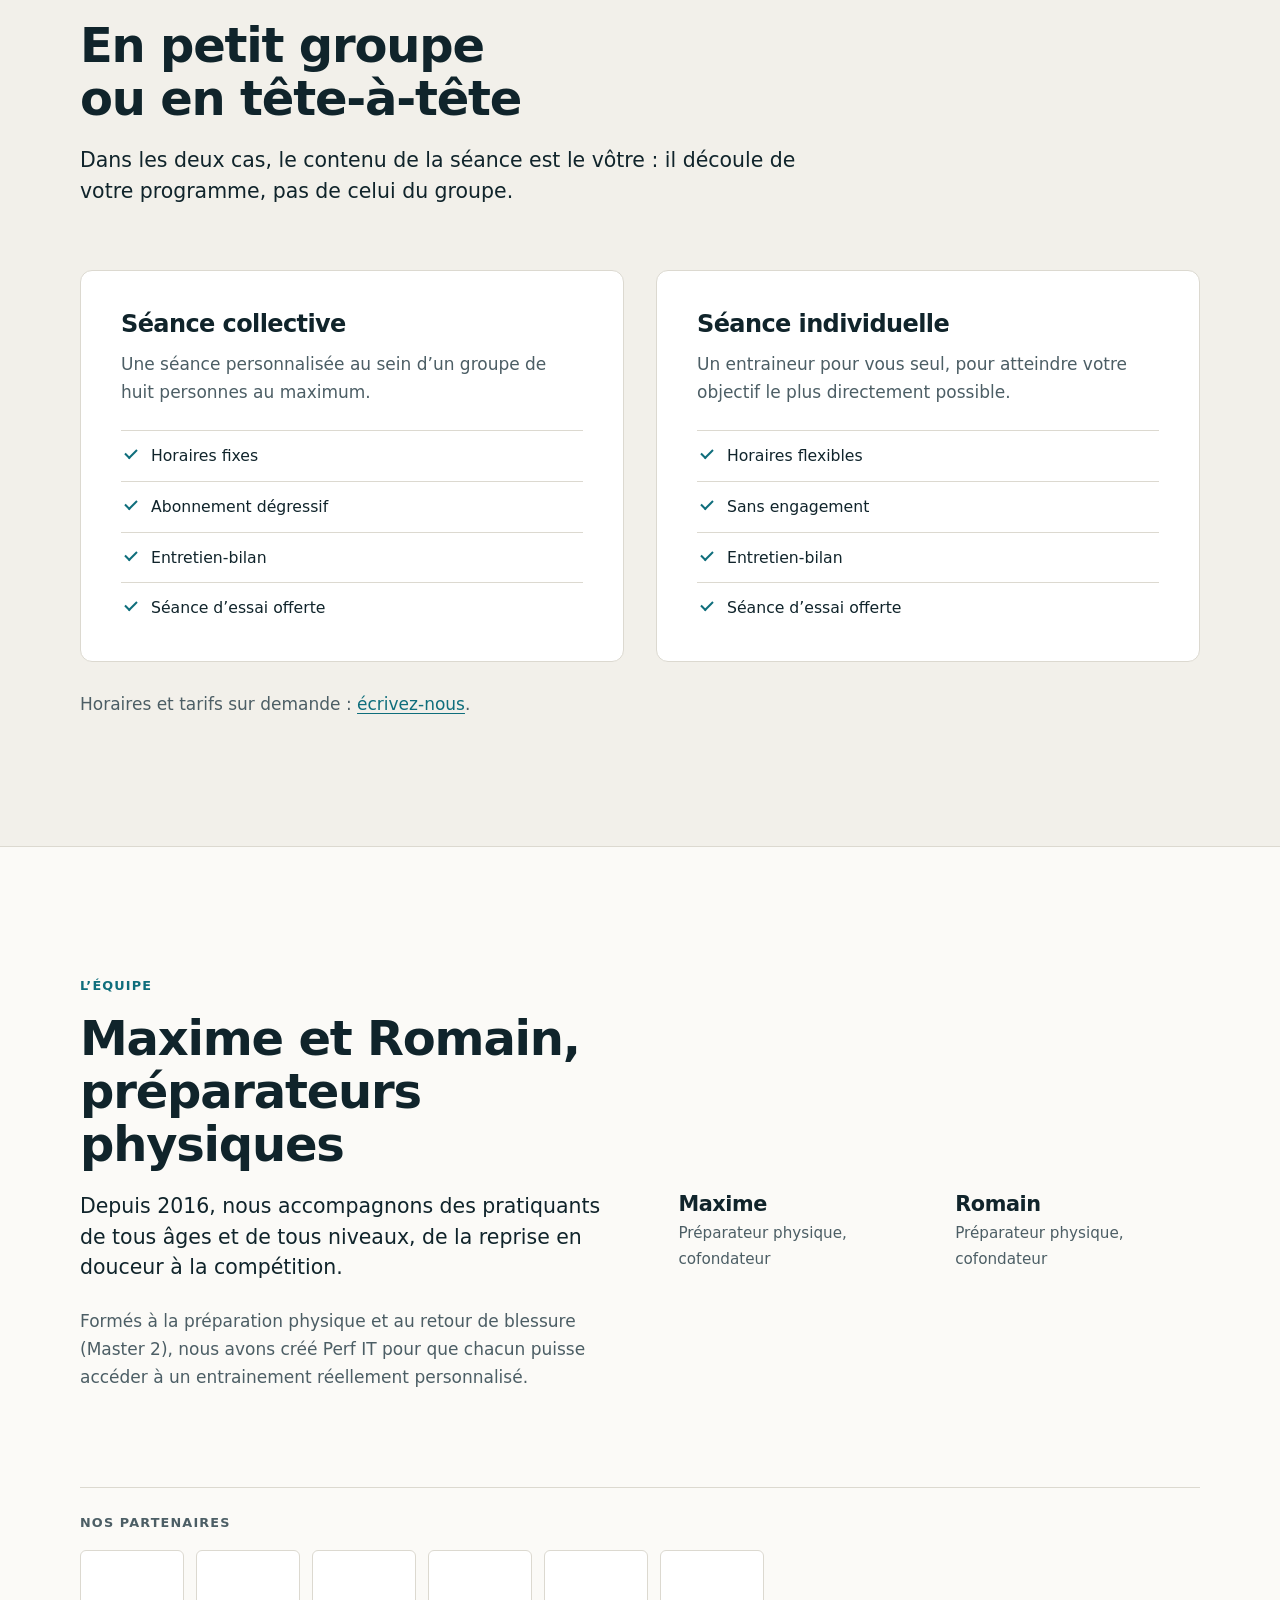
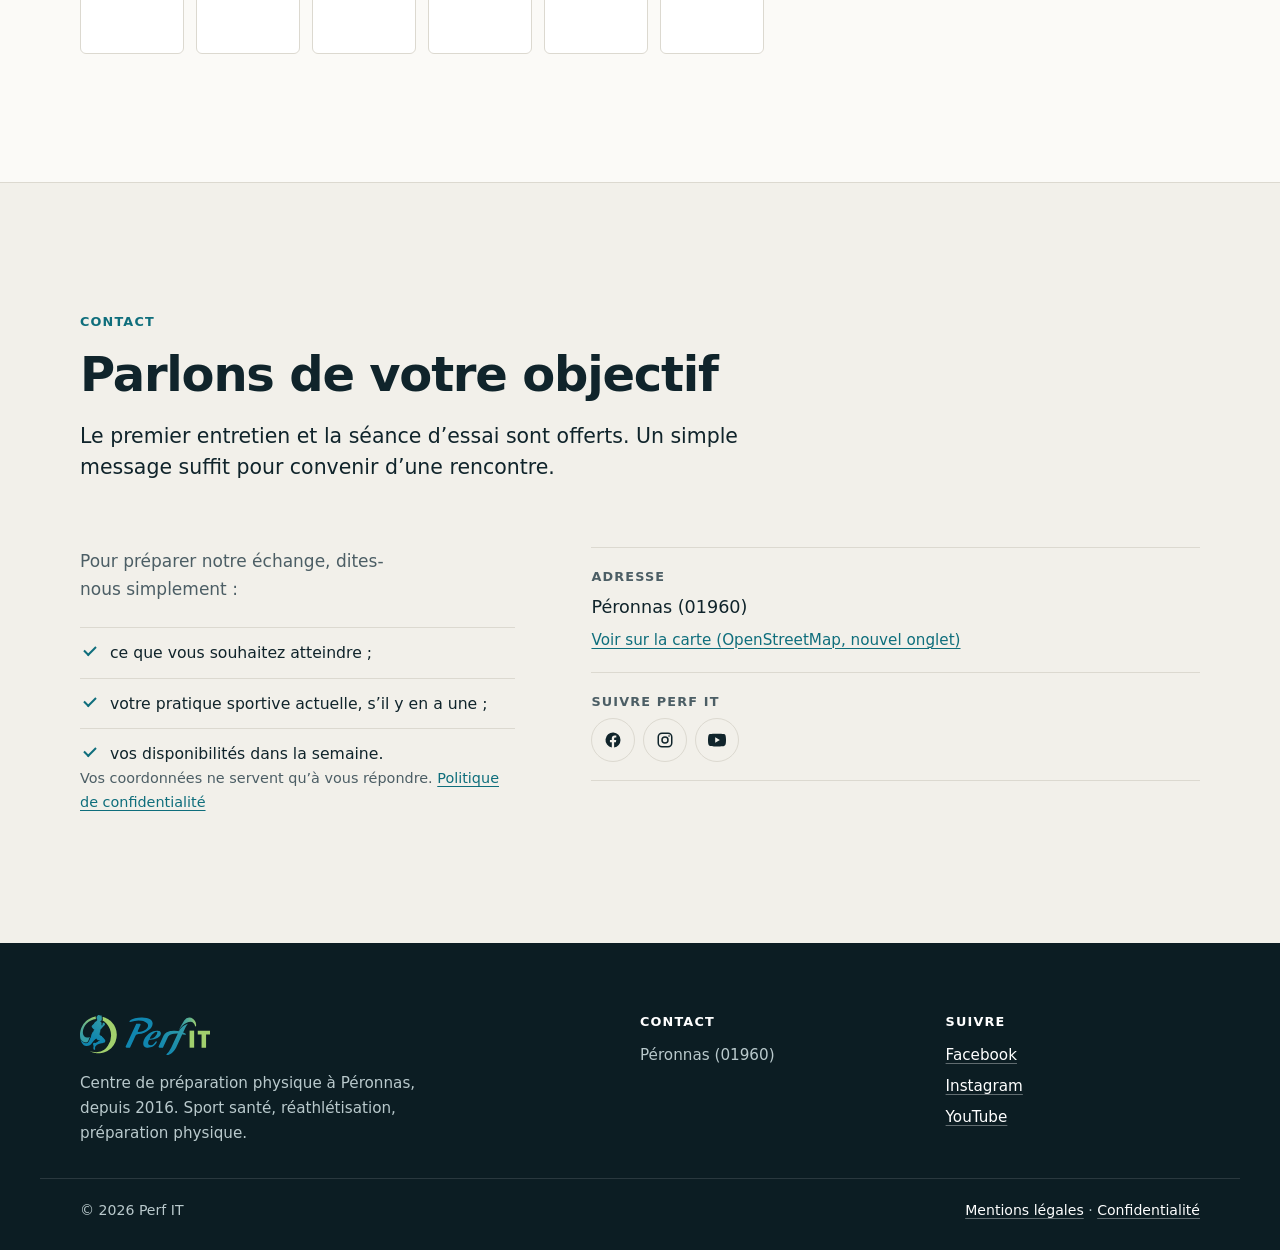
==== commit 798d50cb: "contenu : centre, trois accompagnements, témoignages en cartes, contact sans formulaire - « studio »" ====
--- a/index.html
+++ b/index.html
@@ -9,7 +9,7 @@
 <meta name="theme-color" media="(prefers-color-scheme: light)" content="#fbfaf7">
 <meta name="theme-color" media="(prefers-color-scheme: dark)" content="#0b161a">
 <title>Perf IT — Préparation physique, réathlétisation et sport santé à Péronnas</title>
-<meta name="description" content="Studio de préparation physique à Péronnas (Ain), depuis 2016. Sport santé, réathlétisation, préparation physique : un entrainement individualisé, encadré par deux préparateurs physiques diplômés.">
+<meta name="description" content="Centre de préparation physique à Péronnas (Ain), depuis 2016. Sport santé, réathlétisation, préparation physique : un entrainement individualisé, encadré par deux préparateurs physiques diplômés.">
 <link rel="canonical" href="https://perfitcenter.fr/">
 <link rel="icon" type="image/svg+xml" href="./assets/img/logo.svg">
 <link rel="icon" type="image/png" sizes="32x32" href="./assets/img/favicon-32x32.png">
@@ -31,7 +31,7 @@
   "@context": "https://schema.org",
   "@type": "ExerciseGym",
   "name": "Perf IT",
-  "description": "Studio de préparation physique : sport santé, réathlétisation et préparation physique, en séances collectives ou individuelles.",
+  "description": "Centre de préparation physique : trois accompagnements (sport santé, réathlétisation, préparation physique), en séances collectives ou individuelles.",
   "url": "https://perfitcenter.fr/",
   "image": "https://perfitcenter.fr/assets/img/pp-2.jpg",
   "foundingDate": "2016",
@@ -60,7 +60,7 @@
     <nav class="main-nav" id="main-nav" aria-label="Navigation principale">
       <ul>
         <li><a href="#concept">Approche</a></li>
-        <li><a href="#activites">Activités</a></li>
+        <li><a href="#activites">Accompagnements</a></li>
         <li><a href="#formules">Formules</a></li>
         <li><a href="#equipe">Équipe</a></li>
       </ul>
@@ -77,10 +77,10 @@
       <div>
         <p class="eyebrow">Préparation physique · Péronnas (Ain) · Depuis 2016</p>
         <h1>Un entrainement à votre mesure.</h1>
-        <p class="lead">Sport santé, réathlétisation, préparation physique&nbsp;: Maxime et Romain construisent avec chaque pratiquant un programme adapté à son objectif, à son âge et à son niveau.</p>
+        <p class="lead">Sport santé, réathlétisation, préparation physique&nbsp;: deux préparateurs physiques diplômés construisent avec vous un programme adapté à votre objectif, à votre âge et à votre niveau.</p>
         <div class="hero-actions">
           <a class="btn" href="#contact">Prendre contact</a>
-          <a class="link-arrow" href="#activites">Voir les activités</a>
+          <a class="link-arrow" href="#activites">Voir les accompagnements</a>
         </div>
         <p class="hero-note">Premier entretien et séance d’essai offerts.</p>
       </div>
@@ -91,10 +91,10 @@
     </div>
 
     <dl class="facts">
-      <div><dt>2016</dt><dd>Ouverture du studio à Péronnas</dd></div>
-      <div><dt>6 personnes</dt><dd>au maximum par entraineur en séance collective</dd></div>
-      <div><dt>Master 2</dt><dd>en préparation physique et retour de blessure pour vos deux entraineurs</dd></div>
-      <div><dt>3 activités</dt><dd>du sport santé à la préparation de sportifs professionnels</dd></div>
+      <div><dt>2016</dt><dd>Ouverture du centre à Péronnas</dd></div>
+      <div><dt>2 entraineurs</dt><dd>préparateurs physiques diplômés, présents depuis l’ouverture</dd></div>
+      <div><dt>8 personnes</dt><dd>au maximum en séance collective</dd></div>
+      <div><dt>3 parcours</dt><dd>d’accompagnement, selon votre profil et votre objectif</dd></div>
     </dl>
   </div>
 </section>
@@ -127,7 +127,7 @@
       </li>
       <li>
         <h3>Séance d’essai</h3>
-        <p>Une séance offerte pour découvrir le studio et notre façon de travailler.</p>
+        <p>Une séance offerte pour découvrir le centre et notre façon de travailler.</p>
       </li>
       <li>
         <h3>Programme individualisé</h3>
@@ -140,11 +140,11 @@
 <section class="section" id="activites" data-spy>
   <div class="container">
     <div class="section-head">
-      <p class="eyebrow">Les activités</p>
-      <h2>Trois accompagnements, une même exigence</h2>
-      <p class="lead">Chaque activité est proposée en séance collective ou individuelle, après un entretien-bilan.</p>
-    </div>
-    <ul class="jump" aria-label="Accès direct aux activités">
+      <p class="eyebrow">Les accompagnements</p>
+      <h2>Trois accompagnements, selon votre profil et votre objectif</h2>
+      <p class="lead">Que vous veniez pour votre santé, après une blessure ou pour une échéance sportive, la méthode est la même&nbsp;: un bilan, un programme, un suivi. Seul le contenu change.</p>
+    </div>
+    <ul class="jump" aria-label="Accès direct aux accompagnements">
       <li><a href="#sport-sante">Sport santé</a></li>
       <li><a href="#reathletisation">Réathlétisation</a></li>
       <li><a href="#preparation-physique">Préparation physique</a></li>
@@ -167,31 +167,31 @@
           </figure>
           <div class="pair">
             <img src="./assets/img/ss-1.webp" alt="Un entraineur règle le vélo d’un pratiquant pendant une séance de sport santé." width="800" height="607" loading="lazy" decoding="async">
-            <img src="./assets/img/ss-3.webp" alt="Une pratiquante travaille avec un élastique dans le studio." width="800" height="607" loading="lazy" decoding="async">
+            <img src="./assets/img/ss-3.webp" alt="Une pratiquante travaille avec un élastique dans la salle." width="800" height="607" loading="lazy" decoding="async">
           </div>
         </div>
       </div>
-      <h4 class="quotes-title">Ils en parlent</h4>
+      <h4 class="quotes-title">Paroles de pratiquants</h4>
       <div class="quotes">
-        <figure class="quote">
-          <blockquote><p>Il y a deux ans et demi, mon travail m’obligeait à porter des charges lourdes&nbsp;: j’avais mal au dos, aux épaules et aux cervicales. C’est la maman de Maxime qui m’a parlé de la salle. Je suis venue faire une séance d’essai… et je suis restée. Ce que j’apprécie, c’est l’accompagnement&nbsp;: ils surveillent et corrigent nos postures, nous poussent et nous encouragent. En choisissant Perf IT, j’ai trouvé une réponse à mes besoins&nbsp;: me renforcer et me dépenser. Mon expérience positive m’a permis de convaincre mon conjoint et mes parents de s’inscrire.</p></blockquote>
-          <figcaption><img src="./assets/img/t-sandy.webp" alt="" width="400" height="400" loading="lazy" decoding="async">Sandy</figcaption>
-        </figure>
-        <figure class="quote">
+        <figure class="quote short">
           <blockquote><p>Deux années que je viens à Perf IT, je n’ai plus de maux de dos.</p><p>Beaucoup de compétences de gentillesse.</p><p>Je recommande</p></blockquote>
-          <figcaption><img src="./assets/img/t-robert.webp" alt="" width="400" height="333" loading="lazy" decoding="async">Robert</figcaption>
-        </figure>
-        <figure class="quote">
-          <blockquote><p>Je suis venu à Perf IT sur les conseils de Florian mon prof de tennis, suite à un manque de forme. J’avais plutôt un a priori négatif sur ce genre d’établissement, que je croyais uniforme&nbsp;; à tort. J’ai été agréablement surpris par la façon de fonctionner de Romain et Maxime&nbsp;: échauffement, «&nbsp;menu&nbsp;» individualisé différent à chaque fois, puis séance cardio en groupe avec débrief. Au fil du temps j’ai senti mes progrès.</p><p>Merci</p></blockquote>
-          <figcaption><img src="./assets/img/t-guy.webp" alt="" width="341" height="397" loading="lazy" decoding="async">Guy</figcaption>
-        </figure>
-        <figure class="quote">
+          <figcaption><img src="./assets/img/t-robert.webp" alt="" width="400" height="333" loading="lazy" decoding="async"><span><span class="who">Robert</span><small>Sport santé</small></span></figcaption>
+        </figure>
+        <figure class="quote">
+          <blockquote><p>Il y a deux ans et demi, mon travail m’obligeait à porter des charges lourdes&nbsp;: j’avais mal au dos, aux épaules et aux cervicales. C’est la maman de Maxime qui m’a parlé de la salle. Je suis venue faire une séance d’essai… et je suis restée. Ce que j’apprécie, c’est l’accompagnement&nbsp;: <mark>ils surveillent et corrigent nos postures, nous poussent et nous encouragent</mark>. En choisissant Perf IT, j’ai trouvé une réponse à mes besoins&nbsp;: me renforcer et me dépenser. Mon expérience positive m’a permis de convaincre mon conjoint et mes parents de s’inscrire.</p></blockquote>
+          <figcaption><img src="./assets/img/t-sandy.webp" alt="" width="400" height="400" loading="lazy" decoding="async"><span><span class="who">Sandy</span><small>Sport santé</small></span></figcaption>
+        </figure>
+        <figure class="quote">
+          <blockquote><p>Je suis venu à Perf IT sur les conseils de Florian mon prof de tennis, suite à un manque de forme. J’avais plutôt un a priori négatif sur ce genre d’établissement, que je croyais uniforme&nbsp;; à tort. J’ai été agréablement surpris par la façon de fonctionner de Romain et Maxime&nbsp;: échauffement, «&nbsp;menu&nbsp;» individualisé différent à chaque fois, puis séance cardio en groupe avec débrief. <mark>Au fil du temps j’ai senti mes progrès.</mark></p><p>Merci</p></blockquote>
+          <figcaption><img src="./assets/img/t-guy.webp" alt="" width="341" height="397" loading="lazy" decoding="async"><span><span class="who">Guy</span><small>Sport santé</small></span></figcaption>
+        </figure>
+        <figure class="quote short">
           <blockquote><p>Depuis 2 ans, doucement je reprends du souffle, plus de problèmes de dos.</p><p>Une salle où on s’occupe de mon problème physique.</p></blockquote>
-          <figcaption><img src="./assets/img/t-brigitte2.webp" alt="" width="400" height="424" loading="lazy" decoding="async">Brigitte</figcaption>
-        </figure>
-        <figure class="quote">
-          <blockquote><p>Je suis à la retraite depuis trois ans. Après des années comme éducateur sportif, j’avais arrêté à 45 ans. Mon fils m’a plusieurs fois parlé de cette salle. Par peur de ne pas y arriver, j’hésitais… Et puis un jour, j’ai osé. En quelques mois, j’ai retrouvé de la souplesse, les douleurs se sont estompées&nbsp;: je peux à nouveau me baisser, peindre mon plafond, tailler mes haies. Grâce à Perf IT, j’ai retrouvé un mieux-être et une confiance en moi. L’ambiance est décontractée, chacun progresse à son rythme.</p><p>Je remercie Max et Romain.</p></blockquote>
-          <figcaption><img src="./assets/img/circuit-cardio.webp" alt="" width="400" height="400" loading="lazy" decoding="async">Raymond</figcaption>
+          <figcaption><img src="./assets/img/t-brigitte2.webp" alt="" width="400" height="424" loading="lazy" decoding="async"><span><span class="who">Brigitte</span><small>Sport santé</small></span></figcaption>
+        </figure>
+        <figure class="quote">
+          <blockquote><p>Je suis à la retraite depuis trois ans. Après des années comme éducateur sportif, j’avais arrêté à 45 ans. Mon fils m’a plusieurs fois parlé de cette salle. Par peur de ne pas y arriver, j’hésitais… Et puis un jour, j’ai osé. En quelques mois, j’ai retrouvé de la souplesse, les douleurs se sont estompées&nbsp;: <mark>je peux à nouveau me baisser, peindre mon plafond, tailler mes haies</mark>. Grâce à Perf IT, j’ai retrouvé un mieux-être et une confiance en moi. L’ambiance est décontractée, chacun progresse à son rythme.</p><p>Je remercie Max et Romain.</p></blockquote>
+          <figcaption><img src="./assets/img/circuit-cardio.webp" alt="" width="400" height="400" loading="lazy" decoding="async"><span><span class="who">Raymond</span><small>Sport santé</small></span></figcaption>
         </figure>
       </div>
     </article>
@@ -218,15 +218,15 @@
           </div>
         </div>
       </div>
-      <h4 class="quotes-title">Ils en parlent</h4>
-      <div class="quotes">
-        <figure class="quote">
-          <blockquote><p>Suite à une deuxième opération du ligament croisé antérieur du genou droit, mon kinésithérapeute m’a conseillé Perf IT. J’ai rencontré deux personnes qualifiées et investies qui m’ont préparé un programme adapté&nbsp;: renforcement musculaire des membres inférieurs, proprioception et reprise d’appuis dynamiques.</p><p>Grâce à un suivi sérieux et aux encouragements des entraineurs, j’ai repris le football sans douleur et sans appréhension.</p></blockquote>
-          <figcaption><img src="./assets/img/t-anthony.webp" alt="" width="280" height="344" loading="lazy" decoding="async">Anthony</figcaption>
-        </figure>
-        <figure class="quote">
-          <blockquote><p>Six mois après mon opération des ligaments croisés du genou, la peur de la rechute et la perte de muscle me freinaient. Trop fragile pour reprendre une licence en club, je me suis tourné vers Romain et Maxime. Dès la première séance, l’ambiance bienveillante et le panel de pratiquants de 15 à 75 ans m’ont convaincu.</p><p>Nous avons travaillé les fondamentaux (maintien, gainage) et la proprioception. Très vite j’ai été rassuré sur mes capacités&nbsp;: ils étaient attentifs à mes remarques, mes petits bobos et mes progrès. Ma première session de 3 mois m’a remis à niveau, puis j’ai repris une pratique complète, à Perf IT et en club de foot.</p></blockquote>
-          <figcaption><img src="./assets/img/t-julien.webp" alt="" width="400" height="533" loading="lazy" decoding="async">Julien</figcaption>
+      <h4 class="quotes-title">Paroles de pratiquants</h4>
+      <div class="quotes two">
+        <figure class="quote">
+          <blockquote><p>Suite à une deuxième opération du ligament croisé antérieur du genou droit, mon kinésithérapeute m’a conseillé Perf IT. J’ai rencontré deux personnes qualifiées et investies qui m’ont préparé un programme adapté&nbsp;: renforcement musculaire des membres inférieurs, proprioception et reprise d’appuis dynamiques.</p><p>Grâce à un suivi sérieux et aux encouragements des entraineurs, <mark>j’ai repris le football sans douleur et sans appréhension</mark>.</p></blockquote>
+          <figcaption><img src="./assets/img/t-anthony.webp" alt="" width="280" height="344" loading="lazy" decoding="async"><span><span class="who">Anthony</span><small>Réathlétisation</small></span></figcaption>
+        </figure>
+        <figure class="quote">
+          <blockquote><p>Six mois après mon opération des ligaments croisés du genou, la peur de la rechute et la perte de muscle me freinaient. Trop fragile pour reprendre une licence en club, je me suis tourné vers Romain et Maxime. Dès la première séance, l’ambiance bienveillante et le panel de pratiquants de 15 à 75 ans m’ont convaincu.</p><p>Nous avons travaillé les fondamentaux (maintien, gainage) et la proprioception. <mark>Très vite j’ai été rassuré sur mes capacités</mark>&nbsp;: ils étaient attentifs à mes remarques, mes petits bobos et mes progrès. Ma première session de 3 mois m’a remis à niveau, puis j’ai repris une pratique complète, à Perf IT et en club de foot.</p></blockquote>
+          <figcaption><img src="./assets/img/t-julien.webp" alt="" width="400" height="533" loading="lazy" decoding="async"><span><span class="who">Julien</span><small>Réathlétisation</small></span></figcaption>
         </figure>
       </div>
     </article>
@@ -252,23 +252,23 @@
           </div>
         </div>
       </div>
-      <h4 class="quotes-title">Ils en parlent</h4>
+      <h4 class="quotes-title">Paroles de pratiquants</h4>
       <div class="quotes">
         <figure class="quote">
-          <blockquote><p>Je pourrais résumer Perf IT en un mot&nbsp;: «&nbsp;Professionnalisme&nbsp;».</p><p>Sportif de haut niveau depuis des années, Maxime et Romain m’ont fixé des objectifs que je ne pensais pas atteindre. Avec un entraineur qui te pousse sans cesse, tu te dépasses bien plus loin que tes limites.</p><p>En deux années mes sensations sur la moto se sont nettement améliorées et je gère bien mieux mes performances durant toute la saison.</p></blockquote>
-          <figcaption><img src="./assets/img/t-etienne.webp" alt="" width="400" height="400" loading="lazy" decoding="async">Etienne</figcaption>
-        </figure>
-        <figure class="quote">
-          <blockquote><p>Il y a deux ans, pour préparer un trail de 42 km, je suis tombé sur le site de Perf IT. Le concept de programme individualisé en petits groupes m’a plu&nbsp;: premier entretien, objectifs, séance d’essai, inscription. En deux ans, mes objectifs ont augmenté et Romain a adapté les séances — je suis passé de 42 à 90 km.</p><p>Le suivi Perf IT permet d’éviter le sur-entrainement et les blessures. Et on retrouve les mêmes personnes chaque semaine&nbsp;: l’ambiance est top.</p></blockquote>
-          <figcaption><img src="./assets/img/t-flavien.webp" alt="" width="400" height="400" loading="lazy" decoding="async">Flavien</figcaption>
-        </figure>
-        <figure class="quote">
-          <blockquote><p>Depuis 1 an et demi à Perf IT, j’ai gagné en sérieux et en professionnalisme dans ma préparation physique, avec de bien meilleures sensations en moto et une constance dans la durée.</p><p>Maxime et Romain ont su mettre le doigt sur mes points faibles pour les travailler. Ils savent observer et corriger&nbsp;: c’est tout ce qu’il me manquait pour passer un cap.</p></blockquote>
-          <figcaption><img src="./assets/img/t-hugo.webp" alt="" width="400" height="378" loading="lazy" decoding="async">Hugo</figcaption>
-        </figure>
-        <figure class="quote">
-          <blockquote><p>Joueur de tennis, j’avais besoin de me renforcer musculairement aux jambes et au haut du corps, et de réduire les risques de blessures. Ils ont répondu à mes attentes via un programme personnalisé&nbsp;: depuis début 2016 je viens régulièrement. En plus, il y a une super ambiance.</p></blockquote>
-          <figcaption><img src="./assets/img/mg3723.webp" alt="" width="400" height="400" loading="lazy" decoding="async">Sébastien</figcaption>
+          <blockquote><p>Je pourrais résumer Perf IT en un mot&nbsp;: «&nbsp;Professionnalisme&nbsp;».</p><p>Sportif de haut niveau depuis des années, Maxime et Romain m’ont fixé des objectifs que je ne pensais pas atteindre. <mark>Avec un entraineur qui te pousse sans cesse, tu te dépasses bien plus loin que tes limites.</mark></p><p>En deux années mes sensations sur la moto se sont nettement améliorées et je gère bien mieux mes performances durant toute la saison.</p></blockquote>
+          <figcaption><img src="./assets/img/t-etienne.webp" alt="" width="400" height="400" loading="lazy" decoding="async"><span><span class="who">Etienne</span><small>Préparation physique</small></span></figcaption>
+        </figure>
+        <figure class="quote">
+          <blockquote><p>Il y a deux ans, pour préparer un trail de 42 km, je suis tombé sur le site de Perf IT. Le concept de programme individualisé en petits groupes m’a plu&nbsp;: premier entretien, objectifs, séance d’essai, inscription. En deux ans, mes objectifs ont augmenté et Romain a adapté les séances — <mark>je suis passé de 42 à 90 km</mark>.</p><p>Le suivi Perf IT permet d’éviter le sur-entrainement et les blessures. Et on retrouve les mêmes personnes chaque semaine&nbsp;: l’ambiance est top.</p></blockquote>
+          <figcaption><img src="./assets/img/t-flavien.webp" alt="" width="400" height="400" loading="lazy" decoding="async"><span><span class="who">Flavien</span><small>Préparation physique</small></span></figcaption>
+        </figure>
+        <figure class="quote">
+          <blockquote><p>Depuis 1 an et demi à Perf IT, j’ai gagné en sérieux et en professionnalisme dans ma préparation physique, avec de bien meilleures sensations en moto et une constance dans la durée.</p><p>Maxime et Romain ont su mettre le doigt sur mes points faibles pour les travailler. <mark>Ils savent observer et corriger</mark>&nbsp;: c’est tout ce qu’il me manquait pour passer un cap.</p></blockquote>
+          <figcaption><img src="./assets/img/t-hugo.webp" alt="" width="400" height="378" loading="lazy" decoding="async"><span><span class="who">Hugo</span><small>Préparation physique</small></span></figcaption>
+        </figure>
+        <figure class="quote">
+          <blockquote><p>Joueur de tennis, j’avais besoin de me renforcer musculairement aux jambes et au haut du corps, et de réduire les risques de blessures. <mark>Ils ont répondu à mes attentes via un programme personnalisé</mark>&nbsp;: depuis début 2016 je viens régulièrement. En plus, il y a une super ambiance.</p></blockquote>
+          <figcaption><img src="./assets/img/mg3723.webp" alt="" width="400" height="400" loading="lazy" decoding="async"><span><span class="who">Sébastien</span><small>Préparation physique</small></span></figcaption>
         </figure>
       </div>
     </article>
@@ -285,7 +285,7 @@
     <div class="formats">
       <div class="format">
         <h3>Séance collective</h3>
-        <p>Une séance personnalisée au sein d’un groupe de six personnes au maximum par entraineur.</p>
+        <p>Une séance personnalisée au sein d’un groupe de huit personnes au maximum.</p>
         <ul class="checks">
           <li>Horaires fixes</li>
           <li>Abonnement dégressif</li>
@@ -315,9 +315,9 @@
         <p class="eyebrow">L’équipe</p>
         <div class="section-head">
           <h2>Maxime et Romain, préparateurs physiques</h2>
-          <p class="lead">Tous deux titulaires d’un Master 2 spécialisé en préparation physique et retour de blessure.</p>
-        </div>
-        <p>Nous avons créé Perf IT pour que chacun puisse accéder à un entrainement réellement personnalisé, quels que soient son âge et son niveau.</p>
+          <p class="lead">Depuis 2016, nous accompagnons des pratiquants de tous âges et de tous niveaux, de la reprise en douceur à la compétition.</p>
+        </div>
+        <p>Formés à la préparation physique et au retour de blessure (Master 2), nous avons créé Perf IT pour que chacun puisse accéder à un entrainement réellement personnalisé.</p>
       </div>
       <div class="team">
         <figure class="coach">
@@ -350,9 +350,19 @@
     <div class="section-head">
       <p class="eyebrow">Contact</p>
       <h2>Parlons de votre objectif</h2>
-      <p class="lead">Le premier entretien et la séance d’essai sont offerts. Dites-nous où vous en êtes, nous vous proposerons un créneau pour nous rencontrer.</p>
+      <p class="lead">Le premier entretien et la séance d’essai sont offerts. Un simple message suffit pour convenir d’une rencontre.</p>
     </div>
     <div class="contact-grid">
+      <div class="prose">
+        <p>Pour préparer notre échange, dites-nous simplement&nbsp;:</p>
+        <ul class="checks">
+          <li>ce que vous souhaitez atteindre&nbsp;;</li>
+          <li>votre pratique sportive actuelle, s’il y en a une&nbsp;;</li>
+          <li>vos disponibilités dans la semaine.</li>
+        </ul>
+        <p class="contact-cta" data-cfg-if="email"><a class="btn" data-cfg-href="mailto:{email}?subject=Premier%20contact">Nous écrire</a></p>
+        <p class="small">Vos coordonnées ne servent qu’à vous répondre. <a href="./politique-de-confidentialite/">Politique de confidentialité</a></p>
+      </div>
       <dl class="contact-list">
         <div>
           <dt>Adresse</dt>
@@ -374,7 +384,7 @@
           <dd><a data-cfg-href="tel:{phone}"><span data-cfg="phone"></span></a></dd>
         </div>
         <div>
-          <dt>Suivre le studio</dt>
+          <dt>Suivre Perf IT</dt>
           <dd>
             <ul class="socials">
               <li><a href="https://www.facebook.com/perfitcenter/" target="_blank" rel="noopener" aria-label="Perf IT sur Facebook (nouvel onglet)"><svg viewBox="0 0 24 24" aria-hidden="true"><path d="M22 12a10 10 0 1 0-11.6 9.9v-7H7.9V12h2.5V9.8c0-2.5 1.5-3.9 3.8-3.9 1.1 0 2.2.2 2.2.2v2.5h-1.3c-1.2 0-1.6.8-1.6 1.6V12h2.8l-.4 2.9h-2.4v7A10 10 0 0 0 22 12z"/></svg></a></li>
@@ -384,26 +394,6 @@
           </dd>
         </div>
       </dl>
-
-      <form id="contact-form" class="contact-form">
-        <h3>Nous écrire</h3>
-        <p class="hint">Ce formulaire prépare un e-mail dans votre messagerie habituelle&nbsp;: vous le relisez, puis vous l’envoyez vous-même.</p>
-        <div class="field">
-          <label for="f-nom">Nom et prénom</label>
-          <input id="f-nom" name="nom" type="text" autocomplete="name" required>
-        </div>
-        <div class="field">
-          <label for="f-tel">Téléphone <span class="optional">(facultatif)</span></label>
-          <input id="f-tel" name="telephone" type="tel" autocomplete="tel" inputmode="tel">
-        </div>
-        <div class="field">
-          <label for="f-msg">Votre message</label>
-          <textarea id="f-msg" name="message" rows="6" required></textarea>
-        </div>
-        <button type="submit" class="btn">Préparer mon e-mail</button>
-        <p class="form-status" id="form-status" role="status"></p>
-        <p class="form-legal">Rien de ce que vous saisissez ici n’est transmis ni conservé par ce site. <a href="./politique-de-confidentialite/">Politique de confidentialité</a></p>
-      </form>
     </div>
   </div>
 </section>
@@ -418,7 +408,7 @@
   <div class="footer-inner">
     <div class="footer-brand">
       <img src="./assets/img/logo.svg" alt="Perf IT" width="130" height="40" loading="lazy">
-      <p>Studio de préparation physique à Péronnas, depuis 2016. Sport santé, réathlétisation, préparation physique.</p>
+      <p>Centre de préparation physique à Péronnas, depuis 2016. Sport santé, réathlétisation, préparation physique.</p>
     </div>
     <div>
       <h2>Contact</h2>
--- a/assets/css/style.css
+++ b/assets/css/style.css
@@ -288,7 +288,7 @@
 .dialog-close { position: absolute; top: -52px; right: 0; width: 44px; height: 44px; border: 1px solid rgba(255, 255, 255, 0.4); border-radius: 50%; background: transparent; color: #fff; font-size: 24px; line-height: 1; cursor: pointer; }
 .dialog-close:hover { background: rgba(255, 255, 255, 0.16); }
 
-/* ---------- Activités ---------- */
+/* ---------- Accompagnements ---------- */
 
 .jump { list-style: none; margin: 0; padding: 0; display: flex; flex-wrap: wrap; gap: 10px; }
 .jump a { display: inline-flex; align-items: center; min-height: 44px; padding: 8px 16px; border: 1px solid var(--line); border-radius: 999px; color: var(--ink); font-size: 0.95rem; font-weight: 500; text-decoration: none; }
@@ -303,12 +303,18 @@
 .pair img { width: 100%; aspect-ratio: 4 / 3; object-fit: cover; border-radius: var(--radius-lg); }
 
 .quotes-title { margin: clamp(36px, 5vw, 56px) 0 20px; font-size: 0.8rem; font-weight: 600; letter-spacing: 0.09em; text-transform: uppercase; color: var(--muted); }
-.quotes { columns: 3 300px; column-gap: clamp(20px, 3vw, 36px); }
-.quote { break-inside: avoid; margin: 0 0 clamp(20px, 3vw, 36px); padding: 22px 0 0; border-top: 1px solid var(--line); }
-.quote blockquote { margin: 0; font-size: 0.98rem; line-height: 1.6; }
+.quotes { columns: 3 300px; column-gap: 20px; }
+.quotes.two { columns: 2 300px; }
+.quote { break-inside: avoid; margin: 0 0 20px; padding: clamp(22px, 3vw, 30px); background: var(--surface); border: 1px solid var(--line); border-radius: var(--radius-lg); }
+.quote::before { content: "\201C"; display: block; height: 30px; font-size: 3.6rem; font-weight: 700; line-height: 1; color: var(--accent); }
+.quote blockquote { margin: 0; font-size: 1rem; line-height: 1.62; color: var(--muted); }
 .quote blockquote p { margin-bottom: 0.7em; }
-.quote figcaption { display: flex; align-items: center; gap: 12px; margin-top: 16px; font-weight: 600; font-size: 0.95rem; }
-.quote figcaption img { width: 44px; height: 44px; border-radius: 50%; object-fit: cover; flex: none; }
+.quote.short blockquote { font-size: clamp(1.2rem, 1.8vw, 1.4rem); font-weight: 600; line-height: 1.35; letter-spacing: -0.015em; color: var(--ink); }
+.quote mark { background: linear-gradient(transparent 58%, var(--accent-soft) 58%); color: var(--ink); font-weight: 600; }
+.quote figcaption { display: flex; align-items: center; gap: 14px; margin-top: 22px; padding-top: 18px; border-top: 1px solid var(--line); }
+.quote figcaption img { width: 56px; height: 56px; border-radius: 50%; object-fit: cover; flex: none; }
+.quote .who { display: block; font-weight: 600; line-height: 1.3; }
+.quote small { display: block; font-size: 0.85rem; color: var(--muted); }
 
 /* ---------- Formules ---------- */
 
@@ -359,29 +365,8 @@
 .socials svg.stroke { fill: none; stroke: currentColor; stroke-width: 2; }
 .socials svg.stroke .dot { fill: currentColor; stroke: none; }
 
-.contact-form { background: var(--surface); border: 1px solid var(--line); border-radius: var(--radius-lg); padding: clamp(24px, 4vw, 40px); }
-.contact-form h3 { font-size: 1.4rem; margin-bottom: 8px; }
-.contact-form .hint { color: var(--muted); font-size: 0.95rem; margin-bottom: 24px; }
-.field { margin-bottom: 18px; }
-.field label { display: block; margin-bottom: 6px; font-size: 0.95rem; font-weight: 600; }
-.field .optional { font-weight: 400; color: var(--muted); }
-.field input, .field textarea {
-  width: 100%;
-  padding: 12px 14px;
-  border: 1px solid var(--line);
-  border-radius: var(--radius);
-  background: var(--bg);
-  color: var(--ink);
-  font: inherit;
-  font-size: 1rem;
-}
-.field input { min-height: 48px; }
-.field textarea { min-height: 150px; resize: vertical; }
-.field input:focus-visible, .field textarea:focus-visible { outline: 2px solid var(--accent); outline-offset: 0; border-color: var(--accent); }
-.form-status { margin: 14px 0 0; font-size: 0.95rem; font-weight: 600; }
-.form-status.ok { color: var(--ok); }
-.form-status.ko { color: var(--ko); }
-.form-legal { margin-top: 18px; font-size: 0.85rem; color: var(--muted); }
+.contact-cta { margin-top: 28px; }
+.contact-grid .small { color: var(--muted); }
 
 /* ---------- Pages intérieures (légales, 404) ---------- */
 
@@ -474,7 +459,7 @@
 }
 
 @media print {
-  .site-header, .site-footer, .video, .contact-form, .skip-link { display: none; }
+  .site-header, .site-footer, .video, .skip-link { display: none; }
   body { background: #fff; color: #000; }
   .section { padding: 24px 0; }
 }
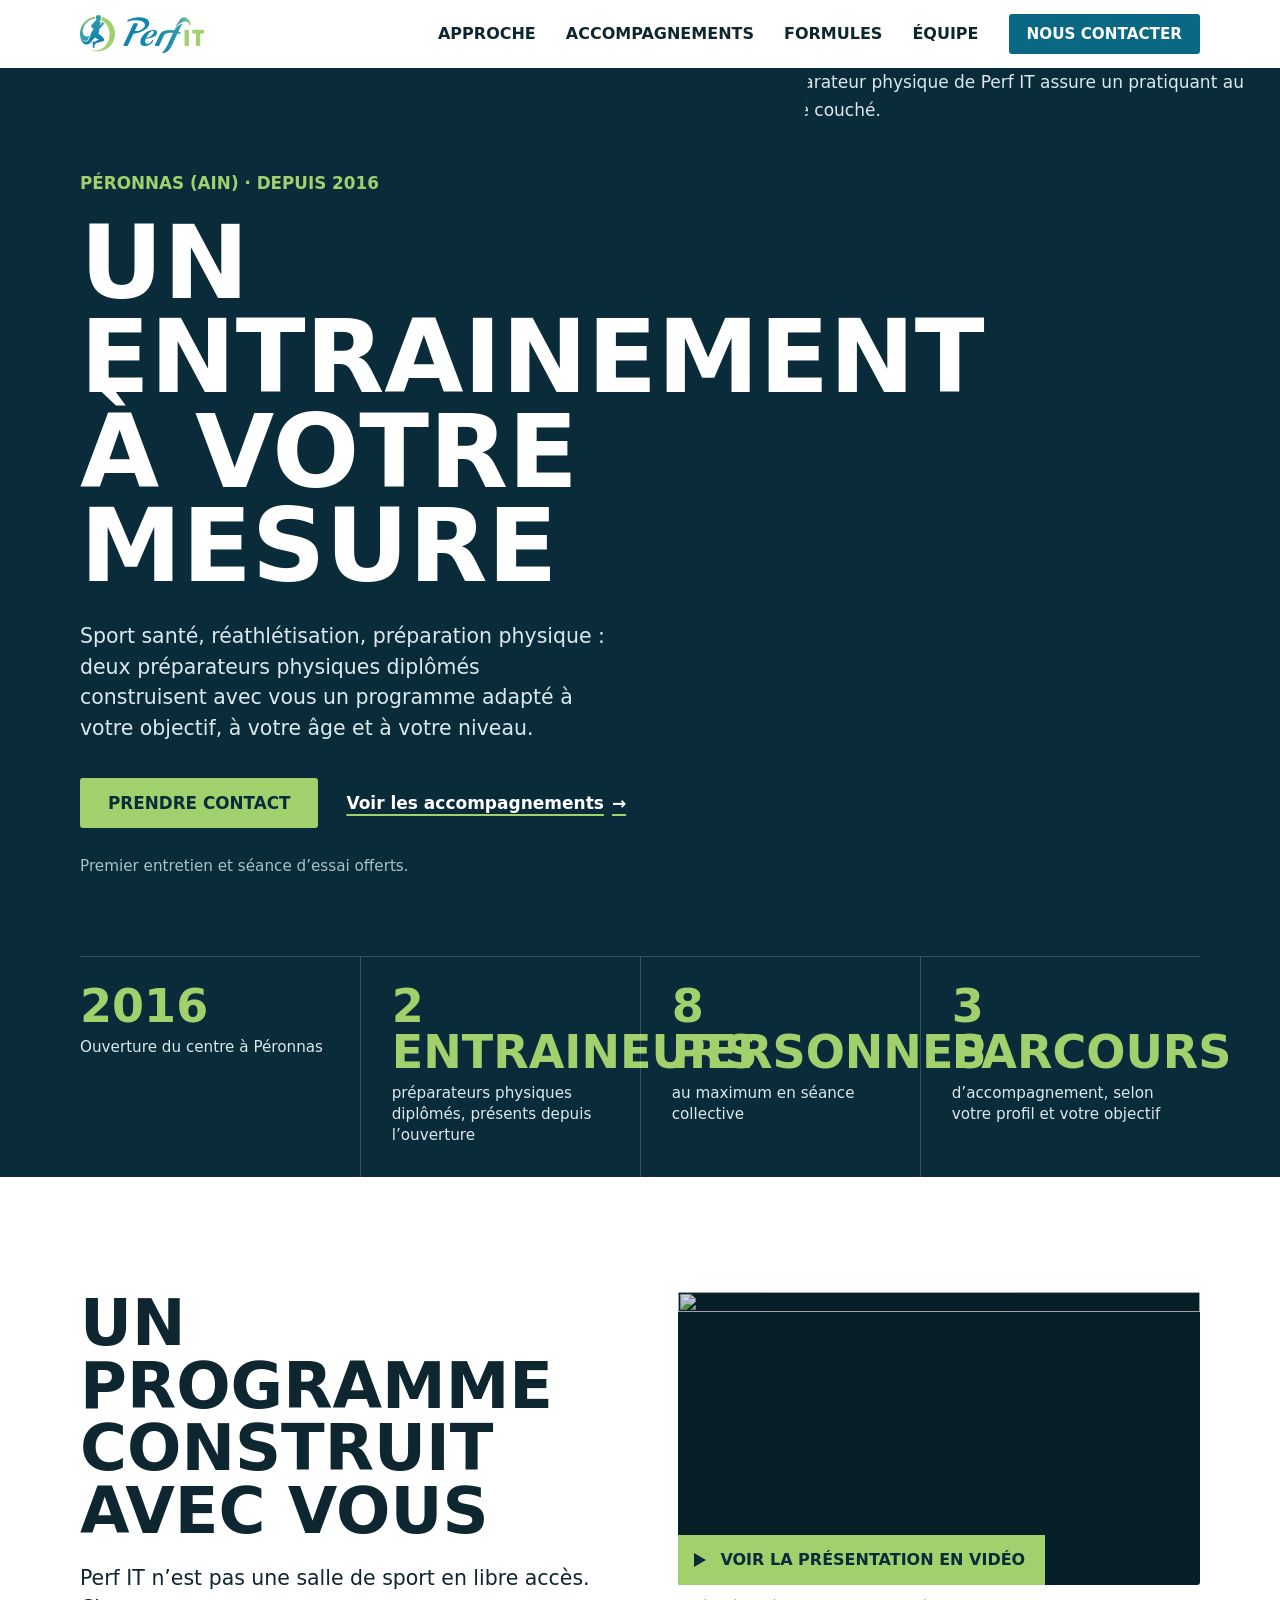
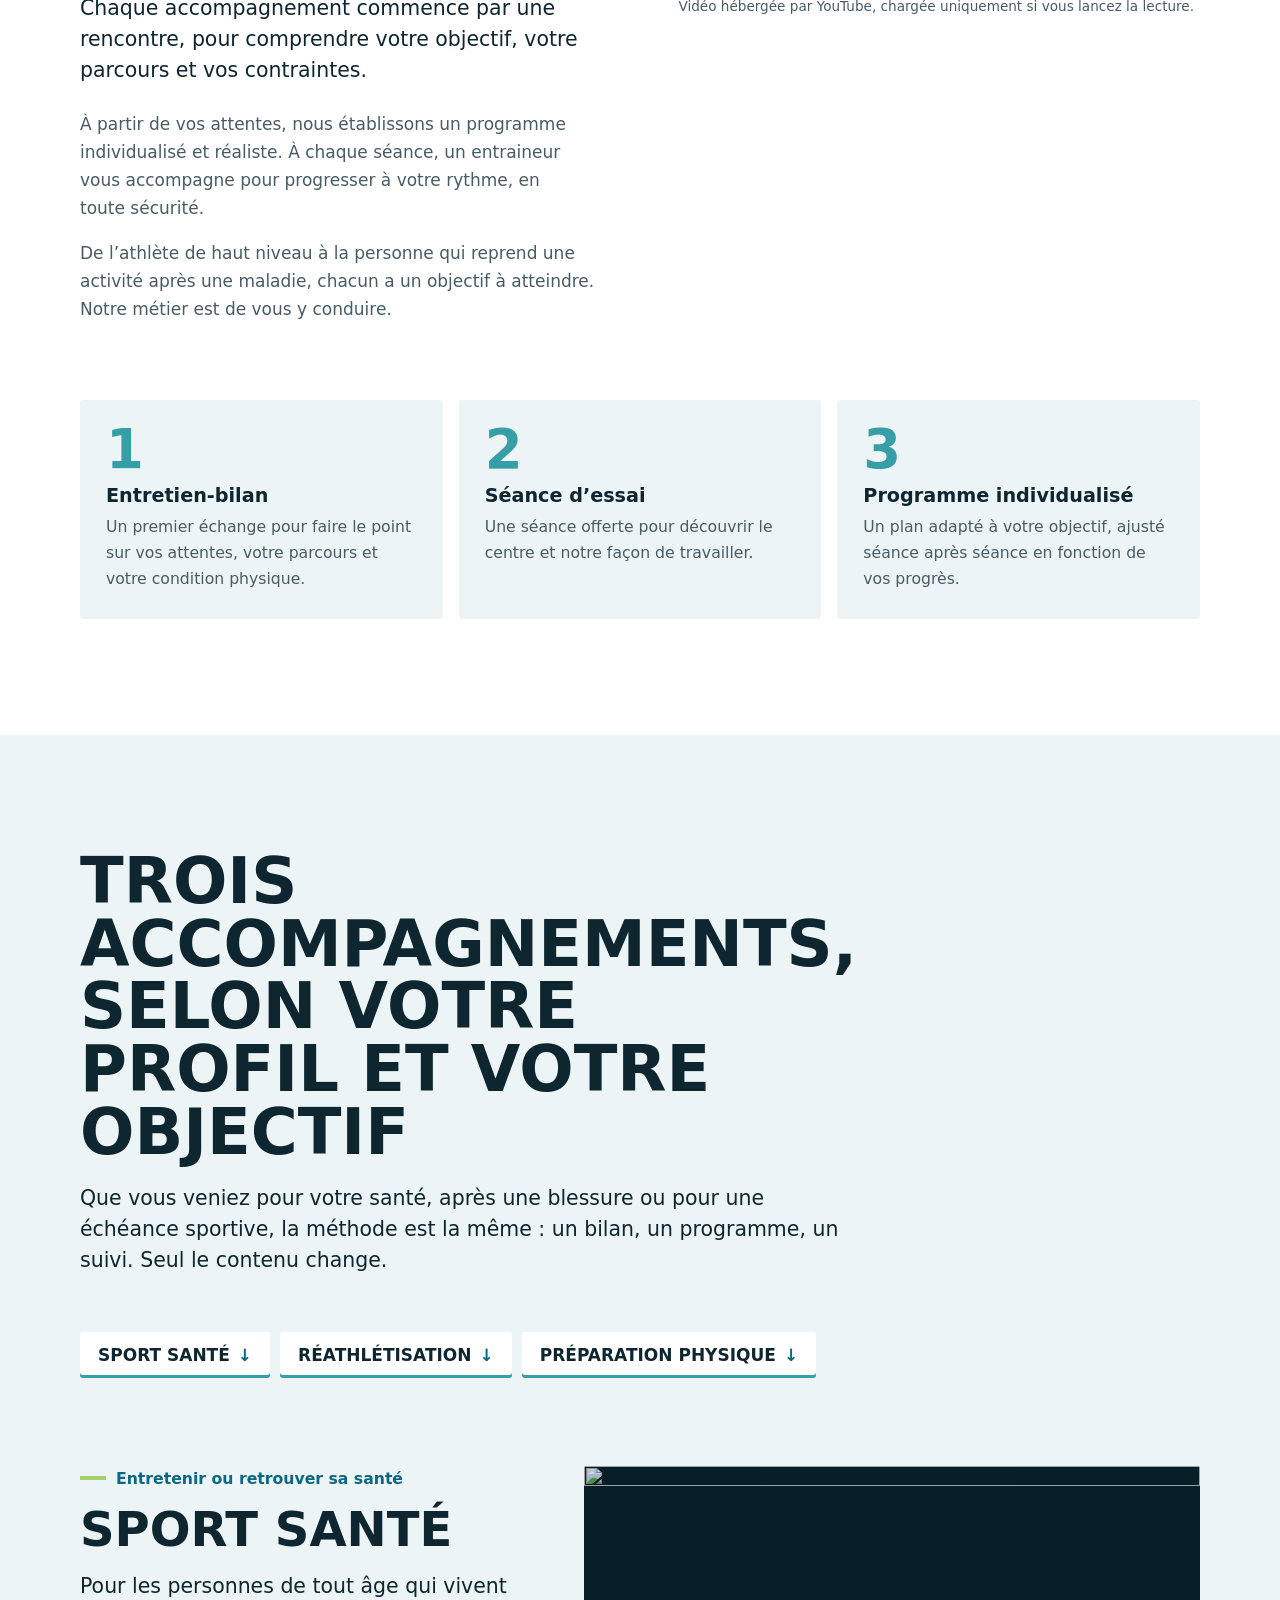
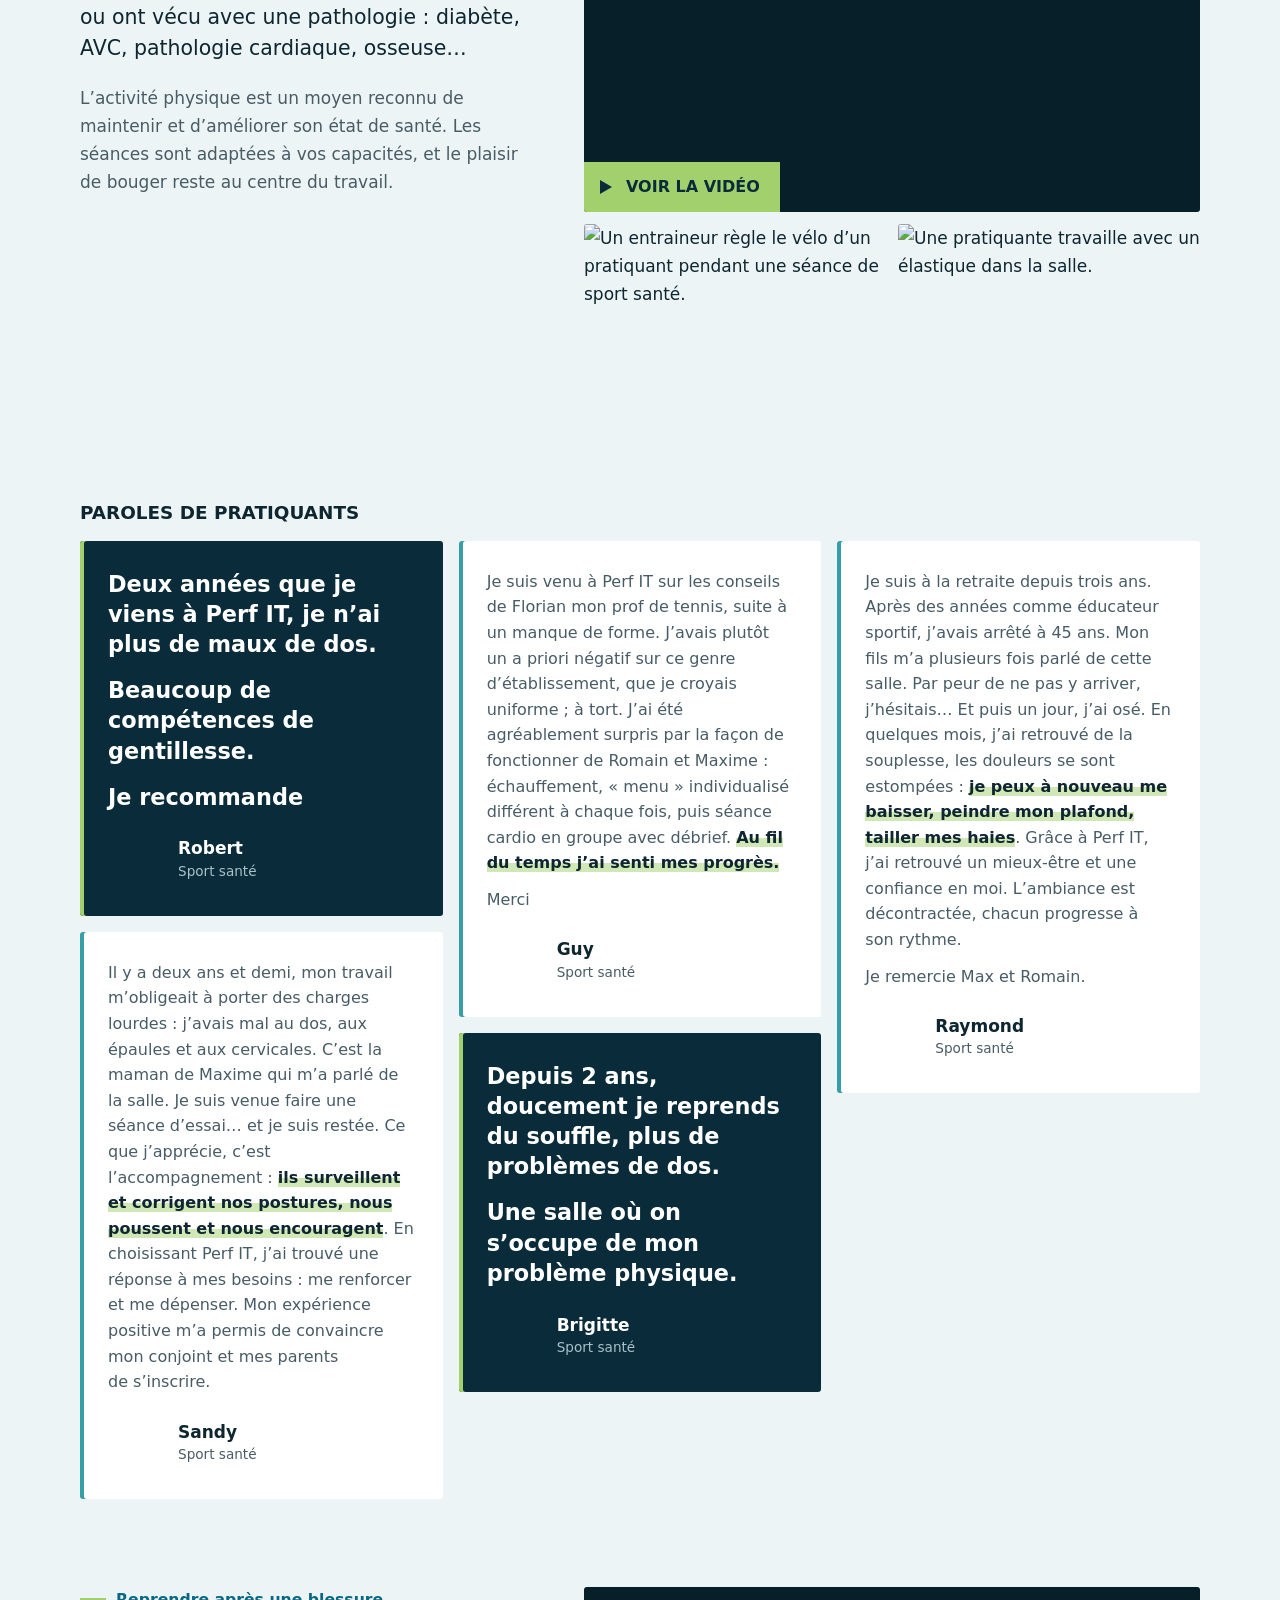
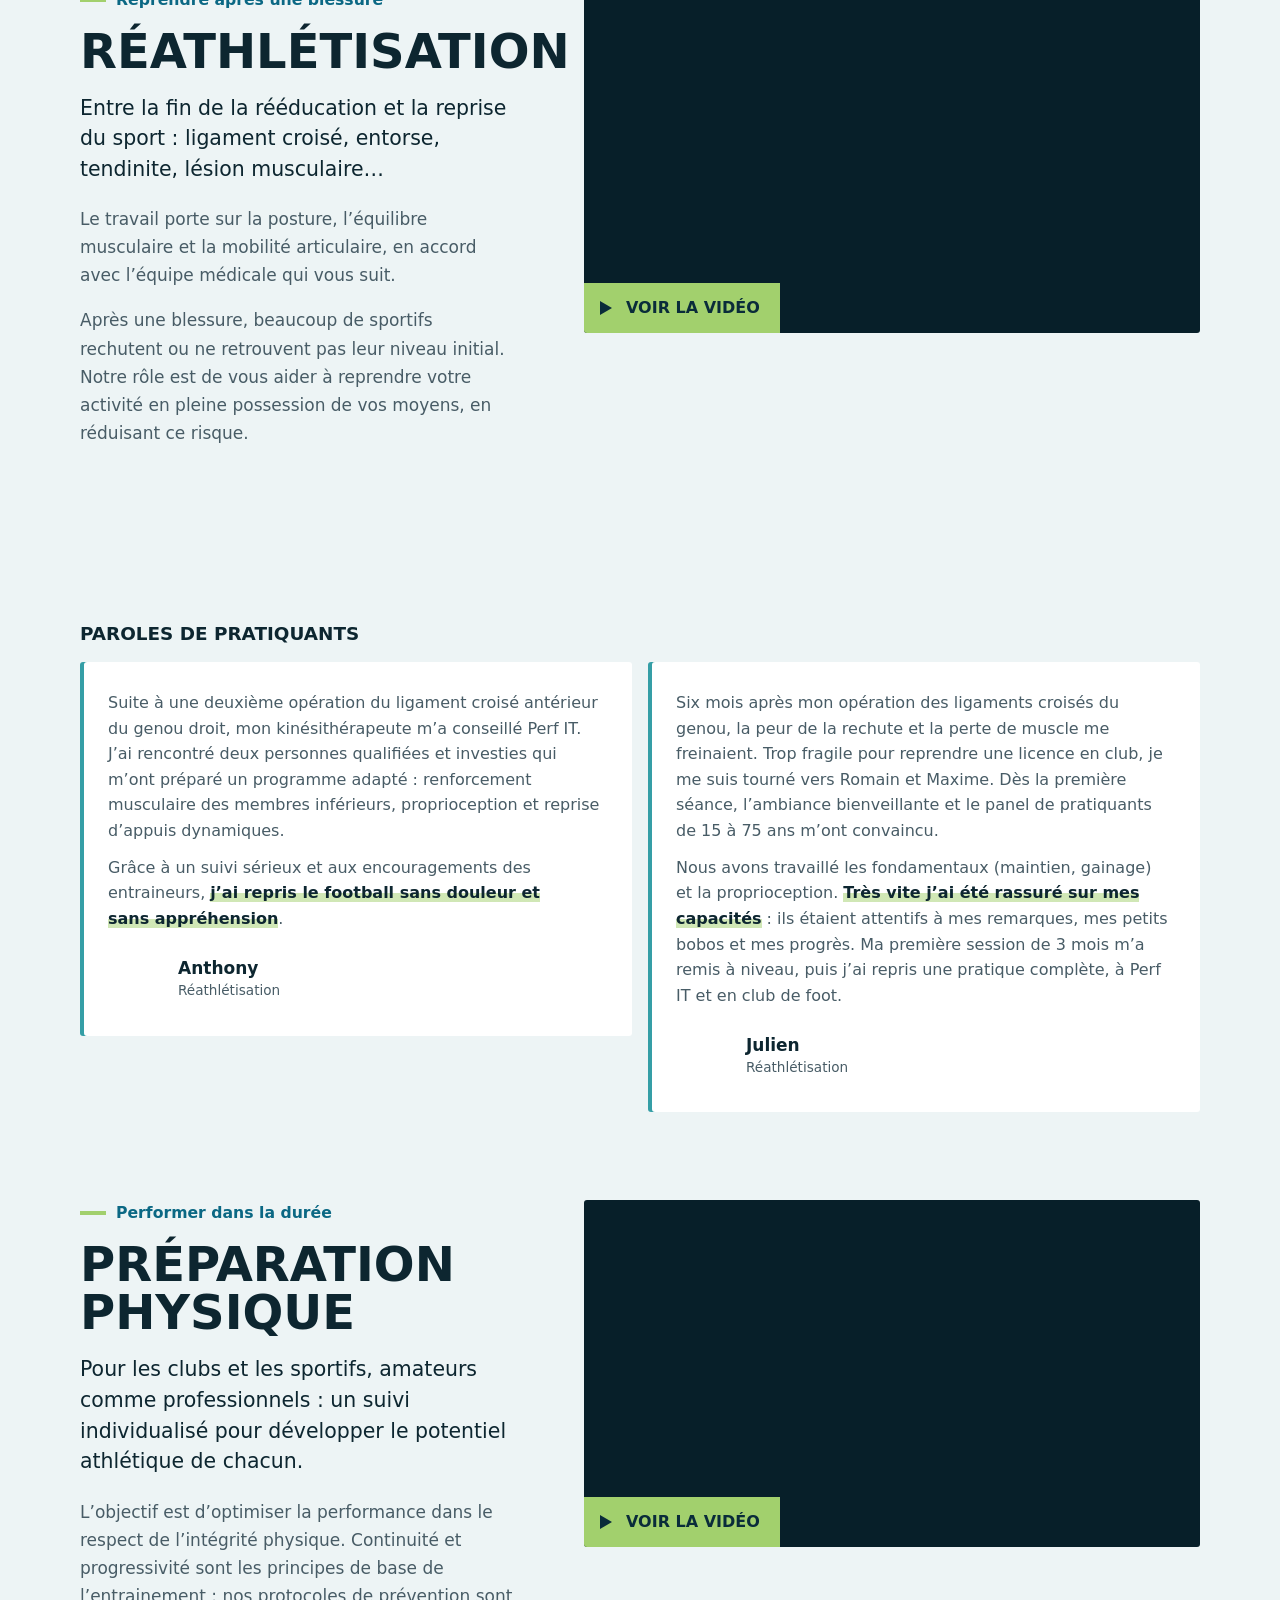
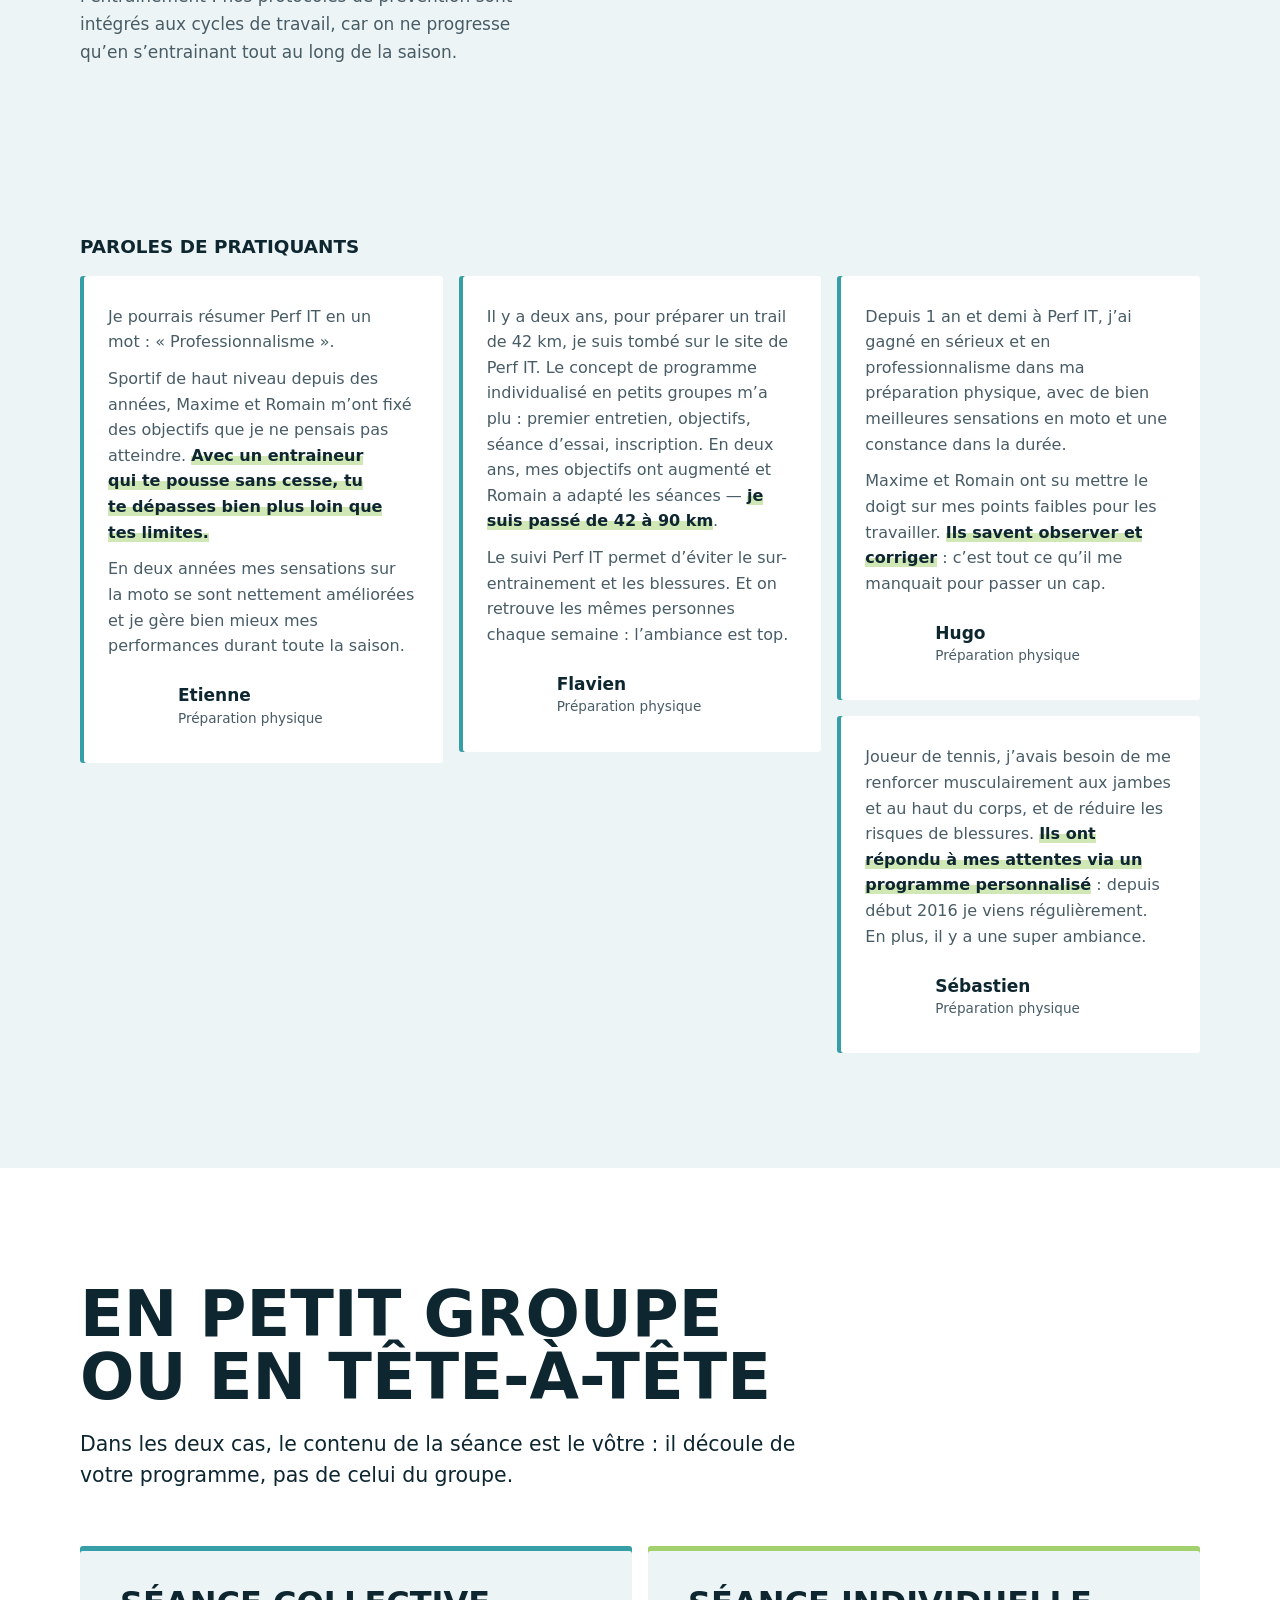
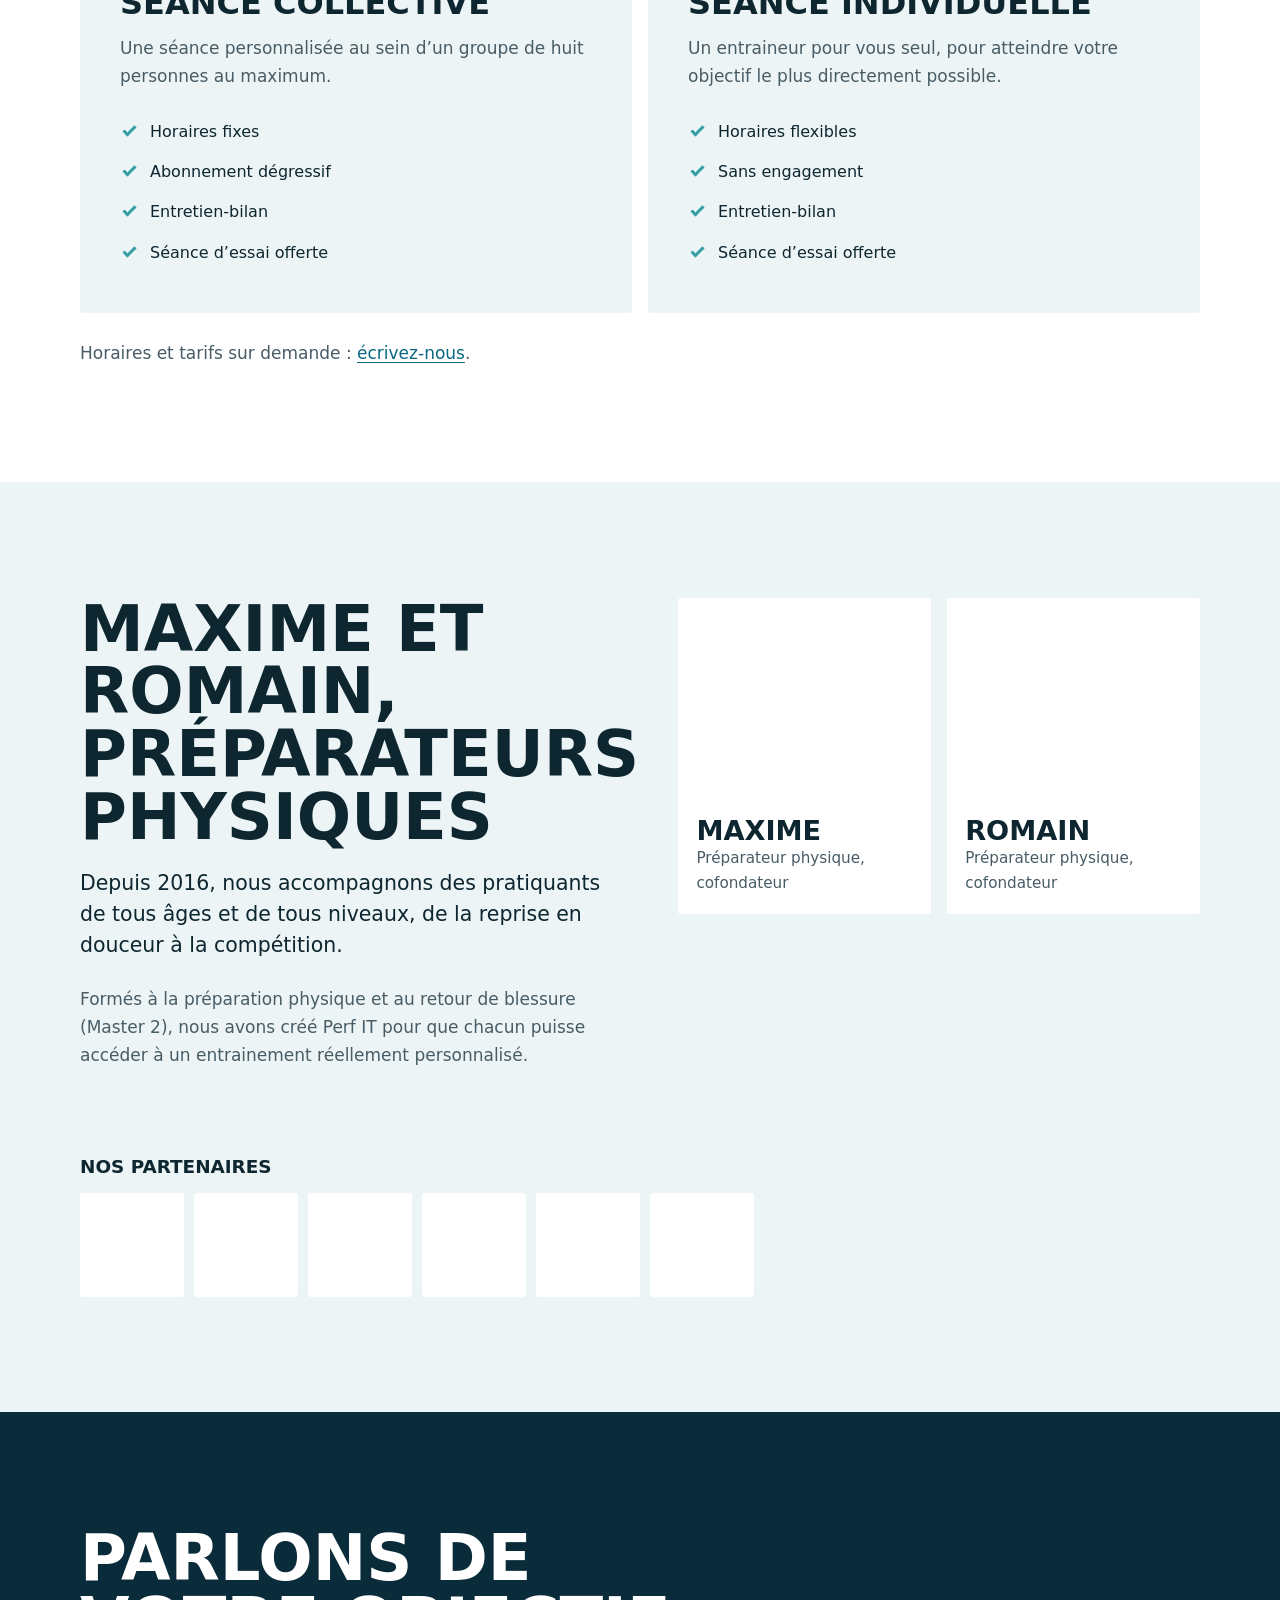
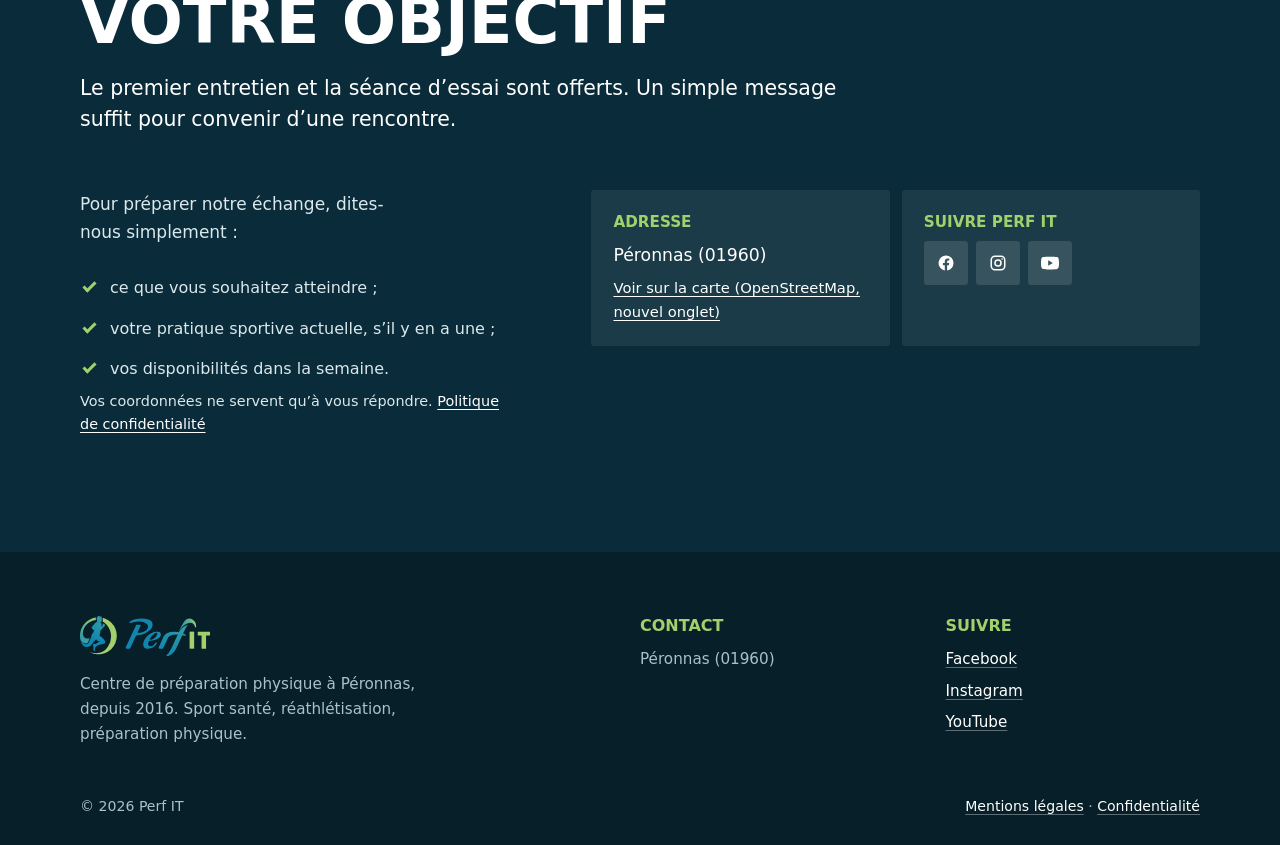
==== commit e14e8962: "design : identité aux couleurs du logo, titres condensés, bandeau sombre - police Archivo (auto-hébe" ====
--- a/index.html
+++ b/index.html
@@ -6,15 +6,15 @@
 <meta http-equiv="Content-Security-Policy" content="default-src 'self'; img-src 'self' data:; style-src 'self'; script-src 'self'; font-src 'self'; frame-src https://www.youtube-nocookie.com; object-src 'none'; base-uri 'self'; form-action 'none'">
 <meta name="referrer" content="strict-origin-when-cross-origin">
 <meta name="color-scheme" content="light dark">
-<meta name="theme-color" media="(prefers-color-scheme: light)" content="#fbfaf7">
-<meta name="theme-color" media="(prefers-color-scheme: dark)" content="#0b161a">
+<meta name="theme-color" media="(prefers-color-scheme: light)" content="#ffffff">
+<meta name="theme-color" media="(prefers-color-scheme: dark)" content="#08181f">
 <title>Perf IT — Préparation physique, réathlétisation et sport santé à Péronnas</title>
 <meta name="description" content="Centre de préparation physique à Péronnas (Ain), depuis 2016. Sport santé, réathlétisation, préparation physique : un entrainement individualisé, encadré par deux préparateurs physiques diplômés.">
 <link rel="canonical" href="https://perfitcenter.fr/">
 <link rel="icon" type="image/svg+xml" href="./assets/img/logo.svg">
 <link rel="icon" type="image/png" sizes="32x32" href="./assets/img/favicon-32x32.png">
 <link rel="icon" type="image/png" sizes="16x16" href="./assets/img/favicon-16x16.png">
-<link rel="preload" href="./assets/fonts/instrument-sans-latin-wght-normal.woff2" as="font" type="font/woff2" crossorigin>
+<link rel="preload" href="./assets/fonts/archivo-latin-wdth-normal.woff2" as="font" type="font/woff2" crossorigin>
 <link rel="stylesheet" href="./assets/css/style.css">
 <meta property="og:site_name" content="Perf IT">
 <meta property="og:locale" content="fr_FR">
@@ -72,24 +72,22 @@
 <main id="main-content" tabindex="-1">
 
 <section class="hero" id="top">
-  <div class="container">
-    <div class="hero-grid">
-      <div>
-        <p class="eyebrow">Préparation physique · Péronnas (Ain) · Depuis 2016</p>
-        <h1>Un entrainement à votre mesure.</h1>
-        <p class="lead">Sport santé, réathlétisation, préparation physique&nbsp;: deux préparateurs physiques diplômés construisent avec vous un programme adapté à votre objectif, à votre âge et à votre niveau.</p>
-        <div class="hero-actions">
-          <a class="btn" href="#contact">Prendre contact</a>
-          <a class="link-arrow" href="#activites">Voir les accompagnements</a>
-        </div>
-        <p class="hero-note">Premier entretien et séance d’essai offerts.</p>
-      </div>
-      <div class="hero-media">
-        <img class="hero-img-main" src="./assets/img/pp-2.webp" alt="Un préparateur physique de Perf IT assure un pratiquant au développé couché." width="800" height="607" fetchpriority="high">
-        <img class="hero-img-side" src="./assets/img/ss-2.webp" alt="Trois pratiquantes échangent en souriant pendant une séance collective." width="800" height="607">
-      </div>
-    </div>
-
+  <div class="container hero-grid">
+    <div class="hero-text">
+      <p class="kicker">Péronnas (Ain) · depuis 2016</p>
+      <h1>Un entrainement à votre mesure</h1>
+      <p class="lead">Sport santé, réathlétisation, préparation physique&nbsp;: deux préparateurs physiques diplômés construisent avec vous un programme adapté à votre objectif, à votre âge et à votre niveau.</p>
+      <div class="hero-actions">
+        <a class="btn accent" href="#contact">Prendre contact</a>
+        <a class="link-arrow" href="#activites">Voir les accompagnements</a>
+      </div>
+      <p class="hero-note">Premier entretien et séance d’essai offerts.</p>
+    </div>
+    <div class="hero-media">
+      <img src="./assets/img/pp-2.webp" alt="Un préparateur physique de Perf IT assure un pratiquant au développé couché." width="800" height="607" fetchpriority="high">
+    </div>
+  </div>
+  <div class="container">
     <dl class="facts">
       <div><dt>2016</dt><dd>Ouverture du centre à Péronnas</dd></div>
       <div><dt>2 entraineurs</dt><dd>préparateurs physiques diplômés, présents depuis l’ouverture</dd></div>
@@ -103,7 +101,6 @@
   <div class="container">
     <div class="split">
       <div class="prose">
-        <p class="eyebrow">Notre approche</p>
         <div class="section-head">
           <h2>Un programme construit avec vous</h2>
           <p class="lead">Perf IT n’est pas une salle de sport en libre accès. Chaque accompagnement commence par une rencontre, pour comprendre votre objectif, votre parcours et vos contraintes.</p>
@@ -137,10 +134,9 @@
   </div>
 </section>
 
-<section class="section" id="activites" data-spy>
+<section class="section alt" id="activites" data-spy>
   <div class="container">
     <div class="section-head">
-      <p class="eyebrow">Les accompagnements</p>
       <h2>Trois accompagnements, selon votre profil et votre objectif</h2>
       <p class="lead">Que vous veniez pour votre santé, après une blessure ou pour une échéance sportive, la méthode est la même&nbsp;: un bilan, un programme, un suivi. Seul le contenu change.</p>
     </div>
@@ -153,7 +149,7 @@
     <article class="activity" id="sport-sante">
       <div class="activity-head">
         <div class="activity-text">
-          <p class="eyebrow">Entretenir ou retrouver sa santé</p>
+          <p class="tag">Entretenir ou retrouver sa santé</p>
           <h3>Sport santé</h3>
           <p class="lead">Pour les personnes de tout âge qui vivent ou ont vécu avec une pathologie&nbsp;: diabète, AVC, pathologie cardiaque, osseuse…</p>
           <p>L’activité physique est un moyen reconnu de maintenir et d’améliorer son état de santé. Les séances sont adaptées à vos capacités, et le plaisir de bouger reste au centre du travail.</p>
@@ -199,7 +195,7 @@
     <article class="activity" id="reathletisation">
       <div class="activity-head">
         <div class="activity-text">
-          <p class="eyebrow">Reprendre après une blessure</p>
+          <p class="tag">Reprendre après une blessure</p>
           <h3>Réathlétisation</h3>
           <p class="lead">Entre la fin de la rééducation et la reprise du sport&nbsp;: ligament croisé, entorse, tendinite, lésion musculaire…</p>
           <p>Le travail porte sur la posture, l’équilibre musculaire et la mobilité articulaire, en accord avec l’équipe médicale qui vous suit.</p>
@@ -234,7 +230,7 @@
     <article class="activity" id="preparation-physique">
       <div class="activity-head">
         <div class="activity-text">
-          <p class="eyebrow">Performer dans la durée</p>
+          <p class="tag">Performer dans la durée</p>
           <h3>Préparation physique</h3>
           <p class="lead">Pour les clubs et les sportifs, amateurs comme professionnels&nbsp;: un suivi individualisé pour développer le potentiel athlétique de chacun.</p>
           <p>L’objectif est d’optimiser la performance dans le respect de l’intégrité physique. Continuité et progressivité sont les principes de base de l’entrainement&nbsp;: nos protocoles de prévention sont intégrés aux cycles de travail, car on ne progresse qu’en s’entrainant tout au long de la saison.</p>
@@ -275,10 +271,9 @@
   </div>
 </section>
 
-<section class="section alt" id="formules" data-spy>
+<section class="section" id="formules" data-spy>
   <div class="container">
     <div class="section-head">
-      <p class="eyebrow">Les formules</p>
       <h2>En petit groupe ou en tête-à-tête</h2>
       <p class="lead">Dans les deux cas, le contenu de la séance est le vôtre&nbsp;: il découle de votre programme, pas de celui du groupe.</p>
     </div>
@@ -308,11 +303,10 @@
   </div>
 </section>
 
-<section class="section" id="equipe" data-spy>
+<section class="section alt" id="equipe" data-spy>
   <div class="container">
     <div class="split">
       <div class="prose">
-        <p class="eyebrow">L’équipe</p>
         <div class="section-head">
           <h2>Maxime et Romain, préparateurs physiques</h2>
           <p class="lead">Depuis 2016, nous accompagnons des pratiquants de tous âges et de tous niveaux, de la reprise en douceur à la compétition.</p>
@@ -345,10 +339,9 @@
   </div>
 </section>
 
-<section class="section alt" id="contact" data-spy>
+<section class="section dark" id="contact" data-spy>
   <div class="container">
     <div class="section-head">
-      <p class="eyebrow">Contact</p>
       <h2>Parlons de votre objectif</h2>
       <p class="lead">Le premier entretien et la séance d’essai sont offerts. Un simple message suffit pour convenir d’une rencontre.</p>
     </div>
@@ -360,7 +353,7 @@
           <li>votre pratique sportive actuelle, s’il y en a une&nbsp;;</li>
           <li>vos disponibilités dans la semaine.</li>
         </ul>
-        <p class="contact-cta" data-cfg-if="email"><a class="btn" data-cfg-href="mailto:{email}?subject=Premier%20contact">Nous écrire</a></p>
+        <p class="contact-cta" data-cfg-if="email"><a class="btn accent" data-cfg-href="mailto:{email}?subject=Premier%20contact">Nous écrire</a></p>
         <p class="small">Vos coordonnées ne servent qu’à vous répondre. <a href="./politique-de-confidentialite/">Politique de confidentialité</a></p>
       </div>
       <dl class="contact-list">
--- a/assets/css/style.css
+++ b/assets/css/style.css
@@ -1,60 +1,60 @@
 /* Perf IT — feuille de style unique.
-   Principes : typographie d'abord, filets plutôt qu'ombres, une seule couleur d'accent,
-   aucun style en ligne dans le HTML (compatible avec la CSP `style-src 'self'`). */
+   Identité : couleurs du logo (bleu, turquoise, vert), titres condensés en capitales,
+   aplats francs plutôt que filets. Aucun style en ligne dans le HTML (CSP `style-src 'self'`). */
 
 @font-face {
-  font-family: "Instrument Sans";
-  src: url("../fonts/instrument-sans-latin-wght-normal.woff2") format("woff2");
-  font-weight: 400 700;
+  font-family: "Archivo";
+  src: url("../fonts/archivo-latin-wdth-normal.woff2") format("woff2");
+  font-weight: 100 900;
+  font-stretch: 62% 125%;
   font-style: normal;
   font-display: swap;
 }
 
 :root {
   color-scheme: light;
-  --bg: #fbfaf7;
-  --bg-alt: #f2f0ea;
+  /* couleurs du logo */
+  --brand-blue: #1086af;
+  --brand-teal: #359ea6;
+  --brand-green: #a2d06d;
+  --deep: #0a2c3a;
+  --deeper: #071f29;
+
+  --bg: #ffffff;
+  --bg-alt: #edf4f5;
   --surface: #ffffff;
-  --ink: #10242b;
-  --muted: #4c5e65;
-  --line: #dcd9d0;
-  --accent: #0f6e7c;
-  --accent-soft: #dcebeb;
-  --btn-bg: #10242b;
-  --btn-ink: #fbfaf7;
-  --btn-hover: #0f6e7c;
-  --header-bg: rgba(251, 250, 247, 0.9);
-  --footer-bg: #0c1d23;
-  --footer-ink: #b9c9cc;
-  --ok: #2c6b1f;
-  --ko: #b3261e;
-  --radius: 6px;
-  --radius-lg: 12px;
+  --ink: #0d2630;
+  --muted: #485c66;
+  --line: #d3e0e3;
+  --accent: #0b6884;
+  --btn-bg: #0b6884;
+  --btn-ink: #ffffff;
+  --btn-hover: #084f66;
+  --mark: rgba(162, 208, 109, 0.5);
+  --header-bg: rgba(255, 255, 255, 0.94);
+  --radius: 3px;
   --maxw: 1200px;
   --gutter: clamp(20px, 4vw, 40px);
   --header-h: 68px;
-  --font: "Instrument Sans", system-ui, -apple-system, "Segoe UI", Roboto, "Helvetica Neue", Arial, sans-serif;
+  --font: "Archivo", system-ui, -apple-system, "Segoe UI", Roboto, "Helvetica Neue", Arial, sans-serif;
 }
 
 @media (prefers-color-scheme: dark) {
   :root {
     color-scheme: dark;
-    --bg: #0b161a;
-    --bg-alt: #0f1d22;
-    --surface: #13242a;
-    --ink: #e9f0f0;
-    --muted: #a3b6ba;
-    --line: #24383e;
-    --accent: #72cfd6;
-    --accent-soft: #16333a;
-    --btn-bg: #72cfd6;
-    --btn-ink: #06262b;
-    --btn-hover: #a4e3e7;
-    --header-bg: rgba(11, 22, 26, 0.88);
-    --footer-bg: #081215;
-    --footer-ink: #a3b6ba;
-    --ok: #9bd67f;
-    --ko: #ff9b93;
+    --bg: #08181f;
+    --bg-alt: #0c222b;
+    --surface: #112c37;
+    --ink: #e8f1f3;
+    --muted: #a5b9c0;
+    --line: #21404c;
+    --accent: #6ccbd6;
+    --btn-bg: #a2d06d;
+    --btn-ink: #0a2c3a;
+    --btn-hover: #b9e08c;
+    --mark: rgba(162, 208, 109, 0.3);
+    --header-bg: rgba(8, 24, 31, 0.92);
+    --deeper: #051319;
   }
 }
 
@@ -74,7 +74,6 @@
   line-height: 1.65;
   color: var(--ink);
   background: var(--bg);
-  -webkit-font-smoothing: antialiased;
 }
 
 img { max-width: 100%; height: auto; display: block; }
@@ -82,18 +81,19 @@
 a { color: var(--accent); text-decoration-thickness: 1px; text-underline-offset: 0.2em; }
 a:hover { text-decoration-thickness: 2px; }
 
-h1, h2, h3, h4 {
-  margin: 0;
-  font-weight: 600;
-  line-height: 1.1;
-  letter-spacing: -0.025em;
-  text-wrap: balance;
+h1, h2, h3, h4 { margin: 0; font-weight: 700; line-height: 1.1; text-wrap: balance; }
+/* Titres principaux : Archivo condensé, en capitales */
+h1, h2 {
+  font-stretch: 68%;
+  font-weight: 800;
+  text-transform: uppercase;
+  line-height: 0.98;
 }
 p { margin: 0 0 1em; text-wrap: pretty; }
 p:last-child { margin-bottom: 0; }
 
-::selection { background: var(--accent); color: var(--bg); }
-:focus-visible { outline: 2px solid var(--accent); outline-offset: 3px; border-radius: 3px; }
+::selection { background: var(--brand-green); color: #0a2c3a; }
+:focus-visible { outline: 3px solid var(--brand-green); outline-offset: 2px; }
 [hidden] { display: none !important; }
 
 .container { max-width: var(--maxw); margin: 0 auto; padding: 0 var(--gutter); }
@@ -104,10 +104,9 @@
   top: -80px;
   z-index: 200;
   padding: 10px 16px;
-  border-radius: var(--radius);
-  background: var(--btn-bg);
-  color: var(--btn-ink);
-  font-weight: 600;
+  background: var(--brand-green);
+  color: #0a2c3a;
+  font-weight: 700;
   text-decoration: none;
 }
 .skip-link:focus { top: 12px; }
@@ -119,12 +118,12 @@
   top: 0;
   z-index: 100;
   background: var(--header-bg);
-  -webkit-backdrop-filter: blur(12px);
-  backdrop-filter: blur(12px);
-  border-bottom: 1px solid transparent;
-  transition: border-color 0.2s ease;
-}
-.site-header.scrolled { border-bottom-color: var(--line); }
+  -webkit-backdrop-filter: blur(10px);
+  backdrop-filter: blur(10px);
+  box-shadow: 0 1px 0 transparent;
+  transition: box-shadow 0.2s ease;
+}
+.site-header.scrolled { box-shadow: 0 1px 0 var(--line), 0 6px 18px -12px rgba(10, 44, 58, 0.35); }
 
 .header-inner {
   max-width: var(--maxw);
@@ -137,30 +136,32 @@
   gap: 20px;
 }
 .brand { display: inline-flex; align-items: center; padding: 6px 0; }
-.brand img { height: 36px; width: auto; }
-
-.main-nav { display: flex; align-items: center; gap: 28px; }
-.main-nav ul { list-style: none; display: flex; align-items: center; gap: 28px; margin: 0; padding: 0; }
+.brand img { height: 38px; width: auto; }
+
+.main-nav { display: flex; align-items: center; gap: 30px; }
+.main-nav ul { list-style: none; display: flex; align-items: center; gap: 30px; margin: 0; padding: 0; }
 .main-nav a:not(.btn) {
   display: inline-block;
   padding: 10px 0;
   color: var(--ink);
-  font-size: 0.95rem;
-  font-weight: 500;
+  font-stretch: 80%;
+  font-size: 1rem;
+  font-weight: 700;
+  text-transform: uppercase;
   text-decoration: none;
-  border-bottom: 2px solid transparent;
-}
-.main-nav a:not(.btn):hover { color: var(--accent); }
-.main-nav a[aria-current="true"] { border-bottom-color: var(--accent); }
+  box-shadow: inset 0 -3px 0 transparent;
+}
+.main-nav a:not(.btn):hover { box-shadow: inset 0 -3px 0 var(--line); }
+.main-nav a[aria-current="true"] { box-shadow: inset 0 -3px 0 var(--brand-green); }
 
 .nav-burger {
   display: none;
   width: 44px;
   height: 44px;
   padding: 0;
-  border: 1px solid var(--line);
+  border: 0;
   border-radius: var(--radius);
-  background: transparent;
+  background: var(--bg-alt);
   color: var(--ink);
   cursor: pointer;
   align-items: center;
@@ -168,10 +169,9 @@
 }
 .nav-burger .bars, .nav-burger .bars::before, .nav-burger .bars::after {
   display: block;
-  width: 18px;
+  width: 20px;
   height: 2px;
   background: currentColor;
-  border-radius: 1px;
   transition: transform 0.2s ease, background-color 0.2s ease;
 }
 .nav-burger .bars { position: relative; }
@@ -189,226 +189,228 @@
   align-items: center;
   justify-content: center;
   gap: 8px;
-  min-height: 48px;
-  padding: 12px 22px;
-  border: 1px solid var(--btn-bg);
+  min-height: 50px;
+  padding: 12px 26px;
+  border: 2px solid var(--btn-bg);
   border-radius: var(--radius);
   background: var(--btn-bg);
   color: var(--btn-ink);
   font: inherit;
-  font-size: 1rem;
-  font-weight: 600;
+  font-stretch: 80%;
+  font-size: 1.05rem;
+  font-weight: 700;
   line-height: 1.2;
+  text-transform: uppercase;
   text-decoration: none;
   cursor: pointer;
   transition: background-color 0.15s ease, border-color 0.15s ease, color 0.15s ease;
 }
 .btn:hover { background: var(--btn-hover); border-color: var(--btn-hover); }
-.btn.small { min-height: 40px; padding: 8px 16px; font-size: 0.95rem; }
-.btn.ghost { background: transparent; color: var(--ink); border-color: var(--line); }
-.btn.ghost:hover { background: transparent; border-color: var(--ink); }
-
-.link-arrow { display: inline-flex; align-items: center; gap: 8px; font-weight: 600; color: var(--ink); text-decoration: none; }
+.btn.small { min-height: 40px; padding: 6px 16px; font-size: 0.95rem; }
+/* bouton vert du logo, réservé aux fonds sombres */
+.btn.accent { background: var(--brand-green); border-color: var(--brand-green); color: #0a2c3a; }
+.btn.accent:hover { background: #b9e08c; border-color: #b9e08c; }
+.btn.ghost { background: transparent; color: inherit; border-color: currentColor; }
+.btn.ghost:hover { background: transparent; border-color: var(--brand-green); color: var(--brand-green); }
+
+.link-arrow { display: inline-flex; align-items: center; gap: 8px; font-weight: 700; color: inherit; text-decoration: underline; text-decoration-color: var(--brand-green); text-decoration-thickness: 2px; text-underline-offset: 0.3em; }
 .link-arrow::after { content: "→"; transition: transform 0.15s ease; }
-.link-arrow:hover { color: var(--accent); }
 .link-arrow:hover::after { transform: translateX(3px); }
 
 /* ---------- Éléments de texte communs ---------- */
 
-.eyebrow {
-  margin: 0 0 16px;
-  font-size: 0.8rem;
-  font-weight: 600;
-  letter-spacing: 0.09em;
-  text-transform: uppercase;
-  color: var(--accent);
-}
-.lead { font-size: clamp(1.125rem, 1.6vw, 1.3rem); line-height: 1.5; color: var(--ink); }
+.tag { display: flex; align-items: center; gap: 10px; margin: 0 0 14px; font-size: 0.98rem; font-weight: 600; color: var(--accent); }
+.tag::before { content: ""; flex: none; width: 26px; height: 4px; background: var(--brand-green); }
+.lead { font-size: clamp(1.125rem, 1.6vw, 1.28rem); line-height: 1.5; color: var(--ink); }
 .muted { color: var(--muted); }
 .small { font-size: 0.9rem; }
 
-.section { padding: clamp(72px, 10vw, 128px) 0; border-top: 1px solid var(--line); }
+.section { padding: clamp(64px, 9vw, 120px) 0; }
 .section.alt { background: var(--bg-alt); }
-.section-head { max-width: 46rem; margin-bottom: clamp(36px, 5vw, 64px); }
-.section-head h2 { font-size: clamp(1.9rem, 4.2vw, 3rem); margin-bottom: 20px; }
+.section.dark { background: var(--deep); color: #dbe8ec; }
+.section.dark h2, .section.dark .lead { color: #fff; }
+.section.dark a:not(.btn) { color: #fff; }
+.section-head { max-width: 48rem; margin-bottom: clamp(32px, 5vw, 56px); }
+.section-head h2 { font-size: clamp(2.3rem, 5.4vw, 4rem); margin-bottom: 20px; }
 :where(.section-head) p { color: var(--muted); }
+.section.dark :where(.section-head, .prose) p { color: #dbe8ec; }
 .prose .section-head { margin-bottom: 24px; }
 
 /* ---------- Accueil : bandeau ---------- */
 
-.hero { padding: clamp(48px, 8vw, 104px) 0 clamp(56px, 8vw, 96px); }
-.hero-grid { display: grid; grid-template-columns: minmax(0, 7fr) minmax(0, 5fr); gap: clamp(32px, 6vw, 88px); align-items: center; }
-.hero h1 { font-size: clamp(2.6rem, 6.4vw, 4.75rem); line-height: 1; letter-spacing: -0.035em; margin-bottom: 28px; }
-.hero .lead { max-width: 34rem; color: var(--muted); margin-bottom: 36px; }
+.hero { background: var(--deep); color: #dbe8ec; overflow: hidden; }
+.hero-grid { display: grid; grid-template-columns: minmax(0, 6fr) minmax(0, 5fr); gap: clamp(28px, 5vw, 72px); align-items: stretch; }
+.hero-text { padding: clamp(48px, 8vw, 104px) 0 clamp(40px, 6vw, 80px); }
+.kicker { margin: 0 0 18px; font-stretch: 80%; font-size: 1.05rem; font-weight: 700; text-transform: uppercase; color: var(--brand-green); }
+.hero h1 { font-size: clamp(3rem, 8.2vw, 6.4rem); line-height: 0.92; color: #fff; margin-bottom: 28px; }
+.hero .lead { max-width: 33rem; color: #dbe8ec; margin-bottom: 34px; }
 .hero-actions { display: flex; align-items: center; flex-wrap: wrap; gap: 16px 28px; }
-.hero-note { margin-top: 28px; font-size: 0.95rem; color: var(--muted); }
-
-.hero-media { position: relative; padding: 0 0 13% 15%; }
-.hero-media img { border-radius: var(--radius-lg); object-fit: cover; width: 100%; }
-.hero-img-main { aspect-ratio: 10 / 11; }
-.hero-img-side {
-  position: absolute;
-  left: 0;
-  bottom: 0;
-  max-width: 48%;
-  aspect-ratio: 4 / 3;
-  border: 6px solid var(--bg);
-}
-
-.facts { margin: clamp(56px, 8vw, 96px) 0 0; display: grid; grid-template-columns: repeat(4, minmax(0, 1fr)); gap: 0 clamp(20px, 3vw, 40px); }
-.facts > div { border-top: 1px solid var(--ink); padding-top: 18px; }
-.facts dt { font-size: clamp(1.6rem, 3vw, 2.25rem); font-weight: 600; letter-spacing: -0.03em; line-height: 1.1; }
-.facts dd { margin: 8px 0 0; font-size: 0.95rem; line-height: 1.45; color: var(--muted); }
+.hero .link-arrow { color: #fff; }
+.hero-note { margin-top: 26px; font-size: 0.95rem; color: #a9c1c9; }
+
+/* photo en pleine hauteur, bord gauche incliné */
+.hero-media { position: relative; margin-right: calc(-1 * (var(--gutter) + max(0px, (100vw - var(--maxw)) / 2))); }
+.hero-media img { position: absolute; inset: 0; width: 100%; height: 100%; object-fit: cover; object-position: 60% 30%; clip-path: polygon(16% 0, 100% 0, 100% 100%, 0 100%); }
+
+.facts { margin: 0; display: grid; grid-template-columns: repeat(4, minmax(0, 1fr)); border-top: 1px solid rgba(255, 255, 255, 0.18); }
+.facts > div { padding: 26px clamp(14px, 2.4vw, 32px) 30px; border-left: 1px solid rgba(255, 255, 255, 0.18); }
+.facts > div:first-child { border-left: 0; padding-left: 0; }
+.facts dt { font-stretch: 68%; font-size: clamp(1.9rem, 3.6vw, 2.9rem); font-weight: 800; line-height: 1; text-transform: uppercase; color: var(--brand-green); }
+.facts dd { margin: 8px 0 0; font-size: 0.95rem; line-height: 1.4; color: #dbe8ec; }
 
 /* ---------- Approche ---------- */
 
-.split { display: grid; grid-template-columns: minmax(0, 1fr) minmax(0, 1fr); gap: clamp(32px, 6vw, 88px); align-items: start; }
+.split { display: grid; grid-template-columns: minmax(0, 1fr) minmax(0, 1fr); gap: clamp(32px, 6vw, 80px); align-items: start; }
 :where(.prose) p { color: var(--muted); }
 
-.steps { list-style: none; counter-reset: step; margin: clamp(48px, 7vw, 88px) 0 0; padding: 0; display: grid; grid-template-columns: repeat(3, minmax(0, 1fr)); gap: clamp(20px, 3vw, 40px); }
-.steps li { counter-increment: step; border-top: 1px solid var(--line); padding-top: 20px; }
-.steps li::before { content: "0" counter(step); display: block; margin-bottom: 14px; font-size: 0.85rem; font-weight: 600; letter-spacing: 0.06em; color: var(--accent); }
+.steps { list-style: none; counter-reset: step; margin: clamp(44px, 6vw, 80px) 0 0; padding: 0; display: grid; grid-template-columns: repeat(3, minmax(0, 1fr)); gap: 16px; }
+.steps li { counter-increment: step; position: relative; padding: 26px 26px 28px; background: var(--bg-alt); border-radius: var(--radius); }
+.steps li::before { content: counter(step); display: block; margin-bottom: 10px; font-stretch: 68%; font-size: 3.4rem; font-weight: 800; line-height: 0.9; color: var(--brand-teal); }
 .steps h3 { font-size: 1.2rem; margin-bottom: 8px; }
 .steps p { color: var(--muted); font-size: 0.98rem; }
 
 /* ---------- Vidéos (chargées au clic uniquement) ---------- */
 
 .video { margin: 0; }
-.video-poster { position: relative; display: block; width: 100%; padding: 0; border: 0; border-radius: var(--radius-lg); overflow: hidden; background: var(--footer-bg); color: #fff; font: inherit; cursor: pointer; }
-.video-poster img { width: 100%; aspect-ratio: 16 / 9; object-fit: cover; transition: transform 0.4s ease, opacity 0.2s ease; opacity: 0.86; }
-.video-poster:hover img, .video-poster:focus-visible img { transform: scale(1.02); opacity: 0.72; }
-.video-poster .play { position: absolute; left: 16px; bottom: 16px; display: inline-flex; align-items: center; gap: 12px; padding: 8px 18px 8px 8px; border-radius: 999px; background: rgba(8, 18, 21, 0.78); font-size: 0.95rem; font-weight: 600; }
-.video-poster .play svg { width: 36px; height: 36px; padding: 10px 9px 10px 12px; border-radius: 50%; background: #fff; fill: #10242b; }
+.video-poster { position: relative; display: block; width: 100%; padding: 0; border: 0; border-radius: var(--radius); overflow: hidden; background: var(--deeper); color: #fff; font: inherit; cursor: pointer; }
+.video-poster img { width: 100%; aspect-ratio: 16 / 9; object-fit: cover; transition: transform 0.4s ease, opacity 0.2s ease; opacity: 0.82; }
+.video-poster:hover img, .video-poster:focus-visible img { transform: scale(1.02); opacity: 0.65; }
+.video-poster .play { position: absolute; left: 0; bottom: 0; display: inline-flex; align-items: center; gap: 12px; padding: 12px 20px 12px 14px; background: var(--brand-green); color: #0a2c3a; font-stretch: 80%; font-size: 1rem; font-weight: 700; text-transform: uppercase; }
+.video-poster .play svg { width: 16px; height: 16px; fill: currentColor; }
 .video figcaption { margin-top: 10px; font-size: 0.85rem; color: var(--muted); }
 
-.video-dialog { width: min(960px, calc(100vw - 32px)); padding: 0; border: 0; border-radius: var(--radius-lg); background: #000; color: #fff; overflow: visible; }
-.video-dialog::backdrop { background: rgba(6, 14, 17, 0.86); }
-.video-frame { position: relative; aspect-ratio: 16 / 9; border-radius: var(--radius-lg); overflow: hidden; }
+.video-dialog { width: min(960px, calc(100vw - 32px)); padding: 0; border: 0; background: #000; color: #fff; overflow: visible; }
+.video-dialog::backdrop { background: rgba(5, 19, 25, 0.9); }
+.video-frame { position: relative; aspect-ratio: 16 / 9; }
 .video-frame iframe { position: absolute; inset: 0; width: 100%; height: 100%; border: 0; }
-.dialog-close { position: absolute; top: -52px; right: 0; width: 44px; height: 44px; border: 1px solid rgba(255, 255, 255, 0.4); border-radius: 50%; background: transparent; color: #fff; font-size: 24px; line-height: 1; cursor: pointer; }
-.dialog-close:hover { background: rgba(255, 255, 255, 0.16); }
+.dialog-close { position: absolute; top: -52px; right: 0; width: 44px; height: 44px; border: 0; border-radius: var(--radius); background: var(--brand-green); color: #0a2c3a; font-size: 26px; line-height: 1; cursor: pointer; }
+.dialog-close:hover { background: #b9e08c; }
 
 /* ---------- Accompagnements ---------- */
 
 .jump { list-style: none; margin: 0; padding: 0; display: flex; flex-wrap: wrap; gap: 10px; }
-.jump a { display: inline-flex; align-items: center; min-height: 44px; padding: 8px 16px; border: 1px solid var(--line); border-radius: 999px; color: var(--ink); font-size: 0.95rem; font-weight: 500; text-decoration: none; }
-.jump a:hover { border-color: var(--ink); }
-
-.activity { padding-top: clamp(40px, 6vw, 72px); margin-top: clamp(40px, 6vw, 72px); border-top: 1px solid var(--line); }
+.jump a { display: inline-flex; align-items: center; gap: 8px; min-height: 46px; padding: 8px 18px; background: var(--surface); border-radius: var(--radius); box-shadow: inset 0 -3px 0 var(--brand-teal); color: var(--ink); font-stretch: 80%; font-weight: 700; text-transform: uppercase; text-decoration: none; }
+.jump a::after { content: "↓"; color: var(--accent); }
+.jump a:hover { box-shadow: inset 0 -3px 0 var(--brand-green); }
+
+.activity { margin-top: clamp(48px, 7vw, 88px); }
 .activity-head { display: grid; grid-template-columns: minmax(0, 5fr) minmax(0, 7fr); gap: clamp(28px, 5vw, 72px); align-items: start; }
-.activity-text h3 { font-size: clamp(1.6rem, 3vw, 2.2rem); margin-bottom: 18px; }
+.activity-text h3 { font-stretch: 68%; font-size: clamp(2rem, 4vw, 3rem); font-weight: 800; line-height: 1; text-transform: uppercase; margin-bottom: 18px; }
 :where(.activity-text) p { color: var(--muted); }
-.activity-media { display: grid; gap: 14px; }
-.pair { display: grid; grid-template-columns: 1fr 1fr; gap: 14px; }
-.pair img { width: 100%; aspect-ratio: 4 / 3; object-fit: cover; border-radius: var(--radius-lg); }
-
-.quotes-title { margin: clamp(36px, 5vw, 56px) 0 20px; font-size: 0.8rem; font-weight: 600; letter-spacing: 0.09em; text-transform: uppercase; color: var(--muted); }
-.quotes { columns: 3 300px; column-gap: 20px; }
+.activity-media { display: grid; gap: 12px; }
+.pair { display: grid; grid-template-columns: 1fr 1fr; gap: 12px; }
+.pair img { width: 100%; aspect-ratio: 4 / 3; object-fit: cover; border-radius: var(--radius); }
+
+.quotes-title { margin: clamp(32px, 5vw, 52px) 0 18px; font-stretch: 80%; font-size: 1.15rem; font-weight: 700; text-transform: uppercase; color: var(--ink); }
+.quotes { columns: 3 300px; column-gap: 16px; }
 .quotes.two { columns: 2 300px; }
-.quote { break-inside: avoid; margin: 0 0 20px; padding: clamp(22px, 3vw, 30px); background: var(--surface); border: 1px solid var(--line); border-radius: var(--radius-lg); }
-.quote::before { content: "\201C"; display: block; height: 30px; font-size: 3.6rem; font-weight: 700; line-height: 1; color: var(--accent); }
-.quote blockquote { margin: 0; font-size: 1rem; line-height: 1.62; color: var(--muted); }
+.quote { break-inside: avoid; margin: 0 0 16px; padding: clamp(22px, 3vw, 28px); background: var(--surface); border-radius: var(--radius); box-shadow: inset 4px 0 0 var(--brand-teal); }
+.quote blockquote { margin: 0; font-size: 1rem; line-height: 1.6; color: var(--muted); }
 .quote blockquote p { margin-bottom: 0.7em; }
-.quote.short blockquote { font-size: clamp(1.2rem, 1.8vw, 1.4rem); font-weight: 600; line-height: 1.35; letter-spacing: -0.015em; color: var(--ink); }
-.quote mark { background: linear-gradient(transparent 58%, var(--accent-soft) 58%); color: var(--ink); font-weight: 600; }
-.quote figcaption { display: flex; align-items: center; gap: 14px; margin-top: 22px; padding-top: 18px; border-top: 1px solid var(--line); }
+.quote.short { background: var(--deep); box-shadow: inset 4px 0 0 var(--brand-green); }
+.quote.short blockquote { font-size: clamp(1.2rem, 1.8vw, 1.4rem); font-weight: 600; line-height: 1.35; color: #fff; }
+.quote.short .who { color: #fff; }
+.quote.short small { color: #a9c1c9; }
+.quote mark { background: linear-gradient(transparent 55%, var(--mark) 55%); color: var(--ink); font-weight: 600; }
+.quote figcaption { display: flex; align-items: center; gap: 14px; margin-top: 20px; }
 .quote figcaption img { width: 56px; height: 56px; border-radius: 50%; object-fit: cover; flex: none; }
-.quote .who { display: block; font-weight: 600; line-height: 1.3; }
+.quote .who { display: block; font-weight: 700; line-height: 1.3; }
 .quote small { display: block; font-size: 0.85rem; color: var(--muted); }
 
 /* ---------- Formules ---------- */
 
-.formats { display: grid; grid-template-columns: 1fr 1fr; gap: clamp(20px, 3vw, 32px); }
-.format { background: var(--surface); border: 1px solid var(--line); border-radius: var(--radius-lg); padding: clamp(24px, 4vw, 40px); }
-.format h3 { font-size: 1.5rem; margin-bottom: 12px; }
+.formats { display: grid; grid-template-columns: 1fr 1fr; gap: 16px; }
+.format { background: var(--bg-alt); border-radius: var(--radius); padding: clamp(24px, 4vw, 40px); box-shadow: inset 0 5px 0 var(--brand-teal); }
+.format:nth-child(2) { box-shadow: inset 0 5px 0 var(--brand-green); }
+.format h3 { font-stretch: 68%; font-size: 2rem; font-weight: 800; text-transform: uppercase; margin-bottom: 12px; }
 .format > p { color: var(--muted); }
-.checks { list-style: none; margin: 24px 0 0; padding: 0; border-top: 1px solid var(--line); }
-.checks li { position: relative; padding: 12px 0 12px 30px; border-bottom: 1px solid var(--line); font-size: 0.98rem; }
-.checks li:last-child { border-bottom: 0; padding-bottom: 0; }
-.checks li::before { content: ""; position: absolute; left: 4px; top: 18px; width: 12px; height: 7px; border-left: 2px solid var(--accent); border-bottom: 2px solid var(--accent); transform: rotate(-45deg); }
-.formats-note { margin-top: 28px; color: var(--muted); }
+.checks { list-style: none; margin: 22px 0 0; padding: 0; }
+.checks li { position: relative; padding: 7px 0 7px 30px; font-size: 1rem; font-weight: 500; }
+.checks li::before { content: ""; position: absolute; left: 3px; top: 14px; width: 13px; height: 7px; border-left: 3px solid var(--brand-teal); border-bottom: 3px solid var(--brand-teal); transform: rotate(-45deg); }
+.section.dark .checks li::before { border-color: var(--brand-green); }
+.formats-note { margin-top: 26px; color: var(--muted); }
 
 /* ---------- Équipe & partenaires ---------- */
 
-.team { display: grid; grid-template-columns: repeat(2, minmax(0, 1fr)); gap: clamp(20px, 3vw, 32px); }
-.coach { margin: 0; }
-.coach img { width: 100%; aspect-ratio: 5 / 4; object-fit: cover; border-radius: var(--radius-lg); }
-.coach figcaption { margin-top: 16px; }
-.coach .name { display: block; font-size: 1.3rem; font-weight: 600; letter-spacing: -0.02em; }
+.team { display: grid; grid-template-columns: repeat(2, minmax(0, 1fr)); gap: 16px; }
+.coach { margin: 0; background: var(--surface); border-radius: var(--radius); overflow: hidden; }
+.coach img { width: 100%; aspect-ratio: 5 / 4; object-fit: cover; }
+.coach figcaption { padding: 16px 18px 18px; }
+.coach .name { display: block; font-stretch: 68%; font-size: 1.7rem; font-weight: 800; line-height: 1.1; text-transform: uppercase; }
 .coach .role { display: block; color: var(--muted); font-size: 0.95rem; }
 
-.partners-block { margin-top: clamp(56px, 8vw, 96px); padding-top: 28px; border-top: 1px solid var(--line); }
-.partners-block h3 { font-size: 0.8rem; font-weight: 600; letter-spacing: 0.09em; text-transform: uppercase; color: var(--muted); margin-bottom: 20px; }
-.partners { list-style: none; margin: 0; padding: 0; display: flex; flex-wrap: wrap; gap: 12px; }
-.partners a { display: flex; align-items: center; justify-content: center; width: 104px; height: 104px; padding: 12px; background: #fff; border: 1px solid var(--line); border-radius: var(--radius); }
+.partners-block { margin-top: clamp(48px, 7vw, 88px); }
+.partners-block h3 { font-stretch: 80%; font-size: 1.15rem; font-weight: 700; text-transform: uppercase; margin-bottom: 16px; }
+.partners { list-style: none; margin: 0; padding: 0; display: flex; flex-wrap: wrap; gap: 10px; }
+.partners a { display: flex; align-items: center; justify-content: center; width: 104px; height: 104px; padding: 12px; background: #fff; border-radius: var(--radius); }
 .partners img { max-height: 100%; width: auto; filter: grayscale(1); opacity: 0.8; transition: filter 0.2s ease, opacity 0.2s ease; }
 .partners a:hover img, .partners a:focus-visible img { filter: none; opacity: 1; }
 
 /* ---------- Contact ---------- */
 
-.contact-grid { display: grid; grid-template-columns: minmax(0, 5fr) minmax(0, 7fr); gap: clamp(32px, 6vw, 88px); align-items: start; }
-.contact-list { margin: 0; }
-.contact-list > div { padding: 18px 0; border-top: 1px solid var(--line); }
-.contact-list > div:last-child { border-bottom: 1px solid var(--line); }
-.contact-list dt { font-size: 0.8rem; font-weight: 600; letter-spacing: 0.09em; text-transform: uppercase; color: var(--muted); margin-bottom: 6px; }
-.contact-list dd { margin: 0; font-size: 1.1rem; }
+.contact-grid { display: grid; grid-template-columns: minmax(0, 5fr) minmax(0, 7fr); gap: clamp(32px, 6vw, 80px); align-items: start; }
+.contact-cta { margin-top: 28px; }
+.contact-list { margin: 0; display: grid; grid-template-columns: 1fr 1fr; gap: 12px; }
+.contact-list > div { padding: 20px 22px; background: rgba(255, 255, 255, 0.07); border-radius: var(--radius); }
+.contact-list dt { font-stretch: 80%; font-size: 0.95rem; font-weight: 700; text-transform: uppercase; color: var(--brand-green); margin-bottom: 6px; }
+.contact-list dd { margin: 0; font-size: 1.08rem; color: #fff; }
 .contact-list address { font-style: normal; white-space: pre-line; }
-.contact-list .row { display: flex; align-items: center; flex-wrap: wrap; gap: 8px 14px; }
+.contact-list .row { display: flex; align-items: center; flex-wrap: wrap; gap: 10px 14px; }
 .contact-list a { overflow-wrap: anywhere; }
-.contact-list .sub { display: inline-block; margin-top: 6px; font-size: 0.95rem; }
-.copy-status { font-size: 0.9rem; color: var(--ok); }
+.contact-list .sub { display: inline-block; margin-top: 6px; font-size: 0.92rem; }
+.copy-status { font-size: 0.9rem; color: var(--brand-green); }
 
 .socials { list-style: none; display: flex; gap: 8px; margin: 0; padding: 0; }
-.socials a { display: inline-flex; align-items: center; justify-content: center; width: 44px; height: 44px; border: 1px solid var(--line); border-radius: 50%; color: var(--ink); }
-.socials a:hover { border-color: var(--ink); }
+.socials a { display: inline-flex; align-items: center; justify-content: center; width: 44px; height: 44px; border-radius: var(--radius); background: rgba(255, 255, 255, 0.12); color: #fff; }
+.section.dark .socials a:hover { background: var(--brand-green); color: #0a2c3a; }
 .socials svg { width: 18px; height: 18px; fill: currentColor; }
 .socials svg.stroke { fill: none; stroke: currentColor; stroke-width: 2; }
 .socials svg.stroke .dot { fill: currentColor; stroke: none; }
 
-.contact-cta { margin-top: 28px; }
-.contact-grid .small { color: var(--muted); }
-
 /* ---------- Pages intérieures (légales, 404) ---------- */
 
-.page-head { padding: clamp(48px, 8vw, 96px) 0 clamp(32px, 5vw, 56px); }
-.page-head .back { display: inline-block; margin-bottom: 20px; font-size: 0.95rem; }
-.page-head h1 { font-size: clamp(2.2rem, 5vw, 3.5rem); letter-spacing: -0.03em; }
+.page-head { padding: clamp(40px, 7vw, 80px) 0 clamp(28px, 4vw, 48px); }
+.page-head .back { display: inline-block; margin-bottom: 20px; font-size: 0.95rem; font-weight: 600; }
+.page-head h1 { font-size: clamp(2.6rem, 6.5vw, 4.6rem); }
 .page-head .updated { margin-top: 16px; color: var(--muted); font-size: 0.95rem; }
 
-.legal { max-width: 46rem; padding-bottom: clamp(72px, 10vw, 128px); }
-.legal h2 { font-size: 1.5rem; margin: 56px 0 16px; padding-top: 24px; border-top: 1px solid var(--line); }
-.legal h3 { font-size: 1.15rem; margin: 32px 0 10px; }
+.legal { max-width: 46rem; padding-bottom: clamp(72px, 10vw, 120px); }
+.legal h2 { font-size: 1.9rem; margin: 52px 0 16px; }
+.legal h3 { font-size: 1.15rem; margin: 30px 0 10px; }
 .legal p, .legal li { color: var(--muted); }
-.legal strong { color: var(--ink); font-weight: 600; }
+.legal strong { color: var(--ink); font-weight: 700; }
 .legal ul { padding-left: 1.2em; margin: 0 0 1em; }
 .legal li { margin-bottom: 0.4em; }
+.legal li::marker { color: var(--brand-teal); }
 .legal a { overflow-wrap: anywhere; }
-.legal .identity { list-style: none; padding: 0; }
-.legal .identity li { margin: 0; padding: 10px 0; border-bottom: 1px solid var(--line); }
-.legal .identity li:first-child { border-top: 1px solid var(--line); }
-
-.summary { margin: 0 0 8px; padding: clamp(20px, 3vw, 28px); background: var(--accent-soft); border-radius: var(--radius-lg); }
-.summary h2 { margin: 0 0 12px; padding: 0; border: 0; font-size: 1.15rem; }
+.legal .identity { list-style: none; padding: 20px 24px; background: var(--bg-alt); border-radius: var(--radius); }
+.legal .identity li { margin: 0; padding: 5px 0; }
+
+.summary { margin: 0 0 8px; padding: clamp(22px, 3vw, 30px); background: var(--deep); border-radius: var(--radius); box-shadow: inset 5px 0 0 var(--brand-green); }
+.summary h2 { margin: 0 0 12px; font-size: 1.7rem; color: #fff; }
 .summary ul { margin: 0; }
-.summary li, .summary p { color: var(--ink); }
-
-.not-found { padding: clamp(96px, 16vw, 180px) 0; max-width: 40rem; }
-.not-found h1 { font-size: clamp(2.2rem, 6vw, 3.75rem); margin-bottom: 20px; }
-.not-found p { color: var(--muted); margin-bottom: 32px; }
+.summary li, .summary p { color: #dbe8ec; }
+.summary strong { color: #fff; }
+.summary li::marker { color: var(--brand-green); }
+
+.not-found { padding: clamp(80px, 14vw, 160px) 0; max-width: 44rem; }
+.not-found h1 { font-size: clamp(2.8rem, 7vw, 5rem); margin-bottom: 20px; }
+.not-found p { color: var(--muted); margin-bottom: 30px; }
+.not-found .tag { color: var(--accent); margin-bottom: 14px; }
 
 /* ---------- Pied de page ---------- */
 
-.site-footer { background: var(--footer-bg); color: var(--footer-ink); font-size: 0.95rem; }
-.footer-inner { max-width: var(--maxw); margin: 0 auto; padding: clamp(48px, 6vw, 72px) var(--gutter) 32px; display: grid; grid-template-columns: minmax(0, 2fr) minmax(0, 1fr) minmax(0, 1fr); gap: 32px clamp(24px, 4vw, 64px); }
+.site-footer { background: var(--deeper); color: #a9c1c9; font-size: 0.95rem; }
+.footer-inner { max-width: var(--maxw); margin: 0 auto; padding: clamp(44px, 6vw, 64px) var(--gutter) 30px; display: grid; grid-template-columns: minmax(0, 2fr) minmax(0, 1fr) minmax(0, 1fr); gap: 32px clamp(24px, 4vw, 64px); }
 .footer-brand img { height: 40px; width: auto; margin-bottom: 16px; }
 .footer-brand p { max-width: 24rem; }
-.site-footer h2 { font-size: 0.8rem; font-weight: 600; letter-spacing: 0.09em; text-transform: uppercase; color: #fff; margin-bottom: 14px; }
+.site-footer h2 { font-stretch: 80%; font-size: 1rem; font-weight: 700; line-height: 1.2; color: var(--brand-green); margin-bottom: 12px; }
 .site-footer address { font-style: normal; white-space: pre-line; margin-bottom: 8px; }
 .site-footer ul { list-style: none; margin: 0; padding: 0; }
 .site-footer li { margin-bottom: 6px; }
 .site-footer a { color: #fff; text-decoration-color: rgba(255, 255, 255, 0.35); overflow-wrap: anywhere; }
-.site-footer a:hover { text-decoration-color: #fff; }
-.subfooter { max-width: var(--maxw); margin: 0 auto; padding: 20px var(--gutter) 28px; border-top: 1px solid rgba(255, 255, 255, 0.12); display: flex; flex-wrap: wrap; justify-content: space-between; gap: 8px 24px; font-size: 0.88rem; }
+.site-footer a:hover { text-decoration-color: var(--brand-green); }
+.subfooter { max-width: var(--maxw); margin: 0 auto; padding: 18px var(--gutter) 26px; display: flex; flex-wrap: wrap; justify-content: space-between; gap: 8px 24px; font-size: 0.88rem; }
 .subfooter p { margin: 0; }
 
 /* ---------- Adaptations ---------- */
@@ -424,30 +426,33 @@
     flex-direction: column;
     align-items: stretch;
     gap: 16px;
-    padding: 12px var(--gutter) 24px;
+    padding: 8px var(--gutter) 24px;
     background: var(--bg);
-    border-bottom: 1px solid var(--line);
+    box-shadow: 0 18px 24px -18px rgba(10, 44, 58, 0.45);
   }
   .js .main-nav.open { display: flex; }
   .js .main-nav ul { flex-direction: column; align-items: stretch; gap: 0; }
-  .js .main-nav a:not(.btn) { display: block; padding: 14px 0; font-size: 1.05rem; border-bottom: 1px solid var(--line); }
-  .js .main-nav a[aria-current="true"] { border-bottom-color: var(--line); color: var(--accent); }
+  .js .main-nav a:not(.btn) { display: block; padding: 14px 0; font-size: 1.2rem; box-shadow: inset 0 -1px 0 var(--line); }
+  .js .main-nav a[aria-current="true"] { color: var(--accent); }
   html:not(.js) .main-nav ul { gap: 16px; flex-wrap: wrap; }
   html:not(.js) .header-inner { flex-wrap: wrap; padding-bottom: 8px; }
 }
 
 @media (max-width: 860px) {
   .hero-grid, .split, .activity-head, .formats, .contact-grid { grid-template-columns: minmax(0, 1fr); }
-  .hero-media { padding: 0 0 12% 12%; max-width: 520px; }
-  .hero-img-main { aspect-ratio: 4 / 3; }
-  .facts { grid-template-columns: repeat(2, minmax(0, 1fr)); row-gap: 28px; }
+  .hero-grid { gap: 0; }
+  .hero-text { padding-bottom: 36px; }
+  .hero-media { margin: 0 calc(-1 * var(--gutter)); aspect-ratio: 16 / 10; }
+  .hero-media img { clip-path: polygon(0 12%, 100% 0, 100% 100%, 0 100%); }
+  .facts { grid-template-columns: repeat(2, minmax(0, 1fr)); border-top: 0; }
+  .facts > div { padding: 22px 16px 24px 0; border-left: 0; border-top: 1px solid rgba(255, 255, 255, 0.18); }
   .steps { grid-template-columns: minmax(0, 1fr); }
   .footer-inner { grid-template-columns: minmax(0, 1fr) minmax(0, 1fr); }
   .footer-brand { grid-column: 1 / -1; }
 }
 
 @media (max-width: 520px) {
-  .team { grid-template-columns: minmax(0, 1fr); }
+  .team, .contact-list { grid-template-columns: minmax(0, 1fr); }
   .footer-inner { grid-template-columns: minmax(0, 1fr); }
   .hero-actions .btn { width: 100%; }
   .partners a { width: 88px; height: 88px; }
@@ -460,6 +465,7 @@
 
 @media print {
   .site-header, .site-footer, .video, .skip-link { display: none; }
-  body { background: #fff; color: #000; }
+  body, .hero, .section.dark { background: #fff; color: #000; }
+  .hero h1, .section.dark h2, .facts dt { color: #000; }
   .section { padding: 24px 0; }
 }
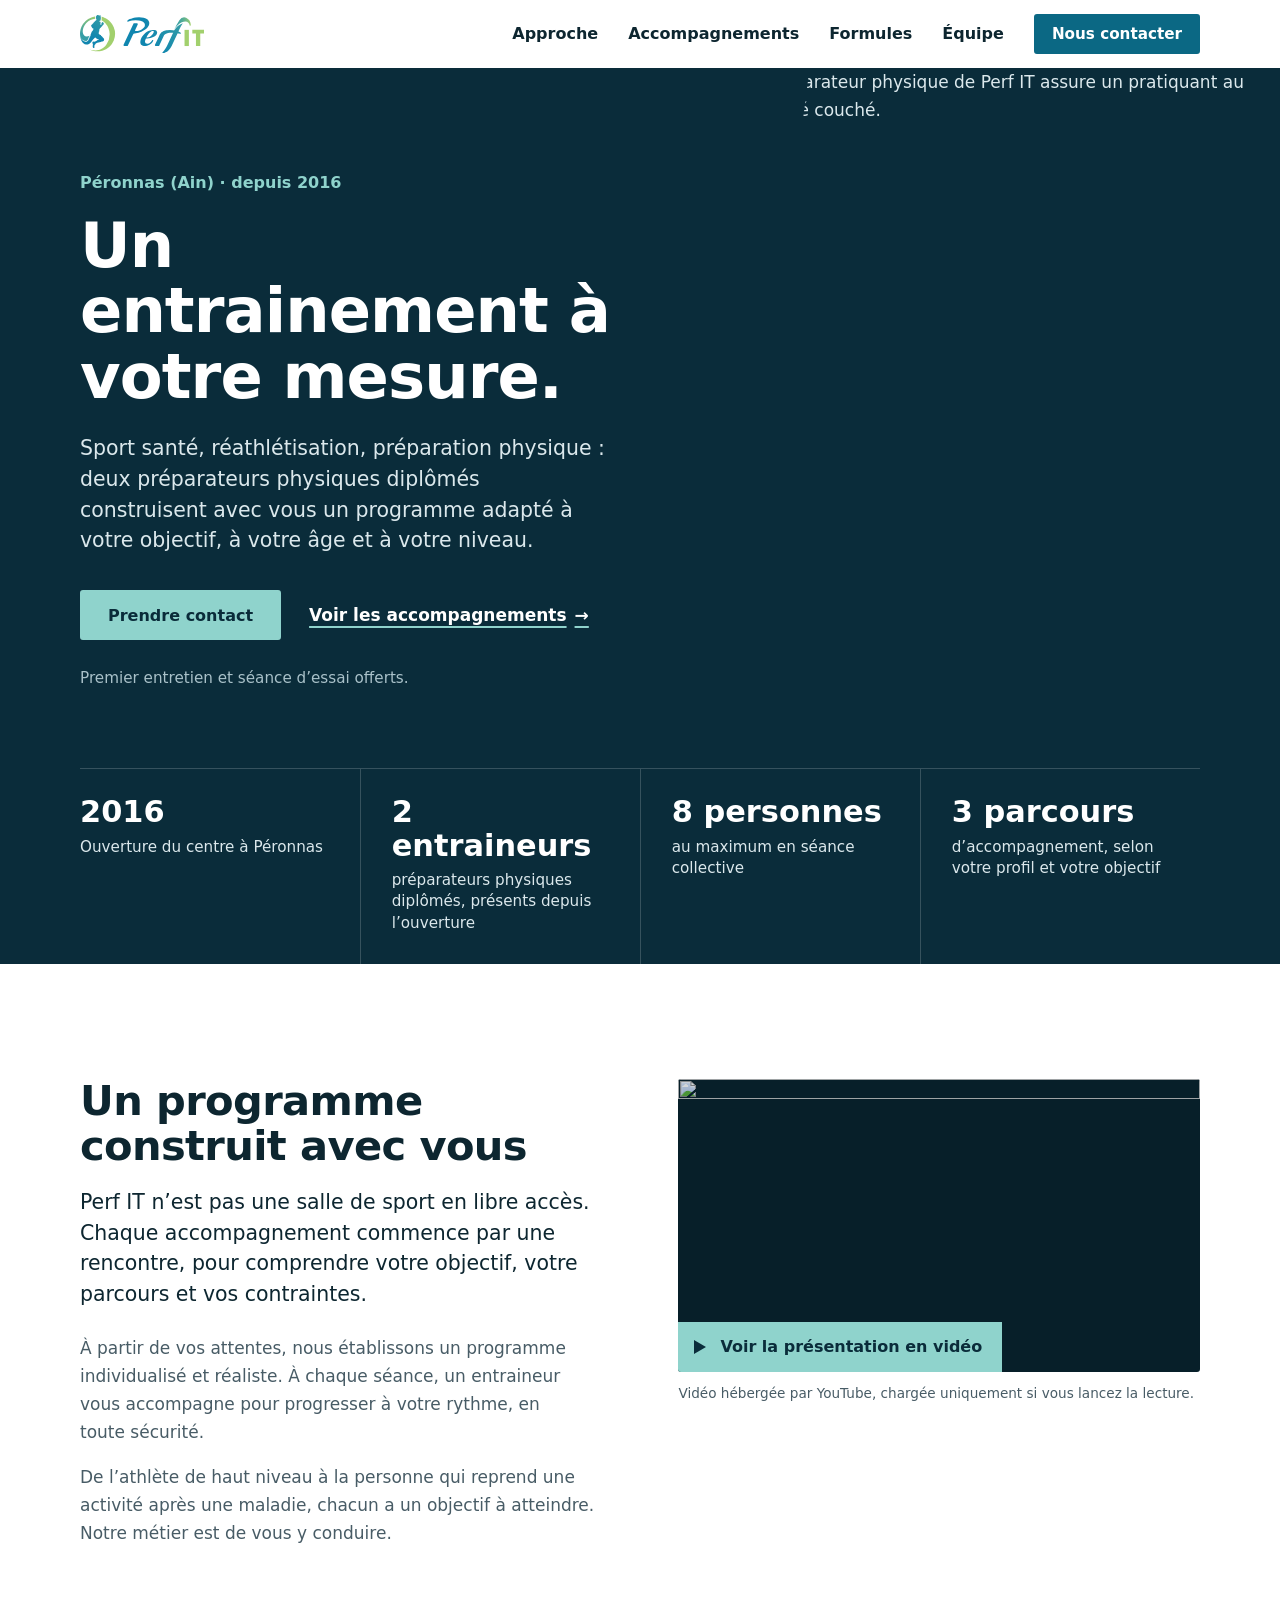
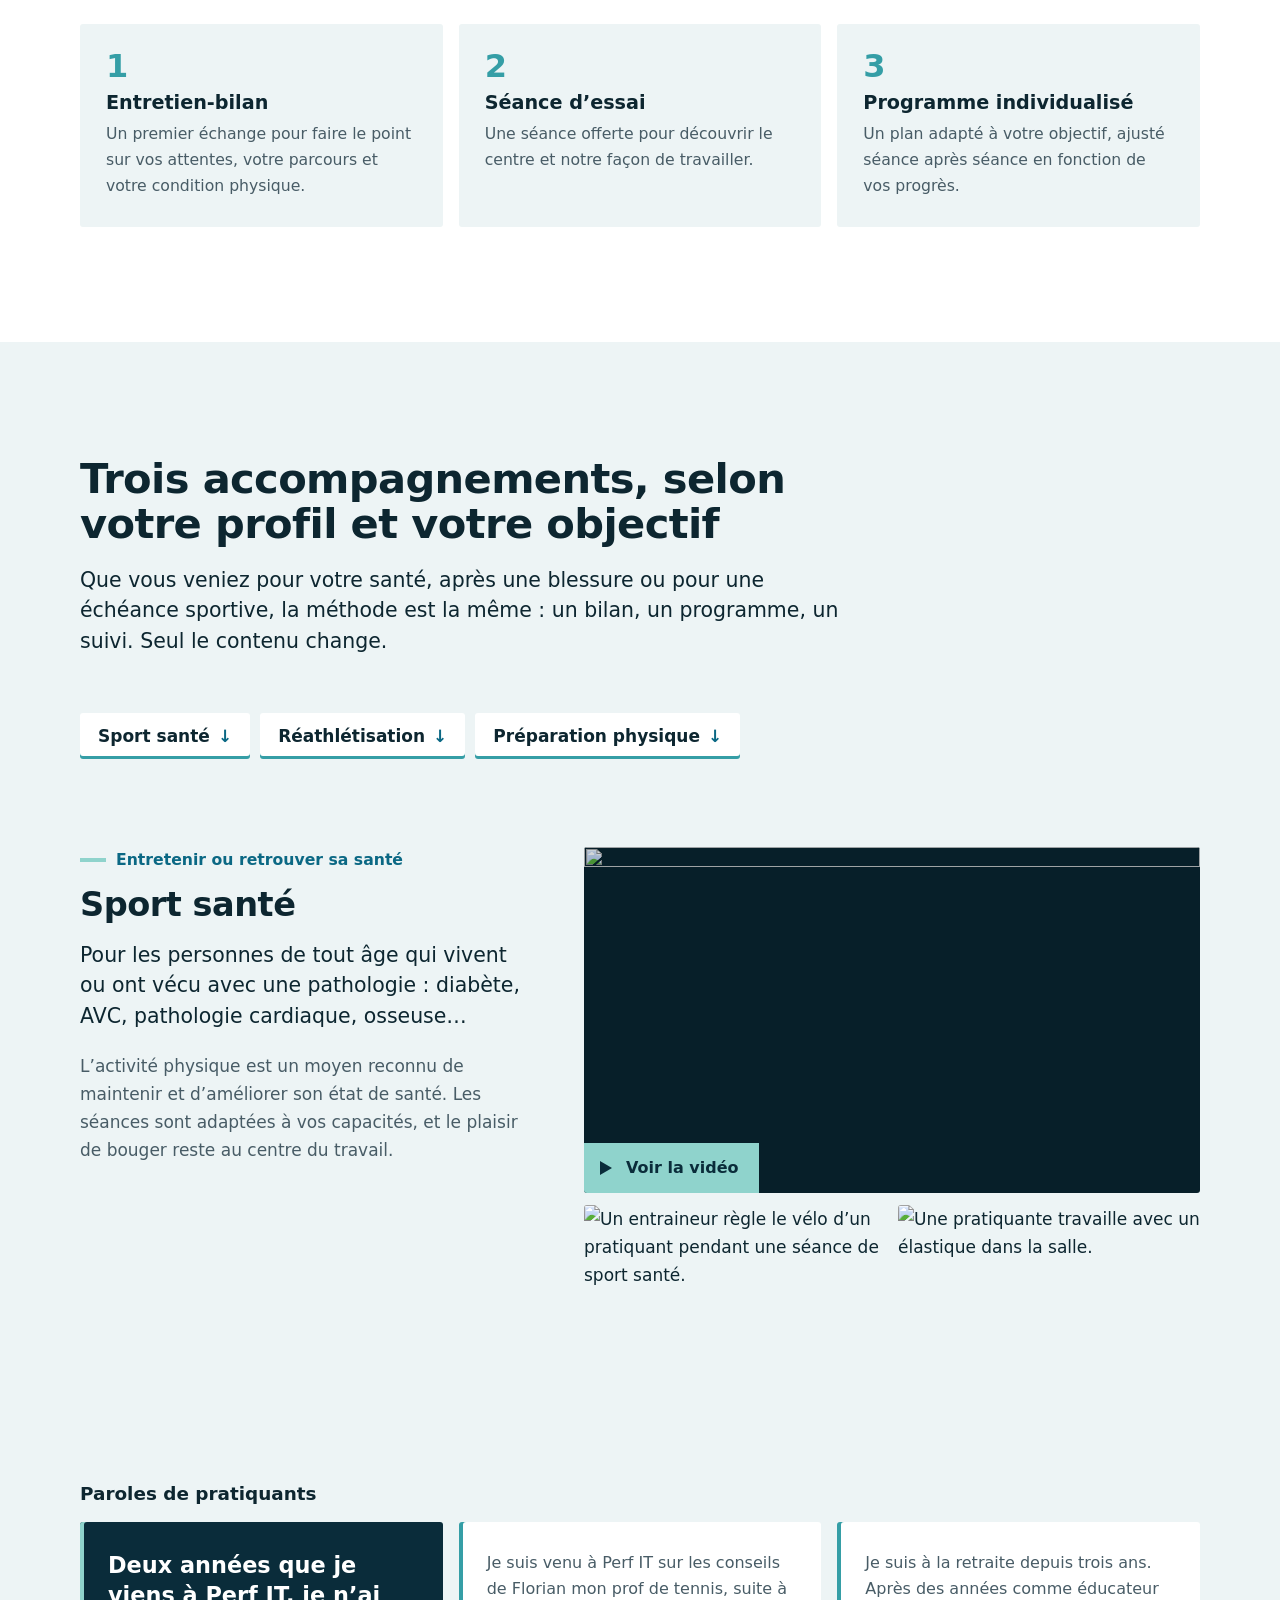
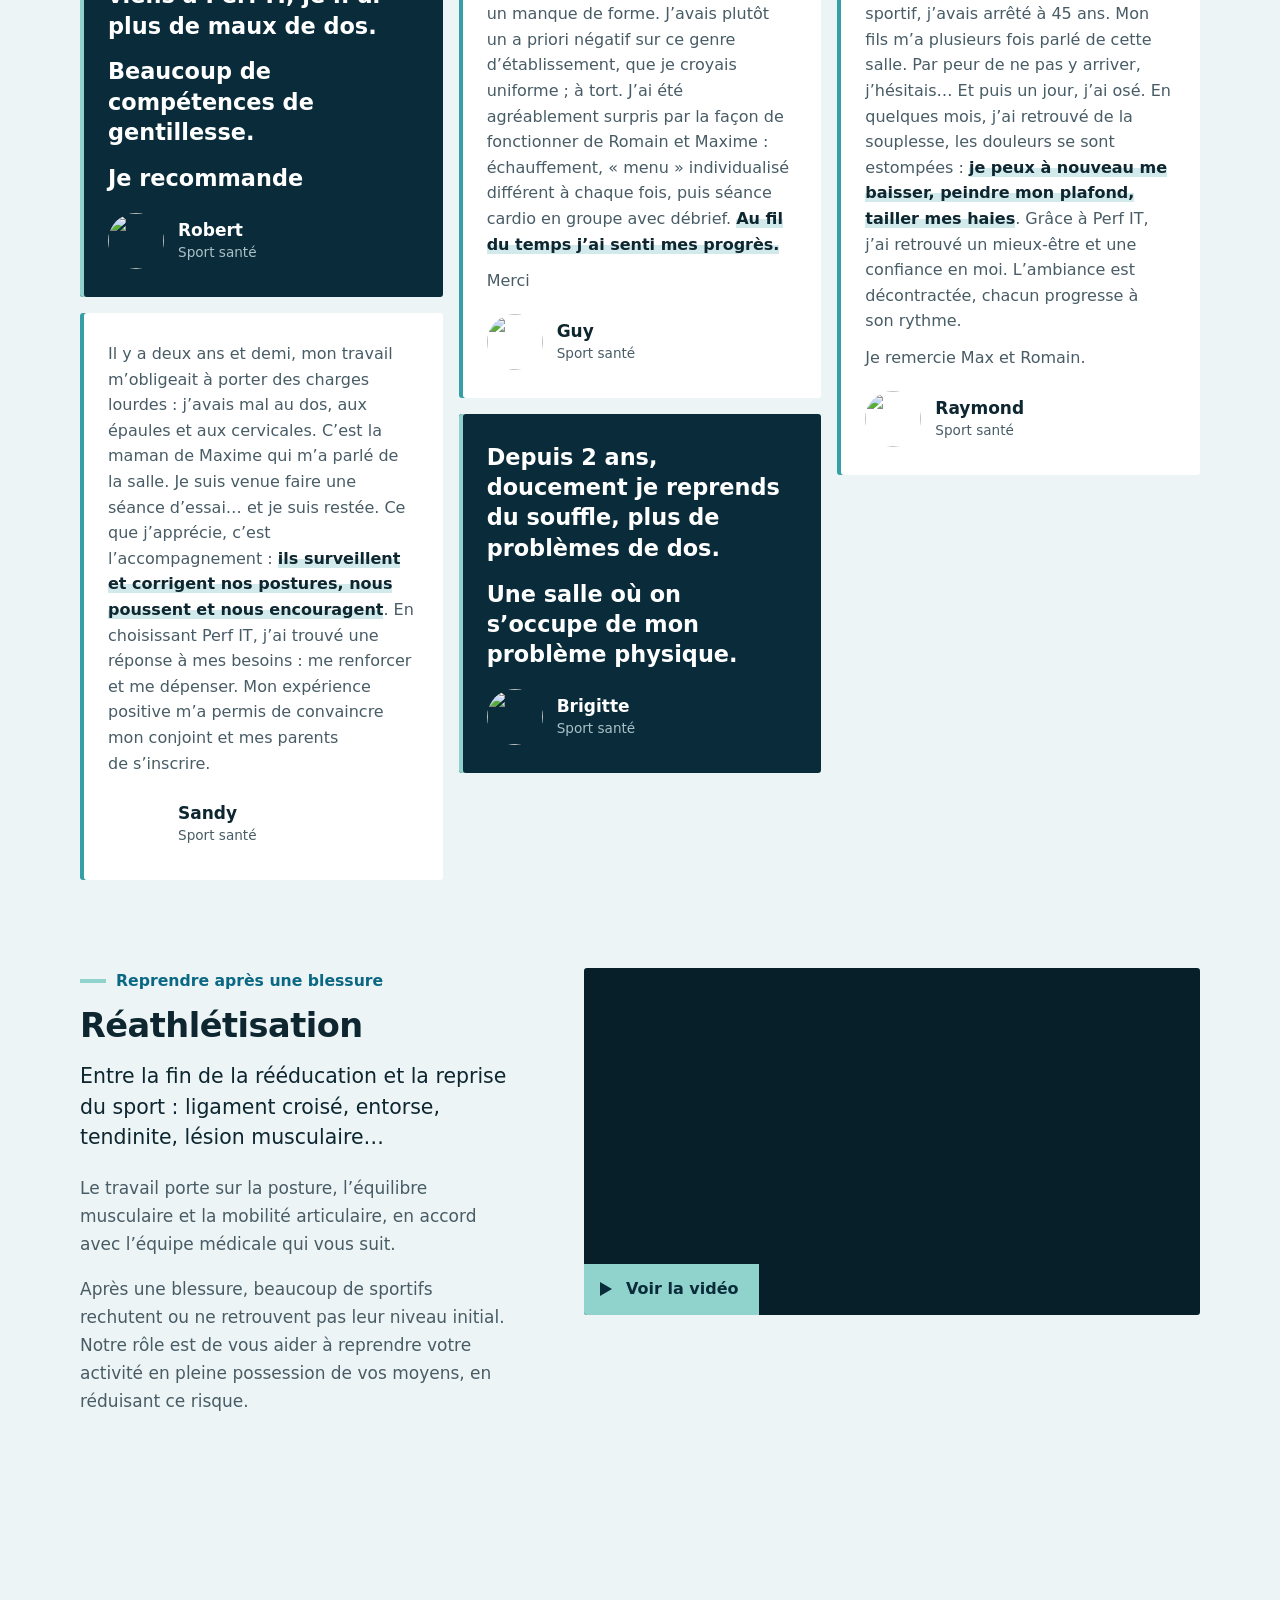
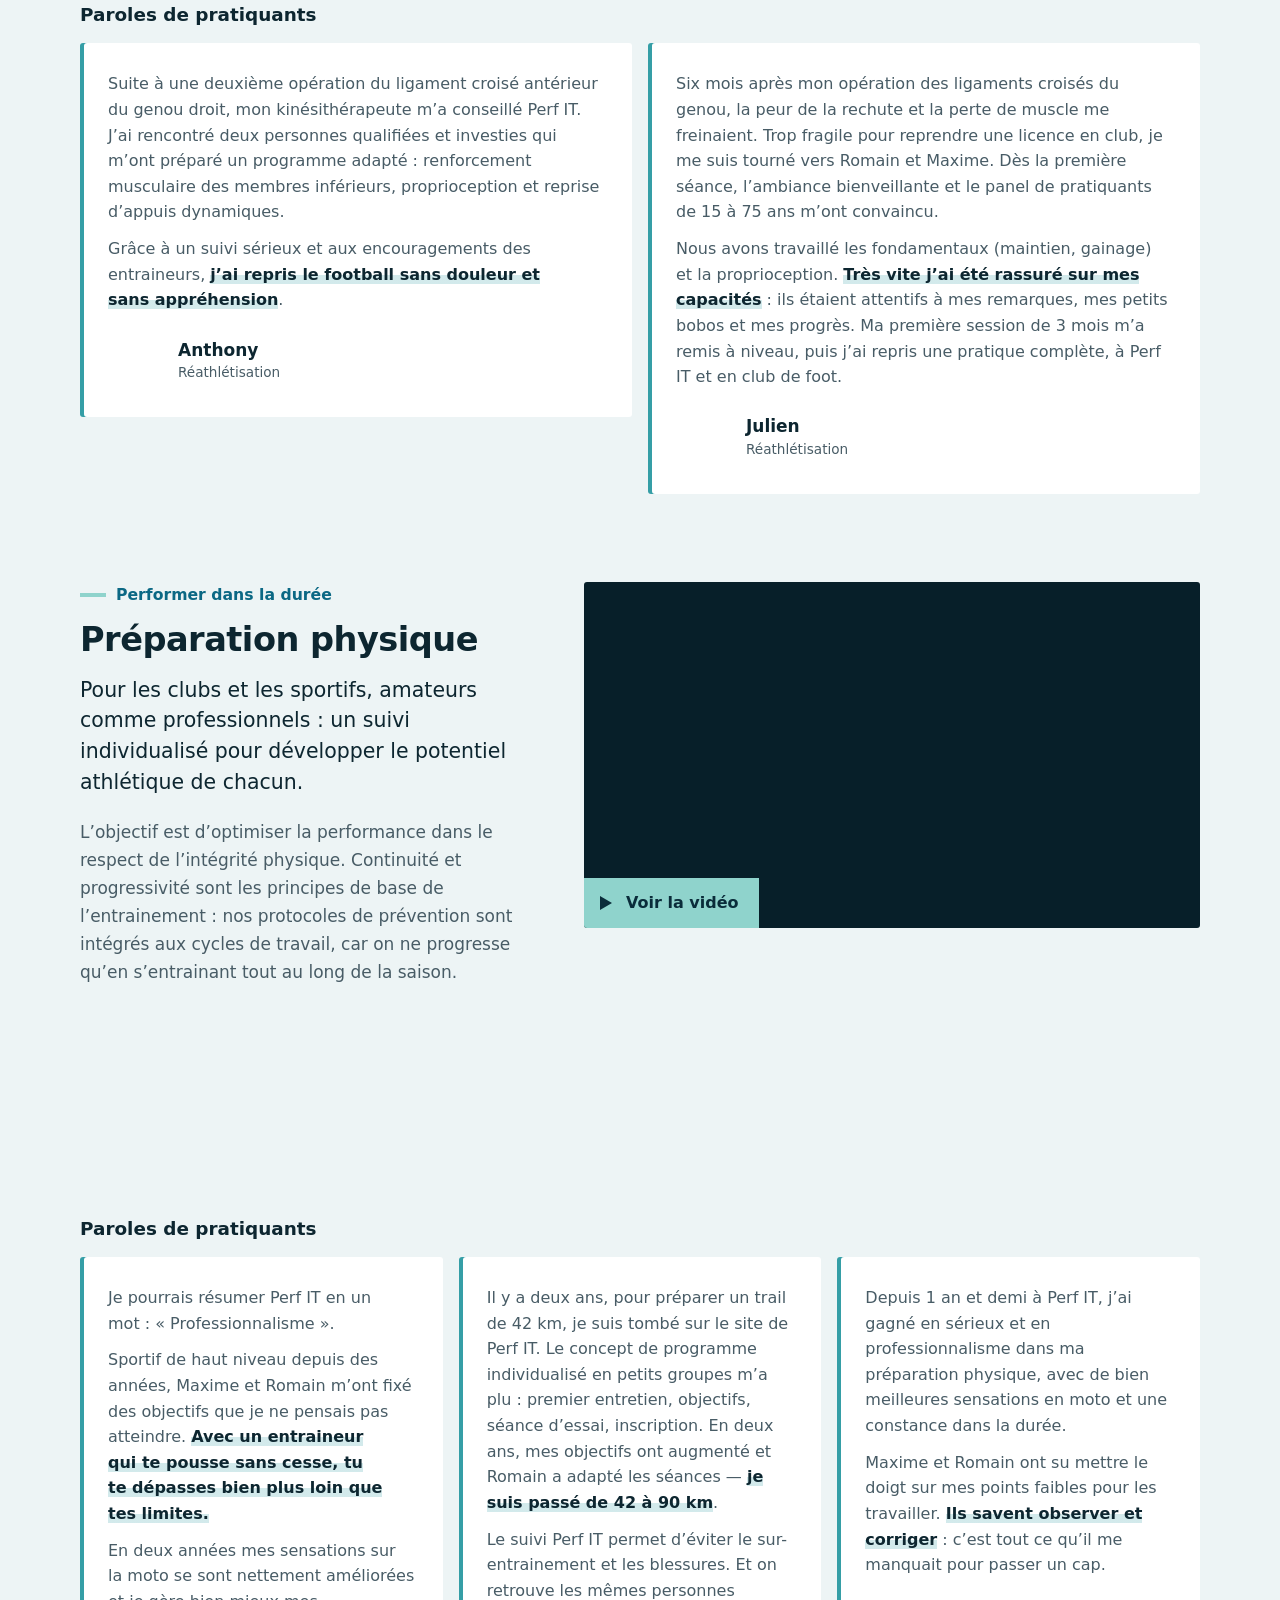
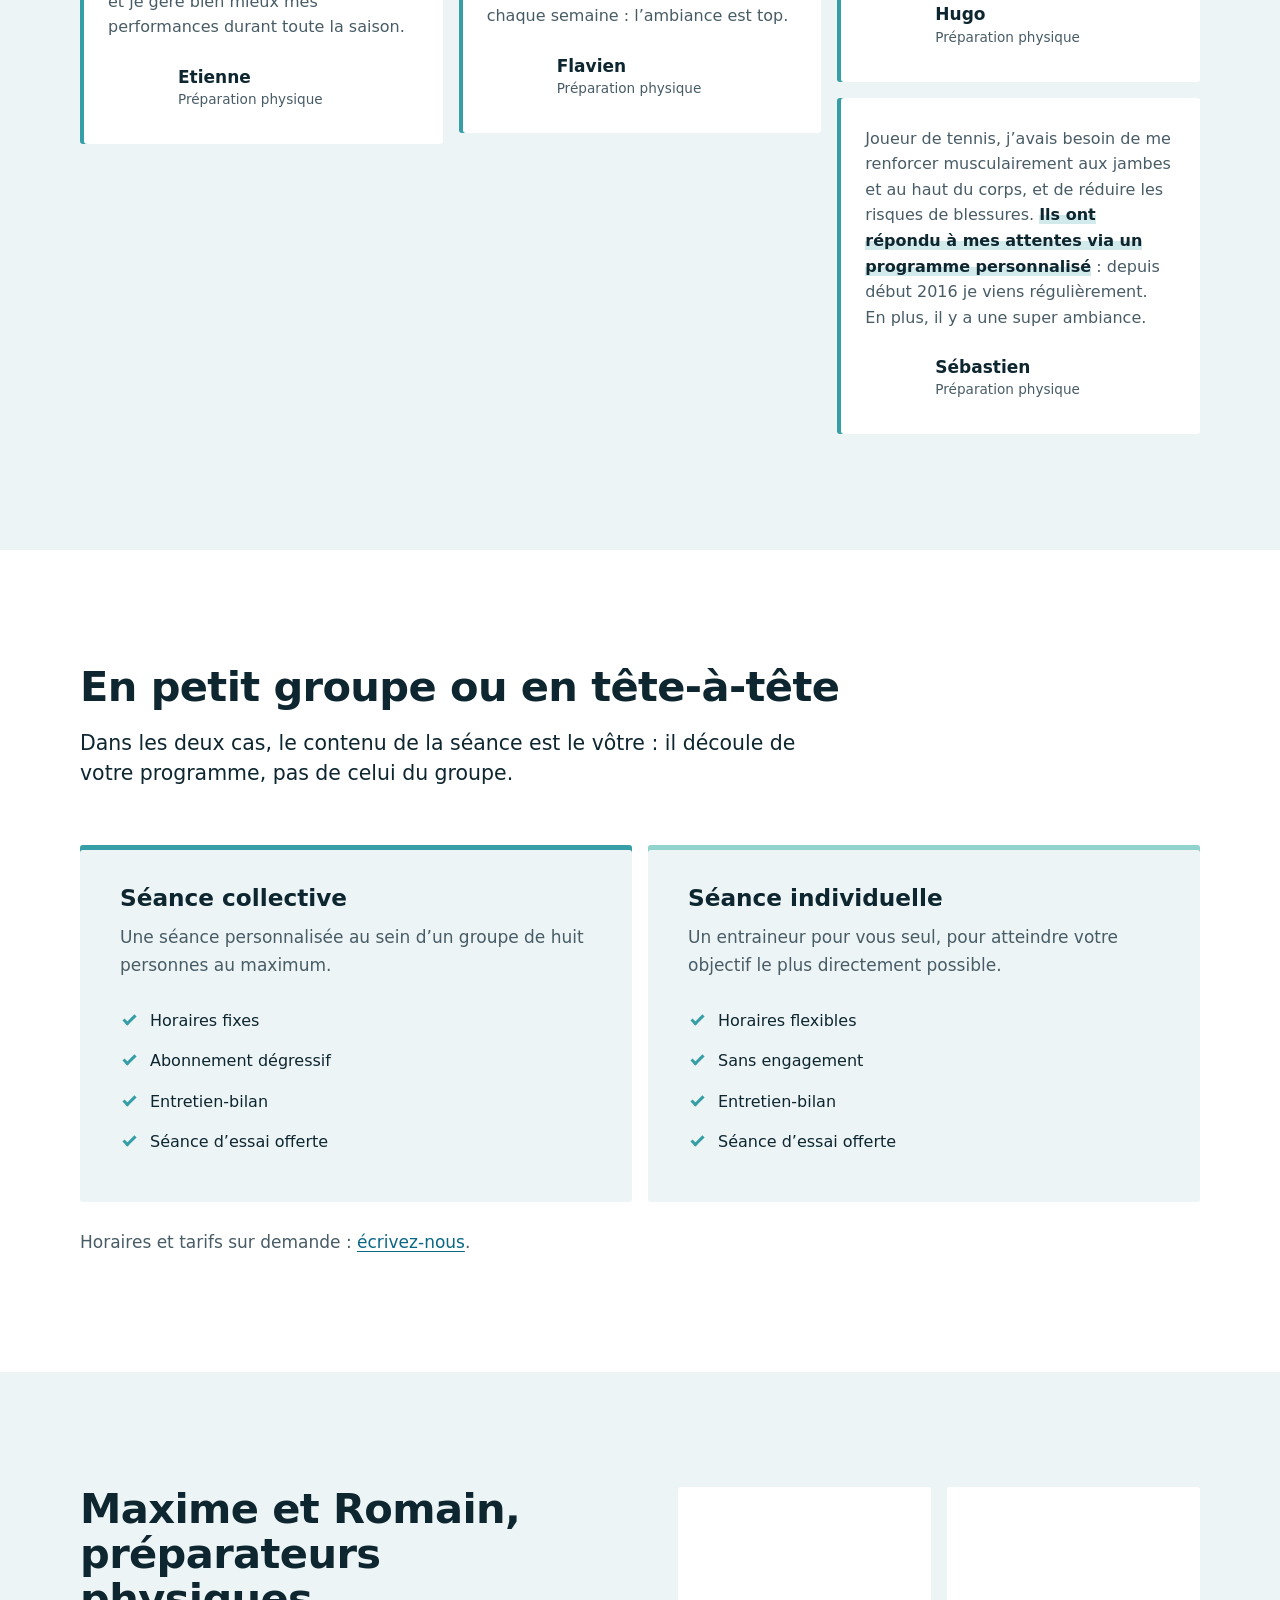
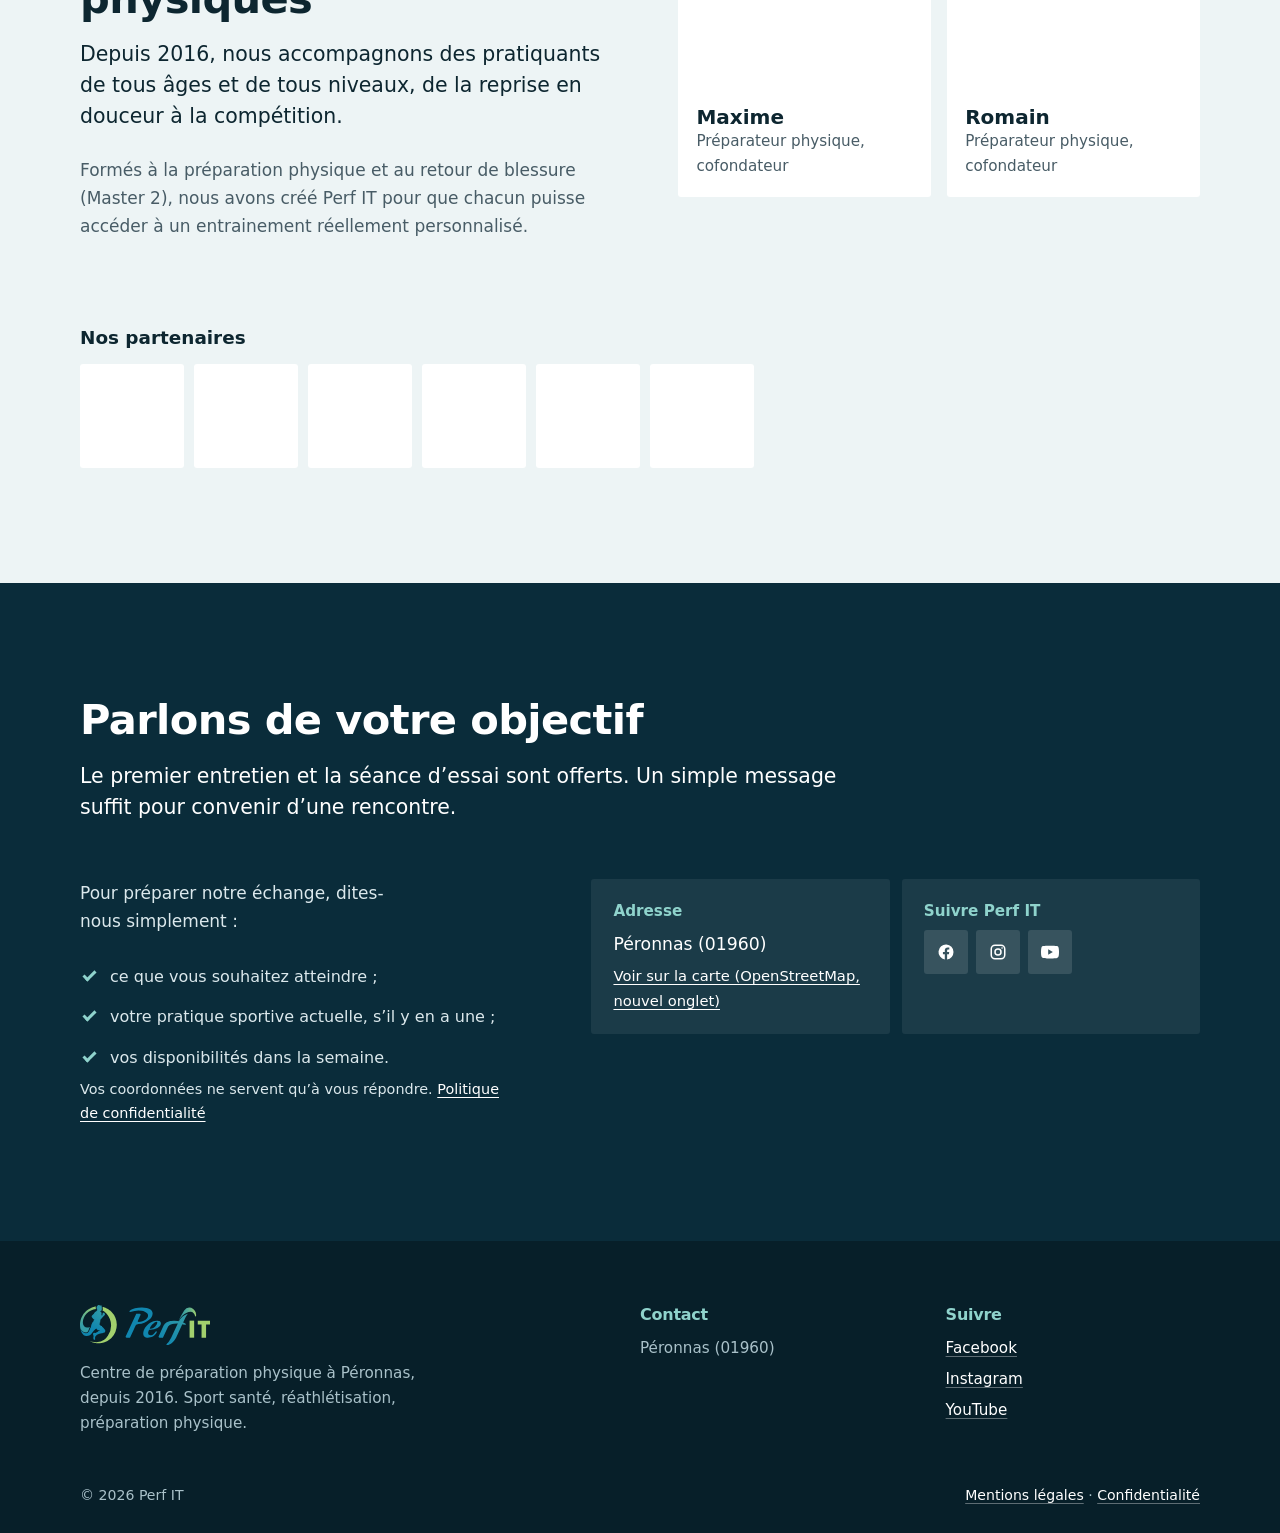
==== commit 1df2e7d7: "design : titres en bas de casse et plus petits, turquoise clair à la place du vert - titres, menu, b" ====
--- a/index.html
+++ b/index.html
@@ -75,7 +75,7 @@
   <div class="container hero-grid">
     <div class="hero-text">
       <p class="kicker">Péronnas (Ain) · depuis 2016</p>
-      <h1>Un entrainement à votre mesure</h1>
+      <h1>Un entrainement à votre mesure.</h1>
       <p class="lead">Sport santé, réathlétisation, préparation physique&nbsp;: deux préparateurs physiques diplômés construisent avec vous un programme adapté à votre objectif, à votre âge et à votre niveau.</p>
       <div class="hero-actions">
         <a class="btn accent" href="#contact">Prendre contact</a>
--- a/assets/css/style.css
+++ b/assets/css/style.css
@@ -1,6 +1,5 @@
 /* Perf IT — feuille de style unique.
-   Identité : couleurs du logo (bleu, turquoise, vert), titres condensés en capitales,
-   aplats francs plutôt que filets. Aucun style en ligne dans le HTML (CSP `style-src 'self'`). */
+   Identité : bleu et turquoise du logo, aplats francs, titres sobres en bas de casse. Aucun style en ligne dans le HTML (CSP `style-src 'self'`). */
 
 @font-face {
   font-family: "Archivo";
@@ -16,7 +15,7 @@
   /* couleurs du logo */
   --brand-blue: #1086af;
   --brand-teal: #359ea6;
-  --brand-green: #a2d06d;
+  --pop: #8fd3cc;
   --deep: #0a2c3a;
   --deeper: #071f29;
 
@@ -30,7 +29,7 @@
   --btn-bg: #0b6884;
   --btn-ink: #ffffff;
   --btn-hover: #084f66;
-  --mark: rgba(162, 208, 109, 0.5);
+  --mark: rgba(53, 158, 166, 0.22);
   --header-bg: rgba(255, 255, 255, 0.94);
   --radius: 3px;
   --maxw: 1200px;
@@ -49,10 +48,10 @@
     --muted: #a5b9c0;
     --line: #21404c;
     --accent: #6ccbd6;
-    --btn-bg: #a2d06d;
+    --btn-bg: #8fd3cc;
     --btn-ink: #0a2c3a;
-    --btn-hover: #b9e08c;
-    --mark: rgba(162, 208, 109, 0.3);
+    --btn-hover: #b4e3de;
+    --mark: rgba(143, 211, 204, 0.25);
     --header-bg: rgba(8, 24, 31, 0.92);
     --deeper: #051319;
   }
@@ -82,18 +81,12 @@
 a:hover { text-decoration-thickness: 2px; }
 
 h1, h2, h3, h4 { margin: 0; font-weight: 700; line-height: 1.1; text-wrap: balance; }
-/* Titres principaux : Archivo condensé, en capitales */
-h1, h2 {
-  font-stretch: 68%;
-  font-weight: 800;
-  text-transform: uppercase;
-  line-height: 0.98;
-}
+h1, h2 { font-stretch: 92%; letter-spacing: -0.015em; line-height: 1.08; }
 p { margin: 0 0 1em; text-wrap: pretty; }
 p:last-child { margin-bottom: 0; }
 
-::selection { background: var(--brand-green); color: #0a2c3a; }
-:focus-visible { outline: 3px solid var(--brand-green); outline-offset: 2px; }
+::selection { background: var(--pop); color: #0a2c3a; }
+:focus-visible { outline: 3px solid var(--pop); outline-offset: 2px; }
 [hidden] { display: none !important; }
 
 .container { max-width: var(--maxw); margin: 0 auto; padding: 0 var(--gutter); }
@@ -104,7 +97,7 @@
   top: -80px;
   z-index: 200;
   padding: 10px 16px;
-  background: var(--brand-green);
+  background: var(--pop);
   color: #0a2c3a;
   font-weight: 700;
   text-decoration: none;
@@ -144,15 +137,15 @@
   display: inline-block;
   padding: 10px 0;
   color: var(--ink);
-  font-stretch: 80%;
+ 
   font-size: 1rem;
   font-weight: 700;
-  text-transform: uppercase;
+ 
   text-decoration: none;
   box-shadow: inset 0 -3px 0 transparent;
 }
 .main-nav a:not(.btn):hover { box-shadow: inset 0 -3px 0 var(--line); }
-.main-nav a[aria-current="true"] { box-shadow: inset 0 -3px 0 var(--brand-green); }
+.main-nav a[aria-current="true"] { box-shadow: inset 0 -3px 0 var(--pop); }
 
 .nav-burger {
   display: none;
@@ -196,11 +189,11 @@
   background: var(--btn-bg);
   color: var(--btn-ink);
   font: inherit;
-  font-stretch: 80%;
-  font-size: 1.05rem;
-  font-weight: 700;
+ 
+  font-size: 1rem;
+  font-weight: 600;
   line-height: 1.2;
-  text-transform: uppercase;
+ 
   text-decoration: none;
   cursor: pointer;
   transition: background-color 0.15s ease, border-color 0.15s ease, color 0.15s ease;
@@ -208,19 +201,19 @@
 .btn:hover { background: var(--btn-hover); border-color: var(--btn-hover); }
 .btn.small { min-height: 40px; padding: 6px 16px; font-size: 0.95rem; }
 /* bouton vert du logo, réservé aux fonds sombres */
-.btn.accent { background: var(--brand-green); border-color: var(--brand-green); color: #0a2c3a; }
-.btn.accent:hover { background: #b9e08c; border-color: #b9e08c; }
+.btn.accent { background: var(--pop); border-color: var(--pop); color: #0a2c3a; }
+.btn.accent:hover { background: #b4e3de; border-color: #b4e3de; }
 .btn.ghost { background: transparent; color: inherit; border-color: currentColor; }
-.btn.ghost:hover { background: transparent; border-color: var(--brand-green); color: var(--brand-green); }
-
-.link-arrow { display: inline-flex; align-items: center; gap: 8px; font-weight: 700; color: inherit; text-decoration: underline; text-decoration-color: var(--brand-green); text-decoration-thickness: 2px; text-underline-offset: 0.3em; }
+.btn.ghost:hover { background: transparent; border-color: var(--pop); color: var(--pop); }
+
+.link-arrow { display: inline-flex; align-items: center; gap: 8px; font-weight: 700; color: inherit; text-decoration: underline; text-decoration-color: var(--pop); text-decoration-thickness: 2px; text-underline-offset: 0.3em; }
 .link-arrow::after { content: "→"; transition: transform 0.15s ease; }
 .link-arrow:hover::after { transform: translateX(3px); }
 
 /* ---------- Éléments de texte communs ---------- */
 
 .tag { display: flex; align-items: center; gap: 10px; margin: 0 0 14px; font-size: 0.98rem; font-weight: 600; color: var(--accent); }
-.tag::before { content: ""; flex: none; width: 26px; height: 4px; background: var(--brand-green); }
+.tag::before { content: ""; flex: none; width: 26px; height: 4px; background: var(--pop); }
 .lead { font-size: clamp(1.125rem, 1.6vw, 1.28rem); line-height: 1.5; color: var(--ink); }
 .muted { color: var(--muted); }
 .small { font-size: 0.9rem; }
@@ -231,7 +224,7 @@
 .section.dark h2, .section.dark .lead { color: #fff; }
 .section.dark a:not(.btn) { color: #fff; }
 .section-head { max-width: 48rem; margin-bottom: clamp(32px, 5vw, 56px); }
-.section-head h2 { font-size: clamp(2.3rem, 5.4vw, 4rem); margin-bottom: 20px; }
+.section-head h2 { font-size: clamp(1.8rem, 3.4vw, 2.6rem); margin-bottom: 18px; }
 :where(.section-head) p { color: var(--muted); }
 .section.dark :where(.section-head, .prose) p { color: #dbe8ec; }
 .prose .section-head { margin-bottom: 24px; }
@@ -241,8 +234,8 @@
 .hero { background: var(--deep); color: #dbe8ec; overflow: hidden; }
 .hero-grid { display: grid; grid-template-columns: minmax(0, 6fr) minmax(0, 5fr); gap: clamp(28px, 5vw, 72px); align-items: stretch; }
 .hero-text { padding: clamp(48px, 8vw, 104px) 0 clamp(40px, 6vw, 80px); }
-.kicker { margin: 0 0 18px; font-stretch: 80%; font-size: 1.05rem; font-weight: 700; text-transform: uppercase; color: var(--brand-green); }
-.hero h1 { font-size: clamp(3rem, 8.2vw, 6.4rem); line-height: 0.92; color: #fff; margin-bottom: 28px; }
+.kicker { margin: 0 0 16px; font-size: 1rem; font-weight: 600; color: var(--pop); }
+.hero h1 { font-size: clamp(2.4rem, 5vw, 3.9rem); line-height: 1.05; color: #fff; margin-bottom: 24px; }
 .hero .lead { max-width: 33rem; color: #dbe8ec; margin-bottom: 34px; }
 .hero-actions { display: flex; align-items: center; flex-wrap: wrap; gap: 16px 28px; }
 .hero .link-arrow { color: #fff; }
@@ -255,7 +248,7 @@
 .facts { margin: 0; display: grid; grid-template-columns: repeat(4, minmax(0, 1fr)); border-top: 1px solid rgba(255, 255, 255, 0.18); }
 .facts > div { padding: 26px clamp(14px, 2.4vw, 32px) 30px; border-left: 1px solid rgba(255, 255, 255, 0.18); }
 .facts > div:first-child { border-left: 0; padding-left: 0; }
-.facts dt { font-stretch: 68%; font-size: clamp(1.9rem, 3.6vw, 2.9rem); font-weight: 800; line-height: 1; text-transform: uppercase; color: var(--brand-green); }
+.facts dt { font-stretch: 92%; font-size: clamp(1.4rem, 2.4vw, 1.9rem); font-weight: 700; line-height: 1.1; color: #fff; }
 .facts dd { margin: 8px 0 0; font-size: 0.95rem; line-height: 1.4; color: #dbe8ec; }
 
 /* ---------- Approche ---------- */
@@ -265,7 +258,7 @@
 
 .steps { list-style: none; counter-reset: step; margin: clamp(44px, 6vw, 80px) 0 0; padding: 0; display: grid; grid-template-columns: repeat(3, minmax(0, 1fr)); gap: 16px; }
 .steps li { counter-increment: step; position: relative; padding: 26px 26px 28px; background: var(--bg-alt); border-radius: var(--radius); }
-.steps li::before { content: counter(step); display: block; margin-bottom: 10px; font-stretch: 68%; font-size: 3.4rem; font-weight: 800; line-height: 0.9; color: var(--brand-teal); }
+.steps li::before { content: counter(step); display: block; margin-bottom: 10px; font-size: 2rem; font-weight: 700; line-height: 1; color: var(--brand-teal); }
 .steps h3 { font-size: 1.2rem; margin-bottom: 8px; }
 .steps p { color: var(--muted); font-size: 0.98rem; }
 
@@ -275,7 +268,7 @@
 .video-poster { position: relative; display: block; width: 100%; padding: 0; border: 0; border-radius: var(--radius); overflow: hidden; background: var(--deeper); color: #fff; font: inherit; cursor: pointer; }
 .video-poster img { width: 100%; aspect-ratio: 16 / 9; object-fit: cover; transition: transform 0.4s ease, opacity 0.2s ease; opacity: 0.82; }
 .video-poster:hover img, .video-poster:focus-visible img { transform: scale(1.02); opacity: 0.65; }
-.video-poster .play { position: absolute; left: 0; bottom: 0; display: inline-flex; align-items: center; gap: 12px; padding: 12px 20px 12px 14px; background: var(--brand-green); color: #0a2c3a; font-stretch: 80%; font-size: 1rem; font-weight: 700; text-transform: uppercase; }
+.video-poster .play { position: absolute; left: 0; bottom: 0; display: inline-flex; align-items: center; gap: 12px; padding: 12px 20px 12px 14px; background: var(--pop); color: #0a2c3a; font-size: 1rem; font-weight: 700; }
 .video-poster .play svg { width: 16px; height: 16px; fill: currentColor; }
 .video figcaption { margin-top: 10px; font-size: 0.85rem; color: var(--muted); }
 
@@ -283,31 +276,31 @@
 .video-dialog::backdrop { background: rgba(5, 19, 25, 0.9); }
 .video-frame { position: relative; aspect-ratio: 16 / 9; }
 .video-frame iframe { position: absolute; inset: 0; width: 100%; height: 100%; border: 0; }
-.dialog-close { position: absolute; top: -52px; right: 0; width: 44px; height: 44px; border: 0; border-radius: var(--radius); background: var(--brand-green); color: #0a2c3a; font-size: 26px; line-height: 1; cursor: pointer; }
-.dialog-close:hover { background: #b9e08c; }
+.dialog-close { position: absolute; top: -52px; right: 0; width: 44px; height: 44px; border: 0; border-radius: var(--radius); background: var(--pop); color: #0a2c3a; font-size: 26px; line-height: 1; cursor: pointer; }
+.dialog-close:hover { background: #b4e3de; }
 
 /* ---------- Accompagnements ---------- */
 
 .jump { list-style: none; margin: 0; padding: 0; display: flex; flex-wrap: wrap; gap: 10px; }
-.jump a { display: inline-flex; align-items: center; gap: 8px; min-height: 46px; padding: 8px 18px; background: var(--surface); border-radius: var(--radius); box-shadow: inset 0 -3px 0 var(--brand-teal); color: var(--ink); font-stretch: 80%; font-weight: 700; text-transform: uppercase; text-decoration: none; }
+.jump a { display: inline-flex; align-items: center; gap: 8px; min-height: 46px; padding: 8px 18px; background: var(--surface); border-radius: var(--radius); box-shadow: inset 0 -3px 0 var(--brand-teal); color: var(--ink); font-weight: 700; text-decoration: none; }
 .jump a::after { content: "↓"; color: var(--accent); }
-.jump a:hover { box-shadow: inset 0 -3px 0 var(--brand-green); }
+.jump a:hover { box-shadow: inset 0 -3px 0 var(--pop); }
 
 .activity { margin-top: clamp(48px, 7vw, 88px); }
 .activity-head { display: grid; grid-template-columns: minmax(0, 5fr) minmax(0, 7fr); gap: clamp(28px, 5vw, 72px); align-items: start; }
-.activity-text h3 { font-stretch: 68%; font-size: clamp(2rem, 4vw, 3rem); font-weight: 800; line-height: 1; text-transform: uppercase; margin-bottom: 18px; }
+.activity-text h3 { font-stretch: 92%; font-size: clamp(1.6rem, 2.8vw, 2.1rem); letter-spacing: -0.015em; margin-bottom: 16px; }
 :where(.activity-text) p { color: var(--muted); }
 .activity-media { display: grid; gap: 12px; }
 .pair { display: grid; grid-template-columns: 1fr 1fr; gap: 12px; }
 .pair img { width: 100%; aspect-ratio: 4 / 3; object-fit: cover; border-radius: var(--radius); }
 
-.quotes-title { margin: clamp(32px, 5vw, 52px) 0 18px; font-stretch: 80%; font-size: 1.15rem; font-weight: 700; text-transform: uppercase; color: var(--ink); }
+.quotes-title { margin: clamp(32px, 5vw, 52px) 0 18px; font-size: 1.15rem; font-weight: 700; color: var(--ink); }
 .quotes { columns: 3 300px; column-gap: 16px; }
 .quotes.two { columns: 2 300px; }
 .quote { break-inside: avoid; margin: 0 0 16px; padding: clamp(22px, 3vw, 28px); background: var(--surface); border-radius: var(--radius); box-shadow: inset 4px 0 0 var(--brand-teal); }
 .quote blockquote { margin: 0; font-size: 1rem; line-height: 1.6; color: var(--muted); }
 .quote blockquote p { margin-bottom: 0.7em; }
-.quote.short { background: var(--deep); box-shadow: inset 4px 0 0 var(--brand-green); }
+.quote.short { background: var(--deep); box-shadow: inset 4px 0 0 var(--pop); }
 .quote.short blockquote { font-size: clamp(1.2rem, 1.8vw, 1.4rem); font-weight: 600; line-height: 1.35; color: #fff; }
 .quote.short .who { color: #fff; }
 .quote.short small { color: #a9c1c9; }
@@ -321,13 +314,13 @@
 
 .formats { display: grid; grid-template-columns: 1fr 1fr; gap: 16px; }
 .format { background: var(--bg-alt); border-radius: var(--radius); padding: clamp(24px, 4vw, 40px); box-shadow: inset 0 5px 0 var(--brand-teal); }
-.format:nth-child(2) { box-shadow: inset 0 5px 0 var(--brand-green); }
-.format h3 { font-stretch: 68%; font-size: 2rem; font-weight: 800; text-transform: uppercase; margin-bottom: 12px; }
+.format:nth-child(2) { box-shadow: inset 0 5px 0 var(--pop); }
+.format h3 { font-size: 1.45rem; margin-bottom: 12px; }
 .format > p { color: var(--muted); }
 .checks { list-style: none; margin: 22px 0 0; padding: 0; }
 .checks li { position: relative; padding: 7px 0 7px 30px; font-size: 1rem; font-weight: 500; }
 .checks li::before { content: ""; position: absolute; left: 3px; top: 14px; width: 13px; height: 7px; border-left: 3px solid var(--brand-teal); border-bottom: 3px solid var(--brand-teal); transform: rotate(-45deg); }
-.section.dark .checks li::before { border-color: var(--brand-green); }
+.section.dark .checks li::before { border-color: var(--pop); }
 .formats-note { margin-top: 26px; color: var(--muted); }
 
 /* ---------- Équipe & partenaires ---------- */
@@ -336,11 +329,11 @@
 .coach { margin: 0; background: var(--surface); border-radius: var(--radius); overflow: hidden; }
 .coach img { width: 100%; aspect-ratio: 5 / 4; object-fit: cover; }
 .coach figcaption { padding: 16px 18px 18px; }
-.coach .name { display: block; font-stretch: 68%; font-size: 1.7rem; font-weight: 800; line-height: 1.1; text-transform: uppercase; }
+.coach .name { display: block; font-size: 1.25rem; font-weight: 700; line-height: 1.2; }
 .coach .role { display: block; color: var(--muted); font-size: 0.95rem; }
 
 .partners-block { margin-top: clamp(48px, 7vw, 88px); }
-.partners-block h3 { font-stretch: 80%; font-size: 1.15rem; font-weight: 700; text-transform: uppercase; margin-bottom: 16px; }
+.partners-block h3 { font-size: 1.15rem; font-weight: 700; margin-bottom: 16px; }
 .partners { list-style: none; margin: 0; padding: 0; display: flex; flex-wrap: wrap; gap: 10px; }
 .partners a { display: flex; align-items: center; justify-content: center; width: 104px; height: 104px; padding: 12px; background: #fff; border-radius: var(--radius); }
 .partners img { max-height: 100%; width: auto; filter: grayscale(1); opacity: 0.8; transition: filter 0.2s ease, opacity 0.2s ease; }
@@ -352,17 +345,17 @@
 .contact-cta { margin-top: 28px; }
 .contact-list { margin: 0; display: grid; grid-template-columns: 1fr 1fr; gap: 12px; }
 .contact-list > div { padding: 20px 22px; background: rgba(255, 255, 255, 0.07); border-radius: var(--radius); }
-.contact-list dt { font-stretch: 80%; font-size: 0.95rem; font-weight: 700; text-transform: uppercase; color: var(--brand-green); margin-bottom: 6px; }
+.contact-list dt { font-size: 0.95rem; font-weight: 700; color: var(--pop); margin-bottom: 6px; }
 .contact-list dd { margin: 0; font-size: 1.08rem; color: #fff; }
 .contact-list address { font-style: normal; white-space: pre-line; }
 .contact-list .row { display: flex; align-items: center; flex-wrap: wrap; gap: 10px 14px; }
 .contact-list a { overflow-wrap: anywhere; }
 .contact-list .sub { display: inline-block; margin-top: 6px; font-size: 0.92rem; }
-.copy-status { font-size: 0.9rem; color: var(--brand-green); }
+.copy-status { font-size: 0.9rem; color: var(--pop); }
 
 .socials { list-style: none; display: flex; gap: 8px; margin: 0; padding: 0; }
 .socials a { display: inline-flex; align-items: center; justify-content: center; width: 44px; height: 44px; border-radius: var(--radius); background: rgba(255, 255, 255, 0.12); color: #fff; }
-.section.dark .socials a:hover { background: var(--brand-green); color: #0a2c3a; }
+.section.dark .socials a:hover { background: var(--pop); color: #0a2c3a; }
 .socials svg { width: 18px; height: 18px; fill: currentColor; }
 .socials svg.stroke { fill: none; stroke: currentColor; stroke-width: 2; }
 .socials svg.stroke .dot { fill: currentColor; stroke: none; }
@@ -371,11 +364,11 @@
 
 .page-head { padding: clamp(40px, 7vw, 80px) 0 clamp(28px, 4vw, 48px); }
 .page-head .back { display: inline-block; margin-bottom: 20px; font-size: 0.95rem; font-weight: 600; }
-.page-head h1 { font-size: clamp(2.6rem, 6.5vw, 4.6rem); }
+.page-head h1 { font-size: clamp(2rem, 4.4vw, 3rem); }
 .page-head .updated { margin-top: 16px; color: var(--muted); font-size: 0.95rem; }
 
 .legal { max-width: 46rem; padding-bottom: clamp(72px, 10vw, 120px); }
-.legal h2 { font-size: 1.9rem; margin: 52px 0 16px; }
+.legal h2 { font-size: 1.5rem; margin: 52px 0 16px; }
 .legal h3 { font-size: 1.15rem; margin: 30px 0 10px; }
 .legal p, .legal li { color: var(--muted); }
 .legal strong { color: var(--ink); font-weight: 700; }
@@ -386,15 +379,15 @@
 .legal .identity { list-style: none; padding: 20px 24px; background: var(--bg-alt); border-radius: var(--radius); }
 .legal .identity li { margin: 0; padding: 5px 0; }
 
-.summary { margin: 0 0 8px; padding: clamp(22px, 3vw, 30px); background: var(--deep); border-radius: var(--radius); box-shadow: inset 5px 0 0 var(--brand-green); }
-.summary h2 { margin: 0 0 12px; font-size: 1.7rem; color: #fff; }
+.summary { margin: 0 0 8px; padding: clamp(22px, 3vw, 30px); background: var(--deep); border-radius: var(--radius); box-shadow: inset 5px 0 0 var(--pop); }
+.summary h2 { margin: 0 0 12px; font-size: 1.25rem; color: #fff; }
 .summary ul { margin: 0; }
 .summary li, .summary p { color: #dbe8ec; }
 .summary strong { color: #fff; }
-.summary li::marker { color: var(--brand-green); }
+.summary li::marker { color: var(--pop); }
 
 .not-found { padding: clamp(80px, 14vw, 160px) 0; max-width: 44rem; }
-.not-found h1 { font-size: clamp(2.8rem, 7vw, 5rem); margin-bottom: 20px; }
+.not-found h1 { font-size: clamp(2rem, 5vw, 3.2rem); margin-bottom: 20px; }
 .not-found p { color: var(--muted); margin-bottom: 30px; }
 .not-found .tag { color: var(--accent); margin-bottom: 14px; }
 
@@ -404,12 +397,12 @@
 .footer-inner { max-width: var(--maxw); margin: 0 auto; padding: clamp(44px, 6vw, 64px) var(--gutter) 30px; display: grid; grid-template-columns: minmax(0, 2fr) minmax(0, 1fr) minmax(0, 1fr); gap: 32px clamp(24px, 4vw, 64px); }
 .footer-brand img { height: 40px; width: auto; margin-bottom: 16px; }
 .footer-brand p { max-width: 24rem; }
-.site-footer h2 { font-stretch: 80%; font-size: 1rem; font-weight: 700; line-height: 1.2; color: var(--brand-green); margin-bottom: 12px; }
+.site-footer h2 { font-size: 1rem; font-weight: 700; line-height: 1.2; color: var(--pop); margin-bottom: 12px; }
 .site-footer address { font-style: normal; white-space: pre-line; margin-bottom: 8px; }
 .site-footer ul { list-style: none; margin: 0; padding: 0; }
 .site-footer li { margin-bottom: 6px; }
 .site-footer a { color: #fff; text-decoration-color: rgba(255, 255, 255, 0.35); overflow-wrap: anywhere; }
-.site-footer a:hover { text-decoration-color: var(--brand-green); }
+.site-footer a:hover { text-decoration-color: var(--pop); }
 .subfooter { max-width: var(--maxw); margin: 0 auto; padding: 18px var(--gutter) 26px; display: flex; flex-wrap: wrap; justify-content: space-between; gap: 8px 24px; font-size: 0.88rem; }
 .subfooter p { margin: 0; }
 
